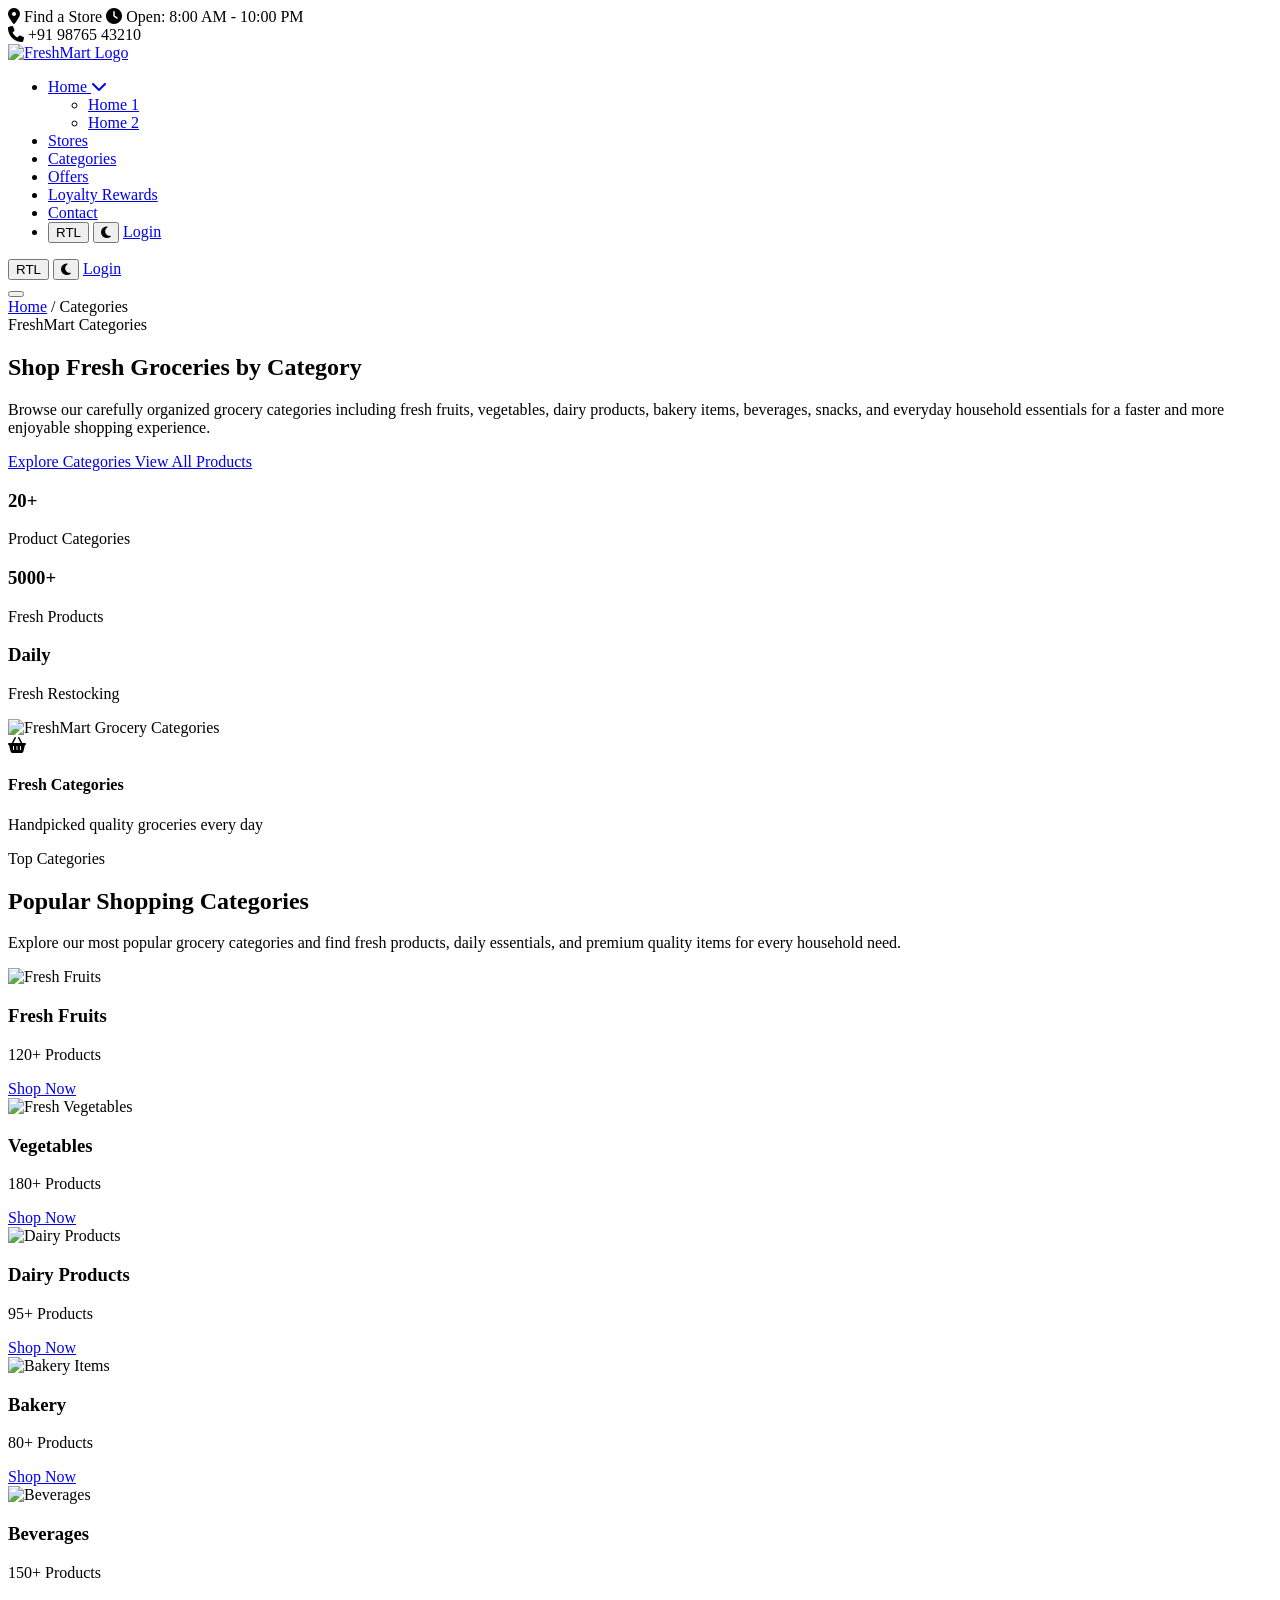
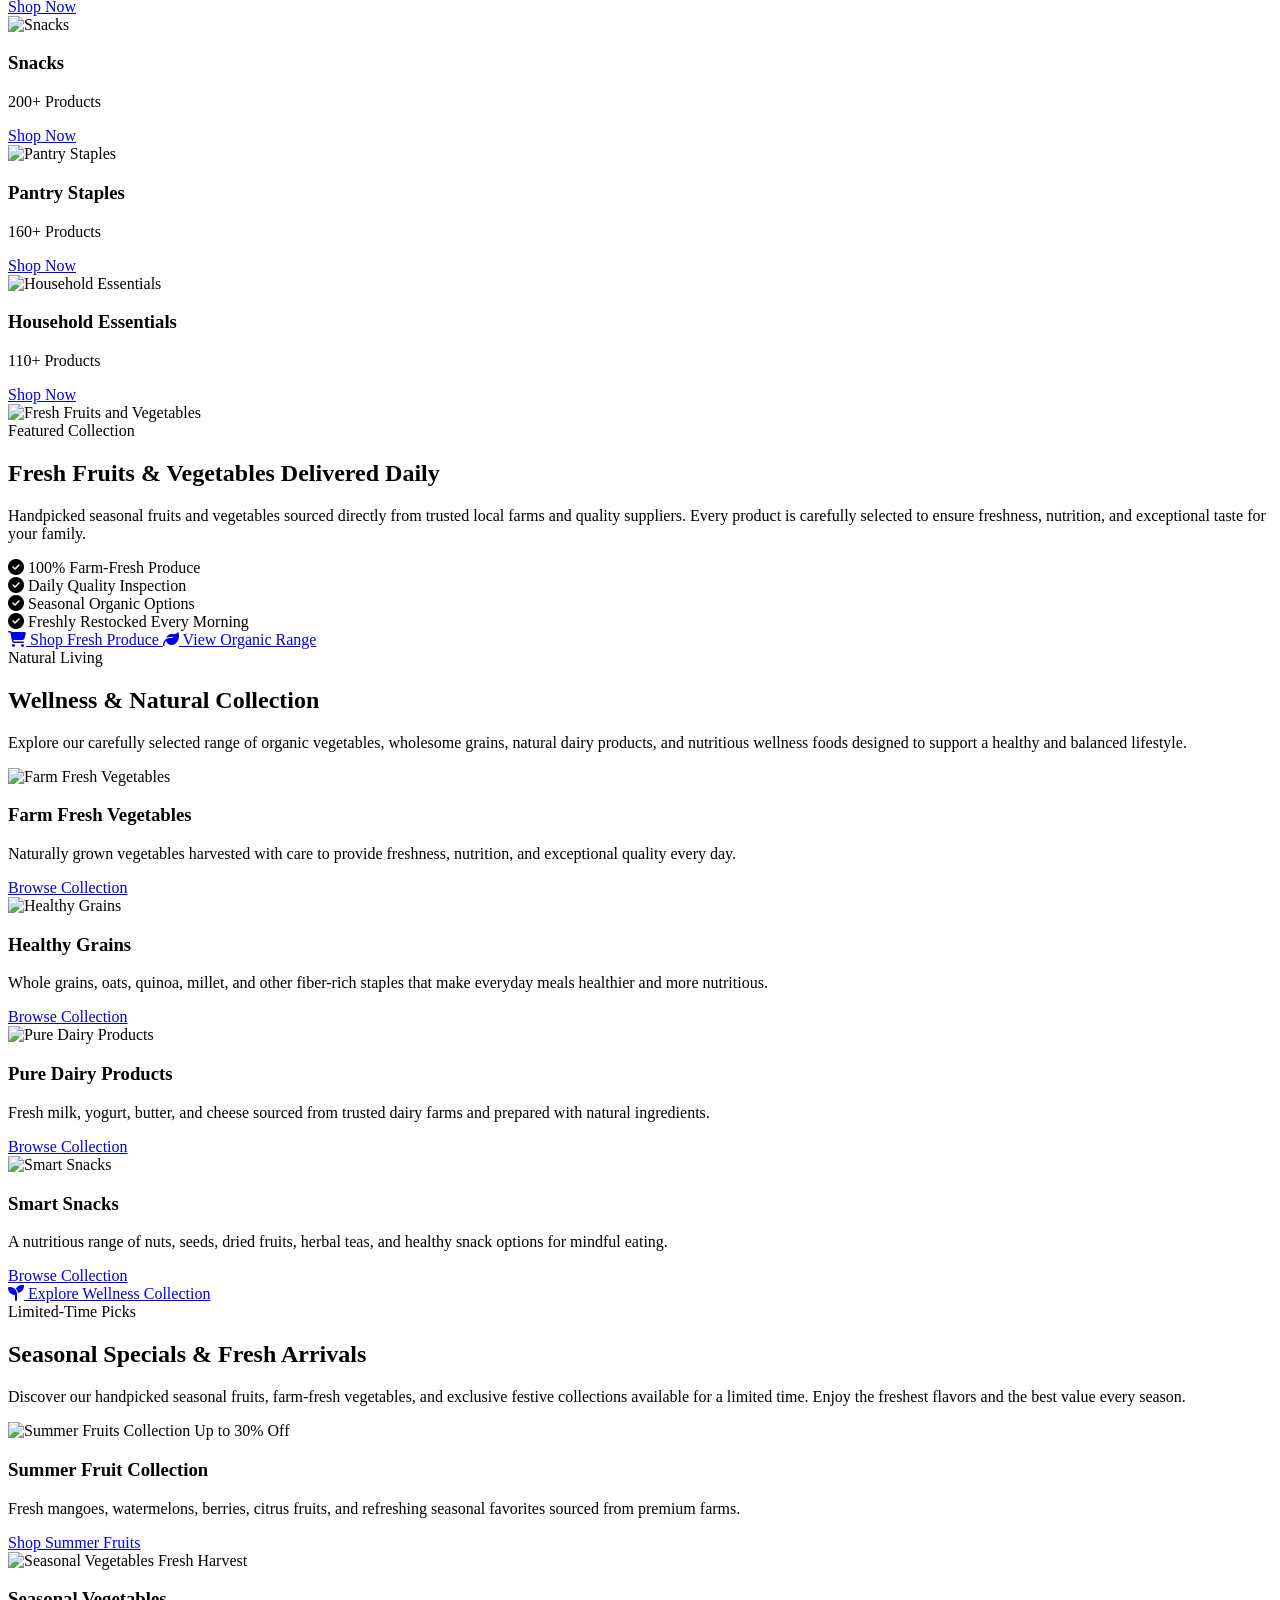
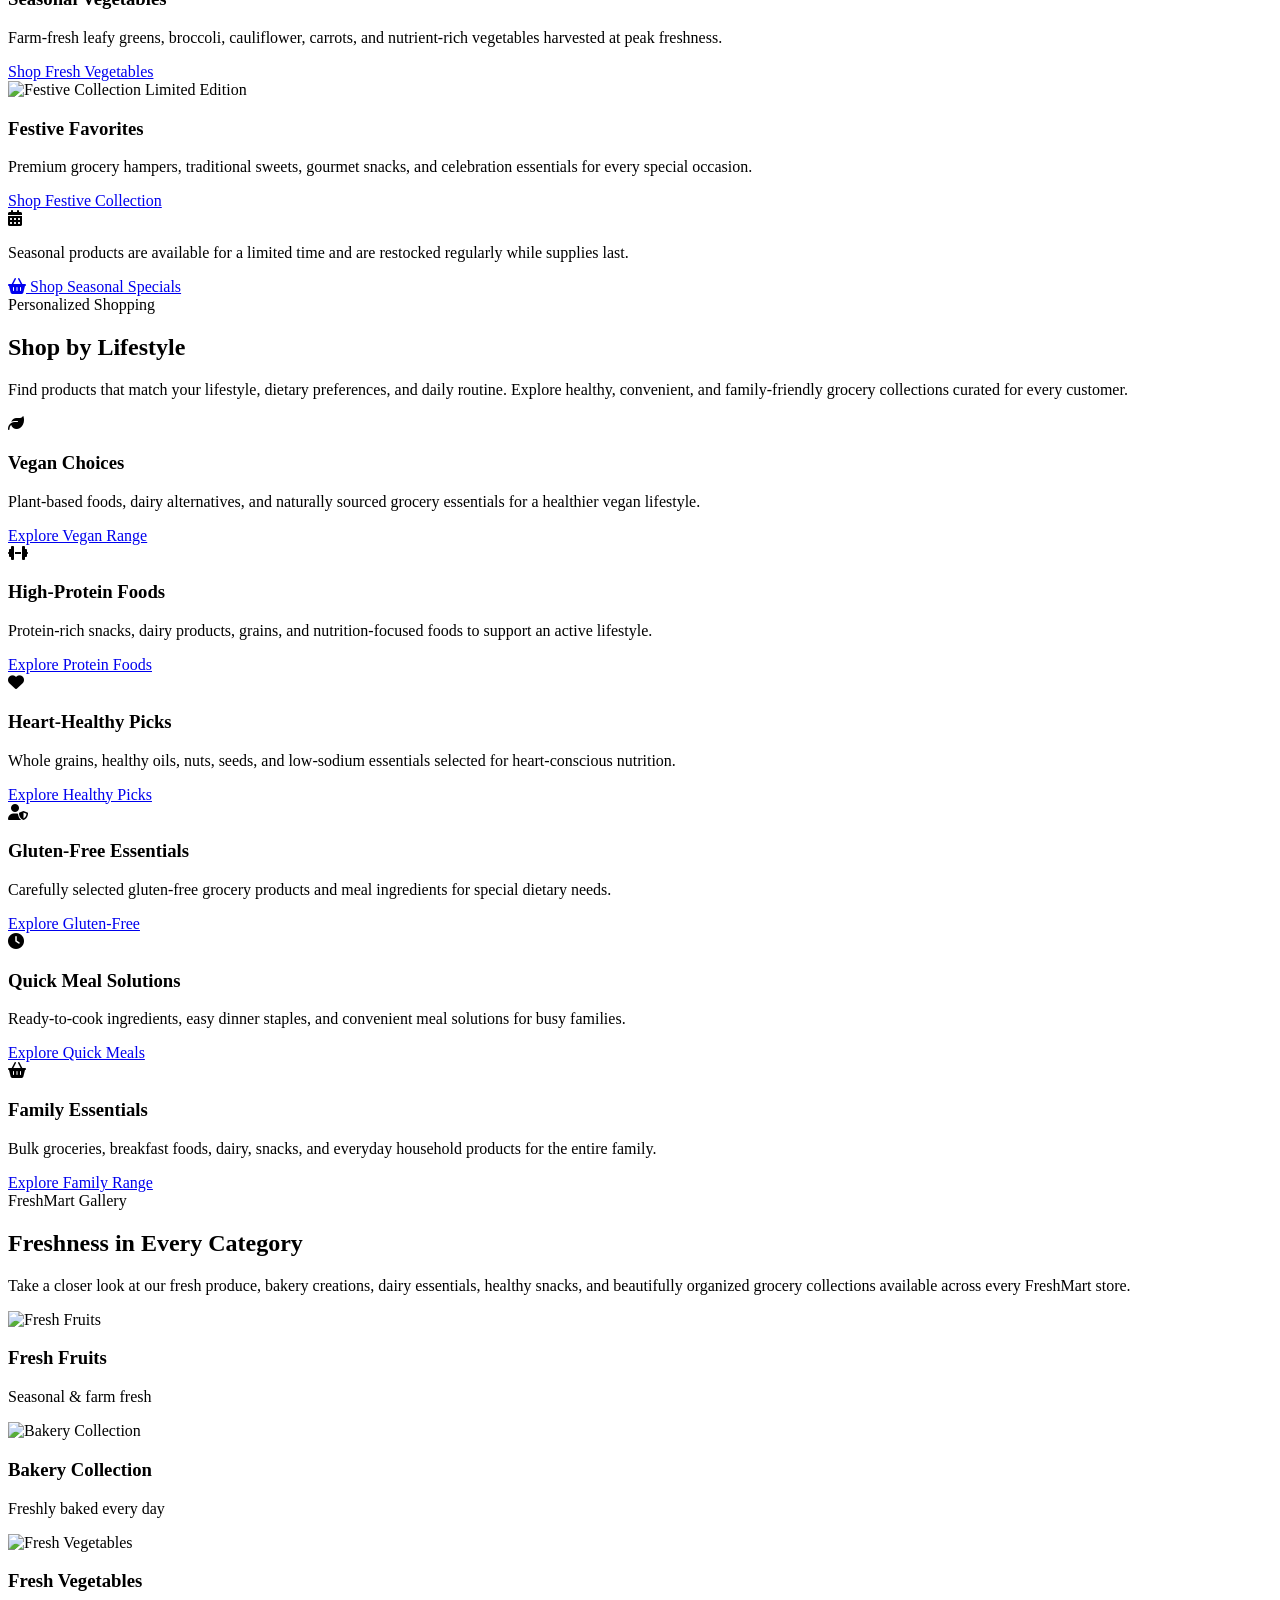
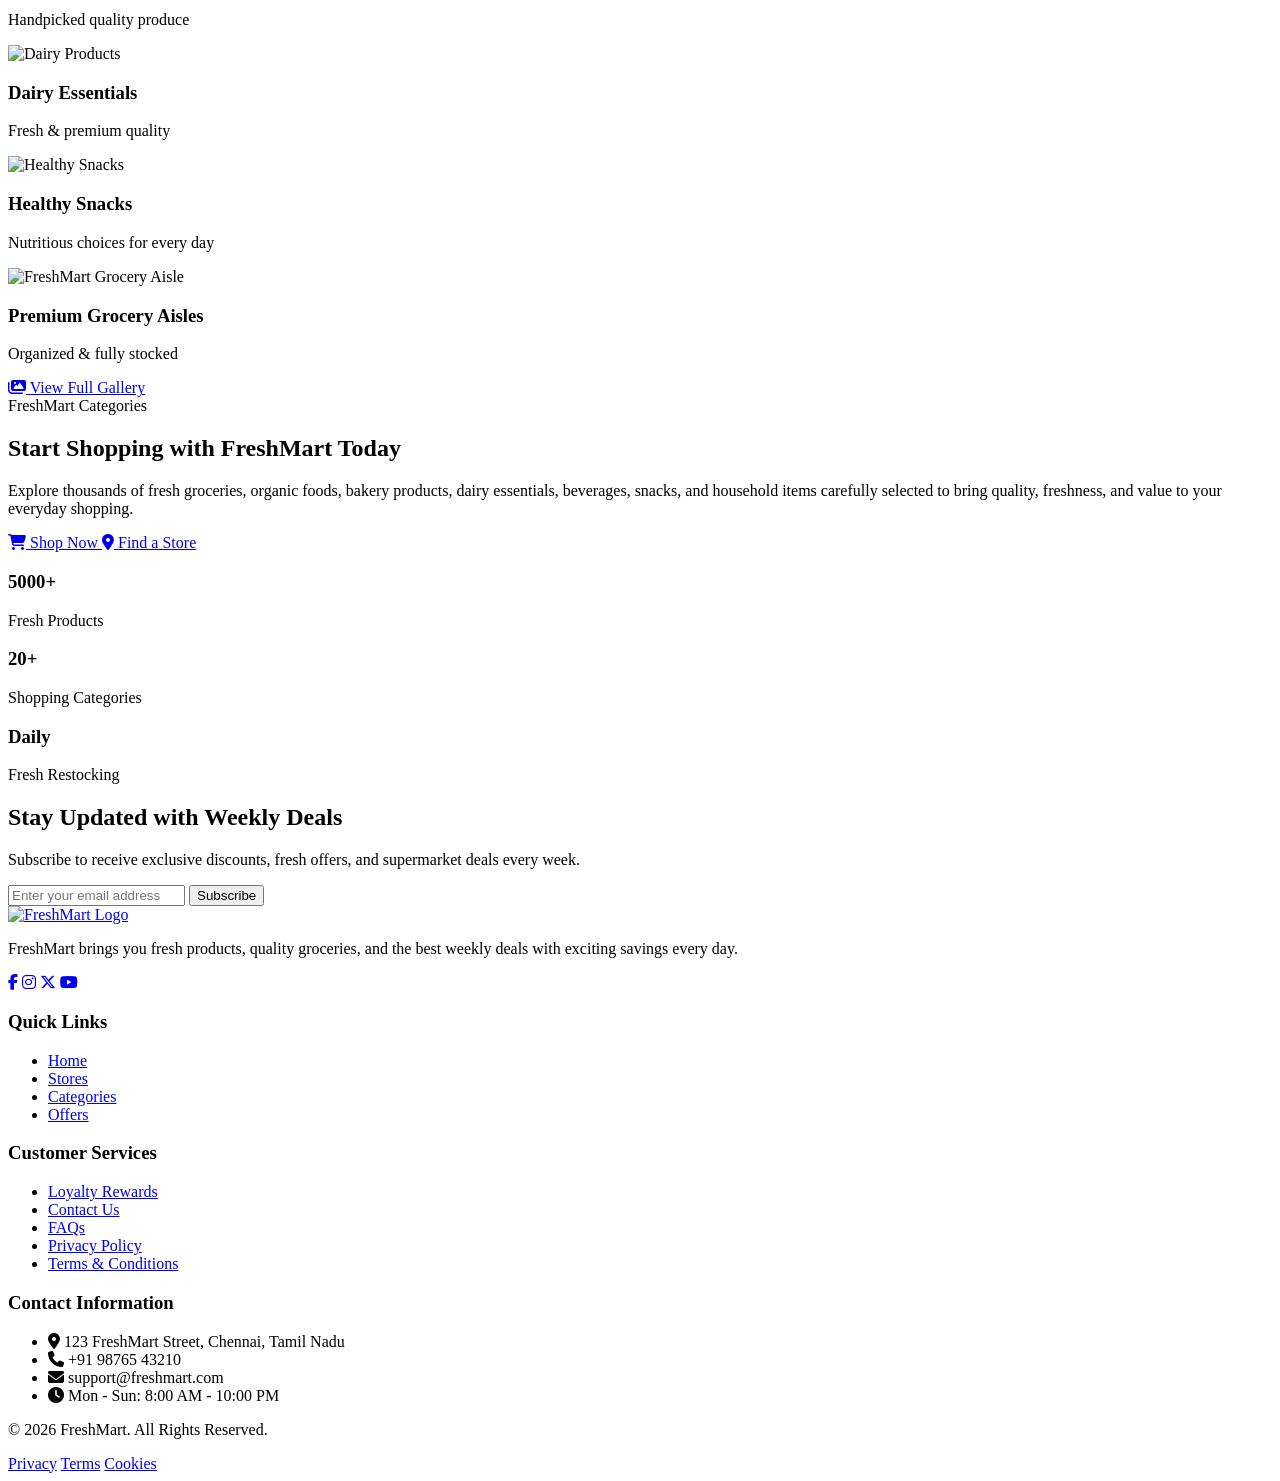
==== categories.html @ 18df92bd "Add files via upload" ====
<!DOCTYPE html>

<html lang="en">

<head>
  <meta charset="UTF-8">
  <meta name="viewport" content="width=device-width, initial-scale=1.0">
  <title>FreshMart - Supermarket Weekly Deals & Offers</title>

  <!-- Favicon -->

  <link rel="icon" type="image/png" href="images/logo.png">

  <!-- Google Fonts -->

  <link rel="preconnect" href="https://fonts.googleapis.com">
  <link rel="preconnect" href="https://fonts.gstatic.com" crossorigin>
  <link href="https://fonts.googleapis.com/css2?family=Poppins:wght@300;400;500;600;700;800&display=swap" rel="stylesheet">

  <!-- Font Awesome -->

  <link rel="stylesheet" href="https://cdnjs.cloudflare.com/ajax/libs/font-awesome/6.7.2/css/all.min.css">

  <!-- CSS -->

  <link rel="stylesheet" href="css/style.css">
  <link rel="stylesheet" href="css/responsive.css">
</head>

<body>

  <!-- ================= TOP BAR ================= -->

  <div class="topbar">
    <div class="container">
      <div class="topbar-content">


    <div class="topbar-left">
      <span><i class="fa-solid fa-location-dot"></i> Find a Store</span>
      <span><i class="fa-solid fa-clock"></i> Open: 8:00 AM - 10:00 PM</span>
    </div>

    <div class="topbar-right">
      <span><i class="fa-solid fa-phone"></i> +91 98765 43210</span>
    </div>

  </div>
</div>


  </div>

  <!-- ================= HEADER ================= -->

  <header class="header">
    <div class="container">


  <nav class="navbar">

    <!-- Logo -->
    <a href="index.html" class="logo">
      <img src="images/logo.png" alt="FreshMart Logo">

    </a>

    <!-- Navigation -->
    <ul class="nav-menu" id="nav-menu">

      <!-- Home Dropdown -->
      <li class="dropdown">
        <a href="#">
          Home
          <i class="fa-solid fa-chevron-down"></i>
        </a>

        <ul class="dropdown-menu">
          <li><a href="index.html">Home 1</a></li>
          <li><a href="home2.html">Home 2</a></li>
        </ul>
      </li>

      <li><a href="stores.html">Stores</a></li>
      <li><a href="categories.html"class="active">Categories</a></li>
      <li><a href="offers.html">Offers</a></li>
      <li><a href="loyalty.html">Loyalty Rewards</a></li>
      <li><a href="contact.html">Contact</a></li>

      <!-- Mobile Actions -->
      <li class="mobile-actions">
        <div class="mobile-action-buttons">

          <button id="rtl-toggle-mobile" class="icon-btn">
            RTL
          </button>

          <button id="theme-toggle-mobile" class="icon-btn">
            <i class="fa-solid fa-moon"></i>
          </button>

          <a href="login.html" class="btn btn-login">
            Login
          </a>

        </div>
      </li>

    </ul>

    <!-- Desktop Actions -->
    <div class="header-actions">

      <button id="rtl-toggle" class="icon-btn">
        RTL
      </button>

      <button id="theme-toggle" class="icon-btn">
        <i class="fa-solid fa-moon"></i>
      </button>

      <a href="login.html" class="btn btn-login">
        Login
      </a>

    </div>

    <!-- Hamburger -->
    <button class="menu-toggle" id="menu-toggle" aria-label="Open Menu">
      <span></span>
      <span></span>
      <span></span>
    </button>

  </nav>

</div>

</header>

<!-- ========================================
     CATEGORIES HERO BANNER
======================================== -->
<section class="catalog-hero">
  <div class="container">

    <div class="catalog-hero-layout">

      <div class="catalog-content">

        <div class="catalog-breadcrumb">
          <a href="index.html">Home</a>
          <span>/</span>
          <span>Categories</span>
        </div>

        <span class="catalog-badge">FreshMart Categories</span>

        <h1>Shop Fresh Groceries by Category</h1>

        <p>
          Browse our carefully organized grocery categories including fresh
          fruits, vegetables, dairy products, bakery items, beverages,
          snacks, and everyday household essentials for a faster and more
          enjoyable shopping experience.
        </p>

        <div class="catalog-actions">

          <a href="#popular-categories" class="catalog-primary-btn">
            Explore Categories
          </a>

          <a href="shop.html" class="catalog-secondary-btn">
            View All Products
          </a>

        </div>

        <div class="catalog-stats">

          <div class="catalog-stat-box">
            <h3>20+</h3>
            <p>Product Categories</p>
          </div>

          <div class="catalog-stat-box">
            <h3>5000+</h3>
            <p>Fresh Products</p>
          </div>

          <div class="catalog-stat-box">
            <h3>Daily</h3>
            <p>Fresh Restocking</p>
          </div>

        </div>

      </div>

      <div class="catalog-visual">

        <img src="images/categories-hero.jpg" alt="FreshMart Grocery Categories">

        <div class="catalog-floating-card">

          <i class="fas fa-basket-shopping"></i>

          <div>
            <h4>Fresh Categories</h4>
            <p>Handpicked quality groceries every day</p>
          </div>

        </div>

      </div>

    </div>

  </div>
</section>
<!-- ========================================
     POPULAR SHOPPING CATEGORIES
======================================== -->
<section class="popular-section" id="popular-categories">
  <div class="container">

    <div class="popular-header">
      <span class="popular-tag">Top Categories</span>
      <h2>Popular Shopping Categories</h2>
      <p>
        Explore our most popular grocery categories and find fresh products,
        daily essentials, and premium quality items for every household need.
      </p>
    </div>

    <div class="popular-grid">

      <!-- Fresh Fruits -->
      <div class="popular-card">
        <div class="popular-image">
          <img src="images/fruits.jpg" alt="Fresh Fruits">
        </div>
        <div class="popular-content">
          <h3>Fresh Fruits</h3>
          <p>120+ Products</p>
          <a href="shop.html">Shop Now</a>
        </div>
      </div>

      <!-- Vegetables -->
      <div class="popular-card">
        <div class="popular-image">
          <img src="images/vegetables.jpg" alt="Fresh Vegetables">
        </div>
        <div class="popular-content">
          <h3>Vegetables</h3>
          <p>180+ Products</p>
          <a href="shop.html">Shop Now</a>
        </div>
      </div>

      <!-- Dairy -->
      <div class="popular-card">
        <div class="popular-image">
          <img src="images/dairy.jpg" alt="Dairy Products">
        </div>
        <div class="popular-content">
          <h3>Dairy Products</h3>
          <p>95+ Products</p>
          <a href="shop.html">Shop Now</a>
        </div>
      </div>

      <!-- Bakery -->
      <div class="popular-card">
        <div class="popular-image">
          <img src="images/bakery.jpg" alt="Bakery Items">
        </div>
        <div class="popular-content">
          <h3>Bakery</h3>
          <p>80+ Products</p>
          <a href="shop.html">Shop Now</a>
        </div>
      </div>

      <!-- Beverages -->
      <div class="popular-card">
        <div class="popular-image">
          <img src="images/beverages.jpg" alt="Beverages">
        </div>
        <div class="popular-content">
          <h3>Beverages</h3>
          <p>150+ Products</p>
          <a href="shop.html">Shop Now</a>
        </div>
      </div>

      <!-- Snacks -->
      <div class="popular-card">
        <div class="popular-image">
          <img src="images/snacks.jpg" alt="Snacks">
        </div>
        <div class="popular-content">
          <h3>Snacks</h3>
          <p>200+ Products</p>
          <a href="shop.html">Shop Now</a>
        </div>
      </div>

      <!-- Pantry -->
      <div class="popular-card">
        <div class="popular-image">
          <img src="images/pantry.jpg" alt="Pantry Staples">
        </div>
        <div class="popular-content">
          <h3>Pantry Staples</h3>
          <p>160+ Products</p>
          <a href="shop.html">Shop Now</a>
        </div>
      </div>

      <!-- Household -->
      <div class="popular-card">
        <div class="popular-image">
          <img src="images/household.jpg" alt="Household Essentials">
        </div>
        <div class="popular-content">
          <h3>Household Essentials</h3>
          <p>110+ Products</p>
          <a href="shop.html">Shop Now</a>
        </div>
      </div>

    </div>

  </div>
</section>

<!-- ========================================
     FEATURED FRESH PRODUCE COLLECTION
======================================== -->
<section class="produce-section">
  <div class="container">

    <div class="produce-layout">

      <!-- Left Image -->
      <div class="produce-image">
        <img src="images/featured-produce,.jpg" alt="Fresh Fruits and Vegetables">
      </div>

      <!-- Right Content -->
      <div class="produce-content">

        <span class="produce-tag">Featured Collection</span>

        <h2>Fresh Fruits & Vegetables Delivered Daily</h2>

        <p>
          Handpicked seasonal fruits and vegetables sourced directly from trusted
          local farms and quality suppliers. Every product is carefully selected
          to ensure freshness, nutrition, and exceptional taste for your family.
        </p>

        <div class="produce-features">

          <div class="produce-feature-item">
            <i class="fas fa-circle-check"></i>
            <span>100% Farm-Fresh Produce</span>
          </div>

          <div class="produce-feature-item">
            <i class="fas fa-circle-check"></i>
            <span>Daily Quality Inspection</span>
          </div>

          <div class="produce-feature-item">
            <i class="fas fa-circle-check"></i>
            <span>Seasonal Organic Options</span>
          </div>

          <div class="produce-feature-item">
            <i class="fas fa-circle-check"></i>
            <span>Freshly Restocked Every Morning</span>
          </div>

        </div>

        <div class="produce-buttons">

          <a href="shop.html" class="produce-primary-btn">
            <i class="fas fa-cart-shopping"></i>
            Shop Fresh Produce
          </a>

          <a href="shop.html" class="produce-secondary-btn">
            <i class="fas fa-leaf"></i>
            View Organic Range
          </a>

        </div>

      </div>

    </div>

  </div>
</section>
<!-- ========================================
     WELLNESS & NATURAL COLLECTION
======================================== -->
<section class="wellness-section">
  <div class="container">

    <div class="wellness-header">
      <span class="wellness-tag">Natural Living</span>
      <h2>Wellness & Natural Collection</h2>
      <p>
        Explore our carefully selected range of organic vegetables, wholesome
        grains, natural dairy products, and nutritious wellness foods designed
        to support a healthy and balanced lifestyle.
      </p>
    </div>

    <div class="wellness-grid">

      <!-- Farm Fresh Vegetables -->
      <div class="wellness-card">
        <div class="wellness-media">
          <img src="images/organic-vegetables.jpg" alt="Farm Fresh Vegetables">
        </div>
        <div class="wellness-body">
          <h3>Farm Fresh Vegetables</h3>
          <p>
            Naturally grown vegetables harvested with care to provide freshness,
            nutrition, and exceptional quality every day.
          </p>
          <a href="shop.html">Browse Collection</a>
        </div>
      </div>

      <!-- Healthy Grains -->
      <div class="wellness-card">
        <div class="wellness-media">
          <img src="images/organic-grains.jpg" alt="Healthy Grains">
        </div>
        <div class="wellness-body">
          <h3>Healthy Grains</h3>
          <p>
            Whole grains, oats, quinoa, millet, and other fiber-rich staples
            that make everyday meals healthier and more nutritious.
          </p>
          <a href="shop.html">Browse Collection</a>
        </div>
      </div>

      <!-- Pure Dairy -->
      <div class="wellness-card">
        <div class="wellness-media">
          <img src="images/organic-dairy.jpg" alt="Pure Dairy Products">
        </div>
        <div class="wellness-body">
          <h3>Pure Dairy Products</h3>
          <p>
            Fresh milk, yogurt, butter, and cheese sourced from trusted dairy
            farms and prepared with natural ingredients.
          </p>
          <a href="shop.html">Browse Collection</a>
        </div>
      </div>

      <!-- Smart Snacks -->
      <div class="wellness-card">
        <div class="wellness-media">
          <img src="images/organic-wellness.jpg" alt="Smart Snacks">
        </div>
        <div class="wellness-body">
          <h3>Smart Snacks</h3>
          <p>
            A nutritious range of nuts, seeds, dried fruits, herbal teas, and
            healthy snack options for mindful eating.
          </p>
          <a href="shop.html">Browse Collection</a>
        </div>
      </div>

    </div>

    <div class="wellness-footer">
      <a href="shop.html" class="wellness-btn">
        <i class="fas fa-seedling"></i>
        Explore Wellness Collection
      </a>
    </div>

  </div>
</section>
<!-- ========================================
     SEASONAL SPECIALS & LIMITED-TIME PICKS
======================================== -->
<section class="seasonal-section">
  <div class="container">

    <div class="seasonal-header">
      <span class="seasonal-tag">Limited-Time Picks</span>
      <h2>Seasonal Specials & Fresh Arrivals</h2>
      <p>
        Discover our handpicked seasonal fruits, farm-fresh vegetables, and
        exclusive festive collections available for a limited time. Enjoy the
        freshest flavors and the best value every season.
      </p>
    </div>

    <div class="seasonal-grid">

      <!-- Summer Fruits -->
      <div class="seasonal-card">
        <div class="seasonal-image">
          <img src="images/seasonal-fruits.jpg" alt="Summer Fruits Collection">
          <span class="seasonal-badge sale">Up to 30% Off</span>
        </div>
        <div class="seasonal-content">
          <h3>Summer Fruit Collection</h3>
          <p>
            Fresh mangoes, watermelons, berries, citrus fruits, and refreshing
            seasonal favorites sourced from premium farms.
          </p>
          <a href="shop.html">Shop Summer Fruits</a>
        </div>
      </div>

      <!-- Seasonal Vegetables -->
      <div class="seasonal-card">
        <div class="seasonal-image">
          <img src="images/seasonal-vegetables.jpg" alt="Seasonal Vegetables">
          <span class="seasonal-badge fresh">Fresh Harvest</span>
        </div>
        <div class="seasonal-content">
          <h3>Seasonal Vegetables</h3>
          <p>
            Farm-fresh leafy greens, broccoli, cauliflower, carrots, and
            nutrient-rich vegetables harvested at peak freshness.
          </p>
          <a href="shop.html">Shop Fresh Vegetables</a>
        </div>
      </div>

      <!-- Festive Collection -->
      <div class="seasonal-card">
        <div class="seasonal-image">
          <img src="images/seasonal-festive.jpg" alt="Festive Collection">
          <span class="seasonal-badge limited">Limited Edition</span>
        </div>
        <div class="seasonal-content">
          <h3>Festive Favorites</h3>
          <p>
            Premium grocery hampers, traditional sweets, gourmet snacks, and
            celebration essentials for every special occasion.
          </p>
          <a href="shop.html">Shop Festive Collection</a>
        </div>
      </div>

    </div>

    <div class="seasonal-footer">
      <div class="seasonal-note">
        <i class="fas fa-calendar-days"></i>
        <p>
          Seasonal products are available for a limited time and are restocked
          regularly while supplies last.
        </p>
      </div>

      <a href="shop.html" class="seasonal-btn">
        <i class="fas fa-basket-shopping"></i>
        Shop Seasonal Specials
      </a>
    </div>

  </div>
</section>

<!-- ========================================
     SHOP BY LIFESTYLE
======================================== -->
<section class="lifestyle-section">
  <div class="container">

    <div class="lifestyle-header">
      <span class="lifestyle-tag">Personalized Shopping</span>
      <h2>Shop by Lifestyle</h2>
      <p>
        Find products that match your lifestyle, dietary preferences, and daily
        routine. Explore healthy, convenient, and family-friendly grocery
        collections curated for every customer.
      </p>
    </div>

    <div class="lifestyle-grid">

      <!-- Vegan Choices -->
      <div class="lifestyle-card">
        <div class="lifestyle-icon">
          <i class="fas fa-leaf"></i>
        </div>
        <div class="lifestyle-content">
          <h3>Vegan Choices</h3>
          <p>
            Plant-based foods, dairy alternatives, and naturally sourced
            grocery essentials for a healthier vegan lifestyle.
          </p>
          <a href="shop.html">Explore Vegan Range</a>
        </div>
      </div>

      <!-- High Protein -->
      <div class="lifestyle-card">
        <div class="lifestyle-icon">
          <i class="fas fa-dumbbell"></i>
        </div>
        <div class="lifestyle-content">
          <h3>High-Protein Foods</h3>
          <p>
            Protein-rich snacks, dairy products, grains, and nutrition-focused
            foods to support an active lifestyle.
          </p>
          <a href="shop.html">Explore Protein Foods</a>
        </div>
      </div>

      <!-- Heart Healthy -->
      <div class="lifestyle-card">
        <div class="lifestyle-icon">
          <i class="fas fa-heart"></i>
        </div>
        <div class="lifestyle-content">
          <h3>Heart-Healthy Picks</h3>
          <p>
            Whole grains, healthy oils, nuts, seeds, and low-sodium essentials
            selected for heart-conscious nutrition.
          </p>
          <a href="shop.html">Explore Healthy Picks</a>
        </div>
      </div>

      <!-- Gluten Free -->
      <div class="lifestyle-card">
        <div class="lifestyle-icon">
          <i class="fa-solid fa-user-shield"></i>
        </div>
        <div class="lifestyle-content">
          <h3>Gluten-Free Essentials</h3>
          <p>
            Carefully selected gluten-free grocery products and meal ingredients
            for special dietary needs.
          </p>
          <a href="shop.html">Explore Gluten-Free</a>
        </div>
      </div>

      <!-- Quick Meals -->
      <div class="lifestyle-card">
        <div class="lifestyle-icon">
          <i class="fas fa-clock"></i>
        </div>
        <div class="lifestyle-content">
          <h3>Quick Meal Solutions</h3>
          <p>
            Ready-to-cook ingredients, easy dinner staples, and convenient meal
            solutions for busy families.
          </p>
          <a href="shop.html">Explore Quick Meals</a>
        </div>
      </div>

      <!-- Family Essentials -->
      <div class="lifestyle-card">
        <div class="lifestyle-icon">
          <i class="fas fa-basket-shopping"></i>
        </div>
        <div class="lifestyle-content">
          <h3>Family Essentials</h3>
          <p>
            Bulk groceries, breakfast foods, dairy, snacks, and everyday
            household products for the entire family.
          </p>
          <a href="shop.html">Explore Family Range</a>
        </div>
      </div>

    </div>

  </div>
</section>

<!-- ========================================
     FRESHMART CATEGORY GALLERY
======================================== -->
<section class="galleryx-section">
  <div class="container">

    <div class="galleryx-header">
      <span class="galleryx-tag">FreshMart Gallery</span>
      <h2>Freshness in Every Category</h2>
      <p>
        Take a closer look at our fresh produce, bakery creations, dairy
        essentials, healthy snacks, and beautifully organized grocery
        collections available across every FreshMart store.
      </p>
    </div>

    <div class="galleryx-grid">

      <!-- Large Fruits Image -->
      <div class="galleryx-item galleryx-tall">
        <img src="images/gallery-fruits.jpg" alt="Fresh Fruits">
        <div class="galleryx-overlay">
          <h3>Fresh Fruits</h3>
          <p>Seasonal & farm fresh</p>
        </div>
      </div>

      <!-- Bakery Image -->
      <div class="galleryx-item">
        <img src="images/gallery-bakery.jpg" alt="Bakery Collection">
        <div class="galleryx-overlay">
          <h3>Bakery Collection</h3>
          <p>Freshly baked every day</p>
        </div>
      </div>

      <!-- Vegetables Image -->
      <div class="galleryx-item galleryx-tall">
        <img src="images/gallery-vegetables.jpg" alt="Fresh Vegetables">
        <div class="galleryx-overlay">
          <h3>Fresh Vegetables</h3>
          <p>Handpicked quality produce</p>
        </div>
      </div>

      <!-- Dairy Image -->
      <div class="galleryx-item">
        <img src="images/gallery-dairy.jpg" alt="Dairy Products">
        <div class="galleryx-overlay">
          <h3>Dairy Essentials</h3>
          <p>Fresh & premium quality</p>
        </div>
      </div>

      <!-- Snacks Image -->
      <div class="galleryx-item galleryx-wide">
        <img src="images/gallery-snacks.jpg" alt="Healthy Snacks">
        <div class="galleryx-overlay">
          <h3>Healthy Snacks</h3>
          <p>Nutritious choices for every day</p>
        </div>
      </div>

      <!-- Grocery Aisle Image -->
      <div class="galleryx-item">
        <img src="images/gallery-store.jpg" alt="FreshMart Grocery Aisle">
        <div class="galleryx-overlay">
          <h3>Premium Grocery Aisles</h3>
          <p>Organized & fully stocked</p>
        </div>
      </div>

    </div>

    <div class="galleryx-footer">
      <a href="gallery.html" class="galleryx-btn">
        <i class="fas fa-images"></i>
        View Full Gallery
      </a>
    </div>

  </div>
</section>

<!-- ========================================
     START SHOPPING WITH FRESHMART
======================================== -->
<section class="ctafresh-section">
  <div class="container">

    <div class="ctafresh-wrapper">

      <div class="ctafresh-content">

        <span class="ctafresh-tag">FreshMart Categories</span>

        <h2>Start Shopping with FreshMart Today</h2>

        <p>
          Explore thousands of fresh groceries, organic foods, bakery products,
          dairy essentials, beverages, snacks, and household items carefully
          selected to bring quality, freshness, and value to your everyday shopping.
        </p>

        <div class="ctafresh-buttons">

          <a href="shop.html" class="ctafresh-primary-btn">
            <i class="fas fa-cart-shopping"></i>
            Shop Now
          </a>

          <a href="stores.html" class="ctafresh-secondary-btn">
            <i class="fas fa-location-dot"></i>
            Find a Store
          </a>

        </div>

      </div>

      <div class="ctafresh-stats">

        <div class="ctafresh-stat-box">
          <h3>5000+</h3>
          <p>Fresh Products</p>
        </div>

        <div class="ctafresh-stat-box">
          <h3>20+</h3>
          <p>Shopping Categories</p>
        </div>

        <div class="ctafresh-stat-box">
          <h3>Daily</h3>
          <p>Fresh Restocking</p>
        </div>

      </div>

    </div>

  </div>
</section>



<!-- ================= FOOTER START ================= -->

<footer class="footer">

  <!-- Newsletter -->

  <div class="footer-newsletter">
    <div class="container">
      <div class="newsletter-box">


    <div class="newsletter-content">
      <h2>Stay Updated with Weekly Deals</h2>
      <p>Subscribe to receive exclusive discounts, fresh offers, and supermarket deals every week.</p>
    </div>

    <form class="newsletter-form">
      <input type="email" placeholder="Enter your email address" required>
      <button type="submit" class="btn btn-subscribe">
        Subscribe
      </button>
    </form>

  </div>
</div>


  </div>

  <!-- Main Footer -->

  <div class="footer-main">
    <div class="container">

  <div class="footer-grid">

    <!-- Logo & About -->
    <div class="footer-col">
      <a href="index.html" class="footer-logo">
        <img src="images/logo.png" alt="FreshMart Logo">
      </a>

      <p>
        FreshMart brings you fresh products, quality groceries,
        and the best weekly deals with exciting savings every day.
      </p>

      <div class="footer-social">
        <a href="#"><i class="fab fa-facebook-f"></i></a>
        <a href="#"><i class="fab fa-instagram"></i></a>
        <a href="#"><i class="fab fa-x-twitter"></i></a>
        <a href="#"><i class="fab fa-youtube"></i></a>
      </div>
    </div>

    <!-- Quick Links -->
    <div class="footer-col">
      <h3>Quick Links</h3>

      <ul>
        <li><a href="index.html">Home</a></li>
        <li><a href="stores.html">Stores</a></li>
        <li><a href="categories.html">Categories</a></li>
        <li><a href="offers.html">Offers</a></li>
        
      </ul>
    </div>

    <!-- Customer Services -->
    <div class="footer-col">
      <h3>Customer Services</h3>

      <ul>
        <li><a href="loyalty.html">Loyalty Rewards</a></li>
        <li><a href="contact.html">Contact Us</a></li>
        <li><a href="#">FAQs</a></li>
        <li><a href="#">Privacy Policy</a></li>
        <li><a href="#">Terms & Conditions</a></li>
      </ul>
    </div>

    <!-- Contact -->
    <div class="footer-col">
      <h3>Contact Information</h3>

      <ul class="footer-contact">
        <li>
          <i class="fas fa-location-dot"></i>
          123 FreshMart Street, Chennai, Tamil Nadu
        </li>

        <li>
          <i class="fas fa-phone"></i>
          +91 98765 43210
        </li>

        <li>
          <i class="fas fa-envelope"></i>
          support@freshmart.com
        </li>

        <li>
          <i class="fas fa-clock"></i>
          Mon - Sun: 8:00 AM - 10:00 PM
        </li>
      </ul>
    </div>

  </div>

</div>


  </div>

  <!-- Footer Bottom -->

  <div class="footer-bottom">
    <div class="container">

  <div class="footer-bottom-content">
    <p>© 2026 FreshMart. All Rights Reserved.</p>

    <div class="footer-bottom-links">
      <a href="#">Privacy</a>
      <a href="#">Terms</a>
      <a href="#">Cookies</a>
    </div>
  </div>

</div>

  </div>

</footer>

<!-- ================= FOOTER END ================= -->


  <!-- JS -->

  <script src="js/script.js"></script>

</body>
</html>
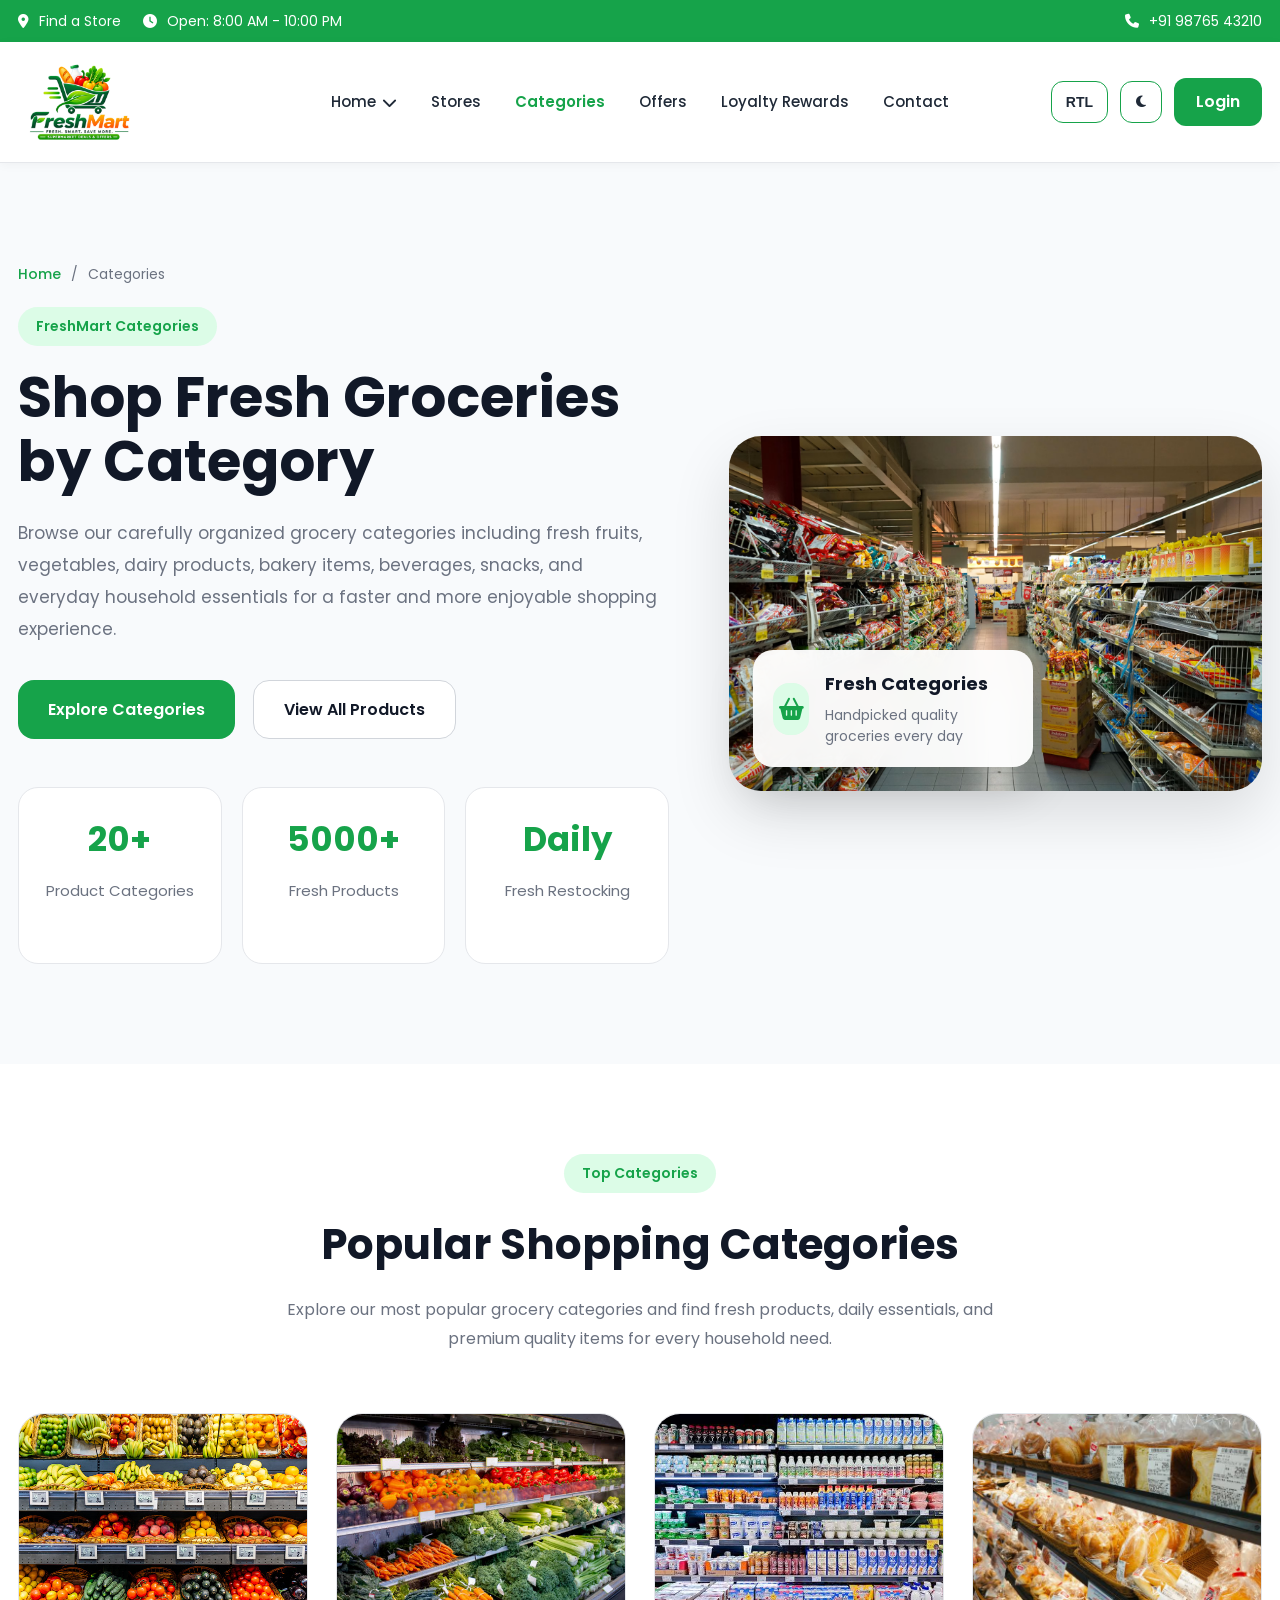
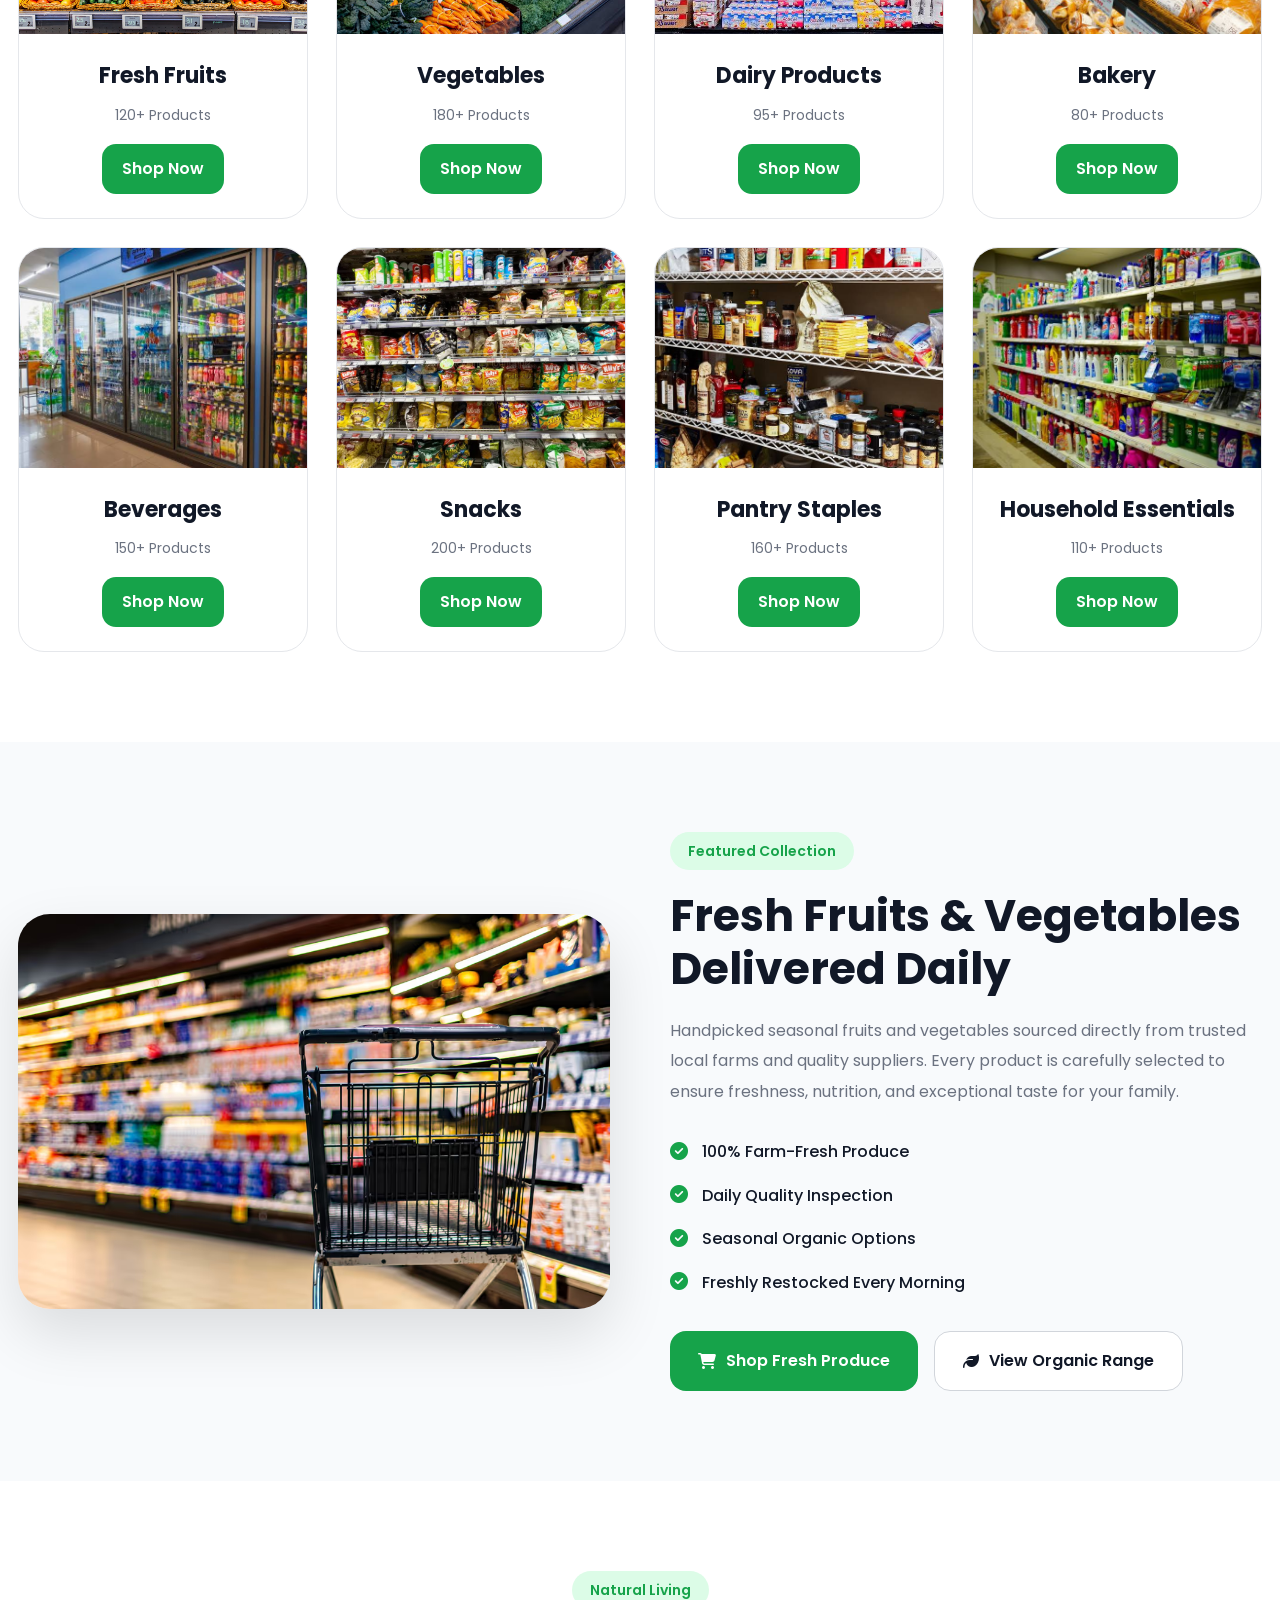
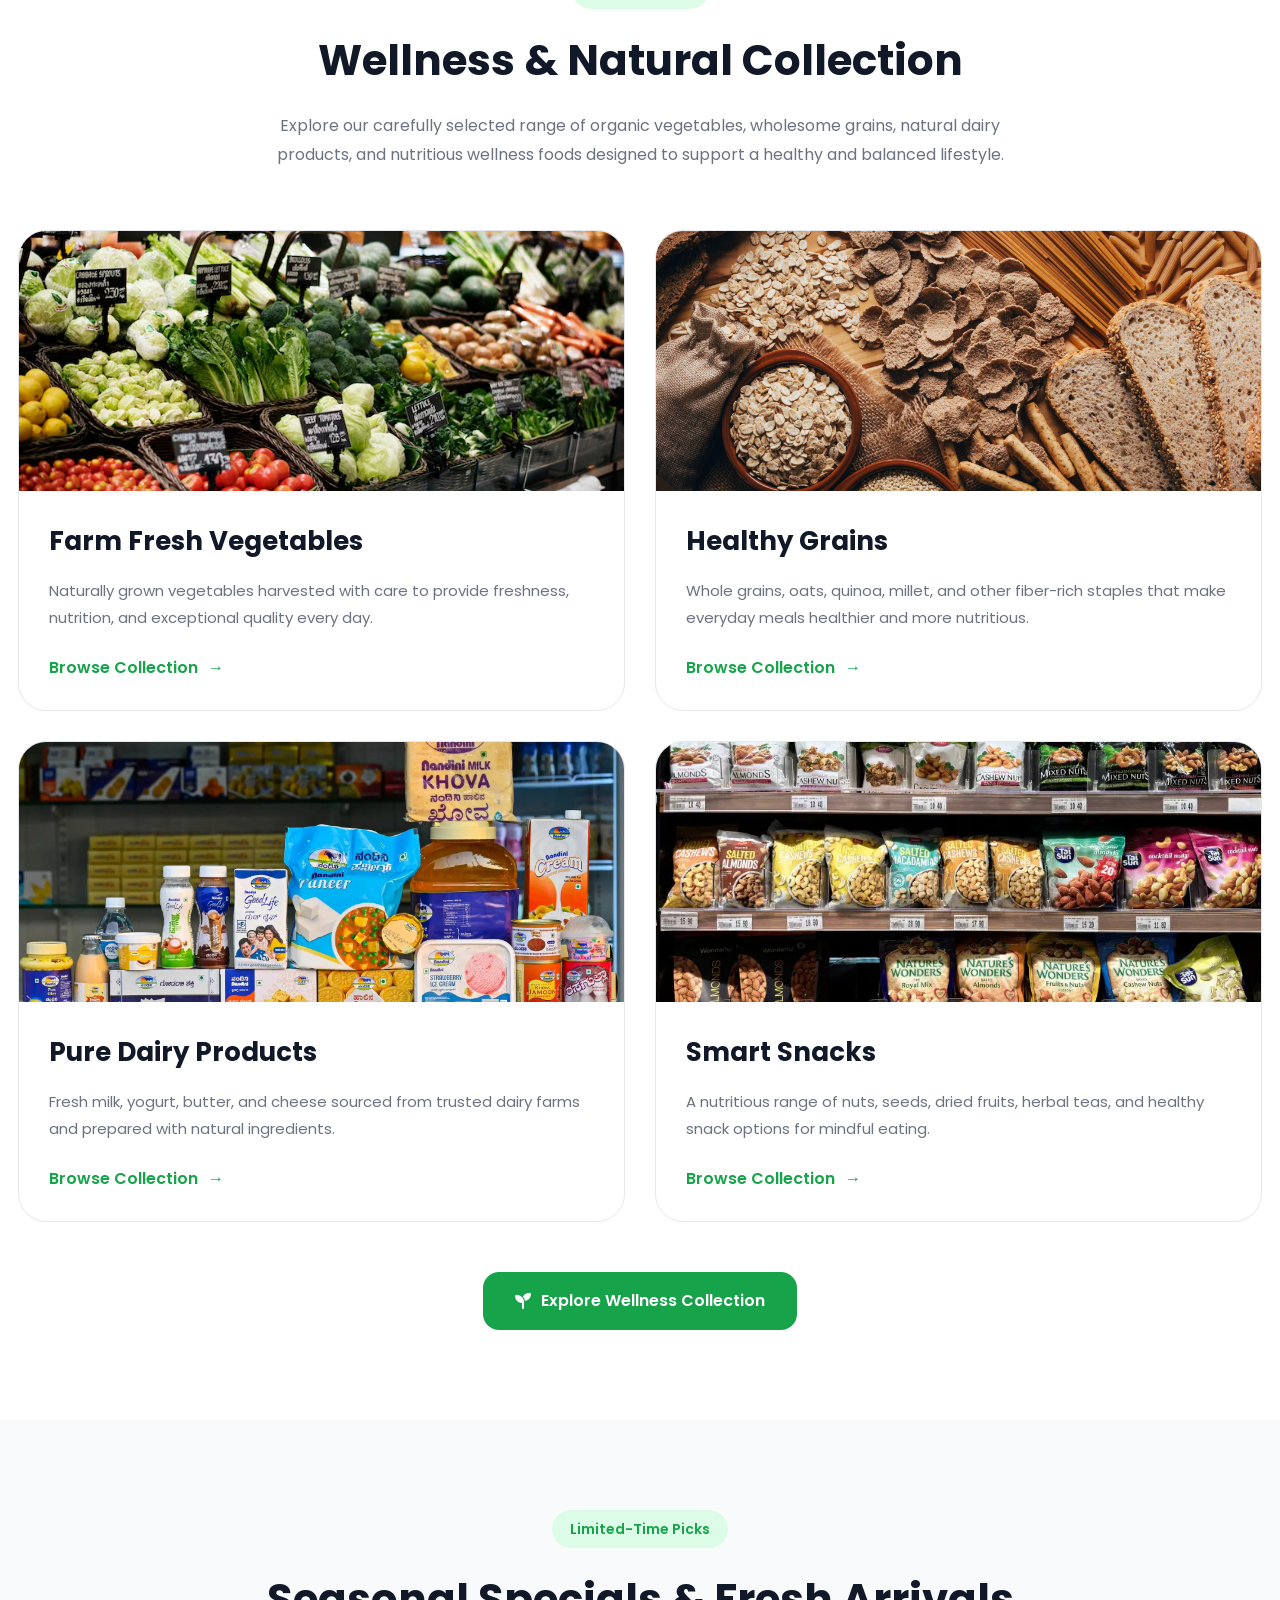
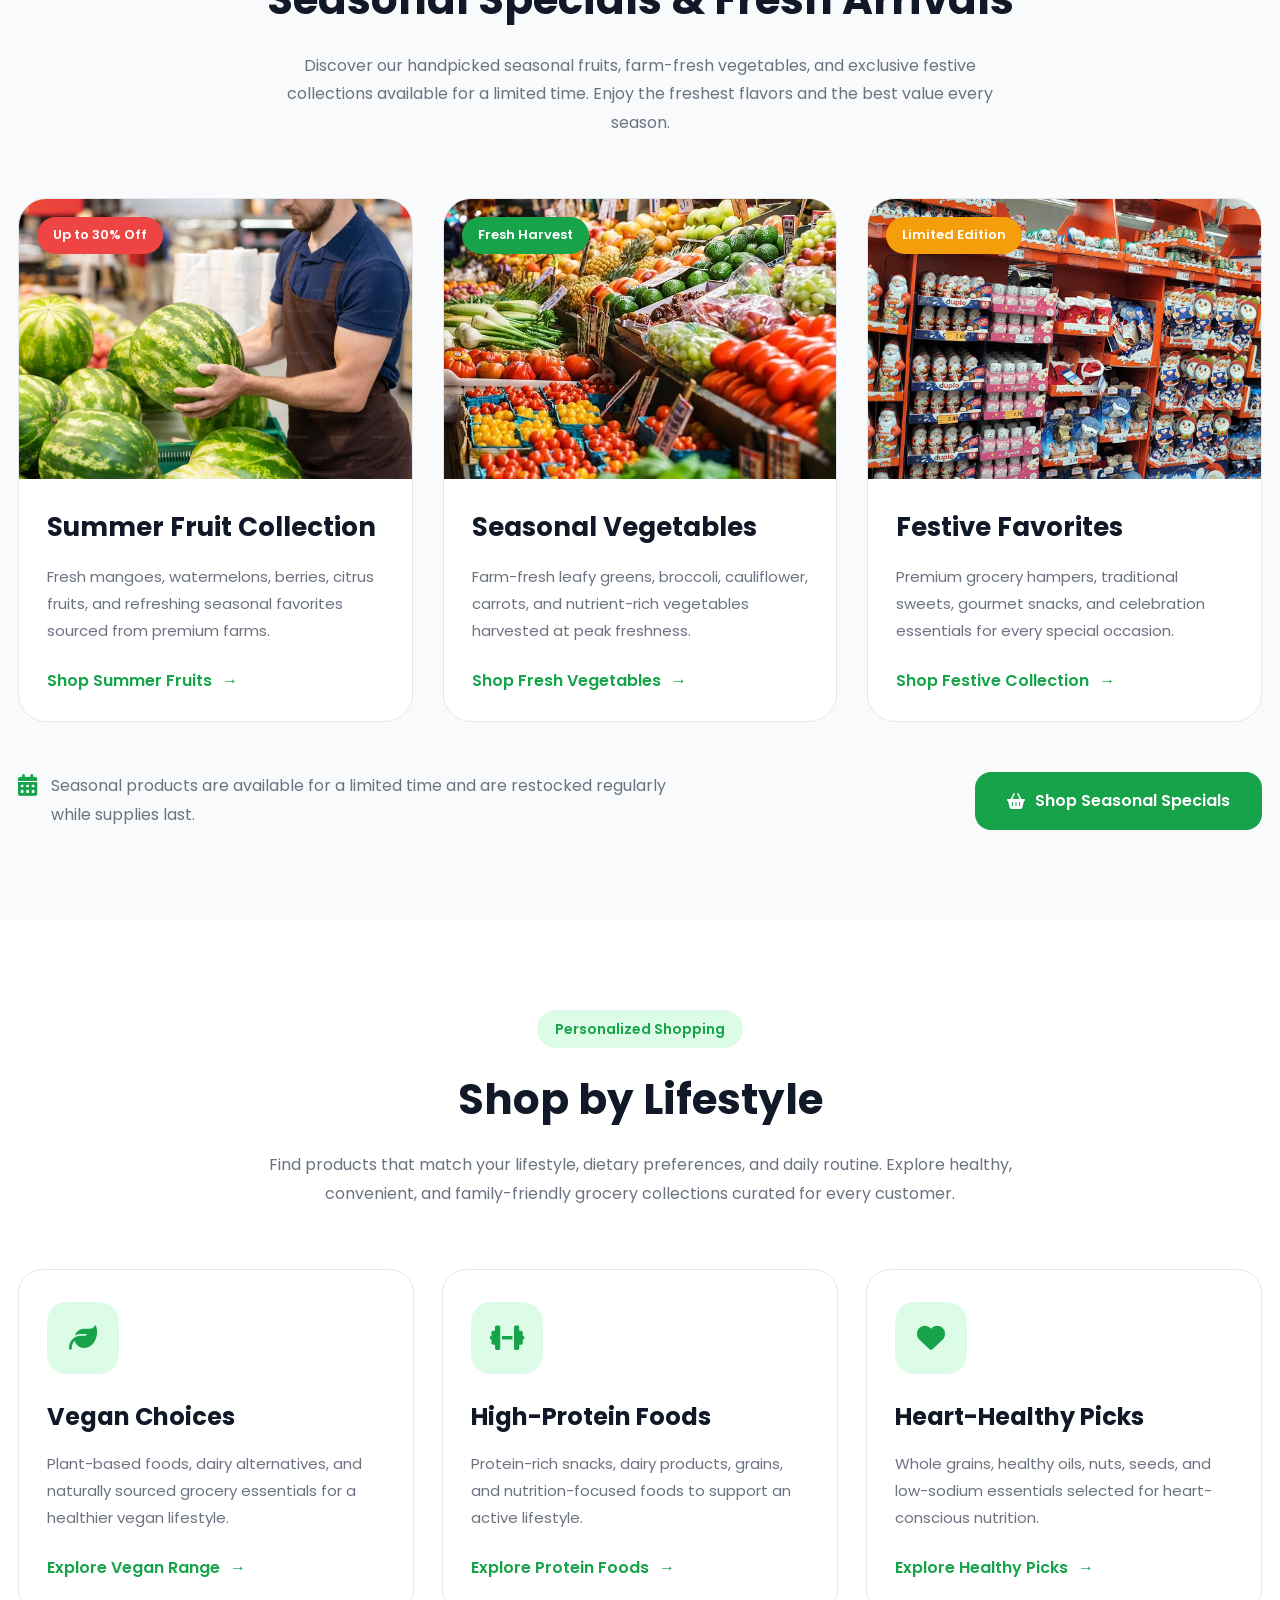
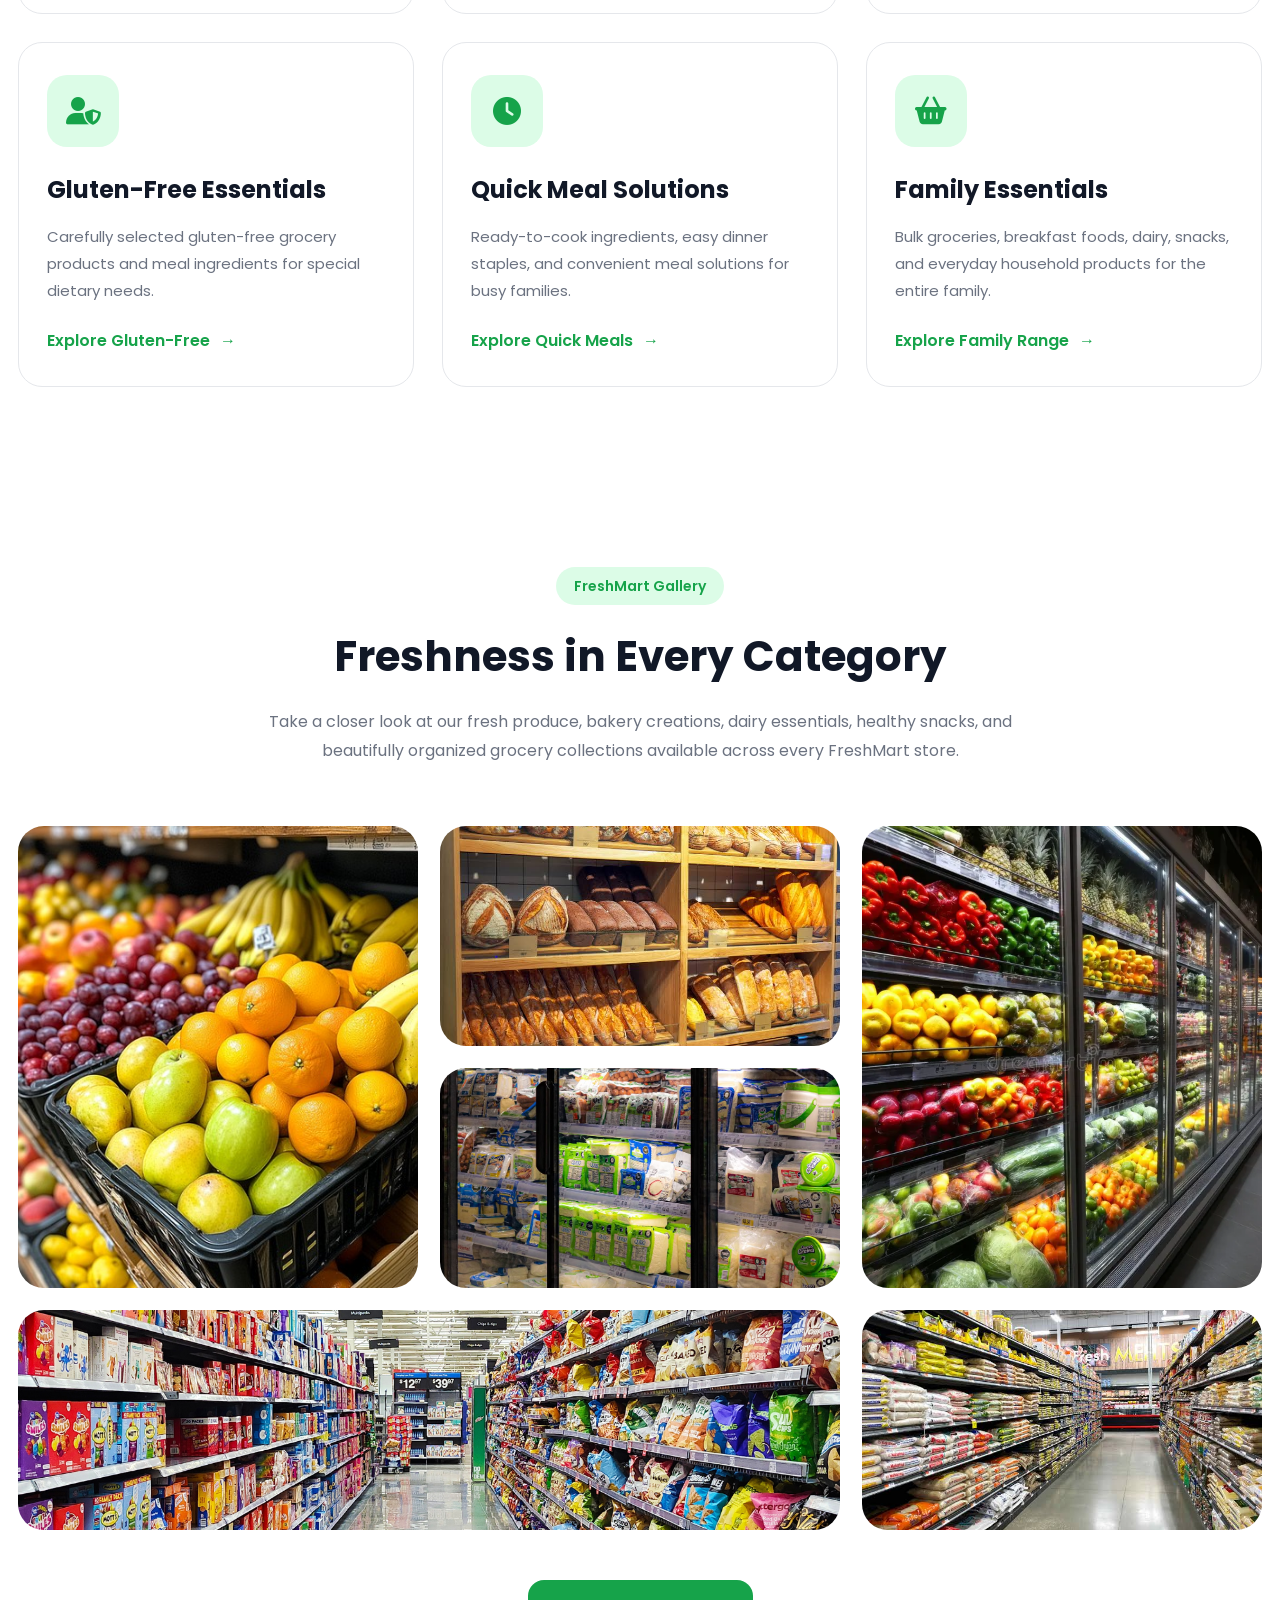
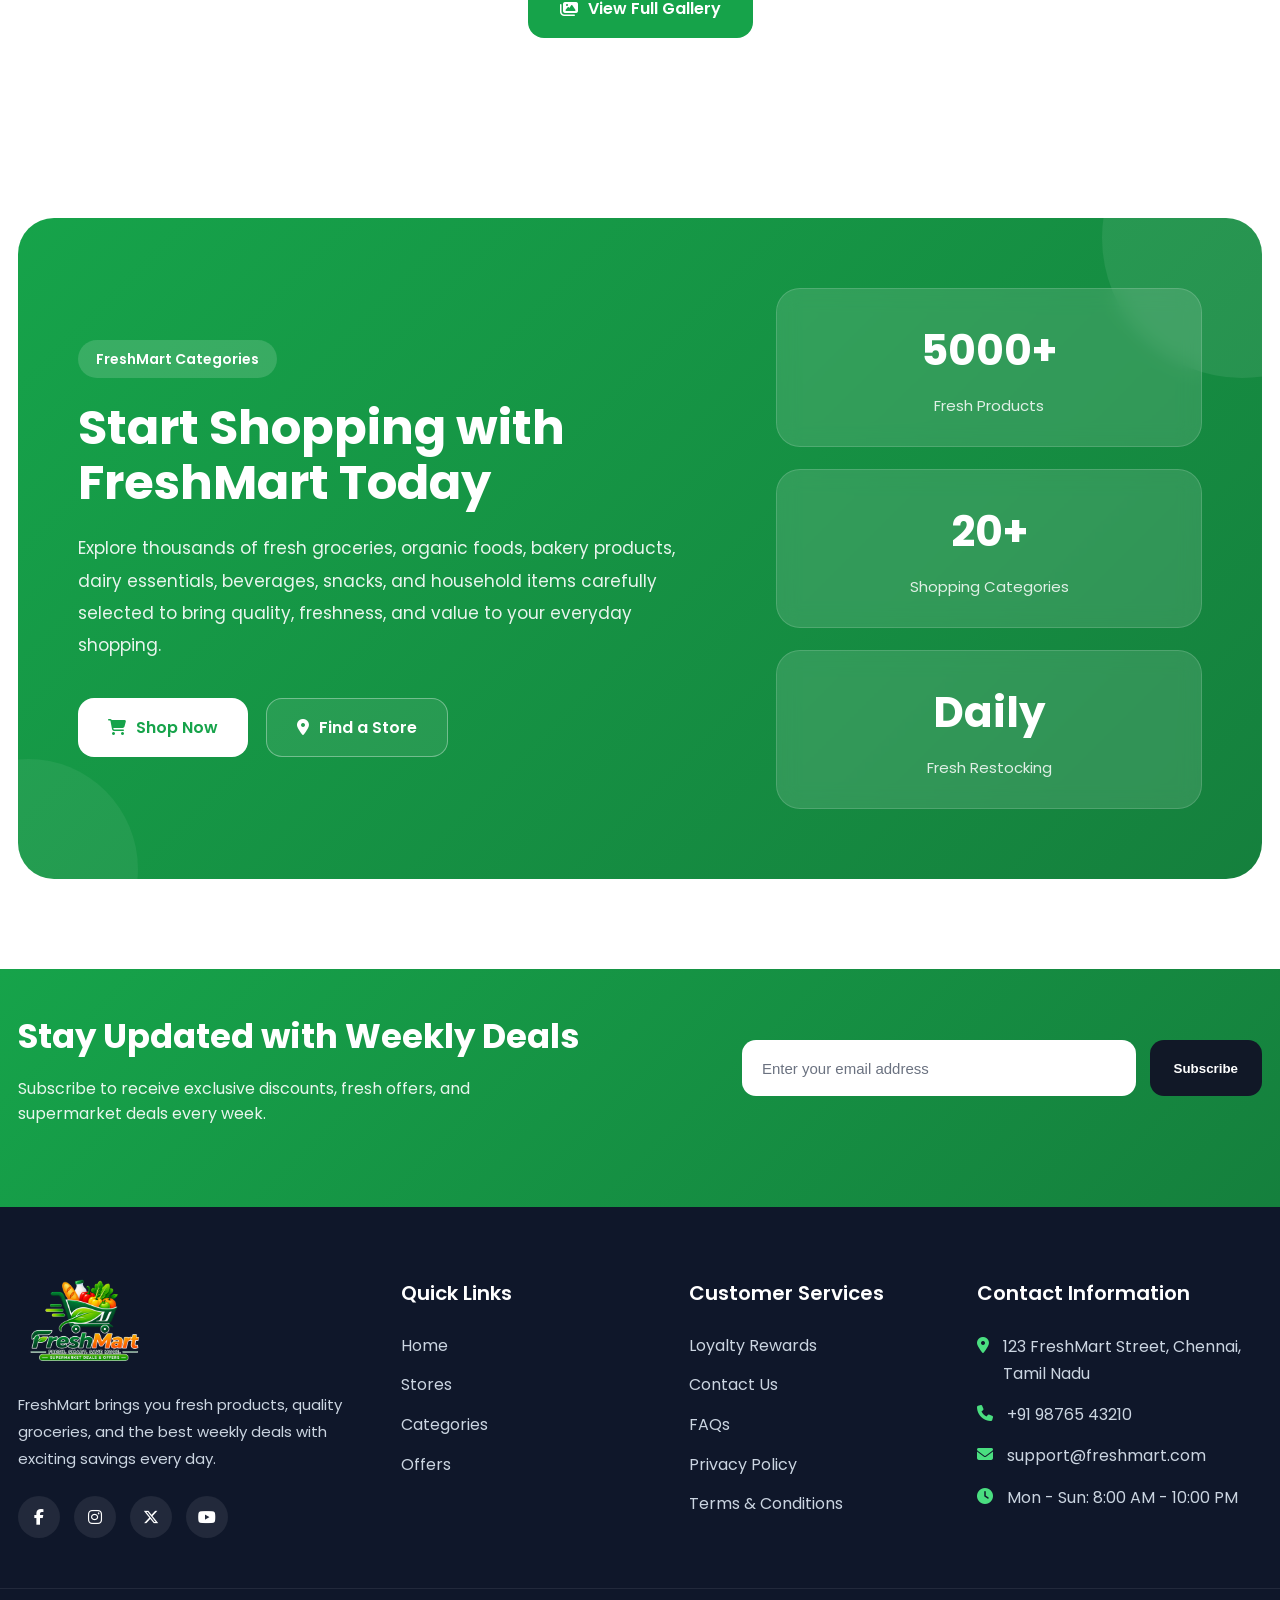
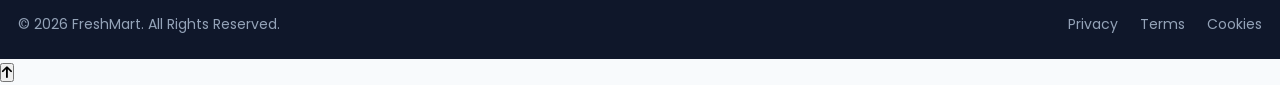
==== commit 5a99edf4: "Add files via upload" ====
--- a/categories.html
+++ b/categories.html
@@ -978,7 +978,10 @@
 </footer>
 
 <!-- ================= FOOTER END ================= -->
-
+<!-- Scroll To Top -->
+<button id="scrollTopBtn" class="scroll-top-btn" aria-label="Scroll to top">
+    <i class="fa-solid fa-arrow-up"></i>
+</button>
 
   <!-- JS -->
 
--- a/css/style.css
+++ b/css/style.css
@@ -0,0 +1,14366 @@
+/* ========================================
+   GOOGLE FONT
+======================================== */
+@import url('https://fonts.googleapis.com/css2?family=Poppins:wght@300;400;500;600;700;800&display=swap');
+
+/* ========================================
+   CSS VARIABLES
+======================================== */
+:root{
+  --primary:#16a34a;
+  --primary-dark:#15803d;
+  --secondary:#f59e0b;
+  --accent:#ef4444;
+
+  --white:#ffffff;
+  --black:#111827;
+
+  --text:#1f2937;
+  --text-light:#6b7280;
+
+  --bg:#f8fafc;
+  --surface:#ffffff;
+  --border:#e5e7eb;
+
+  --shadow:0 8px 25px rgba(0,0,0,.08);
+  --transition:all .3s ease;
+}
+
+/* ========================================
+   RESET
+======================================== */
+*{
+  margin:0;
+  padding:0;
+  box-sizing:border-box;
+}
+
+html{
+  scroll-behavior:smooth;
+}
+
+body{
+  font-family:'Poppins',sans-serif;
+  background:var(--bg);
+  color:var(--text);
+  line-height:1.6;
+  transition:var(--transition);
+}
+
+img{
+  max-width:100%;
+  display:block;
+}
+
+a{
+  text-decoration:none;
+  color:inherit;
+}
+
+ul{
+  list-style:none;
+}
+
+/* ========================================
+   CONTAINER
+======================================== */
+.container{
+  width:100%;
+  max-width:1280px;
+  margin:0 auto;
+  padding:0 18px;
+}
+
+/* ========================================
+   TOP BAR
+======================================== */
+.topbar{
+  background:var(--primary);
+  color:var(--white);
+  font-size:14px;
+}
+
+.topbar-content{
+  display:flex;
+  align-items:center;
+  justify-content:space-between;
+  min-height:42px;
+}
+
+.topbar-left,
+.topbar-right{
+  display:flex;
+  align-items:center;
+  gap:22px;
+}
+
+.topbar i{
+  margin-right:6px;
+}
+
+/* ========================================
+   HEADER
+======================================== */
+.header{
+  position:sticky;
+  top:0;
+  z-index:1000;
+  background:var(--surface);
+  border-bottom:1px solid var(--border);
+  box-shadow:0 2px 10px rgba(0,0,0,.04);
+}
+
+.navbar{
+  display:grid;
+  grid-template-columns:210px 1fr 210px;
+  align-items:center;
+  min-height:82px;
+  gap:20px;
+}
+
+/* ========================================
+   LOGO
+======================================== */
+.logo{
+  display:flex;
+  align-items:center;
+  justify-self:start;
+  gap: 12px;
+  
+}
+
+.logo img{
+  width:120px;
+  height:120px;
+  object-fit:contain;
+}
+
+
+/* ========================================
+   NAVIGATION
+======================================== */
+.nav-menu{
+  display:flex;
+  justify-content:center;
+  align-items:center;
+  gap:34px;
+}
+
+.nav-menu li{
+  position:relative;
+}
+
+.nav-menu a{
+  display:inline-flex;
+  align-items:center;
+  gap:6px;
+  padding:10px 0;
+  font-size:15px;
+  font-weight:500;
+  color:var(--text);
+  white-space:nowrap;
+  transition:var(--transition);
+}
+
+.nav-menu a:hover{
+  color:var(--primary);
+}
+
+.nav-menu a::after{
+  content:'';
+  position:absolute;
+  left:0;
+  bottom:0;
+  width:0;
+  height:2px;
+  background:var(--primary);
+  transition:var(--transition);
+}
+
+.nav-menu a:hover::after{
+  width:100%;
+}
+
+/* Active menu */
+.nav-menu a.active{
+  color:#16a34a;
+  font-weight:600;
+}
+
+/* Active dropdown item */
+.dropdown-menu a.active{
+  color:#16a34a;
+  background:#dcfce7;
+  border-radius:8px;
+}
+
+/* ========================================
+   DROPDOWN
+======================================== */
+.dropdown-menu{
+  position:absolute;
+  top:115%;
+  left:0;
+  min-width:180px;
+  background:var(--surface);
+  border:1px solid var(--border);
+  border-radius:16px;
+  padding:10px;
+  box-shadow:var(--shadow);
+
+  opacity:0;
+  visibility:hidden;
+  transform:translateY(10px);
+  transition:var(--transition);
+}
+
+.dropdown:hover .dropdown-menu{
+  opacity:1;
+  visibility:visible;
+  transform:translateY(0);
+}
+
+.dropdown-menu li a{
+  width:100%;
+  padding:10px 14px;
+  border-radius:10px;
+}
+
+.dropdown-menu li a:hover{
+  background:#f0fdf4;
+  color:var(--primary);
+}
+
+.dropdown-menu li a::after{
+  display:none;
+}
+
+/* ========================================
+   HEADER ACTIONS
+======================================== */
+.header-actions{
+  display:flex;
+  align-items:center;
+  justify-content:flex-end;
+  gap:12px;
+  justify-self:end;
+}
+
+.icon-btn{
+  width:42px;
+  height:42px;
+  border:1px solid var(--primary);
+  background:var(--surface);
+  border-radius:12px;
+  display:flex;
+  align-items:center;
+  justify-content:center;
+  cursor:pointer;
+  color:var(--text);
+  font-weight:600;
+  transition:var(--transition);
+}
+
+.icon-btn:hover{
+  background:var(--primary);
+  color:var(--white);
+  border-color:var(--primary);
+}
+
+#rtl-toggle{
+  width:auto;
+  padding:0 14px;
+  font-size:14px;
+}
+
+/* ========================================
+   BUTTON
+======================================== */
+.btn{
+  display:inline-flex;
+  align-items:center;
+  justify-content:center;
+  padding:11px 22px;
+  border-radius:12px;
+  font-weight:600;
+  transition:var(--transition);
+}
+
+.btn-login{
+  background:var(--primary);
+  color:var(--white);
+}
+
+.btn-login:hover{
+  background:var(--primary-dark);
+}
+
+/* ========================================
+   MOBILE ACTIONS
+======================================== */
+.mobile-actions{
+  display:none;
+}
+
+/* ========================================
+   HAMBURGER
+======================================== */
+/* ========================================
+   HAMBURGER MENU
+======================================== */
+
+.menu-toggle{
+  display:none;
+  width:44px;
+  height:44px;
+  border:none;
+  background:transparent;
+  cursor:pointer;
+  position:relative;
+  z-index:1001;
+}
+
+.menu-toggle span{
+  position:absolute;
+  left:10px;
+  width:24px;
+  height:2px;
+  background:var(--text);
+  transition:all 0.3s ease;
+}
+
+.menu-toggle span:nth-child(1){
+  top:14px;
+}
+
+.menu-toggle span:nth-child(2){
+  top:21px;
+}
+
+.menu-toggle span:nth-child(3){
+  top:28px;
+}
+
+/* Close (X) icon */
+.menu-toggle.active span:nth-child(1){
+  top:21px;
+  transform:rotate(45deg);
+}
+
+.menu-toggle.active span:nth-child(2){
+  opacity:0;
+}
+
+.menu-toggle.active span:nth-child(3){
+  top:21px;
+  transform:rotate(-45deg);
+}
+/* ========================================
+   DARK MODE
+======================================== */
+body.dark-mode{
+  --bg:#0f172a;
+  --surface:#111827;
+  --border:#374151;
+
+  --text:#f8fafc;
+  --text-light:#cbd5e1;
+
+  --shadow:0 10px 30px rgba(0,0,0,.35);
+}
+
+body.dark-mode .topbar{
+  background:#166534;
+}
+
+body.dark-mode .header{
+  background:var(--surface);
+  border-color:var(--border);
+}
+
+body.dark-mode .logo span{
+  color:#4ade80;
+}
+
+body.dark-mode .nav-menu li a{
+  color:var(--white);
+}
+
+body.dark-mode .nav-menu a:hover{
+  color:#4ade80;
+}
+
+body.dark-mode .nav-menu a::after{
+  background:#4ade80;
+}
+
+body.dark-mode .dropdown-menu{
+  background:#1f2937;
+  border-color:#374151;
+  color: var(--white);
+}
+body.dark-mode .dropdown-menu a{
+  color: var(--white);
+}
+body.dark-mode .dropdown-menu li a:hover{
+  background:#14532d;
+  color:#4ade80;
+}
+
+body.dark-mode .icon-btn{
+  background:#1f2937;
+  border-color:var(--primary);
+  color:var(--text);
+}
+
+body.dark-mode .icon-btn:hover{
+  background:#16a34a;
+  border-color:#16a34a;
+  color:var(--white);
+}
+
+body.dark-mode .btn-login{
+  background:#16a34a;
+}
+
+body.dark-mode .btn-login:hover{
+  background:#15803d;
+}
+
+body.dark-mode .menu-toggle span{
+  background:var(--text);
+}
+body.dark-mode .menu-toggle{
+  background-color: #020617;
+}
+/* ========================================
+   DARK MODE - MOBILE MENU
+======================================== */
+
+body.dark-mode .nav-menu{
+  background:#07132f;
+}
+/* Dark mode */
+body.dark-mode .nav-menu a.active{
+  color:#4ade80;
+}
+
+body.dark-mode .dropdown-menu a.active{
+  background:rgba(34,197,94,.15);
+  color:#4ade80;
+}
+
+/******footer*********/
+
+
+/* ========================================
+   FOOTER
+======================================== */
+
+.footer{
+  background:#0f172a;
+  color:#e5e7eb;
+  margin-top:0px;
+}
+
+/* ========================================
+   NEWSLETTER
+======================================== */
+
+.footer-newsletter{
+  background:linear-gradient(135deg,#16a34a,#15803d);
+  padding:40px 0 80px;
+  
+}
+
+.newsletter-box{
+  display:flex;
+  align-items:center;
+  justify-content:space-between;
+  gap:40px;
+}
+
+.newsletter-content h2{
+  color:#ffffff;
+  font-size:34px;
+  font-weight:700;
+  margin-bottom:12px;
+}
+
+.newsletter-content p{
+  color:rgba(255,255,255,0.9);
+  font-size:16px;
+  max-width:520px;
+}
+
+.newsletter-form{
+  display:flex;
+  align-items:center;
+  gap:14px;
+  width:100%;
+  max-width:520px;
+}
+
+.newsletter-form input{
+  flex:1;
+  height:56px;
+  border:none;
+  outline:none;
+  padding:0 20px;
+  border-radius:14px;
+  font-size:15px;
+  color:#111827;
+  background:#ffffff;
+}
+
+.newsletter-form input::placeholder{
+  color:#6b7280;
+}
+
+.btn-subscribe{
+  height:56px;
+  padding:0 24px;
+  border:none;
+  border-radius:14px;
+  background:#111827;
+  color:#ffffff;
+  font-weight:600;
+  cursor:pointer;
+  transition:all .3s ease;
+}
+
+.btn-subscribe:hover{
+  background:#1f2937;
+}
+
+/* ========================================
+   FOOTER MAIN
+======================================== */
+
+.footer-main{
+  padding:70px 0 50px;
+  margin-bottom: 0;
+}
+
+.footer-grid{
+  display:grid;
+  grid-template-columns:1.4fr 1fr 1fr 1.2fr;
+  gap:50px;
+}
+
+.footer-col h3{
+  color:#ffffff;
+  font-size:20px;
+  font-weight:600;
+  margin-bottom:24px;
+}
+
+.footer-logo{
+  display:inline-block;
+  margin-bottom:20px;
+}
+
+.footer-logo img{
+  width:130px;
+  height:auto;
+}
+
+.footer-col p{
+  color:#cbd5e1;
+  font-size:15px;
+  line-height:1.8;
+  margin-bottom:24px;
+}
+
+/* ========================================
+   SOCIAL
+======================================== */
+
+.footer-social{
+  display:flex;
+  align-items:center;
+  gap:14px;
+}
+
+.footer-social a{
+  width:42px;
+  height:42px;
+  border-radius:50%;
+  background:rgba(255,255,255,0.08);
+  display:flex;
+  align-items:center;
+  justify-content:center;
+  color:#ffffff;
+  transition:all .3s ease;
+}
+
+.footer-social a:hover{
+  background:#16a34a;
+  transform:translateY(-3px);
+}
+
+/* ========================================
+   LINKS
+======================================== */
+
+.footer-col ul{
+  display:flex;
+  flex-direction:column;
+  gap:14px;
+}
+
+.footer-col ul li a{
+  color:#cbd5e1;
+  transition:all .3s ease;
+}
+
+.footer-col ul li a:hover{
+  color:#4ade80;
+  padding-left:6px;
+}
+
+/* ========================================
+   CONTACT
+======================================== */
+
+.footer-contact li{
+  display:flex;
+  align-items:flex-start;
+  gap:12px;
+  color:#cbd5e1;
+  line-height:1.7;
+}
+
+.footer-contact i{
+  color:#4ade80;
+  margin-top:4px;
+  width:18px;
+}
+
+/* ========================================
+   FOOTER BOTTOM
+======================================== */
+
+.footer-bottom{
+  border-top:1px solid rgba(255,255,255,0.08);
+  padding:24px 0;
+}
+
+.footer-bottom-content{
+  display:flex;
+  align-items:center;
+  justify-content:space-between;
+  gap:20px;
+}
+
+.footer-bottom p{
+  color:#94a3b8;
+  font-size:14px;
+}
+
+.footer-bottom-links{
+  display:flex;
+  align-items:center;
+  gap:22px;
+}
+
+.footer-bottom-links a{
+  color:#94a3b8;
+  font-size:14px;
+  transition:all .3s ease;
+}
+
+.footer-bottom-links a:hover{
+  color:#4ade80;
+}
+
+/* ========================================
+   DARK MODE FOOTER
+======================================== */
+
+body.dark-mode .footer{
+  background:#020617;
+}
+
+body.dark-mode .footer-newsletter{
+  background:linear-gradient(135deg,#166534,#14532d);
+}
+
+body.dark-mode .newsletter-form input{
+  background:#111827;
+  color:#f8fafc;
+}
+
+body.dark-mode .newsletter-form input::placeholder{
+  color:#9ca3af;
+}
+
+body.dark-mode .btn-subscribe{
+  background:#22c55e;
+  color:#ffffff;
+}
+
+body.dark-mode .btn-subscribe:hover{
+  background:#16a34a;
+}
+
+body.dark-mode .footer-col p,
+body.dark-mode .footer-col ul li a,
+body.dark-mode .footer-contact li{
+  color:#cbd5e1;
+}
+
+body.dark-mode .footer-bottom{
+  border-color:#1e293b;
+}
+
+body.dark-mode .footer-bottom p,
+body.dark-mode .footer-bottom-links a{
+  color:#94a3b8;
+}
+
+body.dark-mode .footer-bottom-links a:hover{
+  color:#4ade80;
+}
+
+
+
+
+
+/******HOME1********
+
+/* ========================================
+   HERO SLIDER
+======================================== */
+
+.hero-slider{
+  position:relative;
+  width:100%;
+  height:720px;
+  overflow:hidden;
+}
+
+.slider-wrapper{
+  position:relative;
+  width:100%;
+  height:100%;
+}
+
+.slide{
+  position:absolute;
+  inset:0;
+  background-size:cover;
+  background-position:center;
+  background-repeat:no-repeat;
+  opacity:0;
+  visibility:hidden;
+  transition:opacity .8s ease, visibility .8s ease;
+}
+
+.slide.active{
+  opacity:1;
+  visibility:visible;
+}
+
+.overlay{
+  position:absolute;
+  inset:0;
+  background:linear-gradient(90deg,
+    rgba(15,23,42,.78) 0%,
+    rgba(15,23,42,.58) 45%,
+    rgba(15,23,42,.28) 100%);
+}
+
+.hero-slider .container{
+  position:relative;
+  z-index:2;
+  height:100%;
+  display:flex;
+  align-items:center;
+}
+
+.hero-content{
+  max-width:620px;
+  color:#ffffff;
+}
+
+.offer-badge{
+  display:inline-flex;
+  align-items:center;
+  justify-content:center;
+  background:#16a34a;
+  color:#ffffff;
+  padding:10px 18px;
+  border-radius:999px;
+  font-size:14px;
+  font-weight:600;
+  margin-bottom:24px;
+}
+
+.hero-content h1{
+  font-size:60px;
+  line-height:1.08;
+  font-weight:800;
+  margin-bottom:22px;
+  letter-spacing:-1px;
+}
+
+.hero-content p{
+  font-size:18px;
+  line-height:1.8;
+  color:#e5e7eb;
+  margin-bottom:34px;
+  max-width:560px;
+}
+
+.hero-buttons{
+  display:flex;
+  align-items:center;
+  gap:16px;
+  margin-bottom:40px;
+}
+
+.btn-primary{
+  background:#16a34a;
+  color:#ffffff;
+  padding:16px 28px;
+  border-radius:14px;
+  font-weight:600;
+  transition:all .3s ease;
+}
+
+.btn-primary:hover{
+  background:#15803d;
+  transform:translateY(-2px);
+}
+
+.btn-outline{
+  border:2px solid rgba(255,255,255,.75);
+  color:#ffffff;
+  padding:16px 28px;
+  border-radius:14px;
+  font-weight:600;
+  transition:all .3s ease;
+}
+
+.btn-outline:hover{
+  background:#ffffff;
+  color:#111827;
+}
+
+.hero-features{
+  display:flex;
+  align-items:center;
+  gap:24px;
+  flex-wrap:wrap;
+}
+
+.feature-item{
+  display:flex;
+  align-items:center;
+  gap:10px;
+  color:#f8fafc;
+  font-weight:500;
+}
+
+.feature-item i{
+  width:42px;
+  height:42px;
+  border-radius:50%;
+  background:rgba(255,255,255,.15);
+  display:flex;
+  align-items:center;
+  justify-content:center;
+  color:#4ade80;
+}
+
+/* ========================================
+   SLIDER ARROWS
+======================================== */
+
+.slider-arrow{
+  position:absolute;
+  top:50%;
+  transform:translateY(-50%);
+  width:56px;
+  height:56px;
+  border:none;
+  border-radius:50%;
+  background:rgba(255,255,255,.15);
+  color:#ffffff;
+  display:flex;
+  align-items:center;
+  justify-content:center;
+  cursor:pointer;
+  backdrop-filter:blur(8px);
+  transition:all .3s ease;
+  z-index:5;
+}
+
+.slider-arrow:hover{
+  background:#16a34a;
+}
+
+.prev-slide{
+  left:30px;
+}
+
+.next-slide{
+  right:30px;
+}
+
+/* ========================================
+   SLIDER DOTS
+======================================== */
+
+.slider-dots{
+  position:absolute;
+  left:50%;
+  bottom:34px;
+  transform:translateX(-50%);
+  display:flex;
+  align-items:center;
+  gap:12px;
+  z-index:5;
+}
+
+.dot{
+  width:12px;
+  height:12px;
+  border-radius:50%;
+  background:rgba(255,255,255,.5);
+  cursor:pointer;
+  transition:all .3s ease;
+}
+
+.dot.active{
+  width:34px;
+  border-radius:999px;
+  background:#16a34a;
+}
+
+/* ========================================
+   DARK MODE
+======================================== */
+
+body.dark-mode .overlay{
+  background:linear-gradient(90deg,
+    rgba(2,6,23,.85) 0%,
+    rgba(2,6,23,.65) 45%,
+    rgba(2,6,23,.35) 100%);
+}
+
+body.dark-mode .offer-badge{
+  background:#22c55e;
+}
+
+body.dark-mode .btn-primary{
+  background:#22c55e;
+}
+
+body.dark-mode .btn-primary:hover{
+  background:#16a34a;
+}
+
+body.dark-mode .slider-arrow{
+  background:rgba(17,24,39,.6);
+}
+
+body.dark-mode .slider-arrow:hover{
+  background:#22c55e;
+}
+
+body.dark-mode .dot.active{
+  background:#22c55e;
+}
+
+
+/* ========================================
+   SHOP BY CATEGORIES
+======================================== */
+
+.categories-section{
+  padding:90px 0;
+  background:#f8fafc;
+}
+
+.section-header{
+  text-align:center;
+  max-width:700px;
+  margin:0 auto 60px;
+}
+
+.section-badge{
+  display:inline-flex;
+  align-items:center;
+  justify-content:center;
+  padding:8px 16px;
+  background:#dcfce7;
+  color:#16a34a;
+  border-radius:999px;
+  font-size:14px;
+  font-weight:600;
+  margin-bottom:18px;
+}
+
+.section-header h2{
+  font-size:42px;
+  font-weight:700;
+  color:#111827;
+  margin-bottom:16px;
+}
+
+.section-header p{
+  font-size:16px;
+  color:#6b7280;
+  line-height:1.8;
+}
+
+/* ========================================
+   CATEGORY GRID
+======================================== */
+
+.categories-grid{
+  display:grid;
+  grid-template-columns:repeat(4,1fr);
+  gap:28px;
+}
+
+.category-card{
+  background:#ffffff;
+  border:1px solid #e5e7eb;
+  border-radius:24px;
+  padding:32px 24px;
+  text-align:center;
+  transition:all .35s ease;
+  display:flex;
+  flex-direction:column;
+  align-items:center;
+  justify-content:center;
+  min-height:260px;
+  position:relative;
+  overflow:hidden;
+}
+
+.category-card::before{
+  content:"";
+  position:absolute;
+  top:0;
+  left:0;
+  width:100%;
+  height:4px;
+  background:#16a34a;
+  transform:scaleX(0);
+  transform-origin:left;
+  transition:transform .35s ease;
+}
+
+.category-card:hover{
+  transform:translateY(-8px);
+  border-color:#16a34a;
+  box-shadow:0 20px 45px rgba(22,163,74,.15);
+}
+
+.category-card:hover::before{
+  transform:scaleX(1);
+}
+
+/* ========================================
+   CATEGORY CARD IMAGE
+======================================== */
+
+.category-card{
+  background:#ffffff;
+  border:1px solid #e5e7eb;
+  border-radius:22px;
+  overflow:hidden;
+  padding:0;
+  text-align:center;
+  transition:all .35s ease;
+  min-height:300px;
+}
+
+.category-image{
+  width:100%;
+  height:180px;
+  overflow:hidden;
+  border-radius:22px 22px 0 0;
+  background:#f3f4f6;
+}
+
+.category-image img{
+  width:100%;
+  height:100%;
+  object-fit:cover;
+  display:block;
+  transition:transform .35s ease;
+}
+
+.category-card:hover .category-image img{
+  transform:scale(1.08);
+}
+
+.category-card h3{
+  font-size:22px;
+  font-weight:600;
+  color:#111827;
+  margin:22px 0 10px;
+}
+
+.category-card p{
+  color:#6b7280;
+  font-size:15px;
+  margin-bottom:24px;
+}
+/* ========================================
+   CATEGORY TEXT
+======================================== */
+
+.category-card h3{
+  font-size:20px;
+  font-weight:600;
+  color:#111827;
+  margin-bottom:10px;
+}
+
+.category-card p{
+  color:#6b7280;
+  font-size:15px;
+}
+
+/* ========================================
+   ACTION BUTTON
+======================================== */
+
+.categories-action{
+  text-align:center;
+  margin-top:50px;
+}
+
+.categories-action .btn-primary{
+  display:inline-flex;
+  align-items:center;
+  justify-content:center;
+  width:auto;
+  min-width:220px;
+  padding:16px 32px;
+  border-radius:14px;
+  background:#16a34a;
+  color:#ffffff;
+  font-weight:600;
+  transition:all .3s ease;
+}
+
+.categories-action .btn-primary:hover{
+  background:#15803d;
+  transform:translateY(-2px);
+}
+
+/* ========================================
+   DARK MODE
+======================================== */
+
+body.dark-mode .categories-section{
+  background:#020617;
+}
+
+body.dark-mode .section-badge{
+  background:#14532d;
+  color:#86efac;
+}
+
+body.dark-mode .section-header h2{
+  color:#f8fafc;
+}
+
+body.dark-mode .section-header p{
+  color:#cbd5e1;
+}
+
+body.dark-mode .category-card{
+  background:#111827;
+  border-color:#1f2937;
+}
+
+body.dark-mode .category-card:hover{
+  border-color:#22c55e;
+  box-shadow:0 20px 45px rgba(34,197,94,.18);
+}
+
+body.dark-mode .category-card::before{
+  background:#22c55e;
+}
+
+body.dark-mode .category-image{
+  background:#1f2937;
+}
+
+body.dark-mode .category-card:hover .category-image{
+  background:#22c55e;
+}
+
+body.dark-mode .category-card h3{
+  color:#f8fafc;
+}
+
+body.dark-mode .category-card p{
+  color:#cbd5e1;
+}
+
+body.dark-mode .categories-action .btn-primary{
+  background:#22c55e;
+}
+
+body.dark-mode .categories-action .btn-primary:hover{
+  background:#16a34a;
+}
+
+
+
+/* ========================================
+   WEEKLY DEALS & OFFERS
+======================================== */
+
+.weekly-deals-section{
+  padding:90px 0;
+  background:#ffffff;
+}
+
+/* ========================================
+   DEALS GRID
+======================================== */
+
+.home1deals-grid{
+  display:grid;
+  grid-template-columns:repeat(2,1fr);
+  gap:32px;
+}
+
+/* ========================================
+   DEAL CARD
+======================================== */
+
+.home1deal-card{
+  background:#ffffff;
+  border:1px solid #e5e7eb;
+  border-radius:24px;
+  overflow:hidden;
+  transition:all .35s ease;
+  display:flex;
+  flex-direction:column;
+  box-shadow:0 8px 24px rgba(15,23,42,.05);
+}
+
+.home1deal-card:hover{
+  transform:translateY(-8px);
+  border-color:#16a34a;
+  box-shadow:0 20px 45px rgba(22,163,74,.15);
+}
+
+/* ========================================
+   DEAL IMAGE
+======================================== */
+
+.home1deal-image{
+  position:relative;
+  width:100%;
+  height:260px;
+  overflow:hidden;
+}
+
+.home1deal-image img{
+  width:100%;
+  height:100%;
+  object-fit:cover;
+  transition:transform .4s ease;
+}
+
+.home1deal-card:hover .deal-image img{
+  transform:scale(1.08);
+}
+
+/* ========================================
+   DISCOUNT BADGE
+======================================== */
+
+.discount-badge{
+  position:absolute;
+  top:18px;
+  left:18px;
+  background:#dc2626;
+  color:#ffffff;
+  padding:8px 14px;
+  border-radius:999px;
+  font-size:13px;
+  font-weight:700;
+  letter-spacing:.3px;
+}
+
+/* ========================================
+   DEAL CONTENT
+======================================== */
+
+.home1deal-content{
+  padding:28px;
+  display:flex;
+  flex-direction:column;
+  flex:1;
+}
+
+.deal-category{
+  display:inline-block;
+  color:#16a34a;
+  font-size:14px;
+  font-weight:600;
+  margin-bottom:12px;
+}
+
+.home1deal-content h3{
+  font-size:24px;
+  font-weight:700;
+  color:#111827;
+  margin-bottom:14px;
+}
+
+.home1deal-content p{
+  color:#6b7280;
+  font-size:15px;
+  line-height:1.7;
+  margin-bottom:22px;
+}
+
+/* ========================================
+   PRICE
+======================================== */
+
+.home1deal-price{
+  display:flex;
+  align-items:center;
+  gap:12px;
+  margin-bottom:18px;
+}
+
+.current-price{
+  font-size:28px;
+  font-weight:700;
+  color:#16a34a;
+}
+
+.old-price{
+  font-size:18px;
+  color:#9ca3af;
+  text-decoration:line-through;
+}
+
+/* ========================================
+   META
+======================================== */
+
+.home1deal-meta{
+  display:flex;
+  align-items:center;
+  gap:8px;
+  color:#6b7280;
+  font-size:14px;
+  margin-bottom:24px;
+}
+
+.home1deal-meta i{
+  color:#16a34a;
+}
+
+/* ========================================
+   BUTTON
+======================================== */
+
+.home1deal-content .btn-primary{
+  margin-top:auto;
+  width:100%;
+  justify-content:center;
+  padding:15px 20px;
+  border-radius:14px;
+  background:#16a34a;
+  color:#ffffff;
+  font-weight:600;
+  transition:all .3s ease;
+}
+
+.home1deal-content .btn-primary:hover{
+  background:#15803d;
+}
+
+/* ========================================
+   ACTION BUTTON
+======================================== */
+
+.deals-action{
+  text-align:center;
+  margin-top:50px;
+}
+
+.deals-action .btn-primary{
+  display:inline-flex;
+  align-items:center;
+  justify-content:center;
+  padding:16px 30px;
+  border-radius:14px;
+  background:#16a34a;
+  color:#ffffff;
+  font-weight:600;
+  transition:all .3s ease;
+}
+
+.deals-action .btn-primary:hover{
+  background:#15803d;
+  transform:translateY(-2px);
+}
+
+/* ========================================
+   DARK MODE
+======================================== */
+
+body.dark-mode .weekly-deals-section{
+  background:#020617;
+}
+
+body.dark-mode .home1deal-card{
+  background:#111827;
+  border-color:#1f2937;
+  box-shadow:none;
+}
+
+body.dark-mode .home1deal-card:hover{
+  border-color:#22c55e;
+  box-shadow:0 20px 45px rgba(34,197,94,.18);
+}
+
+body.dark-mode .home1deal-content h3{
+  color:#f8fafc;
+}
+
+body.dark-mode .home1deal-content p,
+body.dark-mode .home1deal-meta{
+  color:#cbd5e1;
+}
+
+body.dark-mode .deal-category,
+body.dark-mode .current-price,
+body.dark-mode .deal-meta i{
+  color:#22c55e;
+}
+
+body.dark-mode .old-price{
+  color:#94a3b8;
+}
+
+body.dark-mode .deal-content .btn-primary,
+body.dark-mode .deals-action .btn-primary{
+  background:#22c55e;
+}
+
+body.dark-mode .deal-content .btn-primary:hover,
+body.dark-mode .deals-action .btn-primary:hover{
+  background:#16a34a;
+}
+
+
+
+
+/* ========================================
+   FEATURED PRODUCTS
+======================================== */
+
+.featured-products-section{
+  padding:90px 0;
+  background:#f8fafc;
+}
+
+/* ========================================
+   PRODUCT FILTERS
+======================================== */
+
+.product-filters{
+  display:flex;
+  align-items:center;
+  justify-content:center;
+  gap:14px;
+  flex-wrap:wrap;
+  margin-bottom:50px;
+}
+
+.filter-btn{
+  padding:12px 24px;
+  border:1px solid #d1d5db;
+  border-radius:999px;
+  background:#ffffff;
+  color:#374151;
+  font-size:15px;
+  font-weight:600;
+  cursor:pointer;
+  transition:all .3s ease;
+}
+
+.filter-btn:hover,
+.filter-btn.active{
+  background:#16a34a;
+  border-color:#16a34a;
+  color:#ffffff;
+}
+
+/* ========================================
+   PRODUCTS GRID
+======================================== */
+
+.products-grid{
+  display:grid;
+  grid-template-columns:repeat(4,1fr);
+  gap:28px;
+}
+
+/* ========================================
+   PRODUCT CARD
+======================================== */
+
+.product-card{
+  background:#ffffff;
+  border:1px solid #e5e7eb;
+  border-radius:24px;
+  overflow:hidden;
+  transition:all .35s ease;
+  display:flex;
+  flex-direction:column;
+  box-shadow:0 8px 24px rgba(15,23,42,.05);
+}
+
+.product-card:hover{
+  transform:translateY(-8px);
+  border-color:#16a34a;
+  box-shadow:0 20px 45px rgba(22,163,74,.15);
+}
+
+/* ========================================
+   PRODUCT IMAGE
+======================================== */
+
+.product-image{
+  position:relative;
+  width:100%;
+  height:240px;
+  overflow:hidden;
+  background:#f8fafc;
+}
+
+.product-image img{
+  width:100%;
+  height:100%;
+  object-fit:cover;
+  transition:transform .4s ease;
+}
+
+.product-card:hover .product-image img{
+  transform:scale(1.08);
+}
+
+/* ========================================
+   PRODUCT BADGE
+======================================== */
+
+.product-badge{
+  position:absolute;
+  top:16px;
+  left:16px;
+  background:#dc2626;
+  color:#ffffff;
+  padding:7px 12px;
+  border-radius:999px;
+  font-size:12px;
+  font-weight:700;
+  letter-spacing:.3px;
+}
+
+/* ========================================
+   PRODUCT CONTENT
+======================================== */
+
+.product-content{
+  padding:24px;
+  display:flex;
+  flex-direction:column;
+  flex:1;
+}
+
+.product-category{
+  display:inline-block;
+  color:#16a34a;
+  font-size:14px;
+  font-weight:600;
+  margin-bottom:10px;
+}
+
+.product-content h3{
+  font-size:22px;
+  font-weight:700;
+  color:#111827;
+  margin-bottom:14px;
+  line-height:1.4;
+}
+
+/* ========================================
+   PRODUCT RATING
+======================================== */
+
+.product-rating{
+  display:flex;
+  align-items:center;
+  gap:4px;
+  margin-bottom:18px;
+}
+
+.product-rating i{
+  color:#f59e0b;
+  font-size:14px;
+}
+
+.product-rating span{
+  color:#6b7280;
+  font-size:14px;
+  margin-left:6px;
+}
+
+/* ========================================
+   PRODUCT PRICE
+======================================== */
+
+.product-price{
+  display:flex;
+  align-items:center;
+  gap:10px;
+  margin-bottom:22px;
+}
+
+.product-price .current-price{
+  font-size:26px;
+  font-weight:700;
+  color:#16a34a;
+}
+
+.product-price .old-price{
+  font-size:16px;
+  color:#9ca3af;
+  text-decoration:line-through;
+}
+
+/* ========================================
+   PRODUCT BUTTON
+======================================== */
+
+.product-content .btn-primary{
+  margin-top:auto;
+  width:100%;
+  justify-content:center;
+  padding:14px 18px;
+  border-radius:14px;
+  background:#16a34a;
+  color:#ffffff;
+  font-weight:600;
+  transition:all .3s ease;
+}
+
+.product-content .btn-primary:hover{
+  background:#15803d;
+}
+
+/* ========================================
+   ACTION BUTTON
+======================================== */
+
+.products-action{
+  text-align:center;
+  margin-top:50px;
+}
+
+.products-action .btn-primary{
+  display:inline-flex;
+  align-items:center;
+  justify-content:center;
+  width:auto;
+  min-width:220px;
+  padding:16px 32px;
+  border-radius:14px;
+  background:#16a34a;
+  color:#ffffff;
+  font-weight:600;
+  transition:all .3s ease;
+}
+
+.products-action .btn-primary:hover{
+  background:#15803d;
+  transform:translateY(-2px);
+}
+
+/* ========================================
+   DARK MODE
+======================================== */
+
+body.dark-mode .featured-products-section{
+  background:#020617;
+}
+
+body.dark-mode .filter-btn{
+  background:#111827;
+  border-color:#1f2937;
+  color:#cbd5e1;
+}
+
+body.dark-mode .filter-btn:hover,
+body.dark-mode .filter-btn.active{
+  background:#22c55e;
+  border-color:#22c55e;
+  color:#ffffff;
+}
+
+body.dark-mode .product-card{
+  background:#111827;
+  border-color:#1f2937;
+  box-shadow:none;
+}
+
+body.dark-mode .product-card:hover{
+  border-color:#22c55e;
+  box-shadow:0 20px 45px rgba(34,197,94,.18);
+}
+
+body.dark-mode .product-content h3{
+  color:#f8fafc;
+}
+
+body.dark-mode .product-category,
+body.dark-mode .product-price .current-price{
+  color:#22c55e;
+}
+
+body.dark-mode .product-rating span,
+body.dark-mode .product-price .old-price{
+  color:#94a3b8;
+}
+
+body.dark-mode .product-content .btn-primary,
+body.dark-mode .products-action .btn-primary{
+  background:#22c55e;
+}
+
+body.dark-mode .product-content .btn-primary:hover,
+body.dark-mode .products-action .btn-primary:hover{
+  background:#16a34a;
+}
+
+
+
+
+
+/* ========================================
+   WHY CHOOSE FRESHMART
+======================================== */
+
+.why-choose-section{
+  padding:90px 0;
+  background:#ffffff;
+}
+
+.why-grid{
+  display:grid;
+  grid-template-columns:repeat(4,1fr);
+  gap:30px;
+}
+
+/* ========================================
+   WHY CARD
+======================================== */
+
+.why-card{
+  background:#f8fafc;
+  border:1px solid #e5e7eb;
+  border-radius:24px;
+  padding:40px 30px;
+  text-align:center;
+  transition:all .35s ease;
+  position:relative;
+  overflow:hidden;
+}
+
+.why-card::before{
+  content:"";
+  position:absolute;
+  top:0;
+  left:0;
+  width:100%;
+  height:4px;
+  background:#16a34a;
+  transform:scaleX(0);
+  transform-origin:left;
+  transition:transform .35s ease;
+}
+
+.why-card:hover{
+  transform:translateY(-8px);
+  border-color:#16a34a;
+  box-shadow:0 20px 45px rgba(22,163,74,.15);
+  background:#ffffff;
+}
+
+.why-card:hover::before{
+  transform:scaleX(1);
+}
+
+/* ========================================
+   ICON
+======================================== */
+
+.why-icon{
+  width:80px;
+  height:80px;
+  margin:0 auto 24px;
+  border-radius:20px;
+  background:#dcfce7;
+  display:flex;
+  align-items:center;
+  justify-content:center;
+  transition:all .35s ease;
+}
+
+.why-icon i{
+  font-size:34px;
+  color:#16a34a;
+}
+
+.why-card:hover .why-icon{
+  background:#16a34a;
+  transform:rotate(-5deg) scale(1.05);
+}
+
+.why-card:hover .why-icon i{
+  color:#ffffff;
+}
+
+/* ========================================
+   CONTENT
+======================================== */
+
+.why-card h3{
+  font-size:22px;
+  font-weight:700;
+  color:#111827;
+  margin-bottom:16px;
+}
+
+.why-card p{
+  font-size:15px;
+  color:#6b7280;
+  line-height:1.8;
+  margin:0;
+}
+
+/* ========================================
+   WHY CHOOSE FRESHMART - DARK MODE
+======================================== */
+
+body.dark-mode .why-choose-section{
+  background:#020817;
+}
+
+body.dark-mode .section-badge{
+  background:rgba(34,197,94,.12);
+  color:#4ade80;
+}
+
+body.dark-mode .section-header h2{
+  color:#f8fafc;
+}
+
+body.dark-mode .section-header p{
+  color:#94a3b8;
+}
+
+/* Cards */
+body.dark-mode .why-card{
+  background:#07132f;
+  border:1px solid rgba(255,255,255,0.08);
+}
+
+body.dark-mode .why-card::before{
+  background:#22c55e;
+}
+
+body.dark-mode .why-card:hover{
+  background:#0b1a3a;
+  border-color:#22c55e;
+  box-shadow:0 20px 45px rgba(34,197,94,.18);
+}
+
+/* Icon */
+body.dark-mode .why-icon{
+  background:rgba(34,197,94,.12);
+}
+
+body.dark-mode .why-icon i{
+  color:#4ade80;
+}
+
+body.dark-mode .why-card:hover .why-icon{
+  background:#22c55e;
+}
+
+body.dark-mode .why-card:hover .why-icon i{
+  color:#ffffff;
+}
+
+/* Text */
+body.dark-mode .why-card h3{
+  color:#f8fafc;
+}
+
+body.dark-mode .why-card p{
+  color:#94a3b8;
+}
+
+
+
+/* ========================================
+   CUSTOMER TESTIMONIALS
+======================================== */
+
+.testimonial-section{
+  padding:90px 0;
+  background:#f8fafc;
+}
+
+.testimonial-grid{
+  display:grid;
+  grid-template-columns:repeat(4,1fr);
+  gap:28px;
+}
+
+/* ========================================
+   TESTIMONIAL CARD
+======================================== */
+
+.testimonial-card{
+  background:#ffffff;
+  border:1px solid #e5e7eb;
+  border-radius:24px;
+  padding:30px 24px;
+  transition:all .35s ease;
+  position:relative;
+  overflow:hidden;
+}
+
+.testimonial-card::before{
+  content:"";
+  position:absolute;
+  top:0;
+  left:0;
+  width:100%;
+  height:4px;
+  background:#16a34a;
+  transform:scaleX(0);
+  transform-origin:left;
+  transition:transform .35s ease;
+}
+
+.testimonial-card:hover{
+  transform:translateY(-8px);
+  border-color:#16a34a;
+  box-shadow:0 20px 45px rgba(22,163,74,.15);
+}
+
+.testimonial-card:hover::before{
+  transform:scaleX(1);
+}
+
+/* ========================================
+   STAR RATING
+======================================== */
+
+.testimonial-rating{
+  display:flex;
+  gap:4px;
+  margin-bottom:18px;
+}
+
+.testimonial-rating i{
+  color:#f59e0b;
+  font-size:15px;
+}
+
+/* ========================================
+   REVIEW TEXT
+======================================== */
+
+.testimonial-text{
+  font-size:15px;
+  line-height:1.8;
+  color:#4b5563;
+  margin-bottom:24px;
+  min-height:130px;
+}
+
+/* ========================================
+   CUSTOMER INFO
+======================================== */
+
+.testimonial-user{
+  display:flex;
+  align-items:center;
+  gap:14px;
+}
+
+.testimonial-user img{
+  width:56px;
+  height:56px;
+  border-radius:50%;
+  object-fit:cover;
+  border:3px solid #dcfce7;
+}
+
+.testimonial-user h4{
+  font-size:17px;
+  font-weight:600;
+  color:#111827;
+  margin-bottom:4px;
+}
+
+.testimonial-user span{
+  font-size:14px;
+  color:#16a34a;
+  font-weight:500;
+}
+
+
+
+/* ========================================
+   CUSTOMER TESTIMONIALS - DARK MODE
+======================================== */
+
+body.dark-mode .testimonial-section{
+  background:#020817;
+}
+
+body.dark-mode .section-badge{
+  background:rgba(34,197,94,.12);
+  color:#4ade80;
+}
+
+body.dark-mode .section-header h2{
+  color:#f8fafc;
+}
+
+body.dark-mode .section-header p{
+  color:#94a3b8;
+}
+
+/* Testimonial Cards */
+body.dark-mode .testimonial-card{
+  background:#07132f;
+  border:1px solid rgba(255,255,255,0.08);
+}
+
+body.dark-mode .testimonial-card::before{
+  background:#22c55e;
+}
+
+body.dark-mode .testimonial-card:hover{
+  background:#0b1a3a;
+  border-color:#22c55e;
+  box-shadow:0 20px 45px rgba(34,197,94,.18);
+}
+
+/* Stars */
+body.dark-mode .testimonial-rating i{
+  color:#fbbf24;
+}
+
+/* Review Text */
+body.dark-mode .testimonial-text{
+  color:#cbd5e1;
+}
+
+/* Customer Info */
+body.dark-mode .testimonial-user img{
+  border-color:rgba(34,197,94,.25);
+}
+
+body.dark-mode .testimonial-user h4{
+  color:#f8fafc;
+}
+
+body.dark-mode .testimonial-user span{
+  color:#4ade80;
+}
+
+/* ========================================
+   LATEST BLOG & HEALTHY RECIPES
+======================================== */
+
+.blog-section{
+  padding:90px 0;
+  background:#ffffff;
+}
+
+.blog-grid{
+  display:grid;
+  grid-template-columns:repeat(4,1fr);
+  gap:28px;
+}
+
+/* ========================================
+   BLOG CARD
+======================================== */
+
+.blog-card{
+  background:#ffffff;
+  border:1px solid #e5e7eb;
+  border-radius:24px;
+  overflow:hidden;
+  transition:all .35s ease;
+  display:flex;
+  flex-direction:column;
+  position:relative;
+}
+
+.blog-card:hover{
+  transform:translateY(-8px);
+  border-color:#16a34a;
+  box-shadow:0 20px 45px rgba(22,163,74,.15);
+}
+
+/* ========================================
+   BLOG IMAGE
+======================================== */
+
+.blog-image{
+  width:100%;
+  height:220px;
+  overflow:hidden;
+}
+
+.blog-image img{
+  width:100%;
+  height:100%;
+  object-fit:cover;
+  transition:transform .4s ease;
+}
+
+.blog-card:hover .blog-image img{
+  transform:scale(1.08);
+}
+
+/* ========================================
+   BLOG CONTENT
+======================================== */
+
+.blog-content{
+  padding:24px;
+  display:flex;
+  flex-direction:column;
+  flex:1;
+}
+
+.blog-category{
+  display:inline-flex;
+  align-items:center;
+  justify-content:center;
+  width:max-content;
+  padding:6px 14px;
+  background:#dcfce7;
+  color:#16a34a;
+  border-radius:999px;
+  font-size:13px;
+  font-weight:600;
+  margin-bottom:16px;
+}
+
+.blog-content h3{
+  font-size:22px;
+  font-weight:700;
+  color:#111827;
+  line-height:1.35;
+  margin-bottom:14px;
+}
+
+.blog-content p{
+  font-size:15px;
+  color:#6b7280;
+  line-height:1.8;
+  margin-bottom:24px;
+  flex:1;
+}
+
+/* ========================================
+   BLOG META
+======================================== */
+
+.blog-meta{
+  display:flex;
+  align-items:center;
+  justify-content:space-between;
+  gap:12px;
+  padding-top:18px;
+  border-top:1px solid #e5e7eb;
+}
+
+.blog-meta span{
+  display:flex;
+  align-items:center;
+  gap:8px;
+  font-size:14px;
+  color:#6b7280;
+}
+
+.blog-meta i{
+  color:#16a34a;
+}
+
+.blog-meta a{
+  color:#16a34a;
+  font-weight:600;
+  transition:all .3s ease;
+}
+
+.blog-meta a:hover{
+  color:#15803d;
+}
+
+/* ========================================
+   VIEW ALL BUTTON
+======================================== */
+
+.blog-action{
+  text-align:center;
+  margin-top:50px;
+}
+
+.blog-action .btn-primary{
+  display:inline-flex;
+  align-items:center;
+  justify-content:center;
+  padding:16px 30px;
+  border-radius:14px;
+}
+
+/* ========================================
+   LATEST BLOG - DARK MODE
+======================================== */
+
+body.dark-mode .blog-section{
+  background:#020817;
+}
+
+body.dark-mode .section-badge{
+  background:rgba(34,197,94,.12);
+  color:#4ade80;
+}
+
+body.dark-mode .section-header h2{
+  color:#f8fafc;
+}
+
+body.dark-mode .section-header p{
+  color:#94a3b8;
+}
+
+/* Blog Cards */
+body.dark-mode .blog-card{
+  background:#07132f;
+  border:1px solid rgba(255,255,255,.08);
+}
+
+body.dark-mode .blog-card:hover{
+  background:#0b1a3a;
+  border-color:#22c55e;
+  box-shadow:0 20px 45px rgba(34,197,94,.18);
+}
+
+/* Category Badge */
+body.dark-mode .blog-category{
+  background:rgba(34,197,94,.12);
+  color:#4ade80;
+}
+
+/* Blog Content */
+body.dark-mode .blog-content h3{
+  color:#f8fafc;
+}
+
+body.dark-mode .blog-content p{
+  color:#94a3b8;
+}
+
+/* Meta */
+body.dark-mode .blog-meta{
+  border-top:1px solid rgba(255,255,255,.08);
+}
+
+body.dark-mode .blog-meta span{
+  color:#cbd5e1;
+}
+
+body.dark-mode .blog-meta i{
+  color:#4ade80;
+}
+
+body.dark-mode .blog-meta a{
+  color:#4ade80;
+}
+
+body.dark-mode .blog-meta a:hover{
+  color:#22c55e;
+}
+
+/* View All Button */
+body.dark-mode .blog-action .btn-primary{
+  background:#22c55e;
+  color:#ffffff;
+}
+
+body.dark-mode .blog-action .btn-primary:hover{
+  background:#16a34a;
+}
+
+
+
+/* ========================================
+   CALL TO ACTION
+======================================== */
+
+.cta-section{
+  padding:90px 0;
+  background:#ffffff;
+}
+
+.cta-wrapper{
+  background:linear-gradient(135deg,#16a34a,#22c55e);
+  border-radius:32px;
+  padding:70px;
+  display:grid;
+  grid-template-columns:1.2fr .8fr;
+  align-items:center;
+  gap:60px;
+  overflow:hidden;
+  position:relative;
+}
+
+.cta-wrapper::before{
+  content:"";
+  position:absolute;
+  top:-120px;
+  right:-120px;
+  width:260px;
+  height:260px;
+  background:rgba(255,255,255,.08);
+  border-radius:50%;
+}
+
+.cta-wrapper::after{
+  content:"";
+  position:absolute;
+  bottom:-80px;
+  left:-80px;
+  width:180px;
+  height:180px;
+  background:rgba(255,255,255,.06);
+  border-radius:50%;
+}
+
+/* ========================================
+   CTA CONTENT
+======================================== */
+
+.cta-content{
+  position:relative;
+  z-index:2;
+}
+
+.cta-content .section-badge{
+  background:rgba(255,255,255,.15);
+  color:#ffffff;
+}
+
+.cta-content h2{
+  font-size:46px;
+  font-weight:700;
+  color:#ffffff;
+  line-height:1.2;
+  margin:20px 0;
+}
+
+.cta-content p{
+  font-size:17px;
+  color:rgba(255,255,255,.9);
+  line-height:1.8;
+  margin-bottom:36px;
+  max-width:560px;
+}
+
+/* ========================================
+   BUTTONS
+======================================== */
+
+.cta-buttons{
+  display:flex;
+  gap:18px;
+  flex-wrap:wrap;
+}
+
+.cta-buttons .btn-primary,
+.cta-buttons .btn-outline{
+  display:inline-flex;
+  align-items:center;
+  justify-content:center;
+  gap:10px;
+  padding:16px 28px;
+  border-radius:16px;
+  font-weight:600;
+  transition:all .3s ease;
+}
+
+.cta-buttons .btn-primary{
+  background:#ffffff;
+  color:#16a34a;
+}
+
+.cta-buttons .btn-primary:hover{
+  transform:translateY(-3px);
+  box-shadow:0 15px 30px rgba(0,0,0,.15);
+}
+
+.cta-buttons .btn-outline{
+  border:1px solid rgba(255,255,255,.4);
+  color:#ffffff;
+  background:transparent;
+}
+
+.cta-buttons .btn-outline:hover{
+  background:rgba(255,255,255,.12);
+  transform:translateY(-3px);
+}
+
+/* ========================================
+   CTA IMAGE
+======================================== */
+
+.cta-image{
+  position:relative;
+  z-index:2;
+  text-align:center;
+}
+
+.cta-image img{
+  width:100%;
+  max-width:360px;
+  filter:drop-shadow(0 25px 45px rgba(0,0,0,.18));
+  animation:ctaFloat 4s ease-in-out infinite;
+}
+
+@keyframes ctaFloat{
+  0%,100%{
+    transform:translateY(0);
+  }
+  50%{
+    transform:translateY(-10px);
+  }
+}
+
+/* ========================================
+   CALL TO ACTION - DARK MODE
+======================================== */
+
+body.dark-mode .cta-section{
+  background:#020817;
+}
+
+body.dark-mode .cta-wrapper{
+  background:linear-gradient(135deg,#07132f,#0b1a3a);
+  border:1px solid rgba(255,255,255,.08);
+}
+
+body.dark-mode .cta-wrapper::before{
+  background:rgba(34,197,94,.08);
+}
+
+body.dark-mode .cta-wrapper::after{
+  background:rgba(34,197,94,.06);
+}
+
+body.dark-mode .cta-content .section-badge{
+  background:rgba(34,197,94,.12);
+  color:#4ade80;
+}
+
+body.dark-mode .cta-content h2{
+  color:#f8fafc;
+}
+
+body.dark-mode .cta-content p{
+  color:#cbd5e1;
+}
+
+/* Buttons */
+body.dark-mode .cta-buttons .btn-primary{
+  background:#22c55e;
+  color:#ffffff;
+}
+
+body.dark-mode .cta-buttons .btn-primary:hover{
+  background:#16a34a;
+  box-shadow:0 15px 30px rgba(34,197,94,.25);
+}
+
+body.dark-mode .cta-buttons .btn-outline{
+  background:transparent;
+  border:1px solid rgba(255,255,255,.15);
+  color:#f8fafc;
+}
+
+body.dark-mode .cta-buttons .btn-outline:hover{
+  background:rgba(255,255,255,.08);
+  border-color:#4ade80;
+  color:#4ade80;
+}
+
+body.dark-mode .cta-image img{
+  filter:drop-shadow(0 25px 45px rgba(34,197,94,.15));
+}
+
+
+
+
+
+
+
+
+
+
+
+
+/*********HOME2***********/
+/* ========================================
+   HOME 2 HERO SECTION
+======================================== */
+
+.hero2-section{
+  padding:100px 0 80px;
+  background:linear-gradient(135deg,#f8fafc,#ecfdf5);
+  overflow:hidden;
+}
+
+.hero2-wrapper{
+  display:grid;
+  grid-template-columns:1.1fr .9fr;
+  align-items:center;
+  gap:70px;
+}
+
+/* ========================================
+   LEFT CONTENT
+======================================== */
+
+.hero2-badge{
+  display:inline-flex;
+  align-items:center;
+  gap:8px;
+  padding:10px 18px;
+  background:#dcfce7;
+  color:#16a34a;
+  border-radius:999px;
+  font-size:14px;
+  font-weight:600;
+}
+
+.hero2-content h1{
+  font-size:56px;
+  font-weight:700;
+  line-height:1.1;
+  color:#111827;
+  margin:24px 0;
+}
+
+.hero2-content p{
+  font-size:18px;
+  line-height:1.8;
+  color:#6b7280;
+  margin-bottom:36px;
+}
+
+/* ========================================
+   SEARCH BAR
+======================================== */
+
+.hero2-search{
+  display:flex;
+  align-items:center;
+  background:#ffffff;
+  border:1px solid #e5e7eb;
+  border-radius:18px;
+  padding:8px;
+  margin-bottom:36px;
+  box-shadow:0 10px 30px rgba(0,0,0,.06);
+}
+
+.hero2-search i{
+  color:#16a34a;
+  font-size:18px;
+  margin:0 16px;
+}
+
+.hero2-search input{
+  flex:1;
+  border:none;
+  outline:none;
+  font-size:16px;
+  color:#111827;
+  background:transparent;
+}
+
+.hero2-search button{
+  padding:14px 24px;
+  border:none;
+  border-radius:14px;
+  background:#16a34a;
+  color:#ffffff;
+  font-weight:600;
+  cursor:pointer;
+  transition:all .3s ease;
+}
+
+.hero2-search button:hover{
+  background:#15803d;
+}
+
+/* ========================================
+   BUTTONS
+======================================== */
+
+.hero2-buttons{
+  display:flex;
+  gap:18px;
+  flex-wrap:wrap;
+  margin-bottom:44px;
+}
+
+.hero2-buttons .btn-primary,
+.hero2-buttons .btn-outline{
+  display:inline-flex;
+  align-items:center;
+  justify-content:center;
+  gap:10px;
+  padding:16px 30px;
+  border-radius:16px;
+  font-weight:600;
+  transition:all .3s ease;
+}
+
+.hero2-buttons .btn-primary{
+  background:#16a34a;
+  color:#ffffff;
+}
+
+.hero2-buttons .btn-primary:hover{
+  background:#15803d;
+  transform:translateY(-3px);
+}
+
+.hero2-buttons .btn-outline{
+  border:1px solid var(--black);
+  color:#111827;
+  background:#ffffff;
+}
+
+.hero2-buttons .btn-outline:hover{
+  border-color:#16a34a;
+  color:#16a34a;
+}
+
+/* ========================================
+   STATS
+======================================== */
+
+.hero2-stats{
+  display:flex;
+  gap:36px;
+  flex-wrap:wrap;
+}
+
+.hero2-stat h3{
+  font-size:32px;
+  font-weight:700;
+  color:#16a34a;
+  margin-bottom:6px;
+}
+
+.hero2-stat p{
+  margin:0;
+  font-size:14px;
+  color:#6b7280;
+}
+
+/* ========================================
+   HERO IMAGE (NO FLOATING)
+======================================== */
+
+.hero2-image{
+  text-align:center;
+}
+
+.hero2-image img{
+  width:100%;
+  max-width:520px;
+  display:block;
+  margin:0 auto;
+  filter:drop-shadow(0 20px 40px rgba(0,0,0,.10));
+  animation:none;
+  transform:none;
+}
+
+/* Remove floating offer card */
+.hero2-offer{
+  display:none;
+}
+
+@keyframes heroFloat{
+  0%,100%{
+    transform:translateY(0);
+  }
+  50%{
+    transform:translateY(-10px);
+  }
+}
+
+/* ========================================
+   FLOATING OFFER CARD
+======================================== */
+
+.hero2-offer{
+  position:absolute;
+  top:20px;
+  right:0;
+  background:#ffffff;
+  border-radius:20px;
+  padding:22px 24px;
+  box-shadow:0 20px 40px rgba(0,0,0,.12);
+  text-align:left;
+  z-index:2;
+}
+
+.hero2-offer span{
+  display:block;
+  font-size:14px;
+  color:#6b7280;
+}
+
+.hero2-offer strong{
+  display:block;
+  font-size:34px;
+  font-weight:700;
+  color:#16a34a;
+  margin:8px 0;
+}
+
+.hero2-offer p{
+  margin:0;
+  font-size:14px;
+  color:#111827;
+}
+
+/* ========================================
+   DARK MODE
+======================================== */
+
+body.dark-mode .hero2-section{
+  background:linear-gradient(135deg,#020817,#07132f);
+}
+
+body.dark-mode .hero2-badge{
+  background:rgba(34,197,94,.12);
+  color:#4ade80;
+}
+
+body.dark-mode .hero2-content h1{
+  color:#f8fafc;
+}
+
+body.dark-mode .hero2-content p{
+  color:#94a3b8;
+}
+
+body.dark-mode .hero2-search{
+  background:#07132f;
+  border:1px solid rgba(255,255,255,.08);
+  box-shadow:none;
+}
+
+body.dark-mode .hero2-search input{
+  color:#f8fafc;
+}
+
+body.dark-mode .hero2-search input::placeholder{
+  color:#64748b;
+}
+
+body.dark-mode .hero2-search button{
+  background:#22c55e;
+}
+
+body.dark-mode .hero2-search button:hover{
+  background:#16a34a;
+}
+
+body.dark-mode .hero2-buttons .btn-primary{
+  background:#22c55e;
+}
+
+body.dark-mode .hero2-buttons .btn-primary:hover{
+  background:#16a34a;
+}
+
+body.dark-mode .hero2-buttons .btn-outline{
+  background:#07132f;
+  border:1px solid rgba(255,255,255,.08);
+  color:#f8fafc;
+}
+
+body.dark-mode .hero2-buttons .btn-outline:hover{
+  border-color:#4ade80;
+  color:#4ade80;
+}
+
+body.dark-mode .hero2-stat p{
+  color:#94a3b8;
+}
+
+body.dark-mode .hero2-offer{
+  background:#07132f;
+  border:1px solid rgba(255,255,255,.08);
+}
+
+body.dark-mode .hero2-offer span{
+  color:#94a3b8;
+}
+
+body.dark-mode .hero2-offer strong{
+  color:#4ade80;
+}
+
+body.dark-mode .hero2-offer p{
+  color:#f8fafc;
+}
+
+body.dark-mode .hero2-image img{
+  filter:drop-shadow(0 30px 50px rgba(34,197,94,.15));
+}
+/* ========================================
+   TODAY'S FRESH DEALS
+======================================== */
+
+.deals-section{
+  padding:90px 0;
+  background:#f8fafc;
+}
+
+.deals-wrapper{
+  display:grid;
+  grid-template-columns:1fr 1.2fr;
+  gap:32px;
+  align-items:stretch;
+}
+
+/* ========================================
+   FEATURED DEAL
+======================================== */
+
+.featured-deal{
+  background:linear-gradient(135deg,#16a34a,#22c55e);
+  border-radius:28px;
+  padding:40px;
+  color:#ffffff;
+  position:relative;
+  overflow:hidden;
+  display:flex;
+  flex-direction:column;
+  justify-content:center;
+}
+
+.featured-deal::before{
+  content:"";
+  position:absolute;
+  top:-80px;
+  right:-80px;
+  width:180px;
+  height:180px;
+  background:rgba(255,255,255,.08);
+  border-radius:50%;
+}
+
+.deal-tag{
+  display:inline-block;
+  background:rgba(255,255,255,.18);
+  color:#ffffff;
+  padding:8px 16px;
+  border-radius:999px;
+  font-size:14px;
+  font-weight:600;
+  margin-bottom:20px;
+}
+
+.featured-deal h3{
+  font-size:34px;
+  font-weight:700;
+  line-height:1.2;
+  margin-bottom:16px;
+}
+
+.featured-deal p{
+  font-size:16px;
+  line-height:1.8;
+  color:rgba(255,255,255,.9);
+  margin-bottom:30px;
+}
+
+/* Countdown */
+
+.deal-countdown{
+  display:flex;
+  gap:18px;
+  margin-bottom:30px;
+}
+
+.deal-countdown div{
+  width:72px;
+  height:72px;
+  border-radius:18px;
+  background:rgba(255,255,255,.12);
+  display:flex;
+  flex-direction:column;
+  align-items:center;
+  justify-content:center;
+}
+
+.deal-countdown strong{
+  font-size:22px;
+  font-weight:700;
+}
+
+.deal-countdown span{
+  font-size:12px;
+  color:rgba(255,255,255,.85);
+}
+
+.featured-deal .btn-primary{
+  display:inline-flex;
+  align-items:center;
+  justify-content:center;
+  width:max-content;
+  padding:16px 28px;
+  border-radius:16px;
+  background:#ffffff;
+  color:#16a34a;
+  font-weight:600;
+  transition:all .3s ease;
+}
+
+.featured-deal .btn-primary:hover{
+  transform:translateY(-3px);
+  box-shadow:0 15px 30px rgba(0,0,0,.15);
+}
+
+.featured-image{
+  margin-top:36px;
+  text-align:center;
+}
+
+.featured-image img{
+  width:100%;
+  max-width:280px;
+}
+
+/* ========================================
+   DEAL PRODUCTS
+======================================== */
+
+.deal-products{
+  display:grid;
+  grid-template-columns:repeat(2,1fr);
+  gap:22px;
+}
+
+.deal-card{
+  background:#ffffff;
+  border:1px solid #e5e7eb;
+  border-radius:22px;
+  padding:24px;
+  text-align:center;
+  transition:all .35s ease;
+  position:relative;
+}
+
+.deal-card:hover{
+  transform:translateY(-8px);
+  border-color:#16a34a;
+  box-shadow:0 20px 45px rgba(22,163,74,.15);
+}
+
+.discount-badge{
+  position:absolute;
+  top:18px;
+  left:18px;
+  background:#ef4444;
+  color:#ffffff;
+  padding:6px 10px;
+  border-radius:10px;
+  font-size:12px;
+  font-weight:600;
+}
+
+.deal-card img{
+  width: 100%;
+  height: 140px;
+  object-fit:cover;
+  margin:20px auto;
+  transition:transform .35s ease;
+}
+/* ========================================
+   FEATURED IMAGE
+======================================== */
+
+.featured-image{
+  margin-top:32px;
+  width:100%;
+  border-radius:20px;
+  overflow:hidden;
+}
+
+.featured-image img{
+  width:100%;
+  height:280px;
+  object-fit:cover;
+  display:block;
+  border-radius:20px;
+  transition:transform .35s ease;
+}
+
+.featured-deal:hover .featured-image img{
+  transform:scale(1.05);
+}
+.deal-card:hover img{
+  transform:scale(1.08);
+}
+
+.deal-card h4{
+  font-size:18px;
+  font-weight:600;
+  color:#111827;
+  margin-bottom:14px;
+}
+
+.deal-price{
+  display:flex;
+  align-items:center;
+  justify-content:center;
+  gap:10px;
+  margin-bottom:18px;
+}
+
+.new-price{
+  font-size:20px;
+  font-weight:700;
+  color:#16a34a;
+}
+
+.old-price{
+  font-size:15px;
+  color:#9ca3af;
+  text-decoration:line-through;
+}
+
+.deal-btn{
+  display:inline-flex;
+  align-items:center;
+  justify-content:center;
+  width:100%;
+  padding:14px;
+  border-radius:14px;
+  background:#16a34a;
+  color:#ffffff;
+  font-weight:600;
+  transition:all .3s ease;
+}
+
+.deal-btn:hover{
+  background:#15803d;
+}
+/* ========================================
+   TODAY'S FRESH DEALS - DARK MODE
+======================================== */
+
+body.dark-mode .deals-section{
+  background:#020817;
+}
+
+body.dark-mode .section-badge{
+  background:rgba(34,197,94,.12);
+  color:#4ade80;
+}
+
+body.dark-mode .section-header h2{
+  color:#f8fafc;
+}
+
+body.dark-mode .section-header p{
+  color:#94a3b8;
+}
+
+/* Featured Deal */
+body.dark-mode .featured-deal{
+  background:linear-gradient(135deg,#07132f,#0b1a3a);
+  border:1px solid rgba(255,255,255,.08);
+}
+
+body.dark-mode .featured-deal::before{
+  background:rgba(34,197,94,.08);
+}
+
+body.dark-mode .deal-tag{
+  background:rgba(34,197,94,.12);
+  color:#4ade80;
+}
+
+body.dark-mode .featured-deal h3{
+  color:#f8fafc;
+}
+
+body.dark-mode .featured-deal p{
+  color:#cbd5e1;
+}
+
+/* Countdown */
+body.dark-mode .deal-countdown div{
+  background:rgba(255,255,255,.06);
+  border:1px solid rgba(255,255,255,.08);
+}
+
+body.dark-mode .deal-countdown strong{
+  color:#f8fafc;
+}
+
+body.dark-mode .deal-countdown span{
+  color:#94a3b8;
+}
+
+/* Featured button */
+body.dark-mode .featured-deal .btn-primary{
+  background:#22c55e;
+  color:#ffffff;
+}
+
+body.dark-mode .featured-deal .btn-primary:hover{
+  background:#16a34a;
+  box-shadow:0 15px 30px rgba(34,197,94,.25);
+}
+
+/* Deal Cards */
+body.dark-mode .deal-card{
+  background:#07132f;
+  border:1px solid rgba(255,255,255,.08);
+}
+
+body.dark-mode .deal-card:hover{
+  background:#0b1a3a;
+  border-color:#22c55e;
+  box-shadow:0 20px 45px rgba(34,197,94,.18);
+}
+
+body.dark-mode .deal-card h4{
+  color:#f8fafc;
+}
+
+body.dark-mode .new-price{
+  color:#4ade80;
+}
+
+body.dark-mode .old-price{
+  color:#64748b;
+}
+
+body.dark-mode .deal-btn{
+  background:#22c55e;
+  color:#ffffff;
+}
+
+body.dark-mode .deal-btn:hover{
+  background:#16a34a;
+}
+
+body.dark-mode .discount-badge{
+  background:#ef4444;
+  color:#ffffff;
+}
+
+
+/* ========================================
+   FRESHMART STORE LOCATIONS
+======================================== */
+
+.stores-section{
+  padding:90px 0;
+  background:#ffffff;
+}
+
+.stores-grid{
+  display:grid;
+  grid-template-columns:repeat(4,1fr);
+  gap:28px;
+}
+
+/* ========================================
+   STORE CARD
+======================================== */
+
+.store-card{
+  background:#ffffff;
+  border:1px solid #e5e7eb;
+  border-radius:24px;
+  overflow:hidden;
+  transition:all .35s ease;
+  display:flex;
+  flex-direction:column;
+}
+
+.store-card:hover{
+  transform:translateY(-8px);
+  border-color:#16a34a;
+  box-shadow:0 20px 45px rgba(22,163,74,.15);
+}
+
+/* ========================================
+   STORE IMAGE
+======================================== */
+
+.store-image{
+  width:100%;
+  height:220px;
+  overflow:hidden;
+}
+
+.store-image img{
+  width:100%;
+  height:100%;
+  object-fit:cover;
+  display:block;
+  transition:transform .35s ease;
+}
+
+.store-card:hover .store-image img{
+  transform:scale(1.08);
+}
+
+/* ========================================
+   STORE CONTENT
+======================================== */
+
+.store-content{
+  padding:24px;
+  display:flex;
+  flex-direction:column;
+  flex:1;
+}
+
+.store-content h3{
+  font-size:24px;
+  font-weight:700;
+  color:#111827;
+  margin-bottom:18px;
+}
+
+.store-content p{
+  display:flex;
+  align-items:flex-start;
+  gap:10px;
+  color:#6b7280;
+  font-size:15px;
+  line-height:1.7;
+  margin-bottom:14px;
+}
+
+.store-content p i{
+  color:#16a34a;
+  font-size:16px;
+  margin-top:3px;
+  flex-shrink:0;
+}
+
+/* ========================================
+   STORE BUTTON
+======================================== */
+
+.store-btn{
+  display:inline-flex;
+  align-items:center;
+  justify-content:center;
+  width:100%;
+  padding:14px;
+  margin-top:auto;
+  border-radius:14px;
+  background:#16a34a;
+  color:#ffffff;
+  font-weight:600;
+  transition:all .3s ease;
+}
+
+.store-btn:hover{
+  background:#15803d;
+}
+
+/* ========================================
+   STORE CARD HOVER LINE
+======================================== */
+
+.store-card::before{
+  content:"";
+  display:block;
+  width:100%;
+  height:4px;
+  background:#16a34a;
+  transform:scaleX(0);
+  transform-origin:left;
+  transition:transform .35s ease;
+}
+
+.store-card:hover::before{
+  transform:scaleX(1);
+}
+/* ========================================
+   STORE LOCATIONS - DARK MODE
+======================================== */
+
+body.dark-mode .stores-section{
+  background:#020817;
+}
+
+body.dark-mode .section-badge{
+  background:rgba(34,197,94,.12);
+  color:#4ade80;
+}
+
+body.dark-mode .section-header h2{
+  color:#f8fafc;
+}
+
+body.dark-mode .section-header p{
+  color:#94a3b8;
+}
+
+/* Store Cards */
+body.dark-mode .store-card{
+  background:#07132f;
+  border:1px solid rgba(255,255,255,.08);
+}
+
+body.dark-mode .store-card:hover{
+  background:#0b1a3a;
+  border-color:#22c55e;
+  box-shadow:0 20px 45px rgba(34,197,94,.18);
+}
+
+body.dark-mode .store-card::before{
+  background:#22c55e;
+}
+
+/* Store Content */
+body.dark-mode .store-content h3{
+  color:#f8fafc;
+}
+
+body.dark-mode .store-content p{
+  color:#94a3b8;
+}
+
+body.dark-mode .store-content p i{
+  color:#4ade80;
+}
+
+/* Button */
+body.dark-mode .store-btn{
+  background:#22c55e;
+  color:#ffffff;
+}
+
+body.dark-mode .store-btn:hover{
+  background:#16a34a;
+  box-shadow:0 12px 25px rgba(34,197,94,.25);
+}
+
+/* Image */
+body.dark-mode .store-image{
+  background:#0b1220;
+}
+
+
+
+/* ========================================
+   FRESHMART MEMBERSHIP & REWARDS
+======================================== */
+
+.membership-section{
+  padding:100px 0;
+  background:#f8fafc;
+}
+
+/* ========================================
+   MEMBERSHIP PLAN (CENTER FOCUS)
+======================================== */
+
+.membership-plan{
+  max-width:760px;
+  margin:0 auto 60px;
+  background:#ffffff;
+  border:2px solid #16a34a;
+  border-radius:32px;
+  padding:48px;
+  text-align:center;
+  position:relative;
+  box-shadow:0 25px 50px rgba(22,163,74,.12);
+}
+
+.plan-badge{
+  position:absolute;
+  top:-16px;
+  left:50%;
+  transform:translateX(-50%);
+  background:#16a34a;
+  color:#ffffff;
+  padding:10px 22px;
+  border-radius:999px;
+  font-size:14px;
+  font-weight:600;
+}
+
+.membership-plan h3{
+  font-size:42px;
+  font-weight:700;
+  color:#111827;
+  margin-bottom:24px;
+}
+
+.plan-price{
+  display:flex;
+  justify-content:center;
+  align-items:flex-end;
+  margin-bottom:18px;
+}
+
+.plan-price .currency{
+  font-size:30px;
+  color:#16a34a;
+  margin-right:4px;
+}
+
+.plan-price strong{
+  font-size:72px;
+  font-weight:700;
+  color:#16a34a;
+  line-height:1;
+}
+
+.plan-price .duration{
+  font-size:18px;
+  color:#6b7280;
+  margin-left:8px;
+  margin-bottom:10px;
+}
+
+.plan-description{
+  font-size:16px;
+  color:#6b7280;
+  margin-bottom:34px;
+  line-height:1.8;
+}
+
+/* ========================================
+   PLAN FEATURES
+======================================== */
+
+.plan-features{
+  list-style:none;
+  padding:0;
+  margin:0 0 38px;
+  display:grid;
+  grid-template-columns:repeat(2,1fr);
+  gap:16px 24px;
+  text-align:left;
+}
+
+.plan-features li{
+  display:flex;
+  align-items:center;
+  gap:12px;
+  color:#374151;
+  font-size:15px;
+}
+
+.plan-features i{
+  color:#16a34a;
+  font-size:18px;
+}
+
+.membership-plan .btn-primary{
+  display:inline-flex;
+  align-items:center;
+  justify-content:center;
+  padding:18px 36px;
+  border-radius:16px;
+  background:#16a34a;
+  color:#ffffff;
+  font-weight:600;
+  transition:all .3s ease;
+}
+
+.membership-plan .btn-primary:hover{
+  background:#15803d;
+  transform:translateY(-3px);
+  box-shadow:0 15px 30px rgba(22,163,74,.25);
+}
+
+/* ========================================
+   BENEFITS GRID
+======================================== */
+
+.membership-benefits{
+  display:grid;
+  grid-template-columns:repeat(3,1fr);
+  gap:26px;
+}
+
+.membership-card{
+  background:#ffffff;
+  border:1px solid #e5e7eb;
+  border-radius:24px;
+  padding:34px 28px;
+  text-align:center;
+  transition:all .35s ease;
+}
+
+.membership-card:hover{
+  transform:translateY(-8px);
+  border-color:#16a34a;
+  box-shadow:0 20px 45px rgba(22,163,74,.15);
+}
+
+.membership-card i{
+  width:70px;
+  height:70px;
+  border-radius:20px;
+  background:#dcfce7;
+  color:#16a34a;
+  display:flex;
+  align-items:center;
+  justify-content:center;
+  font-size:28px;
+  margin:0 auto 22px;
+}
+
+.membership-card h3{
+  font-size:24px;
+  font-weight:700;
+  color:#111827;
+  margin-bottom:16px;
+}
+
+.membership-card p{
+  color:#6b7280;
+  font-size:15px;
+  line-height:1.8;
+}
+/* ========================================
+   MEMBERSHIP & REWARDS - DARK MODE
+======================================== */
+
+body.dark-mode .membership-section{
+  background:#020817;
+}
+
+body.dark-mode .section-badge{
+  background:rgba(34,197,94,.12);
+  color:#4ade80;
+}
+
+body.dark-mode .section-header h2{
+  color:#f8fafc;
+}
+
+body.dark-mode .section-header p{
+  color:#94a3b8;
+}
+
+/* Membership Plan */
+body.dark-mode .membership-plan{
+  background:#07132f;
+  border:2px solid #22c55e;
+  box-shadow:0 25px 50px rgba(34,197,94,.18);
+}
+
+body.dark-mode .plan-badge{
+  background:#22c55e;
+  color:#ffffff;
+}
+
+body.dark-mode .membership-plan h3{
+  color:#f8fafc;
+}
+
+body.dark-mode .plan-price .currency,
+body.dark-mode .plan-price strong{
+  color:#4ade80;
+}
+
+body.dark-mode .plan-price .duration{
+  color:#94a3b8;
+}
+
+body.dark-mode .plan-description{
+  color:#94a3b8;
+}
+
+/* Plan Features */
+body.dark-mode .plan-features li{
+  color:#cbd5e1;
+}
+
+body.dark-mode .plan-features i{
+  color:#4ade80;
+}
+
+/* Button */
+body.dark-mode .membership-plan .btn-primary{
+  background:#22c55e;
+  color:#ffffff;
+}
+
+body.dark-mode .membership-plan .btn-primary:hover{
+  background:#16a34a;
+  box-shadow:0 15px 30px rgba(34,197,94,.25);
+}
+
+/* Benefit Cards */
+body.dark-mode .membership-card{
+  background:#07132f;
+  border:1px solid rgba(255,255,255,.08);
+}
+
+body.dark-mode .membership-card:hover{
+  background:#0b1a3a;
+  border-color:#22c55e;
+  box-shadow:0 20px 45px rgba(34,197,94,.18);
+}
+
+body.dark-mode .membership-card i{
+  background:rgba(34,197,94,.12);
+  color:#4ade80;
+}
+
+body.dark-mode .membership-card h3{
+  color:#f8fafc;
+}
+
+body.dark-mode .membership-card p{
+  color:#94a3b8;
+}
+
+
+
+/* ========================================
+   ORGANIC & HEALTHY COLLECTION
+======================================== */
+
+.organic-section{
+  padding:90px 0;
+  background:#ffffff;
+}
+
+/* ========================================
+   FEATURED WRAPPER
+======================================== */
+
+.organic-wrapper{
+  display:grid;
+  grid-template-columns:repeat(2,1fr);
+  gap:28px;
+  margin-bottom:40px;
+}
+
+/* ========================================
+   FEATURED CARD
+======================================== */
+
+.organic-featured{
+  background:linear-gradient(135deg,#ecfdf5,#dcfce7);
+  border:1px solid #d1fae5;
+  border-radius:28px;
+  padding:40px;
+  display:grid;
+  grid-template-columns:1fr auto;
+  align-items:center;
+  gap:24px;
+  transition:all .35s ease;
+}
+
+.organic-featured:hover{
+  transform:translateY(-8px);
+  box-shadow:0 20px 45px rgba(22,163,74,.15);
+}
+
+.organic-tag{
+  display:inline-block;
+  background:#16a34a;
+  color:#ffffff;
+  padding:8px 16px;
+  border-radius:999px;
+  font-size:13px;
+  font-weight:600;
+  margin-bottom:18px;
+}
+
+.organic-content h3{
+  font-size:32px;
+  font-weight:700;
+  color:#111827;
+  line-height:1.2;
+  margin-bottom:16px;
+}
+
+.organic-content p{
+  color:#6b7280;
+  font-size:15px;
+  line-height:1.8;
+  margin-bottom:26px;
+}
+
+.organic-content .btn-primary{
+  display:inline-flex;
+  align-items:center;
+  justify-content:center;
+  padding:14px 26px;
+  border-radius:14px;
+  background:#16a34a;
+  color:#ffffff;
+  font-weight:600;
+  transition:all .3s ease;
+}
+
+.organic-content .btn-primary:hover{
+  background:#15803d;
+}
+
+/* ========================================
+   FEATURED IMAGE
+======================================== */
+
+.organic-image{
+  text-align:center;
+}
+
+.organic-image img{
+  width:100%;
+  height:200px;
+  object-fit:cover;
+  display:block;
+  transition:transform .35s ease;
+}
+
+.organic-featured:hover .organic-image img{
+  transform:scale(1.08);
+}
+
+/* ========================================
+   SMALL CATEGORY GRID
+======================================== */
+
+.organic-grid{
+  display:grid;
+  grid-template-columns:repeat(4,1fr);
+  gap:24px;
+}
+
+.organic-card{
+  background:#ffffff;
+  border:1px solid #e5e7eb;
+  border-radius:22px;
+  padding:28px 20px;
+  text-align:center;
+  transition:all .35s ease;
+}
+
+.organic-card:hover{
+  transform:translateY(-6px);
+  border-color:#16a34a;
+  box-shadow:0 15px 35px rgba(22,163,74,.12);
+}
+
+.organic-card img{
+  width:100%;
+  height:120px;
+  object-fit:cover;
+  margin:0 auto 18px;
+  transition:transform .35s ease;
+}
+
+.organic-card:hover img{
+  transform:scale(1.08);
+}
+
+.organic-card h4{
+  font-size:18px;
+  font-weight:600;
+  color:#111827;
+}
+/* ========================================
+   ORGANIC & HEALTHY COLLECTION - DARK MODE
+======================================== */
+
+body.dark-mode .organic-section{
+  background:#020817;
+}
+
+body.dark-mode .section-badge{
+  background:rgba(34,197,94,.12);
+  color:#4ade80;
+}
+
+body.dark-mode .section-header h2{
+  color:#f8fafc;
+}
+
+body.dark-mode .section-header p{
+  color:#94a3b8;
+}
+
+/* Featured cards */
+body.dark-mode .organic-featured{
+  background:linear-gradient(135deg,#07132f,#0b1a3a);
+  border:1px solid rgba(255,255,255,.08);
+}
+
+body.dark-mode .organic-featured:hover{
+  border-color:#22c55e;
+  box-shadow:0 20px 45px rgba(34,197,94,.18);
+}
+
+body.dark-mode .organic-tag{
+  background:#22c55e;
+  color:#ffffff;
+}
+
+body.dark-mode .organic-content h3{
+  color:#f8fafc;
+}
+
+body.dark-mode .organic-content p{
+  color:#94a3b8;
+}
+
+body.dark-mode .organic-content .btn-primary{
+  background:#22c55e;
+  color:#ffffff;
+}
+
+body.dark-mode .organic-content .btn-primary:hover{
+  background:#16a34a;
+  box-shadow:0 12px 25px rgba(34,197,94,.25);
+}
+
+/* Small category cards */
+body.dark-mode .organic-card{
+  background:#07132f;
+  border:1px solid rgba(255,255,255,.08);
+}
+
+body.dark-mode .organic-card:hover{
+  background:#0b1a3a;
+  border-color:#22c55e;
+  box-shadow:0 15px 35px rgba(34,197,94,.18);
+}
+
+body.dark-mode .organic-card h4{
+  color:#f8fafc;
+}
+
+/* Images */
+body.dark-mode .organic-image,
+body.dark-mode .organic-card{
+  background-color:#07132f;
+}
+
+
+/* ========================================
+   FRESHMART COMMUNITY GALLERY
+======================================== */
+
+.gallery-section{
+  padding:90px 0;
+  background:#f8fafc;
+}
+
+/* ========================================
+   GALLERY GRID
+======================================== */
+
+.gallery-grid{
+  display:grid;
+  grid-template-columns:repeat(3,1fr);
+  gap:24px;
+  margin-bottom:50px;
+}
+
+.gallery-item{
+  position:relative;
+  overflow:hidden;
+  border-radius:24px;
+  display:block;
+  aspect-ratio:1 / 1;
+}
+
+.gallery-item img{
+  width:100%;
+  height:100%;
+  object-fit:cover;
+  display:block;
+  transition:transform .4s ease;
+}
+
+.gallery-item:hover img{
+  transform:scale(1.08);
+}
+
+/* ========================================
+   OVERLAY
+======================================== */
+
+.gallery-overlay{
+  position:absolute;
+  inset:0;
+  background:rgba(22,163,74,.82);
+  display:flex;
+  align-items:center;
+  justify-content:center;
+  opacity:0;
+  transition:all .35s ease;
+}
+
+.gallery-overlay i{
+  color:#ffffff;
+  font-size:34px;
+}
+
+.gallery-item:hover .gallery-overlay{
+  opacity:1;
+}
+
+/* ========================================
+   GALLERY FOOTER
+======================================== */
+
+.gallery-footer{
+  background:#ffffff;
+  border:1px solid var(--secondary);
+  border-radius:28px;
+  padding:36px 40px;
+  display:flex;
+  align-items:center;
+  justify-content:space-between;
+  gap:30px;
+}
+
+.gallery-text h3{
+  font-size:30px;
+  font-weight:700;
+  color:#111827;
+  margin-bottom:12px;
+}
+
+.gallery-text p{
+  color:#6b7280;
+  font-size:16px;
+  line-height:1.8;
+}
+
+.gallery-text strong{
+  color:#16a34a;
+}
+
+.gallery-footer .btn-primary{
+  display:inline-flex;
+  align-items:center;
+  justify-content:center;
+  gap:10px;
+  padding:16px 30px;
+  border-radius:16px;
+  background:#16a34a;
+  color:#ffffff;
+  font-weight:600;
+  transition:all .3s ease;
+  white-space:nowrap;
+}
+
+.gallery-footer .btn-primary:hover{
+  background:#15803d;
+  transform:translateY(-3px);
+}
+/* ========================================
+   COMMUNITY GALLERY - DARK MODE
+======================================== */
+
+body.dark-mode .gallery-section{
+  background:#020817;
+}
+
+body.dark-mode .section-badge{
+  background:rgba(34,197,94,.12);
+  color:#4ade80;
+}
+
+body.dark-mode .section-header h2{
+  color:#f8fafc;
+}
+
+body.dark-mode .section-header p{
+  color:#94a3b8;
+}
+
+/* Gallery overlay */
+body.dark-mode .gallery-overlay{
+  background:rgba(34,197,94,.82);
+}
+
+body.dark-mode .gallery-overlay i{
+  color:#ffffff;
+}
+
+/* Gallery footer */
+body.dark-mode .gallery-footer{
+  background:#07132f;
+  border:1px solid rgba(255,255,255,.08);
+}
+
+body.dark-mode .gallery-text h3{
+  color:#f8fafc;
+}
+
+body.dark-mode .gallery-text p{
+  color:#94a3b8;
+}
+
+body.dark-mode .gallery-text strong{
+  color:#4ade80;
+}
+
+/* Button */
+body.dark-mode .gallery-footer .btn-primary{
+  background:#22c55e;
+  color:#ffffff;
+}
+
+body.dark-mode .gallery-footer .btn-primary:hover{
+  background:#16a34a;
+  box-shadow:0 12px 25px rgba(34,197,94,.25);
+}
+
+/* Gallery images */
+body.dark-mode .gallery-item{
+  border:1px solid rgba(255,255,255,.08);
+}
+
+body.dark-mode .gallery-item:hover{
+  border-color:#22c55e;
+}
+
+/* ========================================
+   FRESHMART WEEKLY SAVINGS BANNER
+======================================== */
+
+.savings-section{
+  padding:90px 0;
+  background:#ffffff;
+}
+
+.savings-banner{
+  background:linear-gradient(135deg,#166534,#16a34a);
+  border-radius:32px;
+  padding:50px;
+  display:grid;
+  grid-template-columns:1.1fr .9fr;
+  align-items:center;
+  gap:50px;
+  overflow:hidden;
+  position:relative;
+}
+
+.savings-banner::before{
+  content:"";
+  position:absolute;
+  top:-100px;
+  right:-100px;
+  width:250px;
+  height:250px;
+  background:rgba(255,255,255,.08);
+  border-radius:50%;
+}
+
+/* ========================================
+   CONTENT
+======================================== */
+
+.savings-content{
+  position:relative;
+  z-index:2;
+}
+
+.savings-badge{
+  display:inline-block;
+  background:rgba(255,255,255,.18);
+  color:#ffffff;
+  padding:8px 18px;
+  border-radius:999px;
+  font-size:14px;
+  font-weight:600;
+  margin-bottom:20px;
+}
+
+.savings-content h2{
+  font-size:46px;
+  font-weight:700;
+  line-height:1.2;
+  color:#ffffff;
+  margin-bottom:20px;
+}
+
+.savings-content p{
+  color:rgba(255,255,255,.9);
+  font-size:16px;
+  line-height:1.8;
+  margin-bottom:36px;
+}
+
+/* ========================================
+   COUNTDOWN
+======================================== */
+
+.savings-countdown{
+  display:flex;
+  gap:18px;
+  margin-bottom:36px;
+}
+
+.count-item{
+  width:84px;
+  height:84px;
+  border-radius:20px;
+  background:rgba(255,255,255,.12);
+  display:flex;
+  flex-direction:column;
+  align-items:center;
+  justify-content:center;
+  backdrop-filter:blur(10px);
+}
+
+.count-item strong{
+  font-size:26px;
+  font-weight:700;
+  color:#ffffff;
+}
+
+.count-item span{
+  font-size:12px;
+  color:rgba(255,255,255,.85);
+}
+
+/* ========================================
+   BUTTONS
+======================================== */
+
+.savings-buttons{
+  display:flex;
+  gap:18px;
+  flex-wrap:wrap;
+}
+
+.savings-buttons .btn-primary,
+.savings-buttons .btn-outline{
+  display:inline-flex;
+  align-items:center;
+  justify-content:center;
+  gap:10px;
+  padding:16px 30px;
+  border-radius:16px;
+  font-weight:600;
+  transition:all .3s ease;
+}
+
+.savings-buttons .btn-primary{
+  background:#ffffff;
+  color:#16a34a;
+}
+
+.savings-buttons .btn-primary:hover{
+  transform:translateY(-3px);
+  box-shadow:0 15px 30px rgba(0,0,0,.18);
+}
+
+.savings-buttons .btn-outline{
+  border:1px solid rgba(255,255,255,.35);
+  color:#ffffff;
+  background:transparent;
+}
+
+.savings-buttons .btn-outline:hover{
+  background:rgba(255,255,255,.1);
+}
+
+/* ========================================
+   IMAGE
+======================================== */
+
+.savings-image{
+  position:relative;
+  text-align:center;
+}
+
+.savings-image img{
+  width:100%;
+  max-width:420px;
+  display:block;
+  margin:0 auto;
+}
+
+/* ========================================
+   FLOATING CARD
+======================================== */
+
+.savings-card{
+  position:absolute;
+  bottom:20px;
+  left:20px;
+  background:#ffffff;
+  border-radius:20px;
+  padding:20px 24px;
+  box-shadow:0 20px 40px rgba(0,0,0,.15);
+  text-align:left;
+}
+
+.savings-card span{
+  display:block;
+  font-size:13px;
+  color:#6b7280;
+}
+
+.savings-card strong{
+  display:block;
+  font-size:24px;
+  font-weight:700;
+  color:#16a34a;
+  margin:6px 0;
+}
+
+.savings-card p{
+  margin:0;
+  font-size:14px;
+  color:#111827;
+}
+/* ========================================
+   WEEKLY SAVINGS BANNER - DARK MODE
+======================================== */
+
+body.dark-mode .savings-section{
+  background:#020817;
+}
+
+body.dark-mode .savings-banner{
+  background:linear-gradient(135deg,#07132f,#0b1a3a);
+  border:1px solid rgba(255,255,255,.08);
+}
+
+body.dark-mode .savings-banner::before{
+  background:rgba(34,197,94,.08);
+}
+
+body.dark-mode .savings-badge{
+  background:rgba(34,197,94,.12);
+  color:#4ade80;
+}
+
+body.dark-mode .savings-content h2{
+  color:#f8fafc;
+}
+
+body.dark-mode .savings-content p{
+  color:#cbd5e1;
+}
+
+/* Countdown */
+body.dark-mode .count-item{
+  background:rgba(255,255,255,.06);
+  border:1px solid rgba(255,255,255,.08);
+}
+
+body.dark-mode .count-item strong{
+  color:#f8fafc;
+}
+
+body.dark-mode .count-item span{
+  color:#94a3b8;
+}
+
+/* Buttons */
+body.dark-mode .savings-buttons .btn-primary{
+  background:#22c55e;
+  color:#ffffff;
+}
+
+body.dark-mode .savings-buttons .btn-primary:hover{
+  background:#16a34a;
+  box-shadow:0 15px 30px rgba(34,197,94,.25);
+}
+
+body.dark-mode .savings-buttons .btn-outline{
+  border:1px solid rgba(255,255,255,.15);
+  color:#f8fafc;
+  background:transparent;
+}
+
+body.dark-mode .savings-buttons .btn-outline:hover{
+  background:rgba(255,255,255,.06);
+  border-color:#22c55e;
+}
+
+/* Floating Card */
+body.dark-mode .savings-card{
+  background:#07132f;
+  border:1px solid rgba(255,255,255,.08);
+  box-shadow:0 20px 40px rgba(0,0,0,.35);
+}
+
+body.dark-mode .savings-card span{
+  color:#94a3b8;
+}
+
+body.dark-mode .savings-card strong{
+  color:#4ade80;
+}
+
+body.dark-mode .savings-card p{
+  color:#f8fafc;
+}
+
+/* Image */
+body.dark-mode .savings-image img{
+  filter:drop-shadow(0 20px 35px rgba(34,197,94,.12));
+}
+
+
+
+
+
+
+
+
+/*******STORE PAGE*********/
+
+/* ========================================
+   STORE HERO BANNER
+======================================== */
+
+.store-hero{
+  padding:100px 0;
+  background:#f8fafc;
+  overflow:hidden;
+}
+
+.store-hero-content{
+  display:grid;
+  grid-template-columns:1.1fr .9fr;
+  align-items:center;
+  gap:60px;
+}
+
+/* ========================================
+   BREADCRUMB
+======================================== */
+
+.breadcrumb{
+  display:flex;
+  align-items:center;
+  gap:10px;
+  margin-bottom:22px;
+  font-size:14px;
+}
+
+.breadcrumb a{
+  color:#16a34a;
+  font-weight:500;
+}
+
+.breadcrumb span{
+  color:#6b7280;
+}
+
+/* ========================================
+   HERO TEXT
+======================================== */
+
+.hero-badge{
+  display:inline-block;
+  background:#dcfce7;
+  color:#16a34a;
+  padding:8px 18px;
+  border-radius:999px;
+  font-size:14px;
+  font-weight:600;
+  margin-bottom:20px;
+}
+
+.store-text h1{
+  font-size:56px;
+  font-weight:700;
+  line-height:1.15;
+  color:#111827;
+  margin-bottom:22px;
+}
+
+.store-text p{
+  font-size:17px;
+  color:#6b7280;
+  line-height:1.9;
+  margin-bottom:34px;
+}
+
+/* ========================================
+   BUTTONS
+======================================== */
+
+.store-buttons{
+  display:flex;
+  gap:18px;
+  flex-wrap:wrap;
+  margin-bottom:48px;
+}
+
+.store-buttons .btn-primary,
+.store-buttons .btn-outline{
+  display:inline-flex;
+  align-items:center;
+  justify-content:center;
+  padding:16px 30px;
+  border-radius:16px;
+  font-weight:600;
+  transition:all .3s ease;
+}
+
+.store-buttons .btn-primary{
+  background:#16a34a;
+  color:#ffffff;
+}
+
+.store-buttons .btn-primary:hover{
+  background:#15803d;
+  transform:translateY(-3px);
+}
+
+.store-buttons .btn-outline{
+  border:1px solid var(--black);
+  color:#111827;
+  background:#ffffff;
+}
+
+.store-buttons .btn-outline:hover{
+  border-color:#16a34a;
+  color:#16a34a;
+}
+
+/* ========================================
+   STATS
+======================================== */
+
+.store-stats{
+  display:grid;
+  grid-template-columns:repeat(3,1fr);
+  gap:20px;
+}
+
+.stat-item{
+  background:#ffffff;
+  border:1px solid #e5e7eb;
+  border-radius:20px;
+  padding:26px;
+  text-align:center;
+}
+
+.stat-item h3{
+  font-size:34px;
+  font-weight:700;
+  color:#16a34a;
+  margin-bottom:10px;
+}
+
+.stat-item p{
+  margin:0;
+  font-size:15px;
+  color:#6b7280;
+}
+
+/* ========================================
+   HERO IMAGE
+======================================== */
+
+.storehero-image{
+  position:relative;
+ 
+  border-radius:32px;
+}
+
+.storehero-image img{
+  width:100%;
+              /* important */
+  display:block;
+  border-radius:32px;
+  box-shadow:0 25px 60px rgba(0,0,0,.12);
+ 
+}
+
+/* ========================================
+   FLOATING STORE CARD
+======================================== */
+
+.storehero-card{
+  position:absolute;
+  bottom:20px;
+  left:20px;
+  width:260px;
+  background:rgba(255,255,255,.92);
+  backdrop-filter:blur(12px);
+  border-radius:18px;
+  padding:18px;
+  display:flex;
+  align-items:flex-start;
+  gap:14px;
+  box-shadow:0 15px 35px rgba(0,0,0,.18);
+}
+
+.storehero-card i{
+  width:46px;
+  height:46px;
+  border-radius:14px;
+  background:#dcfce7;
+  color:#16a34a;
+  display:flex;
+  align-items:center;
+  justify-content:center;
+  font-size:20px;
+  flex-shrink:0;
+}
+
+.storehero-card h4{
+  font-size:18px;
+  font-weight:600;
+  color:#111827;
+  margin-bottom:4px;
+}
+
+.storehero-card p{
+  margin:0;
+  font-size:14px;
+  color:#6b7280;
+}
+/* ========================================
+   STORE HERO BANNER - DARK MODE
+======================================== */
+
+body.dark-mode .store-hero{
+  background:#020817;
+}
+
+body.dark-mode .breadcrumb a{
+  color:#4ade80;
+}
+
+body.dark-mode .breadcrumb span{
+  color:#94a3b8;
+}
+
+body.dark-mode .hero-badge{
+  background:rgba(34,197,94,.12);
+  color:#4ade80;
+}
+
+body.dark-mode .store-text h1{
+  color:#f8fafc;
+}
+
+body.dark-mode .store-text p{
+  color:#94a3b8;
+}
+
+/* Buttons */
+body.dark-mode .store-buttons .btn-primary{
+  background:#22c55e;
+  color:#ffffff;
+}
+
+body.dark-mode .store-buttons .btn-primary:hover{
+  background:#16a34a;
+  box-shadow:0 15px 30px rgba(34,197,94,.25);
+}
+
+body.dark-mode .store-buttons .btn-outline{
+  background:#07132f;
+  border:1px solid rgba(255,255,255,.08);
+  color:#f8fafc;
+}
+
+body.dark-mode .store-buttons .btn-outline:hover{
+  border-color:#22c55e;
+  color:#4ade80;
+  background:#0b1a3a;
+}
+
+/* Stats */
+body.dark-mode .stat-item{
+  background:#07132f;
+  border:1px solid rgba(255,255,255,.08);
+}
+
+body.dark-mode .stat-item h3{
+  color:#4ade80;
+}
+
+body.dark-mode .stat-item p{
+  color:#94a3b8;
+}
+
+/* Hero image */
+body.dark-mode .storehero-image img{
+  box-shadow:0 25px 60px rgba(0,0,0,.35);
+}
+
+/* Floating store card */
+body.dark-mode .storehero-card{
+  background:#07132f;
+  border:1px solid rgba(255,255,255,.08);
+  box-shadow:0 20px 45px rgba(0,0,0,.35);
+}
+
+body.dark-mode .storehero-card i{
+  background:rgba(34,197,94,.12);
+  color:#4ade80;
+}
+
+body.dark-mode .storehero-card h4{
+  color:#f8fafc;
+}
+
+body.dark-mode .storehero-card p{
+  color:#94a3b8;
+}
+
+
+/* ========================================
+   OUR STORE NETWORK
+======================================== */
+
+.network-section{
+  padding:90px 0;
+  background:#f8fafc;
+}
+
+/* ========================================
+   SECTION HEADER
+======================================== */
+
+.network-header{
+  text-align:center;
+  max-width:760px;
+  margin:0 auto 60px;
+}
+
+.network-badge{
+  display:inline-flex;
+  align-items:center;
+  justify-content:center;
+  padding:8px 18px;
+  background:#dcfce7;
+  color:#16a34a;
+  border-radius:999px;
+  font-size:14px;
+  font-weight:600;
+  margin-bottom:18px;
+}
+
+.network-header h2{
+  font-size:42px;
+  font-weight:700;
+  color:#111827;
+  margin-bottom:18px;
+}
+
+.network-header p{
+  font-size:16px;
+  color:#6b7280;
+  line-height:1.8;
+}
+
+/* ========================================
+   LAYOUT
+======================================== */
+
+.network-layout{
+  display:grid;
+  grid-template-columns:1fr 1fr;
+  gap:50px;
+  align-items:center;
+}
+
+/* ========================================
+   IMAGE
+======================================== */
+
+.network-image-area{
+  position:relative;
+}
+
+.network-image-area img{
+  width:100%;
+  border-radius:28px;
+  display:block;
+  box-shadow:0 25px 60px rgba(0,0,0,.12);
+}
+
+/* ========================================
+   CONTENT
+======================================== */
+
+.network-info-area{
+  display:flex;
+  flex-direction:column;
+  gap:30px;
+}
+
+.network-info-card{
+  background:#ffffff;
+  border:1px solid #e5e7eb;
+  border-radius:24px;
+  padding:34px;
+}
+
+.network-info-card h3{
+  font-size:28px;
+  font-weight:700;
+  color:#111827;
+  margin-bottom:16px;
+}
+
+.network-info-card p{
+  color:#6b7280;
+  font-size:16px;
+  line-height:1.8;
+}
+
+/* ========================================
+   STATS GRID
+======================================== */
+
+.network-stats-grid{
+  display:grid;
+  grid-template-columns:repeat(2,1fr);
+  gap:22px;
+}
+
+.network-stat-box{
+  background:#ffffff;
+  border:1px solid #e5e7eb;
+  border-radius:20px;
+  padding:28px;
+  text-align:center;
+  transition:all .3s ease;
+}
+
+.network-stat-box:hover{
+  transform:translateY(-5px);
+  border-color:#16a34a;
+  box-shadow:0 15px 35px rgba(22,163,74,.15);
+}
+
+.network-stat-box h4{
+  font-size:36px;
+  font-weight:700;
+  color:#16a34a;
+  margin-bottom:10px;
+}
+
+.network-stat-box p{
+  font-size:15px;
+  color:#6b7280;
+}
+/* ========================================
+   OUR STORE NETWORK - DARK MODE
+======================================== */
+
+body.dark-mode .network-section{
+  background:#020817;
+}
+
+body.dark-mode .network-badge{
+  background:rgba(34,197,94,.12);
+  color:#4ade80;
+}
+
+body.dark-mode .network-header h2{
+  color:#f8fafc;
+}
+
+body.dark-mode .network-header p{
+  color:#94a3b8;
+}
+
+/* Image */
+body.dark-mode .network-image-area img{
+  box-shadow:0 25px 60px rgba(0,0,0,.35);
+}
+
+/* Info Card */
+body.dark-mode .network-info-card{
+  background:#07132f;
+  border:1px solid rgba(255,255,255,.08);
+}
+
+body.dark-mode .network-info-card h3{
+  color:#f8fafc;
+}
+
+body.dark-mode .network-info-card p{
+  color:#94a3b8;
+}
+
+/* Stats Cards */
+body.dark-mode .network-stat-box{
+  background:#07132f;
+  border:1px solid rgba(255,255,255,.08);
+}
+
+body.dark-mode .network-stat-box:hover{
+  background:#0b1a3a;
+  border-color:#22c55e;
+  box-shadow:0 15px 35px rgba(34,197,94,.18);
+}
+
+body.dark-mode .network-stat-box h4{
+  color:#4ade80;
+}
+
+body.dark-mode .network-stat-box p{
+  color:#94a3b8;
+}
+
+
+
+
+/* ========================================
+   FRESHMART STORE LOCATOR
+======================================== */
+
+.locator-section{
+  padding:90px 0;
+  background:#ffffff;
+}
+
+/* ========================================
+   SECTION HEADING
+======================================== */
+
+.locator-heading{
+  text-align:center;
+  max-width:760px;
+  margin:0 auto 60px;
+}
+
+.locator-tag{
+  display:inline-block;
+  background:#dcfce7;
+  color:#16a34a;
+  padding:8px 18px;
+  border-radius:999px;
+  font-size:14px;
+  font-weight:600;
+  margin-bottom:18px;
+}
+
+.locator-heading h2{
+  font-size:42px;
+  font-weight:700;
+  color:#111827;
+  margin-bottom:18px;
+}
+
+.locator-heading p{
+  font-size:16px;
+  color:#6b7280;
+  line-height:1.8;
+}
+
+/* ========================================
+   GRID
+======================================== */
+
+.locator-grid{
+  display:grid;
+  grid-template-columns:repeat(2,1fr);
+  gap:30px;
+}
+
+/* ========================================
+   CARD
+======================================== */
+
+.locator-card{
+  background:#ffffff;
+  border:1px solid #e5e7eb;
+  border-radius:28px;
+  overflow:hidden;
+  transition:all .3s ease;
+}
+
+.locator-card:hover{
+  transform:translateY(-8px);
+  border-color:#16a34a;
+  box-shadow:0 20px 45px rgba(22,163,74,.15);
+}
+
+/* ========================================
+   IMAGE
+======================================== */
+
+.locator-photo{
+  overflow:hidden;
+}
+
+.locator-photo img{
+  width:100%;
+  height:260px;
+  object-fit:cover;
+  display:block;
+  transition:transform .4s ease;
+}
+
+.locator-card:hover .locator-photo img{
+  transform:scale(1.06);
+}
+
+/* ========================================
+   CONTENT
+======================================== */
+
+.locator-details{
+  padding:30px;
+}
+
+.locator-details h3{
+  font-size:26px;
+  font-weight:700;
+  color:#111827;
+  margin-bottom:18px;
+}
+
+/* ========================================
+   INFO
+======================================== */
+
+.locator-info{
+  display:flex;
+  flex-direction:column;
+  gap:12px;
+  margin-bottom:18px;
+}
+
+.locator-info p{
+  display:flex;
+  align-items:center;
+  gap:10px;
+  color:#374151;
+  font-size:15px;
+}
+
+.locator-info i{
+  color:#16a34a;
+  width:18px;
+}
+
+/* ========================================
+   DESCRIPTION
+======================================== */
+
+.locator-description{
+  color:#6b7280;
+  font-size:15px;
+  line-height:1.8;
+  margin-bottom:24px;
+}
+
+/* ========================================
+   BUTTON
+======================================== */
+
+.locator-button{
+  display:inline-flex;
+  align-items:center;
+  gap:10px;
+  color:#16a34a;
+  font-weight:600;
+  transition:all .3s ease;
+}
+
+.locator-button i{
+  transition:transform .3s ease;
+}
+
+.locator-button:hover{
+  color:#15803d;
+}
+
+.locator-button:hover i{
+  transform:translateX(5px);
+}
+/* ========================================
+   STORE LOCATOR - DARK MODE
+======================================== */
+
+body.dark-mode .locator-section{
+  background:#020817;
+}
+
+body.dark-mode .locator-tag{
+  background:rgba(34,197,94,.12);
+  color:#4ade80;
+}
+
+body.dark-mode .locator-heading h2{
+  color:#f8fafc;
+}
+
+body.dark-mode .locator-heading p{
+  color:#94a3b8;
+}
+
+/* Cards */
+body.dark-mode .locator-card{
+  background:#07132f;
+  border:1px solid rgba(255,255,255,.08);
+}
+
+body.dark-mode .locator-card:hover{
+  background:#0b1a3a;
+  border-color:#22c55e;
+  box-shadow:0 20px 45px rgba(34,197,94,.18);
+}
+
+/* Images */
+body.dark-mode .locator-photo img{
+  filter:brightness(.95);
+}
+
+/* Content */
+body.dark-mode .locator-details h3{
+  color:#f8fafc;
+}
+
+body.dark-mode .locator-info p{
+  color:#cbd5e1;
+}
+
+body.dark-mode .locator-info i{
+  color:#4ade80;
+}
+
+body.dark-mode .locator-description{
+  color:#94a3b8;
+}
+
+/* Button */
+body.dark-mode .locator-button{
+  color:#4ade80;
+}
+
+body.dark-mode .locator-button:hover{
+  color:#22c55e;
+}
+
+
+
+/* ========================================
+   STORE FACILITIES & SERVICES
+======================================== */
+
+.facility-section{
+  padding:90px 0;
+  background:#f8fafc;
+}
+
+/* ========================================
+   SECTION HEADER
+======================================== */
+
+.facility-header{
+  text-align:center;
+  max-width:760px;
+  margin:0 auto 60px;
+}
+
+.facility-tag{
+  display:inline-flex;
+  align-items:center;
+  justify-content:center;
+  padding:8px 18px;
+  background:#dcfce7;
+  color:#16a34a;
+  border-radius:999px;
+  font-size:14px;
+  font-weight:600;
+  margin-bottom:18px;
+}
+
+.facility-header h2{
+  font-size:42px;
+  font-weight:700;
+  color:#111827;
+  margin-bottom:18px;
+}
+
+.facility-header p{
+  font-size:16px;
+  color:#6b7280;
+  line-height:1.8;
+}
+
+/* ========================================
+   GRID
+======================================== */
+
+.facility-grid{
+  display:grid;
+  grid-template-columns:repeat(3,1fr);
+  gap:28px;
+}
+
+/* ========================================
+   CARD
+======================================== */
+
+.facility-card{
+  background:#ffffff;
+  border:1px solid #e5e7eb;
+  border-radius:26px;
+  padding:34px 28px;
+  transition:all .3s ease;
+}
+
+.facility-card:hover{
+  transform:translateY(-8px);
+  border-color:#16a34a;
+  box-shadow:0 20px 45px rgba(22,163,74,.15);
+}
+
+/* ========================================
+   ICON
+======================================== */
+
+.facility-icon{
+  width:68px;
+  height:68px;
+  border-radius:20px;
+  background:#dcfce7;
+  display:flex;
+  align-items:center;
+  justify-content:center;
+  margin-bottom:22px;
+}
+
+.facility-icon i{
+  font-size:28px;
+  color:#16a34a;
+}
+
+/* ========================================
+   CONTENT
+======================================== */
+
+.facility-card h3{
+  font-size:24px;
+  font-weight:700;
+  color:#111827;
+  margin-bottom:16px;
+}
+
+.facility-card p{
+  font-size:15px;
+  color:#6b7280;
+  line-height:1.8;
+}
+/* ========================================
+   STORE FACILITIES - DARK MODE
+======================================== */
+
+body.dark-mode .facility-section{
+  background:#020817;
+}
+
+body.dark-mode .facility-tag{
+  background:rgba(34,197,94,.12);
+  color:#4ade80;
+}
+
+body.dark-mode .facility-header h2{
+  color:#f8fafc;
+}
+
+body.dark-mode .facility-header p{
+  color:#94a3b8;
+}
+
+/* Cards */
+body.dark-mode .facility-card{
+  background:#07132f;
+  border:1px solid rgba(255,255,255,.08);
+}
+
+body.dark-mode .facility-card:hover{
+  background:#0b1a3a;
+  border-color:#22c55e;
+  box-shadow:0 20px 45px rgba(34,197,94,.18);
+}
+
+/* Icon */
+body.dark-mode .facility-icon{
+  background:rgba(34,197,94,.12);
+}
+
+body.dark-mode .facility-icon i{
+  color:#4ade80;
+}
+
+/* Content */
+body.dark-mode .facility-card h3{
+  color:#f8fafc;
+}
+
+body.dark-mode .facility-card p{
+  color:#94a3b8;
+}
+
+
+
+/* ========================================
+   INSIDE OUR FRESHMART STORES
+======================================== */
+
+.showcase-section{
+  padding:90px 0;
+  background:#ffffff;
+}
+
+/* ========================================
+   SECTION HEADER
+======================================== */
+
+.showcase-header{
+  text-align:center;
+  max-width:760px;
+  margin:0 auto 60px;
+}
+
+.showcase-tag{
+  display:inline-flex;
+  align-items:center;
+  justify-content:center;
+  padding:8px 18px;
+  background:#dcfce7;
+  color:#16a34a;
+  border-radius:999px;
+  font-size:14px;
+  font-weight:600;
+  margin-bottom:18px;
+}
+
+.showcase-header h2{
+  font-size:42px;
+  font-weight:700;
+  color:#111827;
+  margin-bottom:18px;
+}
+
+.showcase-header p{
+  font-size:16px;
+  color:#6b7280;
+  line-height:1.8;
+}
+
+/* ========================================
+   LAYOUT
+======================================== */
+
+.showcase-layout{
+  display:grid;
+  grid-template-columns:1.2fr .8fr;
+  gap:28px;
+  align-items:stretch;
+}
+
+/* ========================================
+   FEATURED IMAGE
+======================================== */
+
+.showcase-feature{
+  position:relative;
+  border-radius:28px;
+  overflow:hidden;
+  min-height:620px;
+}
+
+.showcase-feature img{
+  width:100%;
+  height:100%;
+  object-fit:cover;
+  display:block;
+  transition:transform .5s ease;
+}
+
+.showcase-feature:hover img{
+  transform:scale(1.05);
+}
+
+/* ========================================
+   GALLERY GRID
+======================================== */
+
+.showcase-gallery{
+  display:grid;
+  grid-template-columns:repeat(2,1fr);
+  gap:20px;
+}
+
+.showcase-card{
+  position:relative;
+  border-radius:22px;
+  overflow:hidden;
+  min-height:300px;
+}
+
+.showcase-card img{
+  width:100%;
+  height:100%;
+  object-fit:cover;
+  display:block;
+  transition:transform .5s ease;
+}
+
+.showcase-card:hover img{
+  transform:scale(1.08);
+}
+
+/* ========================================
+   OVERLAY
+======================================== */
+
+.showcase-overlay{
+  position:absolute;
+  inset:0;
+  background:linear-gradient(
+    to top,
+    rgba(17,24,39,.88),
+    rgba(17,24,39,.18)
+  );
+  display:flex;
+  flex-direction:column;
+  justify-content:flex-end;
+  padding:24px;
+  opacity:0;
+  transition:opacity .35s ease;
+}
+
+.showcase-feature:hover .showcase-overlay,
+.showcase-card:hover .showcase-overlay{
+  opacity:1;
+}
+
+.showcase-overlay h3{
+  font-size:24px;
+  font-weight:700;
+  color:#ffffff;
+  margin-bottom:8px;
+}
+
+.showcase-overlay p{
+  font-size:14px;
+  color:rgba(255,255,255,.9);
+  line-height:1.6;
+}
+
+/* ========================================
+   FOOTER
+======================================== */
+
+.showcase-footer{
+  text-align:center;
+  margin-top:48px;
+}
+
+.showcase-footer .btn-primary{
+  display:inline-flex;
+  align-items:center;
+  justify-content:center;
+  padding:16px 32px;
+  border-radius:16px;
+  background:#16a34a;
+  color:#ffffff;
+  font-weight:600;
+  transition:all .3s ease;
+}
+
+.showcase-footer .btn-primary:hover{
+  background:#15803d;
+  transform:translateY(-3px);
+  box-shadow:0 15px 35px rgba(22,163,74,.2);
+}
+/* ========================================
+   STORE SHOWCASE - DARK MODE
+======================================== */
+
+body.dark-mode .showcase-section{
+  background:#020817;
+}
+
+body.dark-mode .showcase-tag{
+  background:rgba(34,197,94,.12);
+  color:#4ade80;
+}
+
+body.dark-mode .showcase-header h2{
+  color:#f8fafc;
+}
+
+body.dark-mode .showcase-header p{
+  color:#94a3b8;
+}
+
+/* Featured image */
+body.dark-mode .showcase-feature{
+  border:1px solid rgba(255,255,255,.08);
+}
+
+body.dark-mode .showcase-feature img{
+  filter:brightness(.92);
+}
+
+/* Gallery cards */
+body.dark-mode .showcase-card{
+  border:1px solid rgba(255,255,255,.08);
+}
+
+body.dark-mode .showcase-card img{
+  filter:brightness(.92);
+}
+
+body.dark-mode .showcase-feature:hover,
+body.dark-mode .showcase-card:hover{
+  border-color:#22c55e;
+  box-shadow:0 20px 45px rgba(34,197,94,.15);
+}
+
+/* Overlay */
+body.dark-mode .showcase-overlay{
+  background:linear-gradient(
+    to top,
+    rgba(2,8,23,.94),
+    rgba(2,8,23,.35)
+  );
+}
+
+body.dark-mode .showcase-overlay h3{
+  color:#f8fafc;
+}
+
+body.dark-mode .showcase-overlay p{
+  color:#cbd5e1;
+}
+
+/* Footer button */
+body.dark-mode .showcase-footer .btn-primary{
+  background:#22c55e;
+  color:#ffffff;
+}
+
+body.dark-mode .showcase-footer .btn-primary:hover{
+  background:#16a34a;
+  box-shadow:0 15px 35px rgba(34,197,94,.25);
+}
+
+
+
+
+/* ========================================
+   STORE HOURS & CONTACT
+======================================== */
+
+.hours-section{
+  padding:90px 0;
+  background:#f8fafc;
+}
+
+/* ========================================
+   SECTION HEADER
+======================================== */
+
+.hours-header{
+  text-align:center;
+  max-width:760px;
+  margin:0 auto 60px;
+}
+
+.hours-tag{
+  display:inline-flex;
+  align-items:center;
+  justify-content:center;
+  padding:8px 18px;
+  background:#dcfce7;
+  color:#16a34a;
+  border-radius:999px;
+  font-size:14px;
+  font-weight:600;
+  margin-bottom:18px;
+}
+
+.hours-header h2{
+  font-size:42px;
+  font-weight:700;
+  color:#111827;
+  margin-bottom:18px;
+}
+
+.hours-header p{
+  font-size:16px;
+  color:#6b7280;
+  line-height:1.8;
+}
+
+/* ========================================
+   LAYOUT
+======================================== */
+
+.hours-layout{
+  display:grid;
+  grid-template-columns:1fr 1fr;
+  gap:32px;
+}
+
+/* ========================================
+   CARD
+======================================== */
+
+.hours-card{
+  background:#ffffff;
+  border:1px solid #e5e7eb;
+  border-radius:28px;
+  padding:36px;
+  transition:all .3s ease;
+}
+
+.hours-card:hover{
+  transform:translateY(-6px);
+  border-color:#16a34a;
+  box-shadow:0 20px 45px rgba(22,163,74,.12);
+}
+
+/* ========================================
+   CARD HEADER
+======================================== */
+
+.hours-card-head{
+  display:flex;
+  align-items:center;
+  gap:16px;
+  margin-bottom:30px;
+}
+
+.hours-card-head i{
+  width:56px;
+  height:56px;
+  border-radius:18px;
+  background:#dcfce7;
+  color:#16a34a;
+  display:flex;
+  align-items:center;
+  justify-content:center;
+  font-size:24px;
+}
+
+.hours-card-head h3{
+  font-size:28px;
+  font-weight:700;
+  color:#111827;
+}
+
+/* ========================================
+   HOURS LIST
+======================================== */
+
+.hours-list{
+  display:flex;
+  flex-direction:column;
+  gap:20px;
+}
+
+.hours-row{
+  display:flex;
+  justify-content:space-between;
+  align-items:center;
+  padding-bottom:18px;
+  border-bottom:1px solid #e5e7eb;
+}
+
+.hours-row:last-child{
+  border-bottom:none;
+  padding-bottom:0;
+}
+
+.hours-row span{
+  color:#374151;
+  font-size:16px;
+}
+
+.hours-row strong{
+  color:#111827;
+  font-size:16px;
+  font-weight:600;
+}
+
+/* ========================================
+   CONTACT LIST
+======================================== */
+
+.hours-contact-list{
+  display:flex;
+  flex-direction:column;
+  gap:24px;
+  margin-bottom:30px;
+}
+
+.hours-contact-item{
+  display:flex;
+  align-items:flex-start;
+  gap:16px;
+}
+
+.hours-contact-item i{
+  width:48px;
+  height:48px;
+  border-radius:16px;
+  background:#dcfce7;
+  color:#16a34a;
+  display:flex;
+  align-items:center;
+  justify-content:center;
+  font-size:20px;
+  flex-shrink:0;
+}
+
+.hours-contact-item span{
+  display:block;
+  font-size:14px;
+  color:#6b7280;
+  margin-bottom:6px;
+}
+
+.hours-contact-item p{
+  color:#111827;
+  font-size:16px;
+  font-weight:600;
+  line-height:1.6;
+}
+
+/* ========================================
+   BUTTON
+======================================== */
+
+.hours-button{
+  display:inline-flex;
+  align-items:center;
+  gap:10px;
+  padding:16px 28px;
+  border-radius:16px;
+  background:#16a34a;
+  color:#ffffff;
+  font-weight:600;
+  transition:all .3s ease;
+}
+
+.hours-button:hover{
+  background:#15803d;
+  transform:translateY(-3px);
+  box-shadow:0 15px 35px rgba(22,163,74,.2);
+}
+
+.hours-button i{
+  transition:transform .3s ease;
+}
+
+.hours-button:hover i{
+  transform:translateX(5px);
+}
+/* ========================================
+   STORE HOURS & CONTACT - DARK MODE
+======================================== */
+
+body.dark-mode .hours-section{
+  background:#020817;
+}
+
+body.dark-mode .hours-tag{
+  background:rgba(34,197,94,.12);
+  color:#4ade80;
+}
+
+body.dark-mode .hours-header h2{
+  color:#f8fafc;
+}
+
+body.dark-mode .hours-header p{
+  color:#94a3b8;
+}
+
+/* Cards */
+body.dark-mode .hours-card{
+  background:#07132f;
+  border:1px solid rgba(255,255,255,.08);
+}
+
+body.dark-mode .hours-card:hover{
+  background:#0b1a3a;
+  border-color:#22c55e;
+  box-shadow:0 20px 45px rgba(34,197,94,.18);
+}
+
+/* Card Header */
+body.dark-mode .hours-card-head h3{
+  color:#f8fafc;
+}
+
+body.dark-mode .hours-card-head i{
+  background:rgba(34,197,94,.12);
+  color:#4ade80;
+}
+
+/* Hours List */
+body.dark-mode .hours-row{
+  border-bottom:1px solid rgba(255,255,255,.08);
+}
+
+body.dark-mode .hours-row span{
+  color:#cbd5e1;
+}
+
+body.dark-mode .hours-row strong{
+  color:#f8fafc;
+}
+
+/* Contact List */
+body.dark-mode .hours-contact-item i{
+  background:rgba(34,197,94,.12);
+  color:#4ade80;
+}
+
+body.dark-mode .hours-contact-item span{
+  color:#94a3b8;
+}
+
+body.dark-mode .hours-contact-item p{
+  color:#f8fafc;
+}
+
+/* Button */
+body.dark-mode .hours-button{
+  background:#22c55e;
+  color:#ffffff;
+}
+
+body.dark-mode .hours-button:hover{
+  background:#16a34a;
+  box-shadow:0 15px 35px rgba(34,197,94,.25);
+}
+/* ========================================
+   VISIT FRESHMART TODAY
+======================================== */
+
+.visit-section{
+  padding:90px 0;
+  background:#ffffff;
+}
+
+/* ========================================
+   WRAPPER
+======================================== */
+
+.visit-wrapper{
+  background:linear-gradient(135deg,#f0fdf4,#ecfdf5);
+  border:1px solid #dcfce7;
+  border-radius:36px;
+  padding:60px;
+  display:grid;
+  grid-template-columns:1.1fr .9fr;
+  align-items:center;
+  gap:50px;
+  overflow:hidden;
+}
+
+/* ========================================
+   CONTENT
+======================================== */
+
+.visit-badge{
+  display:inline-flex;
+  align-items:center;
+  justify-content:center;
+  padding:8px 18px;
+  background:#dcfce7;
+  color:#16a34a;
+  border-radius:999px;
+  font-size:14px;
+  font-weight:600;
+  margin-bottom:20px;
+}
+
+.visit-content h2{
+  font-size:44px;
+  font-weight:700;
+  color:#111827;
+  line-height:1.2;
+  margin-bottom:20px;
+}
+
+.visit-content p{
+  font-size:16px;
+  color:#6b7280;
+  line-height:1.8;
+  margin-bottom:30px;
+}
+
+/* ========================================
+   FEATURES
+======================================== */
+
+.visit-features{
+  display:flex;
+  flex-direction:column;
+  gap:16px;
+  margin-bottom:36px;
+}
+
+.visit-feature-item{
+  display:flex;
+  align-items:center;
+  gap:12px;
+}
+
+.visit-feature-item i{
+  color:#16a34a;
+  font-size:18px;
+}
+
+.visit-feature-item span{
+  color:#111827;
+  font-weight:500;
+}
+
+/* ========================================
+   BUTTONS
+======================================== */
+
+.visit-actions{
+  display:flex;
+  gap:16px;
+  flex-wrap:wrap;
+}
+
+.visit-primary-btn,
+.visit-secondary-btn{
+  display:inline-flex;
+  align-items:center;
+  justify-content:center;
+  gap:10px;
+  padding:16px 28px;
+  border-radius:16px;
+  font-weight:600;
+  transition:all .3s ease;
+}
+
+.visit-primary-btn{
+  background:#16a34a;
+  color:#ffffff;
+}
+
+.visit-primary-btn:hover{
+  background:#15803d;
+  transform:translateY(-3px);
+  box-shadow:0 15px 35px rgba(22,163,74,.2);
+}
+
+.visit-secondary-btn{
+  background:#ffffff;
+  border:1px solid var(--black);
+  color:#111827;
+}
+
+.visit-secondary-btn:hover{
+  border-color:#16a34a;
+  color:#16a34a;
+  transform:translateY(-3px);
+}
+
+/* ========================================
+   IMAGE
+======================================== */
+
+.visit-visual{
+  position:relative;
+}
+
+.visit-visual img{
+  width:100%;
+  border-radius:28px;
+  display:block;
+  box-shadow:0 25px 60px rgba(0,0,0,.12);
+}
+/* ========================================
+   VISIT FRESHMART TODAY - DARK MODE
+======================================== */
+
+body.dark-mode .visit-section{
+  background:#020817;
+}
+
+body.dark-mode .visit-wrapper{
+  background:linear-gradient(135deg,#07132f,#0b1a3a);
+  border:1px solid rgba(255,255,255,.08);
+}
+
+body.dark-mode .visit-badge{
+  background:rgba(34,197,94,.12);
+  color:#4ade80;
+}
+
+body.dark-mode .visit-content h2{
+  color:#f8fafc;
+}
+
+body.dark-mode .visit-content p{
+  color:#94a3b8;
+}
+
+/* Features */
+body.dark-mode .visit-feature-item i{
+  color:#4ade80;
+}
+
+body.dark-mode .visit-feature-item span{
+  color:#e2e8f0;
+}
+
+/* Primary Button */
+body.dark-mode .visit-primary-btn{
+  background:#22c55e;
+  color:#ffffff;
+}
+
+body.dark-mode .visit-primary-btn:hover{
+  background:#16a34a;
+  box-shadow:0 15px 35px rgba(34,197,94,.25);
+}
+
+/* Secondary Button */
+body.dark-mode .visit-secondary-btn{
+  background:#07132f;
+  border:1px solid rgba(255,255,255,.08);
+  color:#f8fafc;
+}
+
+body.dark-mode .visit-secondary-btn:hover{
+  background:#0b1a3a;
+  border-color:#22c55e;
+  color:#4ade80;
+}
+
+/* Image */
+body.dark-mode .visit-visual img{
+  box-shadow:0 25px 60px rgba(0,0,0,.35);
+}
+
+
+
+
+
+
+
+
+
+
+
+
+
+/**********CATEGORIES PAGE************/
+/* ========================================
+   CATEGORIES HERO BANNER
+======================================== */
+
+.catalog-hero{
+  padding:100px 0;
+  background:#f8fafc;
+  overflow:hidden;
+}
+
+/* ========================================
+   LAYOUT
+======================================== */
+
+.catalog-hero-layout{
+  display:grid;
+  grid-template-columns:1.1fr .9fr;
+  align-items:center;
+  gap:60px;
+}
+
+/* ========================================
+   BREADCRUMB
+======================================== */
+
+.catalog-breadcrumb{
+  display:flex;
+  align-items:center;
+  gap:10px;
+  margin-bottom:22px;
+  font-size:14px;
+}
+
+.catalog-breadcrumb a{
+  color:#16a34a;
+  font-weight:500;
+}
+
+.catalog-breadcrumb span{
+  color:#6b7280;
+}
+
+/* ========================================
+   CONTENT
+======================================== */
+
+.catalog-badge{
+  display:inline-flex;
+  align-items:center;
+  justify-content:center;
+  padding:8px 18px;
+  background:#dcfce7;
+  color:#16a34a;
+  border-radius:999px;
+  font-size:14px;
+  font-weight:600;
+  margin-bottom:20px;
+}
+
+.catalog-content h1{
+  font-size:56px;
+  font-weight:700;
+  color:#111827;
+  line-height:1.15;
+  margin-bottom:22px;
+}
+
+.catalog-content p{
+  font-size:17px;
+  color:#6b7280;
+  line-height:1.9;
+  margin-bottom:34px;
+}
+
+/* ========================================
+   BUTTONS
+======================================== */
+
+.catalog-actions{
+  display:flex;
+  gap:18px;
+  flex-wrap:wrap;
+  margin-bottom:48px;
+}
+
+.catalog-primary-btn,
+.catalog-secondary-btn{
+  display:inline-flex;
+  align-items:center;
+  justify-content:center;
+  padding:16px 30px;
+  border-radius:16px;
+  font-weight:600;
+  transition:all .3s ease;
+}
+
+.catalog-primary-btn{
+  background:#16a34a;
+  color:#ffffff;
+}
+
+.catalog-primary-btn:hover{
+  background:#15803d;
+  transform:translateY(-3px);
+}
+
+.catalog-secondary-btn{
+  background:#ffffff;
+  border:1px solid #d1d5db;
+  color:#111827;
+}
+
+.catalog-secondary-btn:hover{
+  border-color:#16a34a;
+  color:#16a34a;
+  transform:translateY(-3px);
+}
+
+/* ========================================
+   STATS
+======================================== */
+
+.catalog-stats{
+  display:grid;
+  grid-template-columns:repeat(3,1fr);
+  gap:20px;
+}
+
+.catalog-stat-box{
+  background:#ffffff;
+  border:1px solid #e5e7eb;
+  border-radius:20px;
+  padding:24px;
+  text-align:center;
+}
+
+.catalog-stat-box h3{
+  font-size:34px;
+  font-weight:700;
+  color:#16a34a;
+  margin-bottom:10px;
+}
+
+.catalog-stat-box p{
+  font-size:15px;
+  color:#6b7280;
+}
+
+/* ========================================
+   VISUAL
+======================================== */
+
+.catalog-visual{
+  position:relative;
+}
+
+.catalog-visual img{
+  width:100%;
+  border-radius:32px;
+  display:block;
+  box-shadow:0 25px 60px rgba(0,0,0,.12);
+}
+
+/* ========================================
+   FLOATING CARD
+======================================== */
+
+.catalog-floating-card{
+  position:absolute;
+  bottom:24px;
+  left:24px;
+  width:280px;
+  background:rgba(255,255,255,.95);
+  backdrop-filter:blur(12px);
+  border-radius:20px;
+  padding:20px;
+  display:flex;
+  align-items:center;
+  gap:16px;
+  box-shadow:0 20px 45px rgba(0,0,0,.18);
+}
+
+.catalog-floating-card i{
+  width:52px;
+  height:52px;
+  border-radius:16px;
+  background:#dcfce7;
+  color:#16a34a;
+  display:flex;
+  align-items:center;
+  justify-content:center;
+  font-size:22px;
+}
+
+.catalog-floating-card h4{
+  font-size:18px;
+  font-weight:700;
+  color:#111827;
+  margin-bottom:6px;
+}
+
+.catalog-floating-card p{
+  margin:0;
+  font-size:14px;
+  color:#6b7280;
+  line-height:1.5;
+}
+/* ========================================
+   CATEGORIES HERO - DARK MODE
+======================================== */
+
+body.dark-mode .catalog-hero{
+  background:#020817;
+}
+
+body.dark-mode .catalog-breadcrumb a{
+  color:#4ade80;
+}
+
+body.dark-mode .catalog-breadcrumb span{
+  color:#94a3b8;
+}
+
+body.dark-mode .catalog-badge{
+  background:rgba(34,197,94,.12);
+  color:#4ade80;
+}
+
+body.dark-mode .catalog-content h1{
+  color:#f8fafc;
+}
+
+body.dark-mode .catalog-content p{
+  color:#94a3b8;
+}
+
+/* Buttons */
+body.dark-mode .catalog-primary-btn{
+  background:#22c55e;
+  color:#ffffff;
+}
+
+body.dark-mode .catalog-primary-btn:hover{
+  background:#16a34a;
+  box-shadow:0 15px 35px rgba(34,197,94,.25);
+}
+
+body.dark-mode .catalog-secondary-btn{
+  background:#07132f;
+  border:1px solid rgba(255,255,255,.08);
+  color:#f8fafc;
+}
+
+body.dark-mode .catalog-secondary-btn:hover{
+  background:#0b1a3a;
+  border-color:#22c55e;
+  color:#4ade80;
+}
+
+/* Stats */
+body.dark-mode .catalog-stat-box{
+  background:#07132f;
+  border:1px solid rgba(255,255,255,.08);
+}
+
+body.dark-mode .catalog-stat-box h3{
+  color:#4ade80;
+}
+
+body.dark-mode .catalog-stat-box p{
+  color:#94a3b8;
+}
+
+/* Hero image */
+body.dark-mode .catalog-visual img{
+  box-shadow:0 25px 60px rgba(0,0,0,.35);
+}
+
+/* Floating card */
+body.dark-mode .catalog-floating-card{
+  background:#07132f;
+  border:1px solid rgba(255,255,255,.08);
+  box-shadow:0 20px 45px rgba(0,0,0,.35);
+}
+
+body.dark-mode .catalog-floating-card i{
+  background:rgba(34,197,94,.12);
+  color:#4ade80;
+}
+
+body.dark-mode .catalog-floating-card h4{
+  color:#f8fafc;
+}
+
+body.dark-mode .catalog-floating-card p{
+  color:#94a3b8;
+}
+
+
+
+
+/* ========================================
+   POPULAR SHOPPING CATEGORIES
+======================================== */
+
+.popular-section{
+  padding:90px 0;
+  background:#ffffff;
+}
+
+/* ========================================
+   SECTION HEADER
+======================================== */
+
+.popular-header{
+  text-align:center;
+  max-width:760px;
+  margin:0 auto 60px;
+}
+
+.popular-tag{
+  display:inline-flex;
+  align-items:center;
+  justify-content:center;
+  padding:8px 18px;
+  background:#dcfce7;
+  color:#16a34a;
+  border-radius:999px;
+  font-size:14px;
+  font-weight:600;
+  margin-bottom:18px;
+}
+
+.popular-header h2{
+  font-size:42px;
+  font-weight:700;
+  color:#111827;
+  margin-bottom:18px;
+}
+
+.popular-header p{
+  font-size:16px;
+  color:#6b7280;
+  line-height:1.8;
+}
+
+/* ========================================
+   GRID
+======================================== */
+
+.popular-grid{
+  display:grid;
+  grid-template-columns:repeat(4,1fr);
+  gap:28px;
+}
+
+/* ========================================
+   CARD
+======================================== */
+
+.popular-card{
+  background:#ffffff;
+  border:1px solid #e5e7eb;
+  border-radius:26px;
+  overflow:hidden;
+  transition:all .3s ease;
+}
+
+.popular-card:hover{
+  transform:translateY(-8px);
+  border-color:#16a34a;
+  box-shadow:0 20px 45px rgba(22,163,74,.15);
+}
+
+/* ========================================
+   IMAGE
+======================================== */
+
+.popular-image{
+  overflow:hidden;
+}
+
+.popular-image img{
+  width:100%;
+  height:220px;
+  object-fit:cover;
+  display:block;
+  transition:transform .5s ease;
+}
+
+.popular-card:hover .popular-image img{
+  transform:scale(1.08);
+}
+
+/* ========================================
+   CONTENT
+======================================== */
+
+.popular-content{
+  padding:24px;
+  text-align:center;
+}
+
+.popular-content h3{
+  font-size:22px;
+  font-weight:700;
+  color:#111827;
+  margin-bottom:10px;
+}
+
+.popular-content p{
+  font-size:14px;
+  color:#6b7280;
+  margin-bottom:18px;
+}
+
+.popular-content a{
+  display:inline-flex;
+  align-items:center;
+  justify-content:center;
+  padding:12px 20px;
+  border-radius:14px;
+  background:#16a34a;
+  color:#ffffff;
+  font-weight:600;
+  transition:all .3s ease;
+}
+
+.popular-content a:hover{
+  background:#15803d;
+  transform:translateY(-2px);
+}
+/* ========================================
+   POPULAR CATEGORIES - DARK MODE
+======================================== */
+
+body.dark-mode .popular-section{
+  background:#020817;
+}
+
+body.dark-mode .popular-tag{
+  background:rgba(34,197,94,.12);
+  color:#4ade80;
+}
+
+body.dark-mode .popular-header h2{
+  color:#f8fafc;
+}
+
+body.dark-mode .popular-header p{
+  color:#94a3b8;
+}
+
+/* Cards */
+body.dark-mode .popular-card{
+  background:#07132f;
+  border:1px solid rgba(255,255,255,.08);
+}
+
+body.dark-mode .popular-card:hover{
+  background:#0b1a3a;
+  border-color:#22c55e;
+  box-shadow:0 20px 45px rgba(34,197,94,.18);
+}
+
+/* Images */
+body.dark-mode .popular-image img{
+  filter:brightness(.95);
+}
+
+/* Content */
+body.dark-mode .popular-content h3{
+  color:#f8fafc;
+}
+
+body.dark-mode .popular-content p{
+  color:#94a3b8;
+}
+
+/* Button */
+body.dark-mode .popular-content a{
+  background:#22c55e;
+  color:#ffffff;
+}
+
+body.dark-mode .popular-content a:hover{
+  background:#16a34a;
+  box-shadow:0 12px 30px rgba(34,197,94,.25);
+}
+
+
+
+
+
+
+/* ========================================
+   FEATURED FRESH PRODUCE COLLECTION
+======================================== */
+
+.produce-section{
+  padding:90px 0;
+  background:#f8fafc;
+}
+
+/* ========================================
+   LAYOUT
+======================================== */
+
+.produce-layout{
+  display:grid;
+  grid-template-columns:1fr 1fr;
+  align-items:center;
+  gap:60px;
+}
+
+/* ========================================
+   IMAGE
+======================================== */
+
+.produce-image{
+  position:relative;
+}
+
+.produce-image img{
+  width:100%;
+  border-radius:32px;
+  display:block;
+  box-shadow:0 25px 60px rgba(0,0,0,.12);
+}
+
+/* ========================================
+   CONTENT
+======================================== */
+
+.produce-tag{
+  display:inline-flex;
+  align-items:center;
+  justify-content:center;
+  padding:8px 18px;
+  background:#dcfce7;
+  color:#16a34a;
+  border-radius:999px;
+  font-size:14px;
+  font-weight:600;
+  margin-bottom:20px;
+}
+
+.produce-content h2{
+  font-size:44px;
+  font-weight:700;
+  color:#111827;
+  line-height:1.2;
+  margin-bottom:20px;
+}
+
+.produce-content p{
+  font-size:16px;
+  color:#6b7280;
+  line-height:1.9;
+  margin-bottom:32px;
+}
+
+/* ========================================
+   FEATURES
+======================================== */
+
+.produce-features{
+  display:flex;
+  flex-direction:column;
+  gap:18px;
+  margin-bottom:36px;
+}
+
+.produce-feature-item{
+  display:flex;
+  align-items:center;
+  gap:14px;
+}
+
+.produce-feature-item i{
+  color:#16a34a;
+  font-size:18px;
+}
+
+.produce-feature-item span{
+  color:#111827;
+  font-weight:500;
+  font-size:16px;
+}
+
+/* ========================================
+   BUTTONS
+======================================== */
+
+.produce-buttons{
+  display:flex;
+  gap:16px;
+  flex-wrap:wrap;
+}
+
+.produce-primary-btn,
+.produce-secondary-btn{
+  display:inline-flex;
+  align-items:center;
+  justify-content:center;
+  gap:10px;
+  padding:16px 28px;
+  border-radius:16px;
+  font-weight:600;
+  transition:all .3s ease;
+}
+
+.produce-primary-btn{
+  background:#16a34a;
+  color:#ffffff;
+}
+
+.produce-primary-btn:hover{
+  background:#15803d;
+  transform:translateY(-3px);
+  box-shadow:0 15px 35px rgba(22,163,74,.2);
+}
+
+.produce-secondary-btn{
+  background:#ffffff;
+  border:1px solid #d1d5db;
+  color:#111827;
+}
+
+.produce-secondary-btn:hover{
+  border-color:#16a34a;
+  color:#16a34a;
+  transform:translateY(-3px);
+}
+/* ========================================
+   FEATURED FRESH PRODUCE - DARK MODE
+======================================== */
+
+body.dark-mode .produce-section{
+  background:#020817;
+}
+
+body.dark-mode .produce-tag{
+  background:rgba(34,197,94,.12);
+  color:#4ade80;
+}
+
+body.dark-mode .produce-content h2{
+  color:#f8fafc;
+}
+
+body.dark-mode .produce-content p{
+  color:#94a3b8;
+}
+
+/* Image */
+body.dark-mode .produce-image img{
+  box-shadow:0 25px 60px rgba(0,0,0,.35);
+}
+
+/* Features */
+body.dark-mode .produce-feature-item i{
+  color:#4ade80;
+}
+
+body.dark-mode .produce-feature-item span{
+  color:#e2e8f0;
+}
+
+/* Primary Button */
+body.dark-mode .produce-primary-btn{
+  background:#22c55e;
+  color:#ffffff;
+}
+
+body.dark-mode .produce-primary-btn:hover{
+  background:#16a34a;
+  box-shadow:0 15px 35px rgba(34,197,94,.25);
+}
+
+/* Secondary Button */
+body.dark-mode .produce-secondary-btn{
+  background:#07132f;
+  border:1px solid rgba(255,255,255,.08);
+  color:#f8fafc;
+}
+
+body.dark-mode .produce-secondary-btn:hover{
+  background:#0b1a3a;
+  border-color:#22c55e;
+  color:#4ade80;
+}
+
+
+
+
+/* ========================================
+   WELLNESS & NATURAL COLLECTION
+======================================== */
+
+.wellness-section{
+  padding:90px 0;
+  background:#ffffff;
+}
+
+/* ========================================
+   SECTION HEADER
+======================================== */
+
+.wellness-header{
+  text-align:center;
+  max-width:760px;
+  margin:0 auto 60px;
+}
+
+.wellness-tag{
+  display:inline-flex;
+  align-items:center;
+  justify-content:center;
+  padding:8px 18px;
+  background:#dcfce7;
+  color:#16a34a;
+  border-radius:999px;
+  font-size:14px;
+  font-weight:600;
+  margin-bottom:18px;
+}
+
+.wellness-header h2{
+  font-size:42px;
+  font-weight:700;
+  color:#111827;
+  margin-bottom:18px;
+}
+
+.wellness-header p{
+  font-size:16px;
+  color:#6b7280;
+  line-height:1.8;
+}
+
+/* ========================================
+   GRID
+======================================== */
+
+.wellness-grid{
+  display:grid;
+  grid-template-columns:repeat(2,1fr);
+  gap:30px;
+}
+
+/* ========================================
+   CARD
+======================================== */
+
+.wellness-card{
+  background:#ffffff;
+  border:1px solid #e5e7eb;
+  border-radius:28px;
+  overflow:hidden;
+  transition:all .3s ease;
+}
+
+.wellness-card:hover{
+  transform:translateY(-8px);
+  border-color:#16a34a;
+  box-shadow:0 20px 45px rgba(22,163,74,.15);
+}
+
+/* ========================================
+   IMAGE
+======================================== */
+
+.wellness-media{
+  overflow:hidden;
+}
+
+.wellness-media img{
+  width:100%;
+  height:260px;
+  object-fit:cover;
+  display:block;
+  transition:transform .5s ease;
+}
+
+.wellness-card:hover .wellness-media img{
+  transform:scale(1.08);
+}
+
+/* ========================================
+   CONTENT
+======================================== */
+
+.wellness-body{
+  padding:30px;
+}
+
+.wellness-body h3{
+  font-size:26px;
+  font-weight:700;
+  color:#111827;
+  margin-bottom:14px;
+}
+
+.wellness-body p{
+  font-size:15px;
+  color:#6b7280;
+  line-height:1.8;
+  margin-bottom:24px;
+}
+
+.wellness-body a{
+  display:inline-flex;
+  align-items:center;
+  gap:10px;
+  color:#16a34a;
+  font-weight:600;
+  transition:all .3s ease;
+}
+
+.wellness-body a::after{
+  content:'→';
+  transition:transform .3s ease;
+}
+
+.wellness-body a:hover{
+  color:#15803d;
+}
+
+.wellness-body a:hover::after{
+  transform:translateX(4px);
+}
+
+/* ========================================
+   FOOTER
+======================================== */
+
+.wellness-footer{
+  text-align:center;
+  margin-top:50px;
+}
+
+.wellness-btn{
+  display:inline-flex;
+  align-items:center;
+  justify-content:center;
+  gap:10px;
+  padding:16px 32px;
+  border-radius:16px;
+  background:#16a34a;
+  color:#ffffff;
+  font-weight:600;
+  transition:all .3s ease;
+}
+
+.wellness-btn:hover{
+  background:#15803d;
+  transform:translateY(-3px);
+  box-shadow:0 15px 35px rgba(22,163,74,.2);
+}
+/* ========================================
+   WELLNESS & NATURAL COLLECTION - DARK MODE
+======================================== */
+
+body.dark-mode .wellness-section{
+  background:#020817;
+}
+
+body.dark-mode .wellness-tag{
+  background:rgba(34,197,94,.12);
+  color:#4ade80;
+}
+
+body.dark-mode .wellness-header h2{
+  color:#f8fafc;
+}
+
+body.dark-mode .wellness-header p{
+  color:#94a3b8;
+}
+
+/* Cards */
+body.dark-mode .wellness-card{
+  background:#07132f;
+  border:1px solid rgba(255,255,255,.08);
+}
+
+body.dark-mode .wellness-card:hover{
+  background:#0b1a3a;
+  border-color:#22c55e;
+  box-shadow:0 20px 45px rgba(34,197,94,.18);
+}
+
+/* Images */
+body.dark-mode .wellness-media img{
+  filter:brightness(.95);
+}
+
+/* Content */
+body.dark-mode .wellness-body h3{
+  color:#f8fafc;
+}
+
+body.dark-mode .wellness-body p{
+  color:#94a3b8;
+}
+
+/* Links */
+body.dark-mode .wellness-body a{
+  color:#4ade80;
+}
+
+body.dark-mode .wellness-body a:hover{
+  color:#22c55e;
+}
+
+/* Button */
+body.dark-mode .wellness-btn{
+  background:#22c55e;
+  color:#ffffff;
+}
+
+body.dark-mode .wellness-btn:hover{
+  background:#16a34a;
+  box-shadow:0 15px 35px rgba(34,197,94,.25);
+}
+
+
+
+
+
+
+/* ========================================
+   SEASONAL SPECIALS & LIMITED-TIME PICKS
+======================================== */
+
+.seasonal-section{
+  padding:90px 0;
+  background:#f8fafc;
+}
+
+/* ========================================
+   SECTION HEADER
+======================================== */
+
+.seasonal-header{
+  text-align:center;
+  max-width:760px;
+  margin:0 auto 60px;
+}
+
+.seasonal-tag{
+  display:inline-flex;
+  align-items:center;
+  justify-content:center;
+  padding:8px 18px;
+  background:#dcfce7;
+  color:#16a34a;
+  border-radius:999px;
+  font-size:14px;
+  font-weight:600;
+  margin-bottom:18px;
+}
+
+.seasonal-header h2{
+  font-size:42px;
+  font-weight:700;
+  color:#111827;
+  margin-bottom:18px;
+}
+
+.seasonal-header p{
+  font-size:16px;
+  color:#6b7280;
+  line-height:1.8;
+}
+
+/* ========================================
+   GRID
+======================================== */
+
+.seasonal-grid{
+  display:grid;
+  grid-template-columns:repeat(3,1fr);
+  gap:30px;
+}
+
+/* ========================================
+   CARD
+======================================== */
+
+.seasonal-card{
+  background:#ffffff;
+  border:1px solid #e5e7eb;
+  border-radius:28px;
+  overflow:hidden;
+  transition:all .3s ease;
+}
+
+.seasonal-card:hover{
+  transform:translateY(-8px);
+  border-color:#16a34a;
+  box-shadow:0 20px 45px rgba(22,163,74,.15);
+}
+
+/* ========================================
+   IMAGE
+======================================== */
+
+.seasonal-image{
+  position:relative;
+  overflow:hidden;
+}
+
+.seasonal-image img{
+  width:100%;
+  height:280px;
+  object-fit:cover;
+  display:block;
+  transition:transform .5s ease;
+}
+
+.seasonal-card:hover .seasonal-image img{
+  transform:scale(1.08);
+}
+
+/* ========================================
+   BADGES
+======================================== */
+
+.seasonal-badge{
+  position:absolute;
+  top:18px;
+  left:18px;
+  padding:8px 16px;
+  border-radius:999px;
+  font-size:13px;
+  font-weight:600;
+  color:#ffffff;
+}
+
+.seasonal-badge.sale{
+  background:#ef4444;
+}
+
+.seasonal-badge.fresh{
+  background:#16a34a;
+}
+
+.seasonal-badge.limited{
+  background:#f59e0b;
+}
+
+/* ========================================
+   CONTENT
+======================================== */
+
+.seasonal-content{
+  padding:28px;
+}
+
+.seasonal-content h3{
+  font-size:26px;
+  font-weight:700;
+  color:#111827;
+  margin-bottom:14px;
+}
+
+.seasonal-content p{
+  font-size:15px;
+  color:#6b7280;
+  line-height:1.8;
+  margin-bottom:24px;
+}
+
+.seasonal-content a{
+  display:inline-flex;
+  align-items:center;
+  gap:10px;
+  color:#16a34a;
+  font-weight:600;
+  transition:all .3s ease;
+}
+
+.seasonal-content a::after{
+  content:'→';
+  transition:transform .3s ease;
+}
+
+.seasonal-content a:hover{
+  color:#15803d;
+}
+
+.seasonal-content a:hover::after{
+  transform:translateX(4px);
+}
+
+/* ========================================
+   FOOTER
+======================================== */
+
+.seasonal-footer{
+  margin-top:50px;
+  display:flex;
+  align-items:center;
+  justify-content:space-between;
+  gap:24px;
+  flex-wrap:wrap;
+}
+
+.seasonal-note{
+  display:flex;
+  align-items:flex-start;
+  gap:14px;
+  max-width:650px;
+}
+
+.seasonal-note i{
+  color:#16a34a;
+  font-size:22px;
+  margin-top:2px;
+}
+
+.seasonal-note p{
+  color:#6b7280;
+  line-height:1.8;
+}
+
+.seasonal-btn{
+  display:inline-flex;
+  align-items:center;
+  justify-content:center;
+  gap:10px;
+  padding:16px 32px;
+  border-radius:16px;
+  background:#16a34a;
+  color:#ffffff;
+  font-weight:600;
+  transition:all .3s ease;
+}
+
+.seasonal-btn:hover{
+  background:#15803d;
+  transform:translateY(-3px);
+  box-shadow:0 15px 35px rgba(22,163,74,.2);
+}
+/* ========================================
+   SEASONAL SPECIALS - DARK MODE
+======================================== */
+
+body.dark-mode .seasonal-section{
+  background:#020817;
+}
+
+body.dark-mode .seasonal-tag{
+  background:rgba(34,197,94,.12);
+  color:#4ade80;
+}
+
+body.dark-mode .seasonal-header h2{
+  color:#f8fafc;
+}
+
+body.dark-mode .seasonal-header p{
+  color:#94a3b8;
+}
+
+/* Cards */
+body.dark-mode .seasonal-card{
+  background:#07132f;
+  border:1px solid rgba(255,255,255,.08);
+}
+
+body.dark-mode .seasonal-card:hover{
+  background:#0b1a3a;
+  border-color:#22c55e;
+  box-shadow:0 20px 45px rgba(34,197,94,.18);
+}
+
+/* Images */
+body.dark-mode .seasonal-image img{
+  filter:brightness(.95);
+}
+
+/* Badges */
+body.dark-mode .seasonal-badge.sale{
+  background:#ef4444;
+}
+
+body.dark-mode .seasonal-badge.fresh{
+  background:#22c55e;
+}
+
+body.dark-mode .seasonal-badge.limited{
+  background:#f59e0b;
+}
+
+/* Content */
+body.dark-mode .seasonal-content h3{
+  color:#f8fafc;
+}
+
+body.dark-mode .seasonal-content p{
+  color:#94a3b8;
+}
+
+body.dark-mode .seasonal-content a{
+  color:#4ade80;
+}
+
+body.dark-mode .seasonal-content a:hover{
+  color:#22c55e;
+}
+
+/* Footer */
+body.dark-mode .seasonal-note i{
+  color:#4ade80;
+}
+
+body.dark-mode .seasonal-note p{
+  color:#94a3b8;
+}
+
+body.dark-mode .seasonal-btn{
+  background:#22c55e;
+  color:#ffffff;
+}
+
+body.dark-mode .seasonal-btn:hover{
+  background:#16a34a;
+  box-shadow:0 15px 35px rgba(34,197,94,.25);
+}
+
+
+
+/* ========================================
+   SHOP BY LIFESTYLE
+======================================== */
+
+.lifestyle-section{
+  padding:90px 0;
+  background:#ffffff;
+}
+
+/* ========================================
+   SECTION HEADER
+======================================== */
+
+.lifestyle-header{
+  text-align:center;
+  max-width:760px;
+  margin:0 auto 60px;
+}
+
+.lifestyle-tag{
+  display:inline-flex;
+  align-items:center;
+  justify-content:center;
+  padding:8px 18px;
+  background:#dcfce7;
+  color:#16a34a;
+  border-radius:999px;
+  font-size:14px;
+  font-weight:600;
+  margin-bottom:18px;
+}
+
+.lifestyle-header h2{
+  font-size:42px;
+  font-weight:700;
+  color:#111827;
+  margin-bottom:18px;
+}
+
+.lifestyle-header p{
+  font-size:16px;
+  color:#6b7280;
+  line-height:1.8;
+}
+
+/* ========================================
+   GRID
+======================================== */
+
+.lifestyle-grid{
+  display:grid;
+  grid-template-columns:repeat(3,1fr);
+  gap:28px;
+}
+
+/* ========================================
+   CARD
+======================================== */
+
+.lifestyle-card{
+  background:#ffffff;
+  border:1px solid #e5e7eb;
+  border-radius:24px;
+  padding:32px 28px;
+  transition:all .3s ease;
+}
+
+.lifestyle-card:hover{
+  transform:translateY(-8px);
+  border-color:#16a34a;
+  box-shadow:0 20px 45px rgba(22,163,74,.15);
+}
+
+/* ========================================
+   ICON
+======================================== */
+
+.lifestyle-icon{
+  width:72px;
+  height:72px;
+  border-radius:20px;
+  background:#dcfce7;
+  color:#16a34a;
+  display:flex;
+  align-items:center;
+  justify-content:center;
+  font-size:28px;
+  margin-bottom:24px;
+}
+
+/* ========================================
+   CONTENT
+======================================== */
+
+.lifestyle-content h3{
+  font-size:24px;
+  font-weight:700;
+  color:#111827;
+  margin-bottom:14px;
+}
+
+.lifestyle-content p{
+  font-size:15px;
+  color:#6b7280;
+  line-height:1.8;
+  margin-bottom:24px;
+}
+
+.lifestyle-content a{
+  display:inline-flex;
+  align-items:center;
+  gap:10px;
+  color:#16a34a;
+  font-weight:600;
+  transition:all .3s ease;
+}
+
+.lifestyle-content a::after{
+  content:'→';
+  transition:transform .3s ease;
+}
+
+.lifestyle-content a:hover{
+  color:#15803d;
+}
+
+.lifestyle-content a:hover::after{
+  transform:translateX(4px);
+}
+/* ========================================
+   SHOP BY LIFESTYLE - DARK MODE
+======================================== */
+
+body.dark-mode .lifestyle-section{
+  background:#020817;
+}
+
+body.dark-mode .lifestyle-tag{
+  background:rgba(34,197,94,.12);
+  color:#4ade80;
+}
+
+body.dark-mode .lifestyle-header h2{
+  color:#f8fafc;
+}
+
+body.dark-mode .lifestyle-header p{
+  color:#94a3b8;
+}
+
+/* Cards */
+body.dark-mode .lifestyle-card{
+  background:#07132f;
+  border:1px solid rgba(255,255,255,.08);
+}
+
+body.dark-mode .lifestyle-card:hover{
+  background:#0b1a3a;
+  border-color:#22c55e;
+  box-shadow:0 20px 45px rgba(34,197,94,.18);
+}
+
+/* Icons */
+body.dark-mode .lifestyle-icon{
+  background:rgba(34,197,94,.12);
+  color:#4ade80;
+}
+
+/* Content */
+body.dark-mode .lifestyle-content h3{
+  color:#f8fafc;
+}
+
+body.dark-mode .lifestyle-content p{
+  color:#94a3b8;
+}
+
+/* Links */
+body.dark-mode .lifestyle-content a{
+  color:#4ade80;
+}
+
+body.dark-mode .lifestyle-content a:hover{
+  color:#22c55e;
+}
+
+
+
+
+
+/* ========================================
+   FRESHMART CATEGORY GALLERY
+======================================== */
+
+.galleryx-section{
+  padding:90px 0;
+  background:#ffffff;
+}
+
+/* ========================================
+   SECTION HEADER
+======================================== */
+
+.galleryx-header{
+  text-align:center;
+  max-width:760px;
+  margin:0 auto 60px;
+}
+
+.galleryx-tag{
+  display:inline-flex;
+  align-items:center;
+  justify-content:center;
+  padding:8px 18px;
+  background:#dcfce7;
+  color:#16a34a;
+  border-radius:999px;
+  font-size:14px;
+  font-weight:600;
+  margin-bottom:18px;
+}
+
+.galleryx-header h2{
+  font-size:42px;
+  font-weight:700;
+  color:#111827;
+  margin-bottom:18px;
+}
+
+.galleryx-header p{
+  font-size:16px;
+  color:#6b7280;
+  line-height:1.8;
+}
+
+/* ========================================
+   MASONRY GRID
+======================================== */
+
+.galleryx-grid{
+  display:grid;
+  grid-template-columns:repeat(3,1fr);
+  grid-auto-rows:220px;
+  gap:22px;
+}
+
+.galleryx-item{
+  position:relative;
+  overflow:hidden;
+  border-radius:26px;
+  cursor:pointer;
+}
+
+.galleryx-tall{
+  grid-row:span 2;
+}
+
+.galleryx-wide{
+  grid-column:span 2;
+}
+
+/* ========================================
+   IMAGES
+======================================== */
+
+.galleryx-item img{
+  width:100%;
+  height:100%;
+  object-fit:cover;
+  display:block;
+  transition:transform .6s ease;
+}
+
+.galleryx-item:hover img{
+  transform:scale(1.08);
+}
+
+/* ========================================
+   OVERLAY
+======================================== */
+
+.galleryx-overlay{
+  position:absolute;
+  inset:0;
+  background:linear-gradient(to top, rgba(0,0,0,.7), rgba(0,0,0,.15));
+  display:flex;
+  flex-direction:column;
+  justify-content:flex-end;
+  padding:24px;
+  opacity:0;
+  transition:opacity .3s ease;
+}
+
+.galleryx-item:hover .galleryx-overlay{
+  opacity:1;
+}
+
+.galleryx-overlay h3{
+  font-size:24px;
+  font-weight:700;
+  color:#ffffff;
+  margin-bottom:8px;
+}
+
+.galleryx-overlay p{
+  font-size:14px;
+  color:rgba(255,255,255,.9);
+}
+
+/* ========================================
+   FOOTER
+======================================== */
+
+.galleryx-footer{
+  text-align:center;
+  margin-top:50px;
+}
+
+.galleryx-btn{
+  display:inline-flex;
+  align-items:center;
+  justify-content:center;
+  gap:10px;
+  padding:16px 32px;
+  border-radius:16px;
+  background:#16a34a;
+  color:#ffffff;
+  font-weight:600;
+  transition:all .3s ease;
+}
+
+.galleryx-btn:hover{
+  background:#15803d;
+  transform:translateY(-3px);
+  box-shadow:0 15px 35px rgba(22,163,74,.2);
+}
+/* ========================================
+   FRESHMART CATEGORY GALLERY - DARK MODE
+======================================== */
+
+body.dark-mode .galleryx-section{
+  background:#020817;
+}
+
+body.dark-mode .galleryx-tag{
+  background:rgba(34,197,94,.12);
+  color:#4ade80;
+}
+
+body.dark-mode .galleryx-header h2{
+  color:#f8fafc;
+}
+
+body.dark-mode .galleryx-header p{
+  color:#94a3b8;
+}
+
+/* Gallery Images */
+body.dark-mode .galleryx-item img{
+  filter:brightness(.92);
+}
+
+/* Overlay */
+body.dark-mode .galleryx-overlay{
+  background:linear-gradient(
+    to top,
+    rgba(2,8,23,.88),
+    rgba(2,8,23,.25)
+  );
+}
+
+body.dark-mode .galleryx-overlay h3{
+  color:#f8fafc;
+}
+
+body.dark-mode .galleryx-overlay p{
+  color:#cbd5e1;
+}
+
+/* Button */
+body.dark-mode .galleryx-btn{
+  background:#22c55e;
+  color:#ffffff;
+}
+
+body.dark-mode .galleryx-btn:hover{
+  background:#16a34a;
+  box-shadow:0 15px 35px rgba(34,197,94,.25);
+}
+
+
+
+/* ========================================
+   START SHOPPING WITH FRESHMART
+======================================== */
+
+.ctafresh-section{
+  padding:90px 0;
+  background:#ffffff;
+}
+
+/* ========================================
+   WRAPPER
+======================================== */
+
+.ctafresh-wrapper{
+  background:linear-gradient(135deg,#16a34a,#15803d);
+  border-radius:36px;
+  padding:70px 60px;
+  display:grid;
+  grid-template-columns:1.2fr .8fr;
+  align-items:center;
+  gap:60px;
+  overflow:hidden;
+  position:relative;
+}
+
+.ctafresh-wrapper::before{
+  content:"";
+  position:absolute;
+  top:-120px;
+  right:-120px;
+  width:280px;
+  height:280px;
+  border-radius:50%;
+  background:rgba(255,255,255,.08);
+}
+
+.ctafresh-wrapper::after{
+  content:"";
+  position:absolute;
+  bottom:-100px;
+  left:-100px;
+  width:220px;
+  height:220px;
+  border-radius:50%;
+  background:rgba(255,255,255,.06);
+}
+
+/* ========================================
+   CONTENT
+======================================== */
+
+.ctafresh-content{
+  position:relative;
+  z-index:2;
+}
+
+.ctafresh-tag{
+  display:inline-flex;
+  align-items:center;
+  justify-content:center;
+  padding:8px 18px;
+  background:rgba(255,255,255,.15);
+  color:#ffffff;
+  border-radius:999px;
+  font-size:14px;
+  font-weight:600;
+  margin-bottom:22px;
+}
+
+.ctafresh-content h2{
+  font-size:48px;
+  font-weight:700;
+  color:#ffffff;
+  line-height:1.15;
+  margin-bottom:22px;
+}
+
+.ctafresh-content p{
+  font-size:17px;
+  color:rgba(255,255,255,.9);
+  line-height:1.9;
+  margin-bottom:36px;
+  max-width:620px;
+}
+
+/* ========================================
+   BUTTONS
+======================================== */
+
+.ctafresh-buttons{
+  display:flex;
+  gap:18px;
+  flex-wrap:wrap;
+}
+
+.ctafresh-primary-btn,
+.ctafresh-secondary-btn{
+  display:inline-flex;
+  align-items:center;
+  justify-content:center;
+  gap:10px;
+  padding:16px 30px;
+  border-radius:16px;
+  font-weight:600;
+  transition:all .3s ease;
+}
+
+.ctafresh-primary-btn{
+  background:#ffffff;
+  color:#16a34a;
+}
+
+.ctafresh-primary-btn:hover{
+  transform:translateY(-3px);
+  box-shadow:0 15px 35px rgba(0,0,0,.15);
+}
+
+.ctafresh-secondary-btn{
+  border:1px solid rgba(255,255,255,.35);
+  color:#ffffff;
+  background:rgba(255,255,255,.08);
+}
+
+.ctafresh-secondary-btn:hover{
+  background:rgba(255,255,255,.16);
+  transform:translateY(-3px);
+}
+
+/* ========================================
+   STATS
+======================================== */
+
+.ctafresh-stats{
+  position:relative;
+  z-index:2;
+  display:grid;
+  gap:22px;
+}
+
+.ctafresh-stat-box{
+  background:rgba(255,255,255,.12);
+  border:1px solid rgba(255,255,255,.15);
+  backdrop-filter:blur(10px);
+  border-radius:24px;
+  padding:28px;
+  text-align:center;
+}
+
+.ctafresh-stat-box h3{
+  font-size:42px;
+  font-weight:700;
+  color:#ffffff;
+  margin-bottom:10px;
+}
+
+.ctafresh-stat-box p{
+  color:rgba(255,255,255,.85);
+  font-size:15px;
+}
+/* ========================================
+   START SHOPPING CTA - DARK MODE
+======================================== */
+
+body.dark-mode .ctafresh-section{
+  background:#020817;
+}
+
+body.dark-mode .ctafresh-wrapper{
+  background:linear-gradient(135deg,#0f5132,#166534);
+  border:1px solid rgba(255,255,255,.08);
+}
+
+body.dark-mode .ctafresh-wrapper::before{
+  background:rgba(255,255,255,.06);
+}
+
+body.dark-mode .ctafresh-wrapper::after{
+  background:rgba(255,255,255,.04);
+}
+
+/* Tag */
+body.dark-mode .ctafresh-tag{
+  background:rgba(255,255,255,.12);
+  color:#f8fafc;
+}
+
+/* Content */
+body.dark-mode .ctafresh-content h2{
+  color:#f8fafc;
+}
+
+body.dark-mode .ctafresh-content p{
+  color:#d1fae5;
+}
+
+/* Primary Button */
+body.dark-mode .ctafresh-primary-btn{
+  background:#22c55e;
+  color:#ffffff;
+}
+
+body.dark-mode .ctafresh-primary-btn:hover{
+  background:#16a34a;
+  box-shadow:0 15px 35px rgba(34,197,94,.25);
+}
+
+/* Secondary Button */
+body.dark-mode .ctafresh-secondary-btn{
+  background:rgba(255,255,255,.08);
+  border:1px solid rgba(255,255,255,.15);
+  color:#f8fafc;
+}
+
+body.dark-mode .ctafresh-secondary-btn:hover{
+  background:rgba(255,255,255,.14);
+  border-color:#4ade80;
+  color:#ffffff;
+}
+
+/* Stats */
+body.dark-mode .ctafresh-stat-box{
+  background:rgba(7,19,47,.55);
+  border:1px solid rgba(255,255,255,.08);
+  box-shadow:0 10px 30px rgba(0,0,0,.25);
+}
+
+body.dark-mode .ctafresh-stat-box h3{
+  color:#4ade80;
+}
+
+body.dark-mode .ctafresh-stat-box p{
+  color:#cbd5e1;
+}
+
+
+
+
+
+
+
+
+/********OFFERS/*********/
+
+/* ========================================
+   FRESHMART OFFERS HERO BANNER
+======================================== */
+
+.offerhero-section{
+  padding:100px 0;
+  background:#f8fafc;
+  overflow:hidden;
+}
+
+/* ========================================
+   LAYOUT
+======================================== */
+
+.offerhero-layout{
+  display:grid;
+  grid-template-columns:1.1fr .9fr;
+  align-items:center;
+  gap:60px;
+}
+
+/* ========================================
+   BREADCRUMB
+======================================== */
+
+.offerhero-breadcrumb{
+  display:flex;
+  align-items:center;
+  gap:10px;
+  margin-bottom:22px;
+  font-size:14px;
+}
+
+.offerhero-breadcrumb a{
+  color:#16a34a;
+  font-weight:500;
+}
+
+.offerhero-breadcrumb span{
+  color:#6b7280;
+}
+
+/* ========================================
+   CONTENT
+======================================== */
+
+.offerhero-tag{
+  display:inline-flex;
+  align-items:center;
+  justify-content:center;
+  padding:8px 18px;
+  background:#dcfce7;
+  color:#16a34a;
+  border-radius:999px;
+  font-size:14px;
+  font-weight:600;
+  margin-bottom:20px;
+}
+
+.offerhero-content h1{
+  font-size:56px;
+  font-weight:700;
+  color:#111827;
+  line-height:1.15;
+  margin-bottom:22px;
+}
+
+.offerhero-content p{
+  font-size:17px;
+  color:#6b7280;
+  line-height:1.9;
+  margin-bottom:34px;
+}
+
+/* ========================================
+   BUTTONS
+======================================== */
+
+.offerhero-buttons{
+  display:flex;
+  gap:18px;
+  flex-wrap:wrap;
+  margin-bottom:48px;
+}
+
+.offerhero-primary-btn,
+.offerhero-secondary-btn{
+  display:inline-flex;
+  align-items:center;
+  justify-content:center;
+  padding:16px 30px;
+  border-radius:16px;
+  font-weight:600;
+  transition:all .3s ease;
+}
+
+.offerhero-primary-btn{
+  background:#16a34a;
+  color:#ffffff;
+}
+
+.offerhero-primary-btn:hover{
+  background:#15803d;
+  transform:translateY(-3px);
+  box-shadow:0 15px 35px rgba(22,163,74,.2);
+}
+
+.offerhero-secondary-btn{
+  background:#ffffff;
+  border:1px solid #d1d5db;
+  color:#111827;
+}
+
+.offerhero-secondary-btn:hover{
+  border-color:#16a34a;
+  color:#16a34a;
+  transform:translateY(-3px);
+}
+
+/* ========================================
+   STATS
+======================================== */
+
+.offerhero-stats{
+  display:grid;
+  grid-template-columns:repeat(3,1fr);
+  gap:20px;
+}
+
+.offerhero-stat-box{
+  background:#ffffff;
+  border:1px solid #e5e7eb;
+  border-radius:20px;
+  padding:24px;
+  text-align:center;
+  transition:all .3s ease;
+}
+
+.offerhero-stat-box:hover{
+  border-color:#16a34a;
+  box-shadow:0 12px 30px rgba(22,163,74,.12);
+}
+
+.offerhero-stat-box h3{
+  font-size:34px;
+  font-weight:700;
+  color:#16a34a;
+  margin-bottom:10px;
+}
+
+.offerhero-stat-box p{
+  font-size:15px;
+  color:#6b7280;
+}
+
+/* ========================================
+   VISUAL
+======================================== */
+
+.offerhero-visual{
+  position:relative;
+}
+
+.offerhero-visual img{
+  width:100%;
+  border-radius:32px;
+  display:block;
+  box-shadow:0 25px 60px rgba(0,0,0,.12);
+}
+
+/* ========================================
+   DISCOUNT CARD
+======================================== */
+
+.offerhero-discount-card{
+  position:absolute;
+  bottom:24px;
+  left:24px;
+  width:290px;
+  background:rgba(255,255,255,.96);
+  backdrop-filter:blur(12px);
+  border-radius:22px;
+  padding:24px;
+  box-shadow:0 20px 45px rgba(0,0,0,.18);
+}
+
+.offerhero-discount-badge{
+  display:inline-block;
+  padding:6px 12px;
+  background:#16a34a;
+  color:#ffffff;
+  border-radius:999px;
+  font-size:12px;
+  font-weight:600;
+  margin-bottom:14px;
+}
+
+.offerhero-discount-card h3{
+  font-size:32px;
+  font-weight:700;
+  color:#111827;
+  margin-bottom:10px;
+}
+
+.offerhero-discount-card p{
+  margin:0;
+  font-size:14px;
+  color:#6b7280;
+  line-height:1.6;
+}
+/* ========================================
+   OFFERS HERO BANNER - DARK MODE
+======================================== */
+
+body.dark-mode .offerhero-section{
+  background:#020817;
+}
+
+/* Breadcrumb */
+body.dark-mode .offerhero-breadcrumb a{
+  color:#4ade80;
+}
+
+body.dark-mode .offerhero-breadcrumb span{
+  color:#94a3b8;
+}
+
+/* Tag */
+body.dark-mode .offerhero-tag{
+  background:rgba(34,197,94,.12);
+  color:#4ade80;
+}
+
+/* Content */
+body.dark-mode .offerhero-content h1{
+  color:#f8fafc;
+}
+
+body.dark-mode .offerhero-content p{
+  color:#94a3b8;
+}
+
+/* Primary Button */
+body.dark-mode .offerhero-primary-btn{
+  background:#22c55e;
+  color:#ffffff;
+}
+
+body.dark-mode .offerhero-primary-btn:hover{
+  background:#16a34a;
+  box-shadow:0 15px 35px rgba(34,197,94,.25);
+}
+
+/* Secondary Button */
+body.dark-mode .offerhero-secondary-btn{
+  background:#07132f;
+  border:1px solid rgba(255,255,255,.08);
+  color:#f8fafc;
+}
+
+body.dark-mode .offerhero-secondary-btn:hover{
+  background:#0b1a3a;
+  border-color:#22c55e;
+  color:#4ade80;
+}
+
+/* Stats */
+body.dark-mode .offerhero-stat-box{
+  background:#07132f;
+  border:1px solid rgba(255,255,255,.08);
+}
+
+body.dark-mode .offerhero-stat-box:hover{
+  background:#0b1a3a;
+  border-color:#22c55e;
+  box-shadow:0 12px 30px rgba(34,197,94,.18);
+}
+
+body.dark-mode .offerhero-stat-box h3{
+  color:#4ade80;
+}
+
+body.dark-mode .offerhero-stat-box p{
+  color:#94a3b8;
+}
+
+/* Hero Image */
+body.dark-mode .offerhero-visual img{
+  box-shadow:0 25px 60px rgba(0,0,0,.35);
+}
+
+/* Discount Card */
+body.dark-mode .offerhero-discount-card{
+  background:#07132f;
+  border:1px solid rgba(255,255,255,.08);
+  box-shadow:0 20px 45px rgba(0,0,0,.35);
+}
+
+body.dark-mode .offerhero-discount-badge{
+  background:#22c55e;
+  color:#ffffff;
+}
+
+body.dark-mode .offerhero-discount-card h3{
+  color:#f8fafc;
+}
+
+body.dark-mode .offerhero-discount-card p{
+  color:#94a3b8;
+}
+
+
+
+
+/* ========================================
+   TODAY'S BEST DEALS
+======================================== */
+
+.dealgrid-section{
+  padding:90px 0;
+  background:#ffffff;
+}
+
+/* ========================================
+   SECTION HEADER
+======================================== */
+
+.dealgrid-header{
+  text-align:center;
+  max-width:760px;
+  margin:0 auto 60px;
+}
+
+.dealgrid-tag{
+  display:inline-flex;
+  align-items:center;
+  justify-content:center;
+  padding:8px 18px;
+  background:#dcfce7;
+  color:#16a34a;
+  border-radius:999px;
+  font-size:14px;
+  font-weight:600;
+  margin-bottom:18px;
+}
+
+.dealgrid-header h2{
+  font-size:42px;
+  font-weight:700;
+  color:#111827;
+  margin-bottom:18px;
+}
+
+.dealgrid-header p{
+  font-size:16px;
+  color:#6b7280;
+  line-height:1.8;
+}
+
+/* ========================================
+   GRID
+======================================== */
+
+.dealgrid-grid{
+  display:grid;
+  grid-template-columns:repeat(4,1fr);
+  gap:28px;
+}
+
+/* ========================================
+   CARD
+======================================== */
+
+.dealgrid-card{
+  background:#ffffff;
+  border:1px solid #e5e7eb;
+  border-radius:24px;
+  overflow:hidden;
+  transition:all .3s ease;
+}
+
+.dealgrid-card:hover{
+  transform:translateY(-8px);
+  border-color:#16a34a;
+  box-shadow:0 20px 45px rgba(22,163,74,.15);
+}
+
+/* ========================================
+   IMAGE
+======================================== */
+
+.dealgrid-image{
+  position:relative;
+  overflow:hidden;
+}
+
+.dealgrid-image img{
+  width:100%;
+  height:240px;
+  object-fit:cover;
+  display:block;
+  transition:transform .5s ease;
+}
+
+.dealgrid-card:hover .dealgrid-image img{
+  transform:scale(1.08);
+}
+
+/* ========================================
+   BADGE
+======================================== */
+
+.dealgrid-badge{
+  position:absolute;
+  top:16px;
+  left:16px;
+  background:#16a34a;
+  color:#ffffff;
+  padding:8px 14px;
+  border-radius:999px;
+  font-size:12px;
+  font-weight:600;
+}
+
+/* ========================================
+   CONTENT
+======================================== */
+
+.dealgrid-content{
+  padding:24px;
+}
+
+.dealgrid-rating{
+  display:flex;
+  align-items:center;
+  gap:8px;
+  margin-bottom:14px;
+}
+
+.dealgrid-rating i{
+  color:#f59e0b;
+  font-size:14px;
+}
+
+.dealgrid-rating span{
+  font-size:14px;
+  color:#6b7280;
+}
+
+.dealgrid-content h3{
+  font-size:22px;
+  font-weight:700;
+  color:#111827;
+  margin-bottom:12px;
+}
+
+.dealgrid-content p{
+  font-size:14px;
+  color:#6b7280;
+  line-height:1.7;
+  margin-bottom:20px;
+}
+
+/* ========================================
+   PRICE
+======================================== */
+
+.dealgrid-price{
+  display:flex;
+  align-items:center;
+  gap:12px;
+  margin-bottom:22px;
+}
+
+.dealgrid-current{
+  font-size:24px;
+  font-weight:700;
+  color:#16a34a;
+}
+
+.dealgrid-old{
+  font-size:16px;
+  color:#9ca3af;
+  text-decoration:line-through;
+}
+
+/* ========================================
+   BUTTON
+======================================== */
+
+.dealgrid-btn{
+  display:inline-flex;
+  align-items:center;
+  justify-content:center;
+  width:100%;
+  padding:14px;
+  border-radius:14px;
+  background:#16a34a;
+  color:#ffffff;
+  font-weight:600;
+  transition:all .3s ease;
+}
+
+.dealgrid-btn:hover{
+  background:#15803d;
+  transform:translateY(-2px);
+  box-shadow:0 12px 30px rgba(22,163,74,.2);
+}
+/* ========================================
+   TODAY'S BEST DEALS - DARK MODE
+======================================== */
+
+body.dark-mode .dealgrid-section{
+  background:#020817;
+}
+
+body.dark-mode .dealgrid-tag{
+  background:rgba(34,197,94,.12);
+  color:#4ade80;
+}
+
+body.dark-mode .dealgrid-header h2{
+  color:#f8fafc;
+}
+
+body.dark-mode .dealgrid-header p{
+  color:#94a3b8;
+}
+
+/* Cards */
+body.dark-mode .dealgrid-card{
+  background:#07132f;
+  border:1px solid rgba(255,255,255,.08);
+}
+
+body.dark-mode .dealgrid-card:hover{
+  background:#0b1a3a;
+  border-color:#22c55e;
+  box-shadow:0 20px 45px rgba(34,197,94,.18);
+}
+
+/* Images */
+body.dark-mode .dealgrid-image img{
+  filter:brightness(.95);
+}
+
+/* Badge */
+body.dark-mode .dealgrid-badge{
+  background:#22c55e;
+  color:#ffffff;
+}
+
+/* Rating */
+body.dark-mode .dealgrid-rating span{
+  color:#94a3b8;
+}
+
+/* Content */
+body.dark-mode .dealgrid-content h3{
+  color:#f8fafc;
+}
+
+body.dark-mode .dealgrid-content p{
+  color:#94a3b8;
+}
+
+/* Price */
+body.dark-mode .dealgrid-current{
+  color:#4ade80;
+}
+
+body.dark-mode .dealgrid-old{
+  color:#64748b;
+}
+
+/* Button */
+body.dark-mode .dealgrid-btn{
+  background:#22c55e;
+  color:#ffffff;
+}
+
+body.dark-mode .dealgrid-btn:hover{
+  background:#16a34a;
+  box-shadow:0 12px 30px rgba(34,197,94,.25);
+}
+
+
+
+
+/* ========================================
+   WEEKLY DISCOUNT OFFERS
+======================================== */
+
+.weekpromo-section{
+  padding:90px 0;
+  background:#f8fafc;
+}
+
+/* ========================================
+   SECTION HEADER
+======================================== */
+
+.weekpromo-header{
+  text-align:center;
+  max-width:760px;
+  margin:0 auto 60px;
+}
+
+.weekpromo-tag{
+  display:inline-flex;
+  align-items:center;
+  justify-content:center;
+  padding:8px 18px;
+  background:#dcfce7;
+  color:#16a34a;
+  border-radius:999px;
+  font-size:14px;
+  font-weight:600;
+  margin-bottom:18px;
+}
+
+.weekpromo-header h2{
+  font-size:42px;
+  font-weight:700;
+  color:#111827;
+  margin-bottom:18px;
+}
+
+.weekpromo-header p{
+  font-size:16px;
+  color:#6b7280;
+  line-height:1.8;
+}
+
+/* ========================================
+   LAYOUT
+======================================== */
+
+.weekpromo-layout{
+  display:grid;
+  grid-template-columns:1.4fr .8fr;
+  gap:30px;
+  align-items:stretch;
+}
+
+/* ========================================
+   MAIN BANNER
+======================================== */
+
+.weekpromo-banner{
+  background:#ffffff;
+  border:1px solid #e5e7eb;
+  border-radius:32px;
+  overflow:hidden;
+  display:grid;
+  grid-template-columns:1fr 1fr;
+  align-items:center;
+  transition:all .3s ease;
+}
+
+.weekpromo-banner:hover{
+  transform:translateY(-6px);
+  border-color:#16a34a;
+  box-shadow:0 20px 45px rgba(22,163,74,.15);
+}
+
+.weekpromo-banner-content{
+  padding:40px;
+}
+
+.weekpromo-badge{
+  display:inline-block;
+  padding:8px 16px;
+  background:#16a34a;
+  color:#ffffff;
+  border-radius:999px;
+  font-size:13px;
+  font-weight:600;
+  margin-bottom:20px;
+}
+
+.weekpromo-banner-content h3{
+  font-size:34px;
+  font-weight:700;
+  color:#111827;
+  margin-bottom:10px;
+}
+
+.weekpromo-banner-content h4{
+  font-size:46px;
+  font-weight:700;
+  color:#16a34a;
+  margin-bottom:18px;
+}
+
+.weekpromo-banner-content p{
+  font-size:15px;
+  color:#6b7280;
+  line-height:1.8;
+  margin-bottom:28px;
+}
+
+.weekpromo-info{
+  display:flex;
+  flex-wrap:wrap;
+  gap:18px;
+  margin-bottom:28px;
+}
+
+.weekpromo-info span{
+  display:flex;
+  align-items:center;
+  gap:8px;
+  font-size:14px;
+  color:#6b7280;
+}
+
+.weekpromo-info i{
+  color:#16a34a;
+}
+
+.weekpromo-btn{
+  display:inline-flex;
+  align-items:center;
+  justify-content:center;
+  padding:16px 28px;
+  border-radius:16px;
+  background:#16a34a;
+  color:#ffffff;
+  font-weight:600;
+  transition:all .3s ease;
+}
+
+.weekpromo-btn:hover{
+  background:#15803d;
+  transform:translateY(-2px);
+  box-shadow:0 12px 30px rgba(22,163,74,.2);
+}
+
+/* ========================================
+   BANNER IMAGE
+======================================== */
+
+.weekpromo-banner-image{
+  height:100%;
+}
+
+.weekpromo-banner-image img{
+  width:100%;
+  height:100%;
+  object-fit:cover;
+  display:block;
+}
+
+/* ========================================
+   SIDE CARDS
+======================================== */
+
+.weekpromo-sidecards{
+  display:grid;
+  gap:24px;
+}
+
+.weekpromo-card{
+  background:#ffffff;
+  border:1px solid #e5e7eb;
+  border-radius:24px;
+  overflow:hidden;
+  transition:all .3s ease;
+}
+
+.weekpromo-card:hover{
+  transform:translateY(-6px);
+  border-color:#16a34a;
+  box-shadow:0 18px 40px rgba(22,163,74,.15);
+}
+
+.weekpromo-card-image img{
+  width:100%;
+  height:180px;
+  object-fit:cover;
+  display:block;
+}
+
+.weekpromo-card-content{
+  padding:24px;
+}
+
+.weekpromo-card-content span{
+  display:inline-block;
+  color:#16a34a;
+  font-size:13px;
+  font-weight:600;
+  margin-bottom:12px;
+}
+
+.weekpromo-card-content h3{
+  font-size:24px;
+  font-weight:700;
+  color:#111827;
+  margin-bottom:12px;
+}
+
+.weekpromo-card-content p{
+  font-size:14px;
+  color:#6b7280;
+  line-height:1.7;
+  margin-bottom:18px;
+}
+
+.weekpromo-card-content a{
+  display:inline-flex;
+  align-items:center;
+  gap:8px;
+  color:#16a34a;
+  font-weight:600;
+  transition:all .3s ease;
+}
+
+.weekpromo-card-content a::after{
+  content:'→';
+  transition:transform .3s ease;
+}
+
+.weekpromo-card-content a:hover{
+  color:#15803d;
+}
+
+.weekpromo-card-content a:hover::after{
+  transform:translateX(4px);
+}
+/* ========================================
+   WEEKLY DISCOUNT OFFERS - DARK MODE
+======================================== */
+
+body.dark-mode .weekpromo-section{
+  background:#020817;
+}
+
+/* Header */
+body.dark-mode .weekpromo-tag{
+  background:rgba(34,197,94,.12);
+  color:#4ade80;
+}
+
+body.dark-mode .weekpromo-header h2{
+  color:#f8fafc;
+}
+
+body.dark-mode .weekpromo-header p{
+  color:#94a3b8;
+}
+
+/* Main Banner */
+body.dark-mode .weekpromo-banner{
+  background:#07132f;
+  border:1px solid rgba(255,255,255,.08);
+}
+
+body.dark-mode .weekpromo-banner:hover{
+  background:#0b1a3a;
+  border-color:#22c55e;
+  box-shadow:0 20px 45px rgba(34,197,94,.18);
+}
+
+body.dark-mode .weekpromo-badge{
+  background:#22c55e;
+  color:#ffffff;
+}
+
+body.dark-mode .weekpromo-banner-content h3{
+  color:#f8fafc;
+}
+
+body.dark-mode .weekpromo-banner-content h4{
+  color:#4ade80;
+}
+
+body.dark-mode .weekpromo-banner-content p{
+  color:#94a3b8;
+}
+
+/* Info */
+body.dark-mode .weekpromo-info span{
+  color:#94a3b8;
+}
+
+body.dark-mode .weekpromo-info i{
+  color:#4ade80;
+}
+
+/* Button */
+body.dark-mode .weekpromo-btn{
+  background:#22c55e;
+  color:#ffffff;
+}
+
+body.dark-mode .weekpromo-btn:hover{
+  background:#16a34a;
+  box-shadow:0 12px 30px rgba(34,197,94,.25);
+}
+
+/* Banner Image */
+body.dark-mode .weekpromo-banner-image img{
+  filter:brightness(.95);
+}
+
+/* Side Cards */
+body.dark-mode .weekpromo-card{
+  background:#07132f;
+  border:1px solid rgba(255,255,255,.08);
+}
+
+body.dark-mode .weekpromo-card:hover{
+  background:#0b1a3a;
+  border-color:#22c55e;
+  box-shadow:0 18px 40px rgba(34,197,94,.18);
+}
+
+body.dark-mode .weekpromo-card-image img{
+  filter:brightness(.95);
+}
+
+body.dark-mode .weekpromo-card-content span{
+  color:#4ade80;
+}
+
+body.dark-mode .weekpromo-card-content h3{
+  color:#f8fafc;
+}
+
+body.dark-mode .weekpromo-card-content p{
+  color:#94a3b8;
+}
+
+body.dark-mode .weekpromo-card-content a{
+  color:#4ade80;
+}
+
+body.dark-mode .weekpromo-card-content a:hover{
+  color:#22c55e;
+}
+
+
+
+
+/* ========================================
+   BUNDLE & COMBO DEALS
+======================================== */
+
+.combodeal-section{
+  padding:90px 0;
+  background:#ffffff;
+}
+
+/* ========================================
+   SECTION HEADER
+======================================== */
+
+.combodeal-header{
+  text-align:center;
+  max-width:760px;
+  margin:0 auto 60px;
+}
+
+.combodeal-tag{
+  display:inline-flex;
+  align-items:center;
+  justify-content:center;
+  padding:8px 18px;
+  background:#dcfce7;
+  color:#16a34a;
+  border-radius:999px;
+  font-size:14px;
+  font-weight:600;
+  margin-bottom:18px;
+}
+
+.combodeal-header h2{
+  font-size:42px;
+  font-weight:700;
+  color:#111827;
+  margin-bottom:18px;
+}
+
+.combodeal-header p{
+  font-size:16px;
+  color:#6b7280;
+  line-height:1.8;
+}
+
+/* ========================================
+   GRID
+======================================== */
+
+.combodeal-grid{
+  display:grid;
+  grid-template-columns:repeat(3,1fr);
+  gap:30px;
+}
+
+/* ========================================
+   CARD
+======================================== */
+
+.combodeal-card{
+  position:relative;
+  background:#ffffff;
+  border:1px solid #e5e7eb;
+  border-radius:28px;
+  overflow:hidden;
+  transition:all .3s ease;
+}
+
+.combodeal-card:hover{
+  transform:translateY(-8px);
+  border-color:#16a34a;
+  box-shadow:0 20px 45px rgba(22,163,74,.15);
+}
+
+/* ========================================
+   BADGE
+======================================== */
+
+.combodeal-badge{
+  position:absolute;
+  top:18px;
+  left:18px;
+  background:#16a34a;
+  color:#ffffff;
+  padding:8px 16px;
+  border-radius:999px;
+  font-size:13px;
+  font-weight:600;
+  z-index:2;
+}
+
+/* ========================================
+   IMAGE
+======================================== */
+
+.combodeal-image{
+  overflow:hidden;
+}
+
+.combodeal-image img{
+  width:100%;
+  height:220px;
+  object-fit:cover;
+  display:block;
+  transition:transform .5s ease;
+}
+
+.combodeal-card:hover .combodeal-image img{
+  transform:scale(1.08);
+}
+
+/* ========================================
+   CONTENT
+======================================== */
+
+.combodeal-content{
+  padding:28px;
+}
+
+.combodeal-content h3{
+  font-size:26px;
+  font-weight:700;
+  color:#111827;
+  margin-bottom:20px;
+}
+
+/* ========================================
+   LIST
+======================================== */
+
+.combodeal-list{
+  display:flex;
+  flex-direction:column;
+  gap:12px;
+  margin-bottom:28px;
+}
+
+.combodeal-list li{
+  position:relative;
+  padding-left:26px;
+  color:#4b5563;
+  font-size:15px;
+}
+
+.combodeal-list li::before{
+  content:'✓';
+  position:absolute;
+  left:0;
+  top:0;
+  color:#16a34a;
+  font-weight:700;
+}
+
+/* ========================================
+   PRICE
+======================================== */
+
+.combodeal-price{
+  background:#f9fafb;
+  border-radius:18px;
+  padding:20px;
+  margin-bottom:24px;
+}
+
+.combodeal-old-price,
+.combodeal-new-price{
+  display:flex;
+  justify-content:space-between;
+  align-items:center;
+}
+
+.combodeal-old-price{
+  padding-bottom:12px;
+  margin-bottom:12px;
+  border-bottom:1px solid #e5e7eb;
+}
+
+.combodeal-old-price span,
+.combodeal-new-price span{
+  font-size:14px;
+  color:#6b7280;
+}
+
+.combodeal-old-price strong{
+  color:#9ca3af;
+  text-decoration:line-through;
+}
+
+.combodeal-new-price h4{
+  font-size:28px;
+  font-weight:700;
+  color:#16a34a;
+}
+
+/* ========================================
+   BUTTON
+======================================== */
+
+.combodeal-btn{
+  display:inline-flex;
+  align-items:center;
+  justify-content:center;
+  width:100%;
+  padding:15px;
+  border-radius:16px;
+  background:#16a34a;
+  color:#ffffff;
+  font-weight:600;
+  transition:all .3s ease;
+}
+
+.combodeal-btn:hover{
+  background:#15803d;
+  transform:translateY(-2px);
+  box-shadow:0 12px 30px rgba(22,163,74,.2);
+}
+/* ========================================
+   BUNDLE & COMBO DEALS - DARK MODE
+======================================== */
+
+body.dark-mode .combodeal-section{
+  background:#020817;
+}
+
+/* Header */
+body.dark-mode .combodeal-tag{
+  background:rgba(34,197,94,.12);
+  color:#4ade80;
+}
+
+body.dark-mode .combodeal-header h2{
+  color:#f8fafc;
+}
+
+body.dark-mode .combodeal-header p{
+  color:#94a3b8;
+}
+
+/* Cards */
+body.dark-mode .combodeal-card{
+  background:#07132f;
+  border:1px solid rgba(255,255,255,.08);
+}
+
+body.dark-mode .combodeal-card:hover{
+  background:#0b1a3a;
+  border-color:#22c55e;
+  box-shadow:0 20px 45px rgba(34,197,94,.18);
+}
+
+/* Badge */
+body.dark-mode .combodeal-badge{
+  background:#22c55e;
+  color:#ffffff;
+}
+
+/* Images */
+body.dark-mode .combodeal-image img{
+  filter:brightness(.95);
+}
+
+/* Content */
+body.dark-mode .combodeal-content h3{
+  color:#f8fafc;
+}
+
+/* List */
+body.dark-mode .combodeal-list li{
+  color:#cbd5e1;
+}
+
+body.dark-mode .combodeal-list li::before{
+  color:#4ade80;
+}
+
+/* Price Box */
+body.dark-mode .combodeal-price{
+  background:#0b1a3a;
+  border:1px solid rgba(255,255,255,.06);
+}
+
+body.dark-mode .combodeal-old-price{
+  border-bottom:1px solid rgba(255,255,255,.08);
+}
+
+body.dark-mode .combodeal-old-price span,
+body.dark-mode .combodeal-new-price span{
+  color:#94a3b8;
+}
+
+body.dark-mode .combodeal-old-price strong{
+  color:#64748b;
+}
+
+body.dark-mode .combodeal-new-price h4{
+  color:#4ade80;
+}
+
+/* Button */
+body.dark-mode .combodeal-btn{
+  background:#22c55e;
+  color:#ffffff;
+}
+
+body.dark-mode .combodeal-btn:hover{
+  background:#16a34a;
+  box-shadow:0 12px 30px rgba(34,197,94,.25);
+}
+
+
+
+
+/* ========================================
+   DIGITAL COUPONS & PROMO CODES
+======================================== */
+
+.coupondeal-section{
+  padding:90px 0;
+  background:#f8fafc;
+}
+
+/* ========================================
+   SECTION HEADER
+======================================== */
+
+.coupondeal-header{
+  text-align:center;
+  max-width:760px;
+  margin:0 auto 60px;
+}
+
+.coupondeal-tag{
+  display:inline-flex;
+  align-items:center;
+  justify-content:center;
+  padding:8px 18px;
+  background:#dcfce7;
+  color:#16a34a;
+  border-radius:999px;
+  font-size:14px;
+  font-weight:600;
+  margin-bottom:18px;
+}
+
+.coupondeal-header h2{
+  font-size:42px;
+  font-weight:700;
+  color:#111827;
+  margin-bottom:18px;
+}
+
+.coupondeal-header p{
+  font-size:16px;
+  color:#6b7280;
+  line-height:1.8;
+}
+
+/* ========================================
+   GRID
+======================================== */
+
+.coupondeal-grid{
+  display:grid;
+  grid-template-columns:repeat(3,1fr);
+  gap:30px;
+}
+
+/* ========================================
+   COUPON CARD
+======================================== */
+
+.coupondeal-card{
+  position:relative;
+  background:#ffffff;
+  border:2px dashed #d1d5db;
+  border-radius:28px;
+  padding:32px;
+  transition:all .3s ease;
+  overflow:hidden;
+}
+
+.coupondeal-card::before,
+.coupondeal-card::after{
+  content:"";
+  position:absolute;
+  width:28px;
+  height:28px;
+  background:#f8fafc;
+  border-radius:50%;
+  top:50%;
+  transform:translateY(-50%);
+}
+
+.coupondeal-card::before{
+  left:-14px;
+}
+
+.coupondeal-card::after{
+  right:-14px;
+}
+
+.coupondeal-card:hover{
+  border-color:#16a34a;
+  transform:translateY(-8px);
+  box-shadow:0 20px 45px rgba(22,163,74,.15);
+}
+
+/* ========================================
+   TOP ROW
+======================================== */
+
+.coupondeal-top{
+  display:flex;
+  justify-content:space-between;
+  align-items:center;
+  margin-bottom:24px;
+}
+
+.coupondeal-badge{
+  background:#16a34a;
+  color:#ffffff;
+  padding:8px 16px;
+  border-radius:999px;
+  font-size:13px;
+  font-weight:600;
+}
+
+.coupondeal-expiry{
+  font-size:13px;
+  color:#6b7280;
+}
+
+/* ========================================
+   CONTENT
+======================================== */
+
+.coupondeal-card h3{
+  font-size:28px;
+  font-weight:700;
+  color:#111827;
+  margin-bottom:16px;
+}
+
+.coupondeal-card p{
+  font-size:15px;
+  color:#6b7280;
+  line-height:1.8;
+  margin-bottom:28px;
+}
+
+/* ========================================
+   COUPON CODE
+======================================== */
+
+.coupondeal-code-box{
+  background:#f9fafb;
+  border:1px dashed #16a34a;
+  border-radius:18px;
+  padding:20px;
+  text-align:center;
+  margin-bottom:24px;
+}
+
+.coupondeal-code-box span{
+  display:block;
+  font-size:13px;
+  color:#6b7280;
+  margin-bottom:10px;
+}
+
+.coupondeal-code-box strong{
+  font-size:32px;
+  font-weight:700;
+  color:#16a34a;
+  letter-spacing:2px;
+}
+
+/* ========================================
+   BUTTON
+======================================== */
+
+.coupondeal-btn{
+  display:inline-flex;
+  align-items:center;
+  justify-content:center;
+  width:100%;
+  padding:15px;
+  border-radius:16px;
+  background:#16a34a;
+  color:#ffffff;
+  font-weight:600;
+  transition:all .3s ease;
+}
+
+.coupondeal-btn:hover{
+  background:#15803d;
+  transform:translateY(-2px);
+  box-shadow:0 12px 30px rgba(22,163,74,.2);
+}
+/* ========================================
+   DIGITAL COUPONS & PROMO CODES - DARK MODE
+======================================== */
+
+body.dark-mode .coupondeal-section{
+  background:#020817;
+}
+
+/* Header */
+body.dark-mode .coupondeal-tag{
+  background:rgba(34,197,94,.12);
+  color:#4ade80;
+}
+
+body.dark-mode .coupondeal-header h2{
+  color:#f8fafc;
+}
+
+body.dark-mode .coupondeal-header p{
+  color:#94a3b8;
+}
+
+/* Coupon Card */
+body.dark-mode .coupondeal-card{
+  background:#07132f;
+  border:2px dashed rgba(255,255,255,.12);
+}
+
+body.dark-mode .coupondeal-card::before,
+body.dark-mode .coupondeal-card::after{
+  background:#020817;
+}
+
+body.dark-mode .coupondeal-card:hover{
+  background:#0b1a3a;
+  border-color:#22c55e;
+  box-shadow:0 20px 45px rgba(34,197,94,.18);
+}
+
+/* Top Row */
+body.dark-mode .coupondeal-badge{
+  background:#22c55e;
+  color:#ffffff;
+}
+
+body.dark-mode .coupondeal-expiry{
+  color:#94a3b8;
+}
+
+/* Content */
+body.dark-mode .coupondeal-card h3{
+  color:#f8fafc;
+}
+
+body.dark-mode .coupondeal-card p{
+  color:#94a3b8;
+}
+
+/* Coupon Code Box */
+body.dark-mode .coupondeal-code-box{
+  background:#0b1a3a;
+  border:1px dashed #22c55e;
+}
+
+body.dark-mode .coupondeal-code-box span{
+  color:#94a3b8;
+}
+
+body.dark-mode .coupondeal-code-box strong{
+  color:#4ade80;
+}
+
+/* Button */
+body.dark-mode .coupondeal-btn{
+  background:#22c55e;
+  color:#ffffff;
+}
+
+body.dark-mode .coupondeal-btn:hover{
+  background:#16a34a;
+  box-shadow:0 12px 30px rgba(34,197,94,.25);
+}
+
+
+
+
+
+/* ========================================
+   LIMITED-TIME FLASH SALE
+======================================== */
+
+.flashsale-section{
+  padding:90px 0;
+  background:#f8fafc;
+}
+
+.flashsale-wrapper{
+  background:linear-gradient(135deg,#166534,#16a34a);
+  border-radius:36px;
+  padding:60px;
+  overflow:hidden;
+  position:relative;
+}
+
+/* Decorative circles */
+.flashsale-wrapper::before{
+  content:"";
+  position:absolute;
+  top:-100px;
+  right:-100px;
+  width:260px;
+  height:260px;
+  border-radius:50%;
+  background:rgba(255,255,255,.08);
+}
+
+.flashsale-wrapper::after{
+  content:"";
+  position:absolute;
+  bottom:-80px;
+  left:-80px;
+  width:180px;
+  height:180px;
+  border-radius:50%;
+  background:rgba(255,255,255,.06);
+}
+
+/* ========================================
+   HEADER
+======================================== */
+
+.flashsale-header{
+  text-align:center;
+  max-width:760px;
+  margin:0 auto 40px;
+  position:relative;
+  z-index:2;
+}
+
+.flashsale-tag{
+  display:inline-flex;
+  align-items:center;
+  justify-content:center;
+  padding:8px 18px;
+  background:rgba(255,255,255,.15);
+  color:#ffffff;
+  border-radius:999px;
+  font-size:14px;
+  font-weight:600;
+  margin-bottom:18px;
+}
+
+.flashsale-header h2{
+  font-size:46px;
+  font-weight:700;
+  color:#ffffff;
+  margin-bottom:18px;
+}
+
+.flashsale-header p{
+  font-size:16px;
+  color:rgba(255,255,255,.9);
+  line-height:1.8;
+}
+
+/* ========================================
+   COUNTDOWN TIMER
+======================================== */
+
+.flashsale-timer{
+  display:flex;
+  justify-content:center;
+  gap:20px;
+  margin-bottom:50px;
+  position:relative;
+  z-index:2;
+}
+
+.flashsale-time-box{
+  background:rgba(255,255,255,.12);
+  border:1px solid rgba(255,255,255,.15);
+  backdrop-filter:blur(10px);
+  border-radius:22px;
+  padding:24px 28px;
+  min-width:120px;
+  text-align:center;
+}
+
+.flashsale-time-box h3{
+  font-size:42px;
+  font-weight:700;
+  color:#ffffff;
+  margin-bottom:6px;
+}
+
+.flashsale-time-box span{
+  font-size:14px;
+  color:rgba(255,255,255,.85);
+}
+
+/* ========================================
+   PRODUCT GRID
+======================================== */
+
+.flashsale-grid{
+  display:grid;
+  grid-template-columns:repeat(3,1fr);
+  gap:28px;
+  position:relative;
+  z-index:2;
+}
+
+/* ========================================
+   PRODUCT CARD
+======================================== */
+
+.flashsale-card{
+  background:#ffffff;
+  border-radius:28px;
+  overflow:hidden;
+  transition:all .3s ease;
+}
+
+.flashsale-card:hover{
+  transform:translateY(-8px);
+  box-shadow:0 25px 50px rgba(0,0,0,.18);
+}
+
+/* ========================================
+   IMAGE
+======================================== */
+
+.flashsale-image{
+  position:relative;
+  overflow:hidden;
+}
+
+.flashsale-image img{
+  width:100%;
+  height:240px;
+  object-fit:cover;
+  display:block;
+  transition:transform .5s ease;
+}
+
+.flashsale-card:hover .flashsale-image img{
+  transform:scale(1.08);
+}
+
+/* ========================================
+   DISCOUNT BADGE
+======================================== */
+
+.flashsale-discount{
+  position:absolute;
+  top:16px;
+  left:16px;
+  background:#16a34a;
+  color:#ffffff;
+  padding:8px 14px;
+  border-radius:999px;
+  font-size:13px;
+  font-weight:600;
+}
+
+/* ========================================
+   CONTENT
+======================================== */
+
+.flashsale-content{
+  padding:26px;
+}
+
+.flashsale-content h3{
+  font-size:24px;
+  font-weight:700;
+  color:#111827;
+  margin-bottom:16px;
+}
+
+/* ========================================
+   PRICE
+======================================== */
+
+.flashsale-price{
+  display:flex;
+  align-items:center;
+  gap:12px;
+  margin-bottom:22px;
+}
+
+.flashsale-current{
+  font-size:28px;
+  font-weight:700;
+  color:#16a34a;
+}
+
+.flashsale-old{
+  font-size:16px;
+  color:#9ca3af;
+  text-decoration:line-through;
+}
+
+/* ========================================
+   BUTTON
+======================================== */
+
+.flashsale-btn{
+  display:inline-flex;
+  align-items:center;
+  justify-content:center;
+  width:100%;
+  padding:15px;
+  border-radius:16px;
+  background:#16a34a;
+  color:#ffffff;
+  font-weight:600;
+  transition:all .3s ease;
+}
+
+.flashsale-btn:hover{
+  background:#15803d;
+  transform:translateY(-2px);
+}
+
+/* ========================================
+   FOOTER
+======================================== */
+
+.flashsale-footer{
+  text-align:center;
+  margin-top:50px;
+  position:relative;
+  z-index:2;
+}
+
+.flashsale-main-btn{
+  display:inline-flex;
+  align-items:center;
+  justify-content:center;
+  padding:18px 34px;
+  border-radius:18px;
+  background:#ffffff;
+  color:#16a34a;
+  font-weight:600;
+  transition:all .3s ease;
+}
+
+.flashsale-main-btn:hover{
+  transform:translateY(-3px);
+  box-shadow:0 15px 35px rgba(0,0,0,.15);
+}
+/* ========================================
+   LIMITED-TIME FLASH SALE - DARK MODE
+======================================== */
+
+body.dark-mode .flashsale-section{
+  background:#020817;
+}
+
+body.dark-mode .flashsale-wrapper{
+  background:linear-gradient(135deg,#0f5132,#166534);
+  border:1px solid rgba(255,255,255,.08);
+}
+
+body.dark-mode .flashsale-wrapper::before{
+  background:rgba(255,255,255,.06);
+}
+
+body.dark-mode .flashsale-wrapper::after{
+  background:rgba(255,255,255,.04);
+}
+
+/* Header */
+body.dark-mode .flashsale-tag{
+  background:rgba(255,255,255,.12);
+  color:#f8fafc;
+}
+
+body.dark-mode .flashsale-header h2{
+  color:#f8fafc;
+}
+
+body.dark-mode .flashsale-header p{
+  color:#d1fae5;
+}
+
+/* Timer */
+body.dark-mode .flashsale-time-box{
+  background:rgba(7,19,47,.45);
+  border:1px solid rgba(255,255,255,.08);
+}
+
+body.dark-mode .flashsale-time-box h3{
+  color:#ffffff;
+}
+
+body.dark-mode .flashsale-time-box span{
+  color:#cbd5e1;
+}
+
+/* Product Cards */
+body.dark-mode .flashsale-card{
+  background:#07132f;
+  border:1px solid rgba(255,255,255,.08);
+}
+
+body.dark-mode .flashsale-card:hover{
+  background:#0b1a3a;
+  box-shadow:0 25px 50px rgba(0,0,0,.35);
+}
+
+body.dark-mode .flashsale-image img{
+  filter:brightness(.95);
+}
+
+/* Discount Badge */
+body.dark-mode .flashsale-discount{
+  background:#22c55e;
+  color:#ffffff;
+}
+
+/* Content */
+body.dark-mode .flashsale-content h3{
+  color:#f8fafc;
+}
+
+/* Price */
+body.dark-mode .flashsale-current{
+  color:#4ade80;
+}
+
+body.dark-mode .flashsale-old{
+  color:#64748b;
+}
+
+/* Product Button */
+body.dark-mode .flashsale-btn{
+  background:#22c55e;
+  color:#ffffff;
+}
+
+body.dark-mode .flashsale-btn:hover{
+  background:#16a34a;
+  box-shadow:0 12px 30px rgba(34,197,94,.25);
+}
+
+/* Footer Button */
+body.dark-mode .flashsale-main-btn{
+  background:#22c55e;
+  color:#ffffff;
+}
+
+body.dark-mode .flashsale-main-btn:hover{
+  background:#16a34a;
+  box-shadow:0 15px 35px rgba(34,197,94,.25);
+}
+
+
+
+/* ========================================
+   MEMBER EXCLUSIVE REWARDS
+======================================== */
+
+.rewardclub-section{
+  padding:90px 0;
+  background:#f8fafc;
+}
+
+/* ========================================
+   WRAPPER
+======================================== */
+
+.rewardclub-wrapper{
+  display:grid;
+  grid-template-columns:1.1fr .9fr;
+  align-items:center;
+  gap:50px;
+}
+
+/* ========================================
+   CONTENT
+======================================== */
+
+.rewardclub-tag{
+  display:inline-flex;
+  align-items:center;
+  justify-content:center;
+  padding:8px 18px;
+  background:#dcfce7;
+  color:#16a34a;
+  border-radius:999px;
+  font-size:14px;
+  font-weight:600;
+  margin-bottom:20px;
+}
+
+.rewardclub-content h2{
+  font-size:44px;
+  font-weight:700;
+  color:#111827;
+  line-height:1.2;
+  margin-bottom:20px;
+}
+
+.rewardclub-content p{
+  font-size:16px;
+  color:#6b7280;
+  line-height:1.8;
+  margin-bottom:34px;
+}
+
+/* ========================================
+   BENEFITS
+======================================== */
+
+.rewardclub-benefits{
+  display:grid;
+  gap:20px;
+  margin-bottom:36px;
+}
+
+.rewardclub-benefit{
+  display:flex;
+  align-items:flex-start;
+  gap:18px;
+  padding:22px;
+  background:#ffffff;
+  border:1px solid #e5e7eb;
+  border-radius:20px;
+  transition:all .3s ease;
+}
+
+.rewardclub-benefit:hover{
+  border-color:#16a34a;
+  box-shadow:0 12px 30px rgba(22,163,74,.12);
+}
+
+.rewardclub-benefit i{
+  width:54px;
+  height:54px;
+  display:flex;
+  align-items:center;
+  justify-content:center;
+  background:#dcfce7;
+  color:#16a34a;
+  border-radius:16px;
+  font-size:22px;
+}
+
+.rewardclub-benefit h4{
+  font-size:20px;
+  font-weight:700;
+  color:#111827;
+  margin-bottom:8px;
+}
+
+.rewardclub-benefit p{
+  margin:0;
+  font-size:14px;
+  color:#6b7280;
+  line-height:1.7;
+}
+
+/* ========================================
+   BUTTONS
+======================================== */
+
+.rewardclub-buttons{
+  display:flex;
+  gap:16px;
+  flex-wrap:wrap;
+}
+
+.rewardclub-primary-btn,
+.rewardclub-secondary-btn{
+  display:inline-flex;
+  align-items:center;
+  justify-content:center;
+  padding:16px 28px;
+  border-radius:16px;
+  font-weight:600;
+  transition:all .3s ease;
+}
+
+.rewardclub-primary-btn{
+  background:#16a34a;
+  color:#ffffff;
+}
+
+.rewardclub-primary-btn:hover{
+  background:#15803d;
+  transform:translateY(-3px);
+  box-shadow:0 15px 35px rgba(22,163,74,.2);
+}
+
+.rewardclub-secondary-btn{
+  background:#ffffff;
+  border:1px solid #d1d5db;
+  color:#111827;
+}
+
+.rewardclub-secondary-btn:hover{
+  border-color:#16a34a;
+  color:#16a34a;
+  transform:translateY(-3px);
+}
+
+/* ========================================
+   MEMBERSHIP CARD
+======================================== */
+
+.rewardclub-card{
+  background:linear-gradient(135deg,#16a34a,#15803d);
+  border-radius:32px;
+  padding:36px;
+  color:#ffffff;
+  position:relative;
+  overflow:hidden;
+}
+
+.rewardclub-card::before{
+  content:"";
+  position:absolute;
+  top:-80px;
+  right:-80px;
+  width:180px;
+  height:180px;
+  border-radius:50%;
+  background:rgba(255,255,255,.08);
+}
+
+.rewardclub-card-header{
+  display:flex;
+  justify-content:space-between;
+  align-items:center;
+  margin-bottom:28px;
+}
+
+.rewardclub-card-header span{
+  font-size:16px;
+  font-weight:600;
+}
+
+.rewardclub-card-header i{
+  font-size:26px;
+}
+
+.rewardclub-card h3{
+  font-size:32px;
+  font-weight:700;
+  margin-bottom:28px;
+}
+
+.rewardclub-card-list{
+  display:grid;
+  gap:18px;
+  margin-bottom:32px;
+}
+
+.rewardclub-card-item{
+  display:flex;
+  justify-content:space-between;
+  align-items:center;
+  padding-bottom:14px;
+  border-bottom:1px solid rgba(255,255,255,.15);
+}
+
+.rewardclub-card-item span{
+  color:rgba(255,255,255,.9);
+}
+
+.rewardclub-card-item strong{
+  color:#ffffff;
+  font-weight:700;
+}
+
+.rewardclub-card-footer h4{
+  font-size:22px;
+  font-weight:700;
+  margin-bottom:8px;
+}
+
+.rewardclub-card-footer p{
+  color:rgba(255,255,255,.9);
+  margin:0;
+}
+/* ========================================
+   MEMBER EXCLUSIVE REWARDS - DARK MODE
+======================================== */
+
+body.dark-mode .rewardclub-section{
+  background:#020817;
+}
+
+/* Content */
+body.dark-mode .rewardclub-tag{
+  background:rgba(34,197,94,.12);
+  color:#4ade80;
+}
+
+body.dark-mode .rewardclub-content h2{
+  color:#f8fafc;
+}
+
+body.dark-mode .rewardclub-content p{
+  color:#94a3b8;
+}
+
+/* Benefit Cards */
+body.dark-mode .rewardclub-benefit{
+  background:#07132f;
+  border:1px solid rgba(255,255,255,.08);
+}
+
+body.dark-mode .rewardclub-benefit:hover{
+  background:#0b1a3a;
+  border-color:#22c55e;
+  box-shadow:0 12px 30px rgba(34,197,94,.18);
+}
+
+body.dark-mode .rewardclub-benefit i{
+  background:rgba(34,197,94,.12);
+  color:#4ade80;
+}
+
+body.dark-mode .rewardclub-benefit h4{
+  color:#f8fafc;
+}
+
+body.dark-mode .rewardclub-benefit p{
+  color:#94a3b8;
+}
+
+/* Buttons */
+body.dark-mode .rewardclub-primary-btn{
+  background:#22c55e;
+  color:#ffffff;
+}
+
+body.dark-mode .rewardclub-primary-btn:hover{
+  background:#16a34a;
+  box-shadow:0 15px 35px rgba(34,197,94,.25);
+}
+
+body.dark-mode .rewardclub-secondary-btn{
+  background:#07132f;
+  border:1px solid rgba(255,255,255,.08);
+  color:#f8fafc;
+}
+
+body.dark-mode .rewardclub-secondary-btn:hover{
+  background:#0b1a3a;
+  border-color:#22c55e;
+  color:#4ade80;
+}
+
+/* Membership Card */
+body.dark-mode .rewardclub-card{
+  background:linear-gradient(135deg,#0f5132,#166534);
+  border:1px solid rgba(255,255,255,.08);
+}
+
+body.dark-mode .rewardclub-card::before{
+  background:rgba(255,255,255,.06);
+}
+
+body.dark-mode .rewardclub-card-header span,
+body.dark-mode .rewardclub-card-header i{
+  color:#f8fafc;
+}
+
+body.dark-mode .rewardclub-card h3{
+  color:#ffffff;
+}
+
+body.dark-mode .rewardclub-card-item{
+  border-bottom:1px solid rgba(255,255,255,.12);
+}
+
+body.dark-mode .rewardclub-card-item span{
+  color:#d1fae5;
+}
+
+body.dark-mode .rewardclub-card-item strong{
+  color:#ffffff;
+}
+
+body.dark-mode .rewardclub-card-footer h4{
+  color:#ffffff;
+}
+
+body.dark-mode .rewardclub-card-footer p{
+  color:#d1fae5;
+}
+
+
+
+
+
+
+/*******LOYALTY REWARD *********/
+
+/* ========================================
+   LOYALTY REWARDS HERO
+======================================== */
+
+.loyalhero-section{
+  padding:100px 0;
+  background:#f8fafc;
+  overflow:hidden;
+}
+
+/* ========================================
+   LAYOUT
+======================================== */
+
+.loyalhero-layout{
+  display:grid;
+  grid-template-columns:1.1fr .9fr;
+  align-items:center;
+  gap:60px;
+}
+
+/* ========================================
+   BREADCRUMB
+======================================== */
+
+.loyalhero-breadcrumb{
+  display:flex;
+  align-items:center;
+  gap:10px;
+  margin-bottom:22px;
+  font-size:14px;
+}
+
+.loyalhero-breadcrumb a{
+  color:#16a34a;
+  font-weight:500;
+}
+
+.loyalhero-breadcrumb span{
+  color:#6b7280;
+}
+
+/* ========================================
+   CONTENT
+======================================== */
+
+.loyalhero-tag{
+  display:inline-flex;
+  align-items:center;
+  justify-content:center;
+  padding:8px 18px;
+  background:#dcfce7;
+  color:#16a34a;
+  border-radius:999px;
+  font-size:14px;
+  font-weight:600;
+  margin-bottom:20px;
+}
+
+.loyalhero-content h1{
+  font-size:58px;
+  font-weight:700;
+  color:#111827;
+  line-height:1.1;
+  margin-bottom:22px;
+}
+
+.loyalhero-content p{
+  font-size:17px;
+  color:#6b7280;
+  line-height:1.9;
+  margin-bottom:34px;
+}
+
+/* ========================================
+   BUTTONS
+======================================== */
+
+.loyalhero-buttons{
+  display:flex;
+  gap:18px;
+  flex-wrap:wrap;
+  margin-bottom:48px;
+}
+
+.loyalhero-primary-btn,
+.loyalhero-secondary-btn{
+  display:inline-flex;
+  align-items:center;
+  justify-content:center;
+  padding:16px 30px;
+  border-radius:16px;
+  font-weight:600;
+  transition:all .3s ease;
+}
+
+.loyalhero-primary-btn{
+  background:#16a34a;
+  color:#ffffff;
+}
+
+.loyalhero-primary-btn:hover{
+  background:#15803d;
+  transform:translateY(-3px);
+  box-shadow:0 15px 35px rgba(22,163,74,.2);
+}
+
+.loyalhero-secondary-btn{
+  background:#ffffff;
+  border:1px solid #d1d5db;
+  color:#111827;
+}
+
+.loyalhero-secondary-btn:hover{
+  border-color:#16a34a;
+  color:#16a34a;
+  transform:translateY(-3px);
+}
+
+/* ========================================
+   STATS
+======================================== */
+
+.loyalhero-stats{
+  display:grid;
+  grid-template-columns:repeat(3,1fr);
+  gap:20px;
+}
+
+.loyalhero-stat-box{
+  background:#ffffff;
+  border:1px solid #e5e7eb;
+  border-radius:22px;
+  padding:24px;
+  text-align:center;
+  transition:all .3s ease;
+}
+
+.loyalhero-stat-box:hover{
+  border-color:#16a34a;
+  box-shadow:0 12px 30px rgba(22,163,74,.12);
+}
+
+.loyalhero-stat-box h3{
+  font-size:34px;
+  font-weight:700;
+  color:#16a34a;
+  margin-bottom:8px;
+}
+
+.loyalhero-stat-box p{
+  font-size:15px;
+  color:#6b7280;
+  margin:0;
+}
+
+/* ========================================
+   VISUAL
+======================================== */
+
+.loyalhero-visual{
+  position:relative;
+}
+
+.loyalhero-visual img{
+  width:100%;
+  height:560px;              /* increase hero height */
+  object-fit:cover;          /* crop nicely */
+  object-position:center;    /* keep subject centered */
+  border-radius:32px;
+  display:block;
+  box-shadow:0 25px 60px rgba(0,0,0,.12);
+  
+}
+
+/* ========================================
+   REWARD CARD
+======================================== */
+
+.loyalhero-card{
+  position:absolute;
+  bottom:24px;
+  left:24px;
+  width:300px;
+  background:linear-gradient(135deg,#166534,#16a34a);
+  border-radius:24px;
+  padding:28px;
+  color:#ffffff;
+  box-shadow:0 25px 50px rgba(0,0,0,.2);
+}
+
+.loyalhero-card-top{
+  display:flex;
+  justify-content:space-between;
+  align-items:center;
+  margin-bottom:20px;
+}
+
+.loyalhero-card-top span{
+  font-size:15px;
+  font-weight:600;
+}
+
+.loyalhero-card-top i{
+  color:#facc15;
+  font-size:22px;
+}
+
+.loyalhero-card h3{
+  font-size:40px;
+  font-weight:700;
+  margin-bottom:8px;
+}
+
+.loyalhero-card p{
+  color:rgba(255,255,255,.9);
+  margin-bottom:24px;
+}
+
+.loyalhero-card a{
+  display:inline-flex;
+  align-items:center;
+  justify-content:center;
+  width:100%;
+  padding:14px;
+  border-radius:14px;
+  background:#ffffff;
+  color:#16a34a;
+  font-weight:600;
+  transition:all .3s ease;
+}
+
+.loyalhero-card a:hover{
+  transform:translateY(-2px);
+  box-shadow:0 12px 30px rgba(0,0,0,.15);
+}
+/* ========================================
+   LOYALTY REWARDS HERO - DARK MODE
+======================================== */
+
+body.dark-mode .loyalhero-section{
+  background:#020817;
+}
+
+/* Breadcrumb */
+body.dark-mode .loyalhero-breadcrumb a{
+  color:#4ade80;
+}
+
+body.dark-mode .loyalhero-breadcrumb span{
+  color:#94a3b8;
+}
+
+/* Content */
+body.dark-mode .loyalhero-tag{
+  background:rgba(34,197,94,.12);
+  color:#4ade80;
+}
+
+body.dark-mode .loyalhero-content h1{
+  color:#f8fafc;
+}
+
+body.dark-mode .loyalhero-content p{
+  color:#94a3b8;
+}
+
+/* Buttons */
+body.dark-mode .loyalhero-primary-btn{
+  background:#22c55e;
+  color:#ffffff;
+}
+
+body.dark-mode .loyalhero-primary-btn:hover{
+  background:#16a34a;
+  box-shadow:0 15px 35px rgba(34,197,94,.25);
+}
+
+body.dark-mode .loyalhero-secondary-btn{
+  background:#07132f;
+  border:1px solid rgba(255,255,255,.08);
+  color:#f8fafc;
+}
+
+body.dark-mode .loyalhero-secondary-btn:hover{
+  background:#0b1a3a;
+  border-color:#22c55e;
+  color:#4ade80;
+}
+
+/* Stats Cards */
+body.dark-mode .loyalhero-stat-box{
+  background:#07132f;
+  border:1px solid rgba(255,255,255,.08);
+}
+
+body.dark-mode .loyalhero-stat-box:hover{
+  background:#0b1a3a;
+  border-color:#22c55e;
+  box-shadow:0 12px 30px rgba(34,197,94,.18);
+}
+
+body.dark-mode .loyalhero-stat-box h3{
+  color:#4ade80;
+}
+
+body.dark-mode .loyalhero-stat-box p{
+  color:#94a3b8;
+}
+
+/* Hero Image */
+body.dark-mode .loyalhero-visual img{
+  filter:brightness(.95);
+}
+
+/* Reward Card */
+body.dark-mode .loyalhero-card{
+  background:linear-gradient(135deg,#0f5132,#166534);
+  border:1px solid rgba(255,255,255,.08);
+}
+
+body.dark-mode .loyalhero-card-top span{
+  color:#f8fafc;
+}
+
+body.dark-mode .loyalhero-card-top i{
+  color:#facc15;
+}
+
+body.dark-mode .loyalhero-card h3{
+  color:#ffffff;
+}
+
+body.dark-mode .loyalhero-card p{
+  color:#d1fae5;
+}
+
+body.dark-mode .loyalhero-card a{
+  background:#22c55e;
+  color:#ffffff;
+}
+
+body.dark-mode .loyalhero-card a:hover{
+  background:#16a34a;
+  box-shadow:0 12px 30px rgba(34,197,94,.25);
+}
+
+
+
+
+
+/* ========================================
+   HOW THE REWARDS PROGRAM WORKS
+======================================== */
+
+.rewardsteps-section{
+  padding:90px 0;
+  background:#ffffff;
+}
+
+/* ========================================
+   SECTION HEADER
+======================================== */
+
+.rewardsteps-header{
+  text-align:center;
+  max-width:760px;
+  margin:0 auto 60px;
+}
+
+.rewardsteps-tag{
+  display:inline-flex;
+  align-items:center;
+  justify-content:center;
+  padding:8px 18px;
+  background:#dcfce7;
+  color:#16a34a;
+  border-radius:999px;
+  font-size:14px;
+  font-weight:600;
+  margin-bottom:18px;
+}
+
+.rewardsteps-header h2{
+  font-size:42px;
+  font-weight:700;
+  color:#111827;
+  margin-bottom:18px;
+}
+
+.rewardsteps-header p{
+  font-size:16px;
+  color:#6b7280;
+  line-height:1.8;
+}
+
+/* ========================================
+   GRID
+======================================== */
+
+.rewardsteps-grid{
+  display:grid;
+  grid-template-columns:repeat(4,1fr);
+  gap:24px;
+  position:relative;
+}
+
+/* Connecting Line */
+.rewardsteps-grid::before{
+  content:"";
+  position:absolute;
+  top:70px;
+  left:12%;
+  width:76%;
+  height:2px;
+  background:#d1fae5;
+  z-index:0;
+}
+
+/* ========================================
+   STEP CARD
+======================================== */
+
+.rewardsteps-card{
+  position:relative;
+  background:#ffffff;
+  border:1px solid #e5e7eb;
+  border-radius:28px;
+  padding:32px 24px;
+  text-align:center;
+  transition:all .3s ease;
+  z-index:1;
+}
+
+.rewardsteps-card:hover{
+  transform:translateY(-8px);
+  border-color:#16a34a;
+  box-shadow:0 20px 45px rgba(22,163,74,.15);
+}
+
+/* ========================================
+   STEP NUMBER
+======================================== */
+
+.rewardsteps-number{
+  position:absolute;
+  top:18px;
+  right:18px;
+  font-size:14px;
+  font-weight:700;
+  color:#16a34a;
+  background:#dcfce7;
+  width:40px;
+  height:40px;
+  display:flex;
+  align-items:center;
+  justify-content:center;
+  border-radius:50%;
+}
+
+/* ========================================
+   ICON
+======================================== */
+
+.rewardsteps-icon{
+  width:90px;
+  height:90px;
+  margin:0 auto 24px;
+  background:#dcfce7;
+  color:#16a34a;
+  border-radius:50%;
+  display:flex;
+  align-items:center;
+  justify-content:center;
+  font-size:34px;
+  transition:all .3s ease;
+}
+
+.rewardsteps-card:hover .rewardsteps-icon{
+  background:#16a34a;
+  color:#ffffff;
+  transform:scale(1.08);
+}
+
+/* ========================================
+   CONTENT
+======================================== */
+
+.rewardsteps-card h3{
+  font-size:24px;
+  font-weight:700;
+  color:#111827;
+  margin-bottom:16px;
+}
+
+.rewardsteps-card p{
+  font-size:15px;
+  color:#6b7280;
+  line-height:1.8;
+}
+/* ========================================
+   HOW THE REWARDS PROGRAM WORKS - DARK MODE
+======================================== */
+
+body.dark-mode .rewardsteps-section{
+  background:#020817;
+}
+
+/* Header */
+body.dark-mode .rewardsteps-tag{
+  background:rgba(34,197,94,.12);
+  color:#4ade80;
+}
+
+body.dark-mode .rewardsteps-header h2{
+  color:#f8fafc;
+}
+
+body.dark-mode .rewardsteps-header p{
+  color:#94a3b8;
+}
+
+/* Connecting Line */
+body.dark-mode .rewardsteps-grid::before{
+  background:rgba(34,197,94,.25);
+}
+
+/* Step Cards */
+body.dark-mode .rewardsteps-card{
+  background:#07132f;
+  border:1px solid rgba(255,255,255,.08);
+}
+
+body.dark-mode .rewardsteps-card:hover{
+  background:#0b1a3a;
+  border-color:#22c55e;
+  box-shadow:0 20px 45px rgba(34,197,94,.18);
+}
+
+/* Step Number */
+body.dark-mode .rewardsteps-number{
+  background:rgba(34,197,94,.12);
+  color:#4ade80;
+}
+
+/* Icons */
+body.dark-mode .rewardsteps-icon{
+  background:rgba(34,197,94,.12);
+  color:#4ade80;
+}
+
+body.dark-mode .rewardsteps-card:hover .rewardsteps-icon{
+  background:#22c55e;
+  color:#ffffff;
+}
+
+/* Content */
+body.dark-mode .rewardsteps-card h3{
+  color:#f8fafc;
+}
+
+body.dark-mode .rewardsteps-card p{
+  color:#94a3b8;
+}
+
+
+
+/* ========================================
+   MEMBERSHIP TIERS & BENEFITS
+======================================== */
+
+.tiercompare-section{
+  padding:90px 0;
+  background:#ffffff;
+}
+
+/* ========================================
+   SECTION HEADER
+======================================== */
+
+.tiercompare-header{
+  text-align:center;
+  max-width:760px;
+  margin:0 auto 60px;
+}
+
+.tiercompare-tag{
+  display:inline-flex;
+  align-items:center;
+  justify-content:center;
+  padding:8px 18px;
+  background:#dcfce7;
+  color:#16a34a;
+  border-radius:999px;
+  font-size:14px;
+  font-weight:600;
+  margin-bottom:18px;
+}
+
+.tiercompare-header h2{
+  font-size:42px;
+  font-weight:700;
+  color:#111827;
+  margin-bottom:18px;
+}
+
+.tiercompare-header p{
+  font-size:16px;
+  color:#6b7280;
+  line-height:1.8;
+}
+
+/* ========================================
+   GRID
+======================================== */
+
+.tiercompare-grid{
+  display:grid;
+  grid-template-columns:repeat(3,1fr);
+  gap:30px;
+  align-items:stretch;
+}
+
+/* ========================================
+   CARD
+======================================== */
+
+.tiercompare-card{
+  position:relative;
+  background:#ffffff;
+  border:1px solid #e5e7eb;
+  border-radius:30px;
+  padding:36px;
+  transition:all .3s ease;
+}
+
+.tiercompare-card:hover{
+  transform:translateY(-8px);
+  border-color:#16a34a;
+  box-shadow:0 20px 45px rgba(22,163,74,.15);
+}
+
+/* Featured Card */
+.tiercompare-card.featured{
+  border:2px solid #16a34a;
+  transform:scale(1.03);
+  box-shadow:0 25px 50px rgba(22,163,74,.18);
+}
+
+.tiercompare-card.featured:hover{
+  transform:scale(1.03) translateY(-8px);
+}
+
+.tiercompare-popular{
+  position:absolute;
+  top:-14px;
+  left:50%;
+  transform:translateX(-50%);
+  background:#16a34a;
+  color:#ffffff;
+  padding:8px 18px;
+  border-radius:999px;
+  font-size:13px;
+  font-weight:600;
+}
+
+/* ========================================
+   PLAN
+======================================== */
+
+.tiercompare-plan{
+  text-align:center;
+  margin-bottom:30px;
+}
+
+.tiercompare-badge{
+  display:inline-flex;
+  align-items:center;
+  justify-content:center;
+  padding:7px 16px;
+  border-radius:999px;
+  font-size:13px;
+  font-weight:600;
+  margin-bottom:16px;
+}
+
+.tiercompare-badge.silver{
+  background:#f3f4f6;
+  color:#6b7280;
+}
+
+.tiercompare-badge.gold{
+  background:#fef3c7;
+  color:#d97706;
+}
+
+.tiercompare-badge.platinum{
+  background:#e0e7ff;
+  color:#4338ca;
+}
+
+.tiercompare-plan h3{
+  font-size:28px;
+  font-weight:700;
+  color:#111827;
+  margin-bottom:18px;
+}
+
+.tiercompare-price h4{
+  font-size:48px;
+  font-weight:700;
+  color:#16a34a;
+  margin-bottom:8px;
+}
+
+.tiercompare-price p{
+  font-size:15px;
+  color:#6b7280;
+}
+
+/* ========================================
+   FEATURES
+======================================== */
+
+.tiercompare-features{
+  display:flex;
+  flex-direction:column;
+  gap:16px;
+  margin-bottom:34px;
+}
+
+.tiercompare-features li{
+  display:flex;
+  align-items:center;
+  gap:12px;
+  font-size:15px;
+  color:#374151;
+}
+
+.tiercompare-features i{
+  width:24px;
+  height:24px;
+  display:flex;
+  align-items:center;
+  justify-content:center;
+  background:#dcfce7;
+  color:#16a34a;
+  border-radius:50%;
+  font-size:12px;
+  flex-shrink:0;
+}
+
+/* ========================================
+   BUTTON
+======================================== */
+
+.tiercompare-btn{
+  display:inline-flex;
+  align-items:center;
+  justify-content:center;
+  width:100%;
+  padding:16px;
+  border-radius:16px;
+  background:#ffffff;
+  border:1px solid #16a34a;
+  color:#16a34a;
+  font-weight:600;
+  transition:all .3s ease;
+}
+
+.tiercompare-btn:hover{
+  background:#16a34a;
+  color:#ffffff;
+  transform:translateY(-2px);
+}
+
+.tiercompare-btn.primary{
+  background:#16a34a;
+  color:#ffffff;
+}
+
+.tiercompare-btn.primary:hover{
+  background:#15803d;
+  box-shadow:0 12px 30px rgba(22,163,74,.2);
+}
+/* ========================================
+   MEMBERSHIP TIERS & BENEFITS - DARK MODE
+======================================== */
+
+body.dark-mode .tiercompare-section{
+  background:#020817;
+}
+
+/* Header */
+body.dark-mode .tiercompare-tag{
+  background:rgba(34,197,94,.12);
+  color:#4ade80;
+}
+
+body.dark-mode .tiercompare-header h2{
+  color:#f8fafc;
+}
+
+body.dark-mode .tiercompare-header p{
+  color:#94a3b8;
+}
+
+/* Cards */
+body.dark-mode .tiercompare-card{
+  background:#07132f;
+  border:1px solid rgba(255,255,255,.08);
+}
+
+body.dark-mode .tiercompare-card:hover{
+  background:#0b1a3a;
+  border-color:#22c55e;
+  box-shadow:0 20px 45px rgba(34,197,94,.18);
+}
+
+/* Featured Card */
+body.dark-mode .tiercompare-card.featured{
+  background:#0b1a3a;
+  border:2px solid #22c55e;
+  box-shadow:0 25px 50px rgba(34,197,94,.22);
+}
+
+body.dark-mode .tiercompare-popular{
+  background:#22c55e;
+  color:#ffffff;
+}
+
+/* Plan */
+body.dark-mode .tiercompare-plan h3{
+  color:#f8fafc;
+}
+
+body.dark-mode .tiercompare-price h4{
+  color:#4ade80;
+}
+
+body.dark-mode .tiercompare-price p{
+  color:#94a3b8;
+}
+
+/* Badges */
+body.dark-mode .tiercompare-badge.silver{
+  background:rgba(148,163,184,.15);
+  color:#cbd5e1;
+}
+
+body.dark-mode .tiercompare-badge.gold{
+  background:rgba(250,204,21,.12);
+  color:#facc15;
+}
+
+body.dark-mode .tiercompare-badge.platinum{
+  background:rgba(129,140,248,.12);
+  color:#a5b4fc;
+}
+
+/* Features */
+body.dark-mode .tiercompare-features li{
+  color:#cbd5e1;
+}
+
+body.dark-mode .tiercompare-features i{
+  background:rgba(34,197,94,.12);
+  color:#4ade80;
+}
+
+/* Buttons */
+body.dark-mode .tiercompare-btn{
+  background:#07132f;
+  border:1px solid rgba(34,197,94,.35);
+  color:#4ade80;
+}
+
+body.dark-mode .tiercompare-btn:hover{
+  background:#22c55e;
+  color:#ffffff;
+}
+
+body.dark-mode .tiercompare-btn.primary{
+  background:#22c55e;
+  color:#ffffff;
+}
+
+body.dark-mode .tiercompare-btn.primary:hover{
+  background:#16a34a;
+  box-shadow:0 12px 30px rgba(34,197,94,.25);
+}
+
+
+
+
+/* ========================================
+   WAYS TO EARN MORE POINTS
+======================================== */
+
+.pointsearn-section{
+  padding:90px 0;
+  background:#f8fafc;
+}
+
+/* ========================================
+   SECTION HEADER
+======================================== */
+
+.pointsearn-header{
+  text-align:center;
+  max-width:760px;
+  margin:0 auto 60px;
+}
+
+.pointsearn-tag{
+  display:inline-flex;
+  align-items:center;
+  justify-content:center;
+  padding:8px 18px;
+  background:#dcfce7;
+  color:#16a34a;
+  border-radius:999px;
+  font-size:14px;
+  font-weight:600;
+  margin-bottom:18px;
+}
+
+.pointsearn-header h2{
+  font-size:42px;
+  font-weight:700;
+  color:#111827;
+  margin-bottom:18px;
+}
+
+.pointsearn-header p{
+  font-size:16px;
+  color:#6b7280;
+  line-height:1.8;
+}
+
+/* ========================================
+   GRID
+======================================== */
+
+.pointsearn-grid{
+  display:grid;
+  grid-template-columns:repeat(3,1fr);
+  gap:30px;
+}
+
+/* ========================================
+   CARD
+======================================== */
+
+.pointsearn-card{
+  background:#ffffff;
+  border:1px solid #e5e7eb;
+  border-radius:28px;
+  padding:32px;
+  transition:all .3s ease;
+  position:relative;
+  overflow:hidden;
+}
+
+.pointsearn-card::before{
+  content:"";
+  position:absolute;
+  top:0;
+  left:0;
+  width:100%;
+  height:4px;
+  background:#16a34a;
+  transform:scaleX(0);
+  transform-origin:left;
+  transition:transform .3s ease;
+}
+
+.pointsearn-card:hover::before{
+  transform:scaleX(1);
+}
+
+.pointsearn-card:hover{
+  transform:translateY(-8px);
+  border-color:#16a34a;
+  box-shadow:0 20px 45px rgba(22,163,74,.15);
+}
+
+/* ========================================
+   ICON
+======================================== */
+
+.pointsearn-icon{
+  width:78px;
+  height:78px;
+  background:#dcfce7;
+  color:#16a34a;
+  border-radius:22px;
+  display:flex;
+  align-items:center;
+  justify-content:center;
+  font-size:30px;
+  margin-bottom:24px;
+  transition:all .3s ease;
+}
+
+.pointsearn-card:hover .pointsearn-icon{
+  background:#16a34a;
+  color:#ffffff;
+  transform:scale(1.08);
+}
+
+/* ========================================
+   CONTENT
+======================================== */
+
+.pointsearn-card h3{
+  font-size:24px;
+  font-weight:700;
+  color:#111827;
+  margin-bottom:16px;
+}
+
+.pointsearn-card p{
+  font-size:15px;
+  color:#6b7280;
+  line-height:1.8;
+  margin-bottom:24px;
+}
+
+/* ========================================
+   BONUS BADGE
+======================================== */
+
+.pointsearn-bonus{
+  display:inline-flex;
+  align-items:center;
+  justify-content:center;
+  padding:10px 18px;
+  background:#16a34a;
+  color:#ffffff;
+  border-radius:999px;
+  font-size:14px;
+  font-weight:600;
+}
+/* ========================================
+   WAYS TO EARN MORE POINTS - DARK MODE
+======================================== */
+
+body.dark-mode .pointsearn-section{
+  background:#020817;
+}
+
+/* Header */
+body.dark-mode .pointsearn-tag{
+  background:rgba(34,197,94,.12);
+  color:#4ade80;
+}
+
+body.dark-mode .pointsearn-header h2{
+  color:#f8fafc;
+}
+
+body.dark-mode .pointsearn-header p{
+  color:#94a3b8;
+}
+
+/* Cards */
+body.dark-mode .pointsearn-card{
+  background:#07132f;
+  border:1px solid rgba(255,255,255,.08);
+}
+
+body.dark-mode .pointsearn-card::before{
+  background:#22c55e;
+}
+
+body.dark-mode .pointsearn-card:hover{
+  background:#0b1a3a;
+  border-color:#22c55e;
+  box-shadow:0 20px 45px rgba(34,197,94,.18);
+}
+
+/* Icons */
+body.dark-mode .pointsearn-icon{
+  background:rgba(34,197,94,.12);
+  color:#4ade80;
+}
+
+body.dark-mode .pointsearn-card:hover .pointsearn-icon{
+  background:#22c55e;
+  color:#ffffff;
+}
+
+/* Content */
+body.dark-mode .pointsearn-card h3{
+  color:#f8fafc;
+}
+
+body.dark-mode .pointsearn-card p{
+  color:#94a3b8;
+}
+
+/* Bonus Badge */
+body.dark-mode .pointsearn-bonus{
+  background:#22c55e;
+  color:#ffffff;
+}
+
+
+/* ========================================
+   REWARDS REDEMPTION CATALOG
+======================================== */
+
+.rewardcatalog-section{
+  padding:90px 0;
+  background:#ffffff;
+}
+
+/* ========================================
+   SECTION HEADER
+======================================== */
+
+.rewardcatalog-header{
+  text-align:center;
+  max-width:760px;
+  margin:0 auto 60px;
+}
+
+.rewardcatalog-tag{
+  display:inline-flex;
+  align-items:center;
+  justify-content:center;
+  padding:8px 18px;
+  background:#dcfce7;
+  color:#16a34a;
+  border-radius:999px;
+  font-size:14px;
+  font-weight:600;
+  margin-bottom:18px;
+}
+
+.rewardcatalog-header h2{
+  font-size:42px;
+  font-weight:700;
+  color:#111827;
+  margin-bottom:18px;
+}
+
+.rewardcatalog-header p{
+  font-size:16px;
+  color:#6b7280;
+  line-height:1.8;
+}
+
+/* ========================================
+   GRID
+======================================== */
+
+.rewardcatalog-grid{
+  display:grid;
+  grid-template-columns:repeat(4,1fr);
+  gap:28px;
+}
+
+/* ========================================
+   CARD
+======================================== */
+
+.rewardcatalog-card{
+  background:#ffffff;
+  border:1px solid #e5e7eb;
+  border-radius:28px;
+  overflow:hidden;
+  transition:all .3s ease;
+}
+
+.rewardcatalog-card:hover{
+  transform:translateY(-8px);
+  border-color:#16a34a;
+  box-shadow:0 20px 45px rgba(22,163,74,.15);
+}
+
+/* ========================================
+   IMAGE
+======================================== */
+
+.rewardcatalog-image{
+  position:relative;
+  overflow:hidden;
+}
+
+.rewardcatalog-image img{
+  width:100%;
+  height:220px;
+  object-fit:cover;
+  display:block;
+  transition:transform .5s ease;
+}
+
+.rewardcatalog-card:hover .rewardcatalog-image img{
+  transform:scale(1.08);
+}
+
+/* ========================================
+   POINTS BADGE
+======================================== */
+
+.rewardcatalog-points{
+  position:absolute;
+  top:16px;
+  left:16px;
+  background:#16a34a;
+  color:#ffffff;
+  padding:8px 14px;
+  border-radius:999px;
+  font-size:13px;
+  font-weight:600;
+}
+
+/* ========================================
+   CONTENT
+======================================== */
+
+.rewardcatalog-content{
+  padding:26px;
+}
+
+.rewardcatalog-content h3{
+  font-size:24px;
+  font-weight:700;
+  color:#111827;
+  margin-bottom:14px;
+}
+
+.rewardcatalog-content p{
+  font-size:15px;
+  color:#6b7280;
+  line-height:1.8;
+  margin-bottom:24px;
+}
+
+/* ========================================
+   BUTTON
+======================================== */
+
+.rewardcatalog-btn{
+  display:inline-flex;
+  align-items:center;
+  justify-content:center;
+  width:100%;
+  padding:15px;
+  border-radius:16px;
+  background:#16a34a;
+  color:#ffffff;
+  font-weight:600;
+  transition:all .3s ease;
+}
+
+.rewardcatalog-btn:hover{
+  background:#15803d;
+  transform:translateY(-2px);
+  box-shadow:0 12px 30px rgba(22,163,74,.2);
+}
+
+/* ========================================
+   FOOTER
+======================================== */
+
+.rewardcatalog-footer{
+  text-align:center;
+  margin-top:50px;
+}
+
+.rewardcatalog-main-btn{
+  display:inline-flex;
+  align-items:center;
+  justify-content:center;
+  padding:18px 34px;
+  border-radius:18px;
+  background:#16a34a;
+  color:#ffffff;
+  font-weight:600;
+  transition:all .3s ease;
+}
+
+.rewardcatalog-main-btn:hover{
+  background:#15803d;
+  transform:translateY(-3px);
+  box-shadow:0 15px 35px rgba(22,163,74,.2);
+}
+/* ========================================
+   REWARDS REDEMPTION CATALOG - DARK MODE
+======================================== */
+
+body.dark-mode .rewardcatalog-section{
+  background:#020817;
+}
+
+/* Header */
+body.dark-mode .rewardcatalog-tag{
+  background:rgba(34,197,94,.12);
+  color:#4ade80;
+}
+
+body.dark-mode .rewardcatalog-header h2{
+  color:#f8fafc;
+}
+
+body.dark-mode .rewardcatalog-header p{
+  color:#94a3b8;
+}
+
+/* Cards */
+body.dark-mode .rewardcatalog-card{
+  background:#07132f;
+  border:1px solid rgba(255,255,255,.08);
+}
+
+body.dark-mode .rewardcatalog-card:hover{
+  background:#0b1a3a;
+  border-color:#22c55e;
+  box-shadow:0 20px 45px rgba(34,197,94,.18);
+}
+
+/* Images */
+body.dark-mode .rewardcatalog-image img{
+  filter:brightness(.95);
+}
+
+/* Points Badge */
+body.dark-mode .rewardcatalog-points{
+  background:#22c55e;
+  color:#ffffff;
+}
+
+/* Content */
+body.dark-mode .rewardcatalog-content h3{
+  color:#f8fafc;
+}
+
+body.dark-mode .rewardcatalog-content p{
+  color:#94a3b8;
+}
+
+/* Card Button */
+body.dark-mode .rewardcatalog-btn{
+  background:#22c55e;
+  color:#ffffff;
+}
+
+body.dark-mode .rewardcatalog-btn:hover{
+  background:#16a34a;
+  box-shadow:0 12px 30px rgba(34,197,94,.25);
+}
+
+/* Footer Button */
+body.dark-mode .rewardcatalog-main-btn{
+  background:#22c55e;
+  color:#ffffff;
+}
+
+body.dark-mode .rewardcatalog-main-btn:hover{
+  background:#16a34a;
+  box-shadow:0 15px 35px rgba(34,197,94,.25);
+}
+
+
+
+
+/* ========================================
+   MEMBER SUCCESS STORIES & TESTIMONIALS
+======================================== */
+
+.memberstory-section{
+  padding:90px 0;
+  background:#f8fafc;
+}
+
+/* ========================================
+   SECTION HEADER
+======================================== */
+
+.memberstory-header{
+  text-align:center;
+  max-width:760px;
+  margin:0 auto 60px;
+}
+
+.memberstory-tag{
+  display:inline-flex;
+  align-items:center;
+  justify-content:center;
+  padding:8px 18px;
+  background:#dcfce7;
+  color:#16a34a;
+  border-radius:999px;
+  font-size:14px;
+  font-weight:600;
+  margin-bottom:18px;
+}
+
+.memberstory-header h2{
+  font-size:42px;
+  font-weight:700;
+  color:#111827;
+  margin-bottom:18px;
+}
+
+.memberstory-header p{
+  font-size:16px;
+  color:#6b7280;
+  line-height:1.8;
+}
+
+/* ========================================
+   GRID
+======================================== */
+
+.memberstory-grid{
+  display:grid;
+  grid-template-columns:repeat(4,1fr);
+  gap:28px;
+}
+
+/* ========================================
+   CARD
+======================================== */
+
+.memberstory-card{
+  background:#ffffff;
+  border:1px solid #e5e7eb;
+  border-radius:28px;
+  padding:28px;
+  transition:all .3s ease;
+}
+
+.memberstory-card:hover{
+  transform:translateY(-8px);
+  border-color:#16a34a;
+  box-shadow:0 20px 45px rgba(22,163,74,.15);
+}
+
+/* ========================================
+   PROFILE
+======================================== */
+
+.memberstory-profile{
+  display:flex;
+  align-items:center;
+  gap:16px;
+  margin-bottom:22px;
+}
+
+.memberstory-profile img{
+  width:68px;
+  height:68px;
+  border-radius:50%;
+  object-fit:cover;
+}
+
+.memberstory-profile h4{
+  font-size:20px;
+  font-weight:700;
+  color:#111827;
+  margin-bottom:4px;
+}
+
+.memberstory-profile span{
+  font-size:14px;
+  color:#16a34a;
+  font-weight:600;
+}
+
+/* ========================================
+   QUOTE
+======================================== */
+
+.memberstory-quote{
+  font-size:15px;
+  color:#6b7280;
+  line-height:1.8;
+  font-style:italic;
+  margin-bottom:26px;
+  position:relative;
+}
+
+.memberstory-quote::before{
+  content:'“';
+  font-size:40px;
+  color:#16a34a;
+  position:absolute;
+  top:-16px;
+  left:-6px;
+  opacity:.2;
+}
+
+/* ========================================
+   STATS
+======================================== */
+
+.memberstory-stats{
+  display:grid;
+  grid-template-columns:repeat(2,1fr);
+  gap:16px;
+  padding-top:20px;
+  border-top:1px solid #e5e7eb;
+}
+
+.memberstory-stats div{
+  text-align:center;
+}
+
+.memberstory-stats strong{
+  display:block;
+  font-size:24px;
+  font-weight:700;
+  color:#16a34a;
+  margin-bottom:6px;
+}
+
+.memberstory-stats span{
+  font-size:13px;
+  color:#6b7280;
+}
+/* ========================================
+   MEMBER SUCCESS STORIES & TESTIMONIALS
+   DARK MODE
+======================================== */
+
+body.dark-mode .memberstory-section{
+  background:#020817;
+}
+
+/* Header */
+body.dark-mode .memberstory-tag{
+  background:rgba(34,197,94,.12);
+  color:#4ade80;
+}
+
+body.dark-mode .memberstory-header h2{
+  color:#f8fafc;
+}
+
+body.dark-mode .memberstory-header p{
+  color:#94a3b8;
+}
+
+/* Cards */
+body.dark-mode .memberstory-card{
+  background:#07132f;
+  border:1px solid rgba(255,255,255,.08);
+}
+
+body.dark-mode .memberstory-card:hover{
+  background:#0b1a3a;
+  border-color:#22c55e;
+  box-shadow:0 20px 45px rgba(34,197,94,.18);
+}
+
+/* Profile */
+body.dark-mode .memberstory-profile h4{
+  color:#f8fafc;
+}
+
+body.dark-mode .memberstory-profile span{
+  color:#4ade80;
+}
+
+/* Quote */
+body.dark-mode .memberstory-quote{
+  color:#94a3b8;
+}
+
+body.dark-mode .memberstory-quote::before{
+  color:#22c55e;
+  opacity:.25;
+}
+
+/* Stats */
+body.dark-mode .memberstory-stats{
+  border-top:1px solid rgba(255,255,255,.08);
+}
+
+body.dark-mode .memberstory-stats strong{
+  color:#4ade80;
+}
+
+body.dark-mode .memberstory-stats span{
+  color:#94a3b8;
+}
+
+
+
+
+
+
+/* ========================================
+   REWARDS FAQ
+======================================== */
+
+.rewardfaq-section{
+  padding:90px 0;
+  background:#ffffff;
+}
+
+/* ========================================
+   SECTION HEADER
+======================================== */
+
+.rewardfaq-header{
+  text-align:center;
+  max-width:760px;
+  margin:0 auto 60px;
+}
+
+.rewardfaq-tag{
+  display:inline-flex;
+  align-items:center;
+  justify-content:center;
+  padding:8px 18px;
+  background:#dcfce7;
+  color:#16a34a;
+  border-radius:999px;
+  font-size:14px;
+  font-weight:600;
+  margin-bottom:18px;
+}
+
+.rewardfaq-header h2{
+  font-size:42px;
+  font-weight:700;
+  color:#111827;
+  margin-bottom:18px;
+}
+
+.rewardfaq-header p{
+  font-size:16px;
+  color:#6b7280;
+  line-height:1.8;
+}
+
+/* ========================================
+   FAQ GRID
+======================================== */
+
+.rewardfaq-grid{
+  display:grid;
+  grid-template-columns:repeat(2,1fr);
+  gap:24px;
+}
+
+/* ========================================
+   FAQ ITEM
+======================================== */
+
+.rewardfaq-item{
+  background:#ffffff;
+  border:1px solid #e5e7eb;
+  border-radius:22px;
+  overflow:hidden;
+  transition:all .3s ease;
+}
+
+.rewardfaq-item:hover{
+  border-color:#16a34a;
+  box-shadow:0 12px 30px rgba(22,163,74,.12);
+}
+
+/* ========================================
+   QUESTION
+======================================== */
+
+.rewardfaq-question{
+  width:100%;
+  display:flex;
+  align-items:center;
+  justify-content:space-between;
+  gap:20px;
+  padding:22px 24px;
+  background:transparent;
+  border:none;
+  cursor:pointer;
+  text-align:left;
+}
+
+.rewardfaq-question span{
+  font-size:18px;
+  font-weight:600;
+  color:#111827;
+  line-height:1.5;
+}
+
+.rewardfaq-question i{
+  color:#16a34a;
+  font-size:16px;
+  transition:transform .3s ease;
+}
+
+.rewardfaq-item.active .rewardfaq-question i{
+  transform:rotate(45deg);
+}
+
+/* ========================================
+   ANSWER
+======================================== */
+
+.rewardfaq-answer{
+  max-height:0;
+  overflow:hidden;
+  transition:max-height .4s ease;
+}
+
+.rewardfaq-item.active .rewardfaq-answer{
+  max-height:220px;
+}
+
+.rewardfaq-answer p{
+  padding:0 24px 22px;
+  font-size:15px;
+  color:#6b7280;
+  line-height:1.8;
+}
+/* ========================================
+   REWARDS FAQ - DARK MODE
+======================================== */
+
+body.dark-mode .rewardfaq-section{
+  background:#020817;
+}
+
+/* Header */
+body.dark-mode .rewardfaq-tag{
+  background:rgba(34,197,94,.12);
+  color:#4ade80;
+}
+
+body.dark-mode .rewardfaq-header h2{
+  color:#f8fafc;
+}
+
+body.dark-mode .rewardfaq-header p{
+  color:#94a3b8;
+}
+
+/* FAQ Item */
+body.dark-mode .rewardfaq-item{
+  background:#07132f;
+  border:1px solid rgba(255,255,255,.08);
+}
+
+body.dark-mode .rewardfaq-item:hover{
+  background:#0b1a3a;
+  border-color:#22c55e;
+  box-shadow:0 12px 30px rgba(34,197,94,.18);
+}
+
+/* Question */
+body.dark-mode .rewardfaq-question{
+  background:transparent;
+}
+
+body.dark-mode .rewardfaq-question span{
+  color:#f8fafc;
+}
+
+body.dark-mode .rewardfaq-question i{
+  color:#4ade80;
+}
+
+/* Answer */
+body.dark-mode .rewardfaq-answer p{
+  color:#94a3b8;
+}
+
+
+
+
+
+
+/* ========================================
+   FINAL CALL TO ACTION
+======================================== */
+
+.rewardcta-section{
+  padding:90px 0;
+  background:#f8fafc;
+}
+
+/* ========================================
+   CTA BOX
+======================================== */
+
+.rewardcta-box{
+  background:linear-gradient(135deg,#16a34a,#15803d);
+  border-radius:36px;
+  padding:60px;
+  display:grid;
+  grid-template-columns:1.1fr .9fr;
+  align-items:center;
+  gap:50px;
+  overflow:hidden;
+  position:relative;
+}
+
+.rewardcta-box::before{
+  content:"";
+  position:absolute;
+  top:-100px;
+  right:-100px;
+  width:280px;
+  height:280px;
+  background:rgba(255,255,255,.08);
+  border-radius:50%;
+}
+
+.rewardcta-box::after{
+  content:"";
+  position:absolute;
+  bottom:-80px;
+  left:-80px;
+  width:220px;
+  height:220px;
+  background:rgba(255,255,255,.05);
+  border-radius:50%;
+}
+
+/* ========================================
+   CONTENT
+======================================== */
+
+.rewardcta-content{
+  position:relative;
+  z-index:2;
+}
+
+.rewardcta-tag{
+  display:inline-flex;
+  align-items:center;
+  justify-content:center;
+  padding:8px 18px;
+  background:rgba(255,255,255,.15);
+  color:#ffffff;
+  border-radius:999px;
+  font-size:14px;
+  font-weight:600;
+  margin-bottom:20px;
+}
+
+.rewardcta-content h2{
+  font-size:48px;
+  font-weight:700;
+  color:#ffffff;
+  line-height:1.2;
+  margin-bottom:22px;
+}
+
+.rewardcta-content p{
+  font-size:17px;
+  color:rgba(255,255,255,.9);
+  line-height:1.8;
+  margin-bottom:34px;
+}
+
+/* ========================================
+   FEATURES
+======================================== */
+
+.rewardcta-features{
+  display:grid;
+  grid-template-columns:repeat(2,1fr);
+  gap:18px;
+  margin-bottom:38px;
+}
+
+.rewardcta-feature{
+  display:flex;
+  align-items:center;
+  gap:12px;
+  background:rgba(255,255,255,.12);
+  padding:16px 18px;
+  border-radius:18px;
+}
+
+.rewardcta-feature i{
+  color:#bbf7d0;
+  font-size:18px;
+}
+
+.rewardcta-feature span{
+  color:#ffffff;
+  font-weight:500;
+  font-size:15px;
+}
+
+/* ========================================
+   BUTTONS
+======================================== */
+
+.rewardcta-buttons{
+  display:flex;
+  gap:18px;
+  flex-wrap:wrap;
+}
+
+.rewardcta-btn-primary,
+.rewardcta-btn-secondary{
+  display:inline-flex;
+  align-items:center;
+  justify-content:center;
+  padding:16px 30px;
+  border-radius:16px;
+  font-weight:600;
+  transition:all .3s ease;
+}
+
+.rewardcta-btn-primary{
+  background:#ffffff;
+  color:#16a34a;
+}
+
+.rewardcta-btn-primary:hover{
+  background:#f8fafc;
+  transform:translateY(-3px);
+  box-shadow:0 15px 35px rgba(0,0,0,.15);
+}
+
+.rewardcta-btn-secondary{
+  background:transparent;
+  border:1px solid rgba(255,255,255,.35);
+  color:#ffffff;
+}
+
+.rewardcta-btn-secondary:hover{
+  background:rgba(255,255,255,.12);
+  transform:translateY(-3px);
+}
+
+/* ========================================
+   VISUAL
+======================================== */
+
+.rewardcta-visual{
+  position:relative;
+  z-index:2;
+}
+
+.rewardcta-visual img{
+  width:100%;
+  height:520px;
+  object-fit:cover;
+  object-position:center;
+  border-radius:28px;
+  display:block;
+  box-shadow:0 25px 60px rgba(0,0,0,.18);
+}
+
+/* ========================================
+   BONUS CARD
+======================================== */
+
+.rewardcta-card{
+  position:absolute;
+  bottom:24px;
+  left:24px;
+  width:280px;
+  background:rgba(255,255,255,.96);
+  backdrop-filter:blur(12px);
+  border-radius:24px;
+  padding:24px;
+  box-shadow:0 20px 45px rgba(0,0,0,.18);
+}
+
+.rewardcta-card h3{
+  font-size:20px;
+  font-weight:700;
+  color:#111827;
+  margin-bottom:12px;
+}
+
+.rewardcta-points{
+  font-size:36px;
+  font-weight:700;
+  color:#16a34a;
+  margin-bottom:10px;
+}
+
+.rewardcta-card p{
+  font-size:14px;
+  color:#6b7280;
+  line-height:1.7;
+}
+/* ========================================
+   FINAL CALL TO ACTION - DARK MODE
+======================================== */
+
+body.dark-mode .rewardcta-section{
+  background:#020817;
+}
+
+/* CTA Box */
+body.dark-mode .rewardcta-box{
+  background:linear-gradient(135deg,#14532d,#166534);
+}
+
+body.dark-mode .rewardcta-box::before{
+  background:rgba(255,255,255,.06);
+}
+
+body.dark-mode .rewardcta-box::after{
+  background:rgba(255,255,255,.04);
+}
+
+/* Content */
+body.dark-mode .rewardcta-tag{
+  background:rgba(255,255,255,.10);
+  color:#f8fafc;
+}
+
+body.dark-mode .rewardcta-content h2{
+  color:#f8fafc;
+}
+
+body.dark-mode .rewardcta-content p{
+  color:#d1fae5;
+}
+
+/* Features */
+body.dark-mode .rewardcta-feature{
+  background:rgba(255,255,255,.08);
+}
+
+body.dark-mode .rewardcta-feature i{
+  color:#86efac;
+}
+
+body.dark-mode .rewardcta-feature span{
+  color:#f8fafc;
+}
+
+/* Buttons */
+body.dark-mode .rewardcta-btn-primary{
+  background:#22c55e;
+  color:#ffffff;
+}
+
+body.dark-mode .rewardcta-btn-primary:hover{
+  background:#16a34a;
+  box-shadow:0 15px 35px rgba(34,197,94,.25);
+}
+
+body.dark-mode .rewardcta-btn-secondary{
+  background:transparent;
+  border:1px solid rgba(255,255,255,.18);
+  color:#f8fafc;
+}
+
+body.dark-mode .rewardcta-btn-secondary:hover{
+  background:rgba(255,255,255,.08);
+  border-color:#86efac;
+}
+
+/* Visual */
+body.dark-mode .rewardcta-visual img{
+  filter:brightness(.95);
+}
+
+/* Bonus Card */
+body.dark-mode .rewardcta-card{
+  background:#07132f;
+  border:1px solid rgba(255,255,255,.08);
+}
+
+body.dark-mode .rewardcta-card h3{
+  color:#f8fafc;
+}
+
+body.dark-mode .rewardcta-points{
+  color:#4ade80;
+}
+
+body.dark-mode .rewardcta-card p{
+  color:#94a3b8;
+}
+
+
+
+
+
+
+
+/******CONTACT PAGE***********/
+
+
+/* ========================================
+   CONTACT HERO BANNER
+======================================== */
+
+.contacthero-section{
+  padding:100px 0;
+  background:#f8fafc;
+  overflow:hidden;
+}
+
+/* ========================================
+   LAYOUT
+======================================== */
+
+.contacthero-layout{
+  display:grid;
+  grid-template-columns:1.1fr .9fr;
+  align-items:center;
+  gap:60px;
+}
+
+/* ========================================
+   BREADCRUMB
+======================================== */
+
+.contacthero-breadcrumb{
+  display:flex;
+  align-items:center;
+  gap:10px;
+  margin-bottom:22px;
+  font-size:14px;
+}
+
+.contacthero-breadcrumb a{
+  color:#16a34a;
+  font-weight:500;
+}
+
+.contacthero-breadcrumb span{
+  color:#6b7280;
+}
+
+/* ========================================
+   CONTENT
+======================================== */
+
+.contacthero-tag{
+  display:inline-flex;
+  align-items:center;
+  justify-content:center;
+  padding:8px 18px;
+  background:#dcfce7;
+  color:#16a34a;
+  border-radius:999px;
+  font-size:14px;
+  font-weight:600;
+  margin-bottom:20px;
+}
+
+.contacthero-content h1{
+  font-size:56px;
+  font-weight:700;
+  color:#111827;
+  line-height:1.15;
+  margin-bottom:22px;
+}
+
+.contacthero-content p{
+  font-size:17px;
+  color:#6b7280;
+  line-height:1.9;
+  margin-bottom:34px;
+}
+
+/* ========================================
+   BUTTONS
+======================================== */
+
+.contacthero-buttons{
+  display:flex;
+  gap:18px;
+  flex-wrap:wrap;
+  margin-bottom:42px;
+}
+
+.contacthero-primary-btn,
+.contacthero-secondary-btn{
+  display:inline-flex;
+  align-items:center;
+  justify-content:center;
+  padding:16px 30px;
+  border-radius:16px;
+  font-weight:600;
+  transition:all .3s ease;
+}
+
+.contacthero-primary-btn{
+  background:#16a34a;
+  color:#ffffff;
+}
+
+.contacthero-primary-btn:hover{
+  background:#15803d;
+  transform:translateY(-3px);
+}
+
+.contacthero-secondary-btn{
+  background:#ffffff;
+  border:1px solid #d1d5db;
+  color:#111827;
+}
+
+.contacthero-secondary-btn:hover{
+  border-color:#16a34a;
+  color:#16a34a;
+  transform:translateY(-3px);
+}
+
+/* ========================================
+   HIGHLIGHTS
+======================================== */
+
+.contacthero-highlights{
+  display:grid;
+  grid-template-columns:repeat(2,1fr);
+  gap:20px;
+}
+
+.contacthero-highlight{
+  display:flex;
+  align-items:flex-start;
+  gap:14px;
+  background:#ffffff;
+  border:1px solid #e5e7eb;
+  border-radius:18px;
+  padding:22px;
+}
+
+.contacthero-highlight i{
+  width:52px;
+  height:52px;
+  background:#dcfce7;
+  color:#16a34a;
+  border-radius:16px;
+  display:flex;
+  align-items:center;
+  justify-content:center;
+  font-size:20px;
+}
+
+.contacthero-highlight h4{
+  font-size:18px;
+  font-weight:600;
+  color:#111827;
+  margin-bottom:6px;
+}
+
+.contacthero-highlight p{
+  margin:0;
+  font-size:14px;
+  color:#6b7280;
+  line-height:1.6;
+}
+
+/* ========================================
+   VISUAL
+======================================== */
+
+.contacthero-visual{
+  position:relative;
+}
+
+.contacthero-visual img{
+  width:100%;
+  height:520px;
+  object-fit:cover;
+  border-radius:32px;
+  display:block;
+  box-shadow:0 25px 60px rgba(0,0,0,.12);
+}
+
+/* ========================================
+   FLOATING CONTACT CARD
+======================================== */
+
+.contacthero-card{
+  position:absolute;
+  bottom:24px;
+  left:24px;
+  width:290px;
+  background:rgba(255,255,255,.96);
+  backdrop-filter:blur(12px);
+  border-radius:24px;
+  padding:24px;
+  box-shadow:0 20px 45px rgba(0,0,0,.18);
+}
+
+.contacthero-card-top{
+  display:flex;
+  align-items:center;
+  justify-content:space-between;
+  margin-bottom:16px;
+}
+
+.contacthero-card-top span{
+  font-size:14px;
+  font-weight:600;
+  color:#16a34a;
+}
+
+.contacthero-card-top i{
+  color:#16a34a;
+  font-size:18px;
+}
+
+.contacthero-card h3{
+  font-size:28px;
+  font-weight:700;
+  color:#111827;
+  margin-bottom:10px;
+}
+
+.contacthero-card p{
+  margin-bottom:20px;
+  font-size:15px;
+  color:#6b7280;
+  line-height:1.6;
+}
+
+.contacthero-card a{
+  display:inline-flex;
+  align-items:center;
+  justify-content:center;
+  width:100%;
+  padding:14px;
+  border-radius:16px;
+  background:#16a34a;
+  color:#ffffff;
+  font-weight:600;
+  transition:all .3s ease;
+}
+
+.contacthero-card a:hover{
+  background:#15803d;
+}
+/* ========================================
+   CONTACT HERO BANNER - DARK MODE
+======================================== */
+
+body.dark-mode .contacthero-section{
+  background:#020817;
+}
+
+/* Breadcrumb */
+body.dark-mode .contacthero-breadcrumb a{
+  color:#4ade80;
+}
+
+body.dark-mode .contacthero-breadcrumb span{
+  color:#94a3b8;
+}
+
+/* Content */
+body.dark-mode .contacthero-tag{
+  background:rgba(34,197,94,.12);
+  color:#4ade80;
+}
+
+body.dark-mode .contacthero-content h1{
+  color:#f8fafc;
+}
+
+body.dark-mode .contacthero-content p{
+  color:#94a3b8;
+}
+
+/* Buttons */
+body.dark-mode .contacthero-primary-btn{
+  background:#22c55e;
+  color:#ffffff;
+}
+
+body.dark-mode .contacthero-primary-btn:hover{
+  background:#16a34a;
+  box-shadow:0 15px 35px rgba(34,197,94,.25);
+}
+
+body.dark-mode .contacthero-secondary-btn{
+  background:#07132f;
+  border:1px solid rgba(255,255,255,.08);
+  color:#f8fafc;
+}
+
+body.dark-mode .contacthero-secondary-btn:hover{
+  border-color:#22c55e;
+  color:#4ade80;
+  background:#0b1a3a;
+}
+
+/* Highlights */
+body.dark-mode .contacthero-highlight{
+  background:#07132f;
+  border:1px solid rgba(255,255,255,.08);
+}
+
+body.dark-mode .contacthero-highlight i{
+  background:rgba(34,197,94,.12);
+  color:#4ade80;
+}
+
+body.dark-mode .contacthero-highlight h4{
+  color:#f8fafc;
+}
+
+body.dark-mode .contacthero-highlight p{
+  color:#94a3b8;
+}
+
+/* Hero Image */
+body.dark-mode .contacthero-visual img{
+  filter:brightness(.95);
+}
+
+/* Floating Contact Card */
+body.dark-mode .contacthero-card{
+  background:#07132f;
+  border:1px solid rgba(255,255,255,.08);
+}
+
+body.dark-mode .contacthero-card-top span{
+  color:#4ade80;
+}
+
+body.dark-mode .contacthero-card-top i{
+  color:#4ade80;
+}
+
+body.dark-mode .contacthero-card h3{
+  color:#f8fafc;
+}
+
+body.dark-mode .contacthero-card p{
+  color:#94a3b8;
+}
+
+body.dark-mode .contacthero-card a{
+  background:#22c55e;
+  color:#ffffff;
+}
+
+body.dark-mode .contacthero-card a:hover{
+  background:#16a34a;
+  box-shadow:0 12px 30px rgba(34,197,94,.25);
+}
+
+
+
+
+
+/* ========================================
+   CONTACT INFORMATION CARDS
+======================================== */
+
+.contactinfo-section{
+  padding:90px 0;
+  background:#ffffff;
+}
+
+/* ========================================
+   SECTION HEADER
+======================================== */
+
+.contactinfo-header{
+  text-align:center;
+  max-width:760px;
+  margin:0 auto 60px;
+}
+
+.contactinfo-tag{
+  display:inline-flex;
+  align-items:center;
+  justify-content:center;
+  padding:8px 18px;
+  background:#dcfce7;
+  color:#16a34a;
+  border-radius:999px;
+  font-size:14px;
+  font-weight:600;
+  margin-bottom:18px;
+}
+
+.contactinfo-header h2{
+  font-size:42px;
+  font-weight:700;
+  color:#111827;
+  margin-bottom:18px;
+}
+
+.contactinfo-header p{
+  font-size:16px;
+  color:#6b7280;
+  line-height:1.8;
+}
+
+/* ========================================
+   GRID
+======================================== */
+
+.contactinfo-grid{
+  display:grid;
+  grid-template-columns:repeat(4,1fr);
+  gap:28px;
+}
+
+/* ========================================
+   CARD
+======================================== */
+
+.contactinfo-card{
+  background:#ffffff;
+  border:1px solid #e5e7eb;
+  border-radius:28px;
+  padding:32px 26px;
+  text-align:center;
+  transition:all .3s ease;
+}
+
+.contactinfo-card:hover{
+  transform:translateY(-8px);
+  border-color:#16a34a;
+  box-shadow:0 20px 45px rgba(22,163,74,.15);
+}
+
+/* ========================================
+   ICON
+======================================== */
+
+.contactinfo-icon{
+  width:72px;
+  height:72px;
+  margin:0 auto 24px;
+  background:#dcfce7;
+  color:#16a34a;
+  border-radius:20px;
+  display:flex;
+  align-items:center;
+  justify-content:center;
+  font-size:28px;
+  transition:all .3s ease;
+}
+
+.contactinfo-card:hover .contactinfo-icon{
+  background:#16a34a;
+  color:#ffffff;
+  transform:scale(1.08);
+}
+
+/* ========================================
+   CONTENT
+======================================== */
+
+.contactinfo-content h3{
+  font-size:24px;
+  font-weight:700;
+  color:#111827;
+  margin-bottom:14px;
+}
+
+.contactinfo-content p{
+  font-size:15px;
+  color:#6b7280;
+  line-height:1.8;
+  margin-bottom:20px;
+}
+
+.contactinfo-content a{
+  display:inline-flex;
+  align-items:center;
+  justify-content:center;
+  color:#16a34a;
+  font-weight:600;
+  transition:all .3s ease;
+}
+
+.contactinfo-content a:hover{
+  color:#15803d;
+}
+/* ========================================
+   CONTACT INFORMATION CARDS - DARK MODE
+======================================== */
+
+body.dark-mode .contactinfo-section{
+  background:#020817;
+}
+
+/* Header */
+body.dark-mode .contactinfo-tag{
+  background:rgba(34,197,94,.12);
+  color:#4ade80;
+}
+
+body.dark-mode .contactinfo-header h2{
+  color:#f8fafc;
+}
+
+body.dark-mode .contactinfo-header p{
+  color:#94a3b8;
+}
+
+/* Cards */
+body.dark-mode .contactinfo-card{
+  background:#07132f;
+  border:1px solid rgba(255,255,255,.08);
+}
+
+body.dark-mode .contactinfo-card:hover{
+  background:#0b1a3a;
+  border-color:#22c55e;
+  box-shadow:0 20px 45px rgba(34,197,94,.18);
+}
+
+/* Icon */
+body.dark-mode .contactinfo-icon{
+  background:rgba(34,197,94,.12);
+  color:#4ade80;
+}
+
+body.dark-mode .contactinfo-card:hover .contactinfo-icon{
+  background:#22c55e;
+  color:#ffffff;
+}
+
+/* Content */
+body.dark-mode .contactinfo-content h3{
+  color:#f8fafc;
+}
+
+body.dark-mode .contactinfo-content p{
+  color:#94a3b8;
+}
+
+body.dark-mode .contactinfo-content a{
+  color:#4ade80;
+}
+
+body.dark-mode .contactinfo-content a:hover{
+  color:#22c55e;
+}
+
+
+
+
+
+
+/* ========================================
+   CONTACT FORM & MAP
+======================================== */
+
+.contactform-section{
+  padding:90px 0;
+  background:#f8fafc;
+}
+
+/* ========================================
+   SECTION HEADER
+======================================== */
+
+.contactform-header{
+  text-align:center;
+  max-width:760px;
+  margin:0 auto 60px;
+}
+
+.contactform-tag{
+  display:inline-flex;
+  align-items:center;
+  justify-content:center;
+  padding:8px 18px;
+  background:#dcfce7;
+  color:#16a34a;
+  border-radius:999px;
+  font-size:14px;
+  font-weight:600;
+  margin-bottom:18px;
+}
+
+.contactform-header h2{
+  font-size:42px;
+  font-weight:700;
+  color:#111827;
+  margin-bottom:18px;
+}
+
+.contactform-header p{
+  font-size:16px;
+  color:#6b7280;
+  line-height:1.8;
+}
+
+/* ========================================
+   LAYOUT
+======================================== */
+
+.contactform-layout{
+  display:grid;
+  grid-template-columns:1.1fr .9fr;
+  gap:40px;
+  align-items:start;
+}
+
+/* ========================================
+   CONTACT FORM
+======================================== */
+
+.contactform-form{
+  background:#ffffff;
+  border:1px solid #e5e7eb;
+  border-radius:32px;
+  padding:40px;
+  box-shadow:0 20px 45px rgba(0,0,0,.05);
+}
+
+.contactform-row{
+  display:grid;
+  grid-template-columns:repeat(2,1fr);
+  gap:20px;
+  margin-bottom:22px;
+}
+
+.contactform-group{
+  display:flex;
+  flex-direction:column;
+}
+
+.contactform-group label{
+  font-size:15px;
+  font-weight:600;
+  color:#111827;
+  margin-bottom:10px;
+}
+
+.contactform-group input,
+.contactform-group textarea{
+  width:100%;
+  padding:16px 18px;
+  border:1px solid #d1d5db;
+  border-radius:16px;
+  font-size:15px;
+  color:#111827;
+  background:#ffffff;
+  transition:all .3s ease;
+}
+
+.contactform-group input:focus,
+.contactform-group textarea:focus{
+  outline:none;
+  border-color:#16a34a;
+  box-shadow:0 0 0 4px rgba(22,163,74,.12);
+}
+
+.contactform-group textarea{
+  resize:vertical;
+  min-height:160px;
+}
+
+.contactform-btn{
+  width:100%;
+  display:inline-flex;
+  align-items:center;
+  justify-content:center;
+  padding:18px;
+  background:#16a34a;
+  color:#ffffff;
+  border:none;
+  border-radius:18px;
+  font-size:16px;
+  font-weight:600;
+  cursor:pointer;
+  transition:all .3s ease;
+}
+
+.contactform-btn:hover{
+  background:#15803d;
+  transform:translateY(-2px);
+  box-shadow:0 15px 35px rgba(22,163,74,.2);
+}
+
+/* ========================================
+   MAP SECTION
+======================================== */
+
+.contactform-map{
+  display:flex;
+  flex-direction:column;
+  gap:24px;
+}
+
+.contactform-mapbox{
+  border-radius:32px;
+  overflow:hidden;
+  box-shadow:0 20px 45px rgba(0,0,0,.08);
+}
+
+.contactform-mapbox iframe{
+  width:100%;
+  height:360px;
+  border:0;
+}
+
+/* ========================================
+   STORE CARD
+======================================== */
+
+.contactform-storecard{
+  background:#ffffff;
+  border:1px solid #e5e7eb;
+  border-radius:28px;
+  padding:30px;
+  box-shadow:0 15px 35px rgba(0,0,0,.05);
+}
+
+.contactform-storecard h3{
+  font-size:26px;
+  font-weight:700;
+  color:#111827;
+  margin-bottom:24px;
+}
+
+.contactform-storeitem{
+  display:flex;
+  align-items:flex-start;
+  gap:14px;
+  margin-bottom:18px;
+}
+
+.contactform-storeitem i{
+  width:44px;
+  height:44px;
+  background:#dcfce7;
+  color:#16a34a;
+  border-radius:14px;
+  display:flex;
+  align-items:center;
+  justify-content:center;
+  font-size:18px;
+}
+
+.contactform-storeitem span{
+  font-size:15px;
+  color:#6b7280;
+  line-height:1.7;
+}
+
+.contactform-storebtn{
+  display:inline-flex;
+  align-items:center;
+  justify-content:center;
+  width:100%;
+  padding:16px;
+  background:#16a34a;
+  color:#ffffff;
+  border-radius:18px;
+  font-weight:600;
+  transition:all .3s ease;
+}
+
+.contactform-storebtn:hover{
+  background:#15803d;
+  transform:translateY(-2px);
+}
+/* ========================================
+   CONTACT FORM & MAP - DARK MODE
+======================================== */
+
+body.dark-mode .contactform-section{
+  background:#020817;
+}
+
+/* Header */
+body.dark-mode .contactform-tag{
+  background:rgba(34,197,94,.12);
+  color:#4ade80;
+}
+
+body.dark-mode .contactform-header h2{
+  color:#f8fafc;
+}
+
+body.dark-mode .contactform-header p{
+  color:#94a3b8;
+}
+
+/* Contact Form */
+body.dark-mode .contactform-form{
+  background:#07132f;
+  border:1px solid rgba(255,255,255,.08);
+  box-shadow:0 20px 45px rgba(0,0,0,.25);
+}
+
+body.dark-mode .contactform-group label{
+  color:#f8fafc;
+}
+
+body.dark-mode .contactform-group input,
+body.dark-mode .contactform-group textarea{
+  background:#0b1a3a;
+  border:1px solid rgba(255,255,255,.08);
+  color:#f8fafc;
+}
+
+body.dark-mode .contactform-group input::placeholder,
+body.dark-mode .contactform-group textarea::placeholder{
+  color:#64748b;
+}
+
+body.dark-mode .contactform-group input:focus,
+body.dark-mode .contactform-group textarea:focus{
+  border-color:#22c55e;
+  box-shadow:0 0 0 4px rgba(34,197,94,.15);
+}
+
+body.dark-mode .contactform-btn{
+  background:#22c55e;
+  color:#ffffff;
+}
+
+body.dark-mode .contactform-btn:hover{
+  background:#16a34a;
+  box-shadow:0 15px 35px rgba(34,197,94,.25);
+}
+
+/* Map */
+body.dark-mode .contactform-mapbox{
+  box-shadow:0 20px 45px rgba(0,0,0,.3);
+}
+
+body.dark-mode .contactform-mapbox iframe{
+  filter:grayscale(.2) invert(.92) contrast(.9);
+}
+
+/* Store Card */
+body.dark-mode .contactform-storecard{
+  background:#07132f;
+  border:1px solid rgba(255,255,255,.08);
+  box-shadow:0 15px 35px rgba(0,0,0,.25);
+}
+
+body.dark-mode .contactform-storecard h3{
+  color:#f8fafc;
+}
+
+body.dark-mode .contactform-storeitem i{
+  background:rgba(34,197,94,.12);
+  color:#4ade80;
+}
+
+body.dark-mode .contactform-storeitem span{
+  color:#94a3b8;
+}
+
+body.dark-mode .contactform-storebtn{
+  background:#22c55e;
+  color:#ffffff;
+}
+
+body.dark-mode .contactform-storebtn:hover{
+  background:#16a34a;
+  box-shadow:0 12px 30px rgba(34,197,94,.25);
+}
+
+
+
+
+/* ========================================
+   CUSTOMER SUPPORT CATEGORIES
+======================================== */
+
+.supportcategory-section{
+  padding:90px 0;
+  background:#ffffff;
+}
+
+/* ========================================
+   SECTION HEADER
+======================================== */
+
+.supportcategory-header{
+  text-align:center;
+  max-width:760px;
+  margin:0 auto 60px;
+}
+
+.supportcategory-tag{
+  display:inline-flex;
+  align-items:center;
+  justify-content:center;
+  padding:8px 18px;
+  background:#dcfce7;
+  color:#16a34a;
+  border-radius:999px;
+  font-size:14px;
+  font-weight:600;
+  margin-bottom:18px;
+}
+
+.supportcategory-header h2{
+  font-size:42px;
+  font-weight:700;
+  color:#111827;
+  margin-bottom:18px;
+}
+
+.supportcategory-header p{
+  font-size:16px;
+  color:#6b7280;
+  line-height:1.8;
+}
+
+/* ========================================
+   GRID
+======================================== */
+
+.supportcategory-grid{
+  display:grid;
+  grid-template-columns:repeat(4,1fr);
+  gap:28px;
+}
+
+/* ========================================
+   CARD
+======================================== */
+
+.supportcategory-card{
+  background:#ffffff;
+  border:1px solid #e5e7eb;
+  border-radius:28px;
+  padding:32px 26px;
+  text-align:center;
+  transition:all .3s ease;
+}
+
+.supportcategory-card:hover{
+  transform:translateY(-8px);
+  border-color:#16a34a;
+  box-shadow:0 20px 45px rgba(22,163,74,.15);
+}
+
+/* ========================================
+   ICON
+======================================== */
+
+.supportcategory-icon{
+  width:72px;
+  height:72px;
+  margin:0 auto 24px;
+  background:#dcfce7;
+  color:#16a34a;
+  border-radius:20px;
+  display:flex;
+  align-items:center;
+  justify-content:center;
+  font-size:28px;
+  transition:all .3s ease;
+}
+
+.supportcategory-card:hover .supportcategory-icon{
+  background:#16a34a;
+  color:#ffffff;
+  transform:scale(1.08);
+}
+
+/* ========================================
+   CONTENT
+======================================== */
+
+.supportcategory-card h3{
+  font-size:24px;
+  font-weight:700;
+  color:#111827;
+  margin-bottom:14px;
+}
+
+.supportcategory-card p{
+  font-size:15px;
+  color:#6b7280;
+  line-height:1.8;
+  margin-bottom:24px;
+}
+
+/* ========================================
+   LINK BUTTON
+======================================== */
+
+.supportcategory-link{
+  display:inline-flex;
+  align-items:center;
+  justify-content:center;
+  padding:14px 22px;
+  background:#16a34a;
+  color:#ffffff;
+  border-radius:16px;
+  font-weight:600;
+  transition:all .3s ease;
+}
+
+.supportcategory-link:hover{
+  background:#15803d;
+  transform:translateY(-2px);
+  box-shadow:0 12px 30px rgba(22,163,74,.2);
+}
+/* ========================================
+   CUSTOMER SUPPORT CATEGORIES - DARK MODE
+======================================== */
+
+body.dark-mode .supportcategory-section{
+  background:#020817;
+}
+
+/* Header */
+body.dark-mode .supportcategory-tag{
+  background:rgba(34,197,94,.12);
+  color:#4ade80;
+}
+
+body.dark-mode .supportcategory-header h2{
+  color:#f8fafc;
+}
+
+body.dark-mode .supportcategory-header p{
+  color:#94a3b8;
+}
+
+/* Cards */
+body.dark-mode .supportcategory-card{
+  background:#07132f;
+  border:1px solid rgba(255,255,255,.08);
+}
+
+body.dark-mode .supportcategory-card:hover{
+  background:#0b1a3a;
+  border-color:#22c55e;
+  box-shadow:0 20px 45px rgba(34,197,94,.18);
+}
+
+/* Icon */
+body.dark-mode .supportcategory-icon{
+  background:rgba(34,197,94,.12);
+  color:#4ade80;
+}
+
+body.dark-mode .supportcategory-card:hover .supportcategory-icon{
+  background:#22c55e;
+  color:#ffffff;
+}
+
+/* Content */
+body.dark-mode .supportcategory-card h3{
+  color:#f8fafc;
+}
+
+body.dark-mode .supportcategory-card p{
+  color:#94a3b8;
+}
+
+/* Button */
+body.dark-mode .supportcategory-link{
+  background:#22c55e;
+  color:#ffffff;
+}
+
+body.dark-mode .supportcategory-link:hover{
+  background:#16a34a;
+  box-shadow:0 12px 30px rgba(34,197,94,.25);
+}
+
+
+
+
+
+
+
+/*******LOGIN PAGE********/
+
+
+/* ========================================
+   PAGE LAYOUT
+======================================== */
+
+.loginform-section{
+    min-height:100vh;
+    display:flex;
+    align-items:center;
+    justify-content:center;
+    padding:40px 20px;
+    background:#ffffff;
+}
+
+.loginform-card{
+    width:100%;
+    max-width:460px;
+    background:#ffffff;
+    border:1px solid #e5e7eb;
+    border-radius:28px;
+    padding:42px 34px;
+    box-shadow:0 20px 50px rgba(0,0,0,.08);
+}
+
+/* ========================================
+   LOGO
+======================================== */
+
+.loginform-logo{
+    text-align:center;
+    margin-bottom:26px;
+}
+
+.logo-link{
+    display:inline-flex;
+    flex-direction:column;
+    align-items:center;
+    gap:12px;
+}
+
+.loginform-logo img{
+    width:170px;
+    height:auto;
+}
+
+.loginform-logo h2{
+    font-size:28px;
+    font-weight:700;
+    color:#16a34a;
+}
+
+/* ========================================
+   HEADER
+======================================== */
+
+.loginform-header{
+    text-align:center;
+    margin-bottom:30px;
+}
+
+.loginform-tag{
+    display:inline-block;
+    padding:6px 14px;
+    background:#dcfce7;
+    color:#16a34a;
+    border-radius:999px;
+    font-size:13px;
+    font-weight:600;
+    margin-bottom:14px;
+}
+
+.loginform-header h1{
+    font-size:34px;
+    font-weight:700;
+    color:#111827;
+    margin-bottom:12px;
+}
+
+.loginform-header p{
+    font-size:15px;
+    color:#6b7280;
+    line-height:1.8;
+}
+
+/* ========================================
+   FORM
+======================================== */
+
+.loginform-form{
+    display:flex;
+    flex-direction:column;
+    gap:22px;
+}
+
+.loginform-group label{
+    display:block;
+    font-size:14px;
+    font-weight:600;
+    color:#111827;
+    margin-bottom:8px;
+}
+
+.loginform-group input{
+    width:100%;
+    padding:15px 18px;
+    border:1px solid #d1d5db;
+    border-radius:16px;
+    font-size:15px;
+    color:#111827;
+    background:#ffffff;
+    transition:all .3s ease;
+}
+
+.loginform-group input:focus{
+    outline:none;
+    border-color:#16a34a;
+    box-shadow:0 0 0 4px rgba(22,163,74,.12);
+}
+
+/* ========================================
+   PASSWORD
+======================================== */
+
+.loginform-password{
+    position:relative;
+}
+
+.loginform-password input{
+    padding-right:50px;
+}
+
+.loginform-eye{
+    position:absolute;
+    top:50%;
+    right:16px;
+    transform:translateY(-50%);
+    border:none;
+    background:none;
+    color:#64748b;
+    cursor:pointer;
+    display:flex;
+    align-items:center;
+    justify-content:center;
+    transition:color .3s ease;
+}
+
+.loginform-eye:hover{
+    color:#16a34a;
+}
+
+/* ========================================
+   OPTIONS
+======================================== */
+
+.loginform-options{
+    display:flex;
+    align-items:center;
+    justify-content:space-between;
+    font-size:14px;
+}
+
+.loginform-remember{
+    display:flex;
+    align-items:center;
+    gap:8px;
+    color:#475569;
+}
+
+.loginform-remember input{
+    width:16px;
+    height:16px;
+}
+
+.loginform-forgot{
+    color:#16a34a;
+    font-weight:500;
+}
+
+.loginform-forgot:hover{
+    color:#15803d;
+}
+
+/* ========================================
+   SIGN IN BUTTON
+======================================== */
+
+.loginform-btn{
+    width:100%;
+    padding:16px;
+    border:none;
+    border-radius:16px;
+    background:#16a34a;
+    color:#ffffff;
+    font-size:16px;
+    font-weight:600;
+    cursor:pointer;
+    transition:all .3s ease;
+}
+
+.loginform-btn:hover{
+    background:#15803d;
+    transform:translateY(-2px);
+    box-shadow:0 15px 35px rgba(22,163,74,.20);
+}
+
+/* ========================================
+   DIVIDER
+======================================== */
+
+.loginform-divider{
+    display:flex;
+    align-items:center;
+    margin:28px 0;
+}
+
+.loginform-divider::before,
+.loginform-divider::after{
+    content:"";
+    flex:1;
+    height:1px;
+    background:#e5e7eb;
+}
+
+.loginform-divider span{
+    padding:0 16px;
+    color:#64748b;
+    font-size:14px;
+}
+
+/* ========================================
+   SOCIAL LOGIN
+======================================== */
+
+.loginform-social{
+    display:flex;
+    justify-content:center;
+    gap:16px;
+}
+
+.loginform-social-btn{
+    width:56px;
+    height:56px;
+    border:1px solid #d1d5db;
+    border-radius:16px;
+    display:flex;
+    align-items:center;
+    justify-content:center;
+    background:#ffffff;
+    transition:all .3s ease;
+}
+
+.loginform-social-btn:hover{
+    background:#f0fdf4;
+    border-color:#16a34a;
+    transform:translateY(-2px);
+}
+
+.loginform-social-btn svg{
+    width:22px;
+    height:22px;
+}
+
+/* ========================================
+   FOOTER
+======================================== */
+
+.loginform-footer{
+    margin-top:28px;
+    text-align:center;
+    font-size:15px;
+    color:#6b7280;
+}
+
+.loginform-footer a{
+    color:#16a34a;
+    font-weight:600;
+}
+
+.loginform-footer a:hover{
+    color:#15803d;
+}
+
+/* ========================================
+   TOP CONTROLS
+======================================== */
+
+.login-page-controls{
+    position:fixed;
+    top:24px;
+    right:24px;
+    display:flex;
+    gap:12px;
+    z-index:1000;
+}
+
+.login-page-controls button{
+    width:50px;
+    height:50px;
+    border:none;
+    border-radius:50%;
+    background:#ffffff;
+    color:#111827;
+    display:flex;
+    align-items:center;
+    justify-content:center;
+    cursor:pointer;
+    box-shadow:0 10px 25px rgba(0,0,0,.08);
+    transition:all .3s ease;
+}
+
+.login-page-controls button:hover{
+    background:#16a34a;
+    color:#ffffff;
+    transform:translateY(-2px);
+}
+/* ========================================
+   FRESHMART LOGIN - DARK MODE
+======================================== */
+
+body.dark-mode{
+    background:#020817;
+    color:#f8fafc;
+}
+
+body.dark-mode .loginform-section{
+    background:#020817;
+}
+
+body.dark-mode .loginform-card{
+    background:#07132f;
+    border:1px solid rgba(255,255,255,.08);
+    box-shadow:0 20px 50px rgba(0,0,0,.35);
+}
+
+/* ========================================
+   LOGO
+======================================== */
+
+body.dark-mode .loginform-logo h2{
+    color:#4ade80;
+}
+
+/* ========================================
+   HEADER
+======================================== */
+
+body.dark-mode .loginform-tag{
+    background:rgba(34,197,94,.12);
+    color:#4ade80;
+}
+
+body.dark-mode .loginform-header h1{
+    color:#f8fafc;
+}
+
+body.dark-mode .loginform-header p{
+    color:#94a3b8;
+}
+
+/* ========================================
+   LABELS
+======================================== */
+
+body.dark-mode .loginform-group label{
+    color:#f8fafc;
+}
+
+/* ========================================
+   INPUTS
+======================================== */
+
+body.dark-mode .loginform-group input{
+    background:#0b1a3a;
+    border:1px solid rgba(255,255,255,.08);
+    color:#f8fafc;
+}
+
+body.dark-mode .loginform-group input::placeholder{
+    color:#64748b;
+}
+
+body.dark-mode .loginform-group input:focus{
+    border-color:#22c55e;
+    box-shadow:0 0 0 4px rgba(34,197,94,.15);
+}
+
+/* ========================================
+   PASSWORD EYE
+======================================== */
+
+body.dark-mode .loginform-eye{
+    color:#94a3b8;
+}
+
+body.dark-mode .loginform-eye:hover{
+    color:#4ade80;
+}
+
+/* ========================================
+   OPTIONS
+======================================== */
+
+body.dark-mode .loginform-remember{
+    color:#cbd5e1;
+}
+
+body.dark-mode .loginform-forgot{
+    color:#4ade80;
+}
+
+body.dark-mode .loginform-forgot:hover{
+    color:#22c55e;
+}
+
+/* ========================================
+   SIGN IN BUTTON
+======================================== */
+
+body.dark-mode .loginform-btn{
+    background:#22c55e;
+    color:#ffffff;
+}
+
+body.dark-mode .loginform-btn:hover{
+    background:#16a34a;
+    box-shadow:0 15px 35px rgba(34,197,94,.25);
+}
+
+/* ========================================
+   DIVIDER
+======================================== */
+
+body.dark-mode .loginform-divider::before,
+body.dark-mode .loginform-divider::after{
+    background:rgba(255,255,255,.08);
+}
+
+body.dark-mode .loginform-divider span{
+    color:#94a3b8;
+}
+
+/* ========================================
+   SOCIAL LOGIN
+======================================== */
+
+body.dark-mode .loginform-social-btn{
+    background:#0b1a3a;
+    border:1px solid rgba(255,255,255,.08);
+}
+
+body.dark-mode .loginform-social-btn:hover{
+    background:#102040;
+    border-color:#22c55e;
+    transform:translateY(-2px);
+}
+/* Apple SVG - Dark Mode */
+body.dark-mode .loginform-social-btn.apple svg {
+    fill: #ffffff !important;
+}
+
+/* ========================================
+   FOOTER
+======================================== */
+
+body.dark-mode .loginform-footer{
+    color:#94a3b8;
+}
+
+body.dark-mode .loginform-footer a{
+    color:#4ade80;
+}
+
+body.dark-mode .loginform-footer a:hover{
+    color:#22c55e;
+}
+
+/* ========================================
+   TOP RIGHT CONTROLS
+======================================== */
+
+body.dark-mode .login-page-controls button{
+    background:#07132f;
+    color:#f8fafc;
+    border:1px solid rgba(255,255,255,.08);
+    box-shadow:0 10px 25px rgba(0,0,0,.25);
+}
+
+body.dark-mode .login-page-controls button:hover{
+    background:#22c55e;
+    color:#ffffff;
+}
+
+
+
+
+
+/******REGISTERPAGE********/
+
+
+/* ========================================
+   PAGE LAYOUT
+======================================== */
+
+.registerform-section{
+    min-height:100vh;
+    display:flex;
+    align-items:center;
+    justify-content:center;
+    padding:40px 20px;
+    background:#ffffff;
+}
+
+.registerform-card{
+    width:100%;
+    max-width:500px;
+    background:#ffffff;
+    border:1px solid #e5e7eb;
+    border-radius:28px;
+    padding:42px 34px;
+    box-shadow:0 20px 50px rgba(0,0,0,.08);
+}
+
+/* ========================================
+   LOGO
+======================================== */
+
+.registerform-logo{
+    text-align:center;
+    margin-bottom:26px;
+}
+
+.logo-link{
+    display:inline-flex;
+    flex-direction:column;
+    align-items:center;
+    gap:12px;
+}
+
+.registerform-logo img{
+    width:170px;
+    height:auto;
+}
+
+.registerform-logo h2{
+    font-size:28px;
+    font-weight:700;
+    color:#16a34a;
+}
+
+/* ========================================
+   HEADER
+======================================== */
+
+.registerform-header{
+    text-align:center;
+    margin-bottom:30px;
+}
+
+.registerform-tag{
+    display:inline-block;
+    padding:6px 14px;
+    background:#dcfce7;
+    color:#16a34a;
+    border-radius:999px;
+    font-size:13px;
+    font-weight:600;
+    margin-bottom:14px;
+}
+
+.registerform-header h1{
+    font-size:34px;
+    font-weight:700;
+    color:#111827;
+    margin-bottom:12px;
+}
+
+.registerform-header p{
+    font-size:15px;
+    color:#6b7280;
+    line-height:1.8;
+}
+
+/* ========================================
+   FORM
+======================================== */
+
+.registerform-form{
+    display:flex;
+    flex-direction:column;
+    gap:20px;
+}
+
+.registerform-group label{
+    display:block;
+    font-size:14px;
+    font-weight:600;
+    color:#111827;
+    margin-bottom:8px;
+}
+
+.registerform-group input{
+    width:100%;
+    padding:15px 18px;
+    border:1px solid #d1d5db;
+    border-radius:16px;
+    font-size:15px;
+    color:#111827;
+    background:#ffffff;
+    transition:all .3s ease;
+}
+
+.registerform-group input:focus{
+    outline:none;
+    border-color:#16a34a;
+    box-shadow:0 0 0 4px rgba(22,163,74,.12);
+}
+
+/* ========================================
+   PASSWORD
+======================================== */
+
+.registerform-password{
+    position:relative;
+}
+
+.registerform-password input{
+    padding-right:50px;
+}
+
+.registerform-eye{
+    position:absolute;
+    top:50%;
+    right:16px;
+    transform:translateY(-50%);
+    border:none;
+    background:none;
+    color:#64748b;
+    cursor:pointer;
+    display:flex;
+    align-items:center;
+    justify-content:center;
+    transition:color .3s ease;
+}
+
+.registerform-eye:hover{
+    color:#16a34a;
+}
+
+/* ========================================
+   TERMS
+======================================== */
+
+.registerform-terms{
+    display:flex;
+    align-items:flex-start;
+    gap:10px;
+    font-size:14px;
+    color:#475569;
+    line-height:1.6;
+}
+
+.registerform-terms input{
+    width:18px;
+    height:18px;
+    margin-top:2px;
+}
+
+.registerform-terms a{
+    color:#16a34a;
+    font-weight:500;
+}
+
+.registerform-terms a:hover{
+    color:#15803d;
+}
+
+/* ========================================
+   BUTTON
+======================================== */
+
+.registerform-btn{
+    width:100%;
+    padding:16px;
+    border:none;
+    border-radius:16px;
+    background:#16a34a;
+    color:#ffffff;
+    font-size:16px;
+    font-weight:600;
+    cursor:pointer;
+    transition:all .3s ease;
+}
+
+.registerform-btn:hover{
+    background:#15803d;
+    transform:translateY(-2px);
+    box-shadow:0 15px 35px rgba(22,163,74,.20);
+}
+
+/* ========================================
+   DIVIDER
+======================================== */
+
+.registerform-divider{
+    display:flex;
+    align-items:center;
+    margin:28px 0;
+}
+
+.registerform-divider::before,
+.registerform-divider::after{
+    content:"";
+    flex:1;
+    height:1px;
+    background:#e5e7eb;
+}
+
+.registerform-divider span{
+    padding:0 16px;
+    color:#64748b;
+    font-size:14px;
+}
+
+/* ========================================
+   SOCIAL LOGIN
+======================================== */
+
+.registerform-social{
+    display:flex;
+    justify-content:center;
+    gap:16px;
+}
+
+.registerform-social-btn{
+    width:56px;
+    height:56px;
+    border:1px solid #d1d5db;
+    border-radius:16px;
+    display:flex;
+    align-items:center;
+    justify-content:center;
+    background:#ffffff;
+    transition:all .3s ease;
+}
+
+.registerform-social-btn:hover{
+    background:#f0fdf4;
+    border-color:#16a34a;
+    transform:translateY(-2px);
+}
+
+.registerform-social-btn svg{
+    width:22px;
+    height:22px;
+}
+
+/* ========================================
+   FOOTER
+======================================== */
+
+.registerform-footer{
+    margin-top:28px;
+    text-align:center;
+    font-size:15px;
+    color:#6b7280;
+}
+
+.registerform-footer a{
+    color:#16a34a;
+    font-weight:600;
+}
+
+.registerform-footer a:hover{
+    color:#15803d;
+}
+
+/* ========================================
+   TOP CONTROLS
+======================================== */
+
+.login-page-controls{
+    position:fixed;
+    top:24px;
+    right:24px;
+    display:flex;
+    gap:12px;
+    z-index:1000;
+}
+
+.login-page-controls button{
+    width:50px;
+    height:50px;
+    border:none;
+    border-radius:50%;
+    background:#ffffff;
+    color:#111827;
+    display:flex;
+    align-items:center;
+    justify-content:center;
+    cursor:pointer;
+    box-shadow:0 10px 25px rgba(0,0,0,.08);
+    transition:all .3s ease;
+}
+
+.login-page-controls button:hover{
+    background:#16a34a;
+    color:#ffffff;
+    transform:translateY(-2px);
+}
+/* ========================================
+   FRESHMART REGISTER - DARK MODE
+======================================== */
+
+body.dark-mode{
+    background:#020817;
+    color:#f8fafc;
+}
+
+body.dark-mode .registerform-section{
+    background:#020817;
+}
+
+body.dark-mode .registerform-card{
+    background:#07132f;
+    border:1px solid rgba(255,255,255,.08);
+    box-shadow:0 20px 50px rgba(0,0,0,.35);
+}
+
+/* ========================================
+   LOGO
+======================================== */
+
+body.dark-mode .registerform-logo h2{
+    color:#4ade80;
+}
+
+/* ========================================
+   HEADER
+======================================== */
+
+body.dark-mode .registerform-tag{
+    background:rgba(34,197,94,.12);
+    color:#4ade80;
+}
+
+body.dark-mode .registerform-header h1{
+    color:#f8fafc;
+}
+
+body.dark-mode .registerform-header p{
+    color:#94a3b8;
+}
+
+/* ========================================
+   LABELS
+======================================== */
+
+body.dark-mode .registerform-group label{
+    color:#f8fafc;
+}
+
+/* ========================================
+   INPUTS
+======================================== */
+
+body.dark-mode .registerform-group input{
+    background:#0b1a3a;
+    border:1px solid rgba(255,255,255,.08);
+    color:#f8fafc;
+}
+
+body.dark-mode .registerform-group input::placeholder{
+    color:#64748b;
+}
+
+body.dark-mode .registerform-group input:focus{
+    border-color:#22c55e;
+    box-shadow:0 0 0 4px rgba(34,197,94,.15);
+}
+
+/* ========================================
+   PASSWORD EYE
+======================================== */
+
+body.dark-mode .registerform-eye{
+    color:#94a3b8;
+}
+
+body.dark-mode .registerform-eye:hover{
+    color:#4ade80;
+}
+
+/* ========================================
+   TERMS
+======================================== */
+
+body.dark-mode .registerform-terms{
+    color:#cbd5e1;
+}
+
+body.dark-mode .registerform-terms a{
+    color:#4ade80;
+}
+
+body.dark-mode .registerform-terms a:hover{
+    color:#22c55e;
+}
+
+/* ========================================
+   BUTTON
+======================================== */
+
+body.dark-mode .registerform-btn{
+    background:#22c55e;
+    color:#ffffff;
+}
+
+body.dark-mode .registerform-btn:hover{
+    background:#16a34a;
+    box-shadow:0 15px 35px rgba(34,197,94,.25);
+}
+
+/* ========================================
+   DIVIDER
+======================================== */
+
+body.dark-mode .registerform-divider::before,
+body.dark-mode .registerform-divider::after{
+    background:rgba(255,255,255,.08);
+}
+
+body.dark-mode .registerform-divider span{
+    color:#94a3b8;
+}
+
+/* ========================================
+   SOCIAL LOGIN
+======================================== */
+
+body.dark-mode .registerform-social-btn{
+    background:#0b1a3a;
+    border:1px solid rgba(255,255,255,.08);
+}
+
+body.dark-mode .registerform-social-btn:hover{
+    background:#102040;
+    border-color:#22c55e;
+    transform:translateY(-2px);
+}
+
+/* ========================================
+   FOOTER
+======================================== */
+
+body.dark-mode .registerform-footer{
+    color:#94a3b8;
+}
+
+body.dark-mode .registerform-footer a{
+    color:#4ade80;
+}
+
+body.dark-mode .registerform-footer a:hover{
+    color:#22c55e;
+}
+
+/* ========================================
+   TOP RIGHT CONTROLS
+======================================== */
+
+body.dark-mode .login-page-controls button{
+    background:#07132f;
+    color:#f8fafc;
+    border:1px solid rgba(255,255,255,.08);
+    box-shadow:0 10px 25px rgba(0,0,0,.25);
+}
+
+body.dark-mode .login-page-controls button:hover{
+    background:#22c55e;
+    color:#ffffff;
+}
+/* Apple icon - Register Dark Mode */
+body.dark-mode .registerform-social-btn[aria-label="Apple"] svg {
+    fill: #ffffff !important;
+}
+
+
+
+
+.auth-controls{
+    position: absolute;
+    top: 24px;
+    right: 24px;
+    display: flex;
+    gap: 12px;
+    z-index: 1000;
+}
+
+.auth-controls button{
+    width: 50px;
+    height: 50px;
+    border: 1px solid #d1d5db;
+    border-radius: 50%;
+    background: #ffffff;
+    color: #111827;
+    display: flex;
+    align-items: center;
+    justify-content: center;
+    cursor: pointer;
+    box-shadow: 0 8px 20px rgba(0,0,0,.08);
+    transition: all .3s ease;
+}
+
+.auth-controls button i{
+    font-size: 18px;
+    color: #111827;
+}
+
+.auth-controls button:hover{
+    background: #16a34a;
+    border-color: #16a34a;
+    color: #ffffff;
+}
+
+.auth-controls button:hover i{
+    color: #ffffff;
+}
+
+/* Dark mode */
+
+body.dark-mode .auth-controls button{
+    background: #07132f;
+    border: 1px solid rgba(255,255,255,.12);
+    color: #f8fafc;
+}
+
+body.dark-mode .auth-controls button i{
+    color: #f8fafc;
+}
+
+body.dark-mode .auth-controls button:hover{
+    background: #22c55e;
+    border-color: #22c55e;
+}
+
+/* RTL */
+
+body.rtl .auth-controls{
+    right: auto;
+    left: 24px;
+}
--- a/css/responsive.css
+++ b/css/responsive.css
@@ -0,0 +1,13932 @@
+/* ========================================
+   PART 3 - RESPONSIVE + RTL
+======================================== */
+
+/* ========================================
+   LARGE LAPTOP (1200px)
+======================================== */
+@media (max-width:1200px){
+
+  .container{
+    max-width:100%;
+    padding:0 20px;
+  }
+
+  .navbar{
+    grid-template-columns:180px 1fr 180px;
+  }
+
+  .nav-menu{
+    gap:24px;
+  }
+
+  .nav-menu a{
+    font-size:14px;
+  }
+
+  .logo span{
+    font-size:28px;
+  }
+}
+
+/* ========================================
+   TABLET (1024px)
+======================================== */
+@media (max-width:1024px){
+
+  /* Hide topbar */
+  .topbar{
+    display:none;
+  }
+
+  /* Navbar */
+  .navbar{
+    display:flex;
+    justify-content:space-between;
+    align-items:center;
+    min-height:74px;
+  }
+
+  /* Desktop actions hidden */
+  .header-actions{
+    display:none;
+  }
+
+  /* Hamburger visible */
+  .menu-toggle{
+    display:flex;
+  }
+
+  /* Mobile menu */
+  .nav-menu{
+    position:fixed;
+    top:0;
+    right:-100%;
+    width:320px;
+    height:100vh;
+    background:var(--surface);
+    flex-direction:column;
+    align-items:flex-start;
+    justify-content:flex-start;
+    gap:0;
+    padding:90px 24px 30px;
+    box-shadow:-10px 0 30px rgba(0,0,0,.15);
+    transition:var(--transition);
+    z-index:999;
+    overflow-y:auto;
+  }
+
+  .nav-menu.active{
+    right:0;
+  }
+
+  .nav-menu li{
+    width:100%;
+  }
+
+  .nav-menu li a{
+    width:100%;
+    padding:16px 0;
+    border-bottom:1px solid var(--border);
+    font-size:15px;
+  }
+
+  /* Dropdown */
+  .dropdown-menu{
+    position:static;
+    opacity:1;
+    visibility:visible;
+    transform:none;
+    display:none;
+    width:100%;
+    box-shadow:none;
+    border:none;
+    background:transparent;
+    padding:8px 0 0;
+  }
+
+  .dropdown.active .dropdown-menu{
+    display:block;
+  }
+
+  .dropdown-menu li a{
+    padding:12px 18px;
+    border-bottom:none;
+  }
+
+  /* Mobile actions */
+  .mobile-actions{
+    display:block;
+    width:100%;
+    margin-top:24px;
+  }
+
+  .mobile-action-buttons{
+    display:flex;
+    align-items:center;
+    gap:12px;
+    width:100%;
+  }
+
+  .mobile-action-buttons .icon-btn{
+    width:48px;
+    height:48px;
+    flex-shrink:0;
+  }
+
+  .mobile-action-buttons .btn-login{
+    flex:1;
+    justify-content:center;
+    text-align:center;
+    padding:14px 20px;
+    border-radius:14px;
+  }
+}
+
+/* ========================================
+   iPad Mini (768px)
+======================================== */
+@media (max-width:768px){
+
+  .container{
+    padding:0 18px;
+  }
+
+  .logo img{
+    width:42px;
+    height:42px;
+  }
+
+  .logo span{
+    font-size:24px;
+  }
+
+  .nav-menu{
+    width:300px;
+    padding:86px 20px 24px;
+  }
+
+  .mobile-action-buttons{
+    flex-wrap:wrap;
+  }
+
+  .mobile-action-buttons .btn-login{
+    width:100%;
+  }
+}
+
+/* ========================================
+   MOBILE (480px)
+======================================== */
+@media (max-width:480px){
+
+  .container{
+    padding:0 16px;
+  }
+
+  .navbar{
+    min-height:70px;
+  }
+
+  .logo{
+    gap:8px;
+  }
+
+  .logo img{
+    width:38px;
+    height:38px;
+  }
+
+  .logo span{
+    font-size:22px;
+  }
+
+  .menu-toggle{
+    width:42px;
+    height:42px;
+  }
+
+  .nav-menu{
+    width:100%;
+    right:-100%;
+    padding:82px 18px 24px;
+  }
+
+  .nav-menu.active{
+    right:0;
+  }
+
+  .nav-menu li a{
+    font-size:15px;
+    padding:15px 0;
+  }
+
+  .mobile-action-buttons{
+    flex-direction:row;
+    gap:10px;
+  }
+
+  .mobile-action-buttons .icon-btn{
+    width:46px;
+    height:46px;
+  }
+
+  .mobile-action-buttons .btn-login{
+    padding:13px 18px;
+  }
+}
+
+/* ========================================
+   RTL MODE
+======================================== */
+body.rtl{
+  direction:rtl;
+}
+
+body.rtl .topbar-content{
+  flex-direction:row-reverse;
+}
+
+body.rtl .topbar-left,
+body.rtl .topbar-right{
+  flex-direction:row-reverse;
+}
+
+body.rtl .logo{
+  flex-direction:row-reverse;
+}
+
+body.rtl .nav-menu{
+  flex-direction:row-reverse;
+}
+
+body.rtl .dropdown-menu{
+  left:auto;
+  right:0;
+}
+
+body.rtl .header-actions{
+  flex-direction:row-reverse;
+}
+
+body.rtl .nav-menu a::after{
+  left:auto;
+  right:0;
+}
+
+/* ========================================
+   RTL RESPONSIVE
+======================================== */
+@media (max-width:1024px){
+
+  body.rtl .nav-menu{
+    right:auto;
+    left:-100%;
+    box-shadow:10px 0 30px rgba(0,0,0,.15);
+    align-items:flex-end;
+  }
+
+  body.rtl .nav-menu.active{
+    left:0;
+  }
+
+  body.rtl .nav-menu li a{
+    text-align:right;
+  }
+
+  body.rtl .dropdown-menu{
+    left:0;
+    right:auto;
+  }
+
+ 
+}
+
+/* ========================================
+   HAMBURGER ANIMATION
+======================================== */
+.menu-toggle.active span:nth-child(1){
+  transform:translateY(7px) rotate(45deg);
+}
+
+.menu-toggle.active span:nth-child(2){
+  opacity:0;
+}
+
+.menu-toggle.active span:nth-child(3){
+  transform:translateY(-7px) rotate(-45deg);
+}
+/* ========================================
+   RTL MOBILE MENU - TOP ALIGN FIX
+======================================== */
+@media (max-width:1024px){
+
+  body.rtl .nav-menu{
+    text-align: center;
+    top:0;
+    right:-100%;
+    left:auto;
+    width:320px;
+    max-width:85%;
+    height:100vh;
+  
+   
+    padding:80px 24px 30px;
+    overflow-y:auto;
+    transition:right .35s ease;
+    z-index:1000;
+   
+
+    /* IMPORTANT */
+    display:flex;
+    flex-direction:column;
+    justify-content:flex-start;
+    align-items:stretch;
+
+    direction:rtl;
+    
+  }
+
+  body.rtl .nav-menu.active{
+    right:0;
+  }
+
+  /* Menu starts from top */
+  body.rtl .nav-menu ul{
+    display:flex;
+    flex-direction:column;
+    justify-content:flex-start;
+    align-items:stretch;
+    width:100%;
+    margin:0;
+    padding:0;
+    gap:0;
+  }
+
+  body.rtl .nav-menu li{
+    width:100%;
+    list-style:none;
+    border-bottom:1px solid rgba(255,255,255,0.08);
+  }
+
+  body.rtl .nav-menu a{
+    display:flex;
+    justify-content:space-between;
+    align-items:center;
+    width:100%;
+    padding:16px 0;
+  
+    text-align:right;
+  }
+
+  /* Home dropdown always visible */
+  body.rtl .dropdown-menu{
+ 
+    position:static;
+    width:100%;
+    margin:0;
+    padding:8px 0 12px;
+    background:transparent;
+    border:none;
+    box-shadow:none;
+  }
+
+  body.rtl .dropdown-menu a{
+    padding:10px 16px;
+    color:black;
+  }
+  
+}
+
+/********footer******************/
+
+
+
+/* ========================================
+   FOOTER RESPONSIVE
+======================================== */
+
+/* ========================================
+   LARGE LAPTOP (1200px)
+======================================== */
+@media (max-width:1200px){
+
+  .footer-grid{
+    grid-template-columns:1.3fr 1fr 1fr 1fr;
+    gap:40px;
+  }
+
+  .newsletter-content h2{
+    font-size:30px;
+  }
+
+}
+
+/* ========================================
+   TABLET (1024px)
+======================================== */
+@media (max-width:1024px){
+
+  .footer{
+    margin-top:70px;
+  }
+
+  .footer-newsletter{
+    padding:48px 0;
+  }
+
+  .newsletter-box{
+    flex-direction:column;
+    align-items:flex-start;
+    gap:24px;
+  }
+
+  .newsletter-content{
+    width:100%;
+  }
+
+  .newsletter-content h2{
+    font-size:30px;
+    line-height:1.3;
+    margin-bottom:12px;
+  }
+
+  .newsletter-content p{
+    font-size:15px;
+    max-width:100%;
+  }
+
+  .newsletter-form{
+    display:flex;
+    flex-direction:row;
+    width:100%;
+    max-width:100%;
+    gap:14px;
+  }
+
+  .newsletter-form input{
+    flex:1;
+    width:auto;
+    height:54px;
+  }
+
+  .btn-subscribe{
+    height:54px;
+    padding:0 24px;
+    white-space:nowrap;
+  }
+
+  .footer-main{
+    padding:60px 0 45px;
+  }
+
+  .footer-grid{
+    grid-template-columns:repeat(2,1fr);
+    gap:40px;
+  }
+
+  .footer-col h3{
+    font-size:20px;
+    margin-bottom:18px;
+  }
+
+  .footer-logo img{
+    width:120px;
+  }
+
+  .footer-bottom{
+    padding:22px 0;
+  }
+
+  .footer-bottom-content{
+    display:flex;
+    justify-content:space-between;
+    align-items:center;
+    gap:20px;
+    flex-wrap:wrap;
+  }
+
+  .footer-bottom-links{
+    display:flex;
+    gap:18px;
+  }
+
+}
+
+/* ========================================
+   iPad Mini (768px)
+======================================== */
+@media (max-width:768px){
+
+  .footer{
+    margin-top:60px;
+  }
+
+  .footer-newsletter{
+    padding:40px 0;
+  }
+
+  .newsletter-content h2{
+    font-size:28px;
+  }
+
+  .newsletter-content p{
+    font-size:15px;
+  }
+
+  .newsletter-form{
+    flex-direction:column;
+    align-items:stretch ;
+  }
+
+  .newsletter-form input{
+ 
+    height:150px;
+  }
+
+  .footer-main{
+    padding:50px 0 40px;
+  }
+
+  .footer-grid{
+    grid-template-columns:1fr;
+    gap:34px;
+  }
+
+  .footer-logo img{
+    width:115px;
+  }
+
+  .footer-bottom-content{
+    flex-direction:column;
+    text-align:center;
+    gap:14px;
+  }
+
+  .footer-bottom-links{
+    justify-content:center;
+    flex-wrap:wrap;
+    gap:16px;
+  }
+
+}
+
+/* ========================================
+   MOBILE (480px)
+======================================== */
+@media (max-width:480px){
+
+  .footer{
+    margin-top:50px;
+  }
+
+  .footer-newsletter{
+    padding:34px 0;
+  }
+
+  .newsletter-content h2{
+    font-size:24px;
+  }
+
+  .newsletter-content p{
+    font-size:14px;
+  }
+
+  .newsletter-form input{
+  
+    font-size:14px;
+  }
+
+  .btn-subscribe{
+    height:52px;
+    font-size:15px;
+  }
+
+  .footer-main{
+    padding:44px 0 34px;
+  }
+
+  .footer-grid{
+    gap:30px;
+  }
+
+  .footer-col h3{
+    font-size:18px;
+  }
+
+  .footer-col p{
+    font-size:14px;
+  }
+
+  .footer-social{
+    gap:10px;
+  }
+
+  .footer-social a{
+    width:40px;
+    height:40px;
+  }
+
+  .footer-contact li{
+    font-size:14px;
+  }
+
+  .footer-bottom{
+    padding:20px 0;
+  }
+
+  .footer-bottom p,
+  .footer-bottom-links a{
+    font-size:13px;
+  }
+
+}
+
+/* ========================================
+   RTL FOOTER
+======================================== */
+
+body.rtl .newsletter-box{
+  flex-direction:row-reverse;
+}
+
+body.rtl .newsletter-content{
+  text-align:right;
+}
+
+body.rtl .newsletter-form{
+  flex-direction:row-reverse;
+}
+
+body.rtl .footer-grid{
+  direction:rtl;
+}
+
+body.rtl .footer-col{
+  text-align:right;
+}
+
+body.rtl .footer-social{
+  justify-content:flex-end;
+}
+
+body.rtl .footer-contact li{
+  flex-direction:row-reverse;
+  text-align:right;
+}
+
+body.rtl .footer-bottom-content{
+  flex-direction:row-reverse;
+}
+
+body.rtl .footer-bottom-links{
+  flex-direction:row-reverse;
+}
+
+/* ========================================
+   RTL RESPONSIVE
+======================================== */
+
+@media (max-width:1024px){
+
+  body.rtl .newsletter-box{
+    align-items:flex-end;
+  }
+
+}
+
+@media (max-width:768px){
+
+  body.rtl .newsletter-form{
+    flex-direction:column;
+  }
+
+  body.rtl .footer-bottom-content{
+    flex-direction:column;
+    text-align:center;
+  }
+
+  body.rtl .footer-bottom-links{
+    justify-content:center;
+  }
+
+}
+body.rtl .footer-contact{
+  direction:rtl;
+}
+
+body.rtl .footer-contact li{
+  display:flex;
+  flex-direction:row-reverse;
+  align-items:flex-start;
+  justify-content:flex-start;
+  gap:12px;
+  text-align:right;
+}
+
+body.rtl .footer-contact i{
+  margin:4px 0 0 0;
+  flex-shrink:0;
+}
+
+body.rtl .footer-col h3{
+  text-align:right;
+}
+
+
+
+
+
+
+
+
+
+/****HOME1*******/
+
+/* ========================================
+   HERO SLIDER RESPONSIVE + RTL
+======================================== */
+
+/* ========================================
+   LARGE LAPTOP (1200px)
+======================================== */
+@media (max-width:1200px){
+
+  .hero-slider{
+    height:680px;
+  }
+
+  .hero-content{
+    max-width:560px;
+  }
+
+  .hero-content h1{
+    font-size:52px;
+  }
+
+  .hero-content p{
+    font-size:17px;
+  }
+
+}
+
+/* ========================================
+   TABLET (1024px)
+======================================== */
+@media (max-width:1024px){
+
+  .hero-slider{
+    height:620px;
+  }
+
+  .hero-slider .container{
+    align-items:center;
+  }
+
+  .hero-content{
+    max-width:520px;
+  }
+
+  .hero-content h1{
+    font-size:44px;
+    line-height:1.15;
+  }
+
+  .hero-content p{
+    font-size:16px;
+    line-height:1.7;
+    margin-bottom:28px;
+  }
+
+  .hero-buttons{
+    gap:14px;
+    margin-bottom:30px;
+  }
+
+  .btn-primary,
+  .btn-outline{
+    padding:14px 24px;
+    font-size:15px;
+  }
+
+  .hero-features{
+    gap:18px;
+  }
+
+  .feature-item{
+    font-size:14px;
+  }
+
+  .feature-item i{
+    width:38px;
+    height:38px;
+  }
+
+  .slider-arrow{
+    width:50px;
+    height:50px;
+  }
+
+  .prev-slide{
+    left:20px;
+  }
+
+  .next-slide{
+    right:20px;
+  }
+
+}
+
+/* ========================================
+   TABLET (768px)
+======================================== */
+@media (max-width:768px){
+
+  .hero-slider{
+    height:500px;
+  }
+
+  .hero-slider .container{
+    height:100%;
+    display:flex;
+    align-items:center;
+    padding-top:0;
+    padding-bottom:0;
+  }
+
+  .hero-content{
+    max-width:100%;
+    padding:0;
+  }
+
+  .offer-badge{
+    margin-bottom:14px;
+  }
+
+  .hero-content h1{
+    font-size:36px;
+    line-height:1.15;
+    margin-bottom:14px;
+  }
+
+  .hero-content p{
+    font-size:15px;
+    line-height:1.6;
+    margin-bottom:20px;
+  }
+
+  .hero-buttons{
+    flex-direction:column;
+    gap:12px;
+    margin-bottom:22px;
+  }
+
+  .btn-primary,
+  .btn-outline{
+    width:100%;
+    padding:14px 20px;
+  }
+
+  .hero-features{
+    gap:12px;
+  }
+
+  .slider-arrow{
+    width:42px;
+    height:42px;
+  }
+
+  .slider-dots{
+    bottom:16px;
+  }
+
+}
+
+/* ========================================
+   MOBILE (480px)
+======================================== */
+/* ========================================
+   MOBILE (480px)
+======================================== */
+@media (max-width:480px){
+
+  .hero-slider{
+    height:540px;
+  }
+
+  .hero-slider .container{
+    height:100%;
+    display:flex;
+    align-items:center;
+    padding:0 16px;
+  }
+
+  .hero-content{
+    max-width:100%;
+    padding:0;
+  }
+
+  .offer-badge{
+    font-size:11px;
+    padding:6px 12px;
+    margin-bottom:10px;
+  }
+
+  .hero-content h1{
+    font-size:26px;
+    line-height:1.15;
+    margin-bottom:12px;
+  }
+
+  .hero-content p{
+    font-size:14px;
+    line-height:1.55;
+    margin-bottom:16px;
+  }
+
+  .hero-buttons{
+    display:flex;
+    flex-direction:column;
+    gap:10px;
+    margin-bottom:16px;
+  }
+
+  .btn-primary,
+  .btn-outline{
+    width:100%;
+    padding:13px 18px;
+  }
+
+  .hero-features{
+    display:flex;
+    flex-direction:column;
+    align-items:flex-start;
+    gap:10px;
+  }
+
+  .feature-item{
+    font-size:13px;
+  }
+
+  .feature-item i{
+    width:30px;
+    height:30px;
+    font-size:13px;
+  }
+
+  /* arrows below the text area */
+  .slider-arrow{
+    width:36px;
+    height:36px;
+    top:58%;
+  }
+
+  .prev-slide{
+    left:12px;
+  }
+
+  .next-slide{
+    right:12px;
+  }
+
+  .slider-dots{
+    bottom:12px;
+  }
+
+  .dot{
+    width:8px;
+    height:8px;
+  }
+
+  .dot.active{
+    width:24px;
+  }
+
+}
+/* ========================================
+   RTL HERO SLIDER
+======================================== */
+
+body.rtl .hero-content{
+  text-align:right;
+}
+
+body.rtl .hero-buttons{
+  flex-direction:row-reverse;
+}
+
+body.rtl .hero-features{
+  flex-direction:row-reverse;
+}
+
+body.rtl .feature-item{
+  flex-direction:row-reverse;
+}
+
+body.rtl .prev-slide{
+  left:auto;
+  right:30px;
+}
+
+body.rtl .next-slide{
+  right:auto;
+  left:30px;
+}
+
+/* ========================================
+   RTL RESPONSIVE
+======================================== */
+
+@media (max-width:768px){
+
+  body.rtl .hero-buttons{
+    flex-direction:column;
+  }
+
+  body.rtl .hero-features{
+    align-items:flex-end;
+  }
+
+  body.rtl .prev-slide{
+    right:16px;
+    left:auto;
+  }
+
+  body.rtl .next-slide{
+    left:16px;
+    right:auto;
+  }
+
+}
+
+
+
+
+/* ========================================
+   SHOP BY CATEGORIES RESPONSIVE + RTL
+======================================== */
+
+/* ========================================
+   SHOP BY CATEGORIES RESPONSIVE + RTL
+======================================== */
+
+/* ========================================
+   LARGE LAPTOP (1200px)
+======================================== */
+@media (max-width:1200px){
+
+  .categories-section{
+    padding:80px 0;
+  }
+
+  .categories-grid{
+    grid-template-columns:repeat(4,1fr);
+    gap:24px;
+  }
+
+  .category-card{
+    min-height:280px;
+  }
+
+  .category-image{
+    height:170px;
+  }
+
+  .section-header h2{
+    font-size:38px;
+  }
+
+}
+
+/* ========================================
+   TABLET (1024px)
+======================================== */
+@media (max-width:1024px){
+
+  .categories-section{
+    padding:70px 0;
+  }
+
+  .section-header{
+    margin-bottom:50px;
+  }
+
+  .section-header h2{
+    font-size:34px;
+  }
+
+  .section-header p{
+    font-size:15px;
+  }
+
+  .categories-grid{
+    grid-template-columns:repeat(2,1fr);
+    gap:22px;
+  }
+
+  .category-card{
+    min-height:270px;
+  }
+
+  .category-image{
+    height:170px;
+  }
+
+  .category-card h3{
+    font-size:20px;
+  }
+
+}
+
+/* ========================================
+   iPad Mini (768px)
+======================================== */
+@media (max-width:768px){
+
+  .categories-section{
+    padding:60px 0;
+  }
+
+  .section-header{
+    margin-bottom:40px;
+  }
+
+  .section-header h2{
+    font-size:30px;
+  }
+
+  .section-header p{
+    font-size:15px;
+  }
+
+  .categories-grid{
+    grid-template-columns:repeat(2,1fr);
+    gap:18px;
+  }
+
+  .category-card{
+    min-height:250px;
+    border-radius:20px;
+  }
+
+  .category-image{
+    height:150px;
+    border-radius:20px 20px 0 0;
+  }
+
+  .category-card h3{
+    font-size:18px;
+    margin:18px 0 8px;
+  }
+
+  .category-card p{
+    font-size:14px;
+    margin-bottom:18px;
+  }
+
+  .categories-action{
+    margin-top:40px;
+  }
+
+}
+
+/* ========================================
+   MOBILE (480px)
+======================================== */
+@media (max-width:480px){
+
+  .categories-section{
+    padding:50px 0;
+  }
+
+  .section-header{
+    margin-bottom:32px;
+  }
+
+  .section-badge{
+    font-size:12px;
+    padding:7px 14px;
+    margin-bottom:14px;
+  }
+
+  .section-header h2{
+    font-size:26px;
+    margin-bottom:12px;
+  }
+
+  .section-header p{
+    font-size:14px;
+    line-height:1.7;
+  }
+
+  /* Single card per row */
+  .categories-grid{
+    grid-template-columns:1fr;
+    gap:18px;
+  }
+
+  .category-card{
+    width:100%;
+    min-height:260px;
+    border-radius:18px;
+  }
+
+  .category-image{
+    height:180px;
+    border-radius:18px 18px 0 0;
+  }
+
+  .category-card h3{
+    font-size:20px;
+    margin:18px 0 8px;
+  }
+
+  .category-card p{
+    font-size:14px;
+    margin-bottom:18px;
+  }
+
+  .categories-action{
+    margin-top:32px;
+  }
+
+  .categories-action .btn-primary{
+    width:100%;
+    justify-content:center;
+    padding:14px 20px;
+  }
+
+}
+
+/* ========================================
+   RTL MODE
+======================================== */
+
+body.rtl .categories-grid{
+  direction:rtl;
+}
+
+body.rtl .category-card{
+  text-align:center;
+}
+
+body.rtl .category-card::before{
+  left:auto;
+  right:0;
+  transform-origin:right;
+}
+
+body.rtl .categories-action{
+  text-ali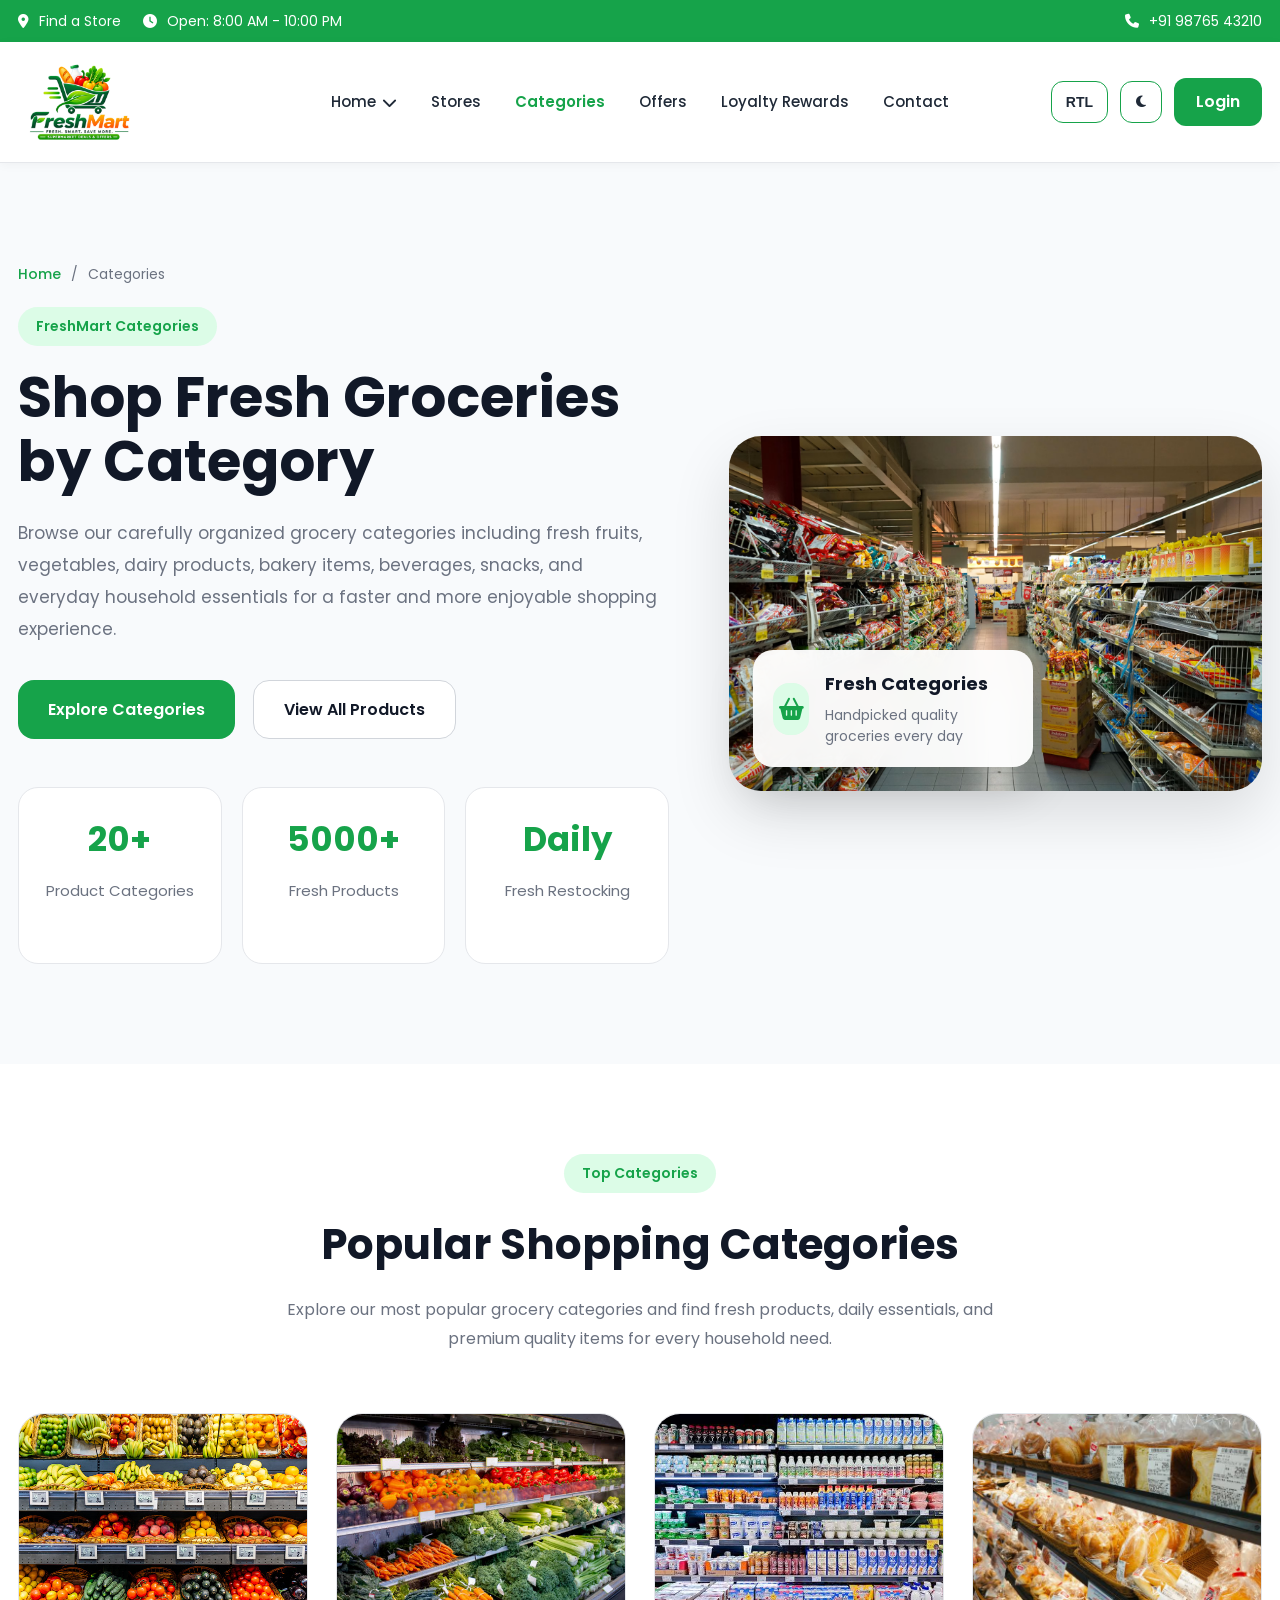
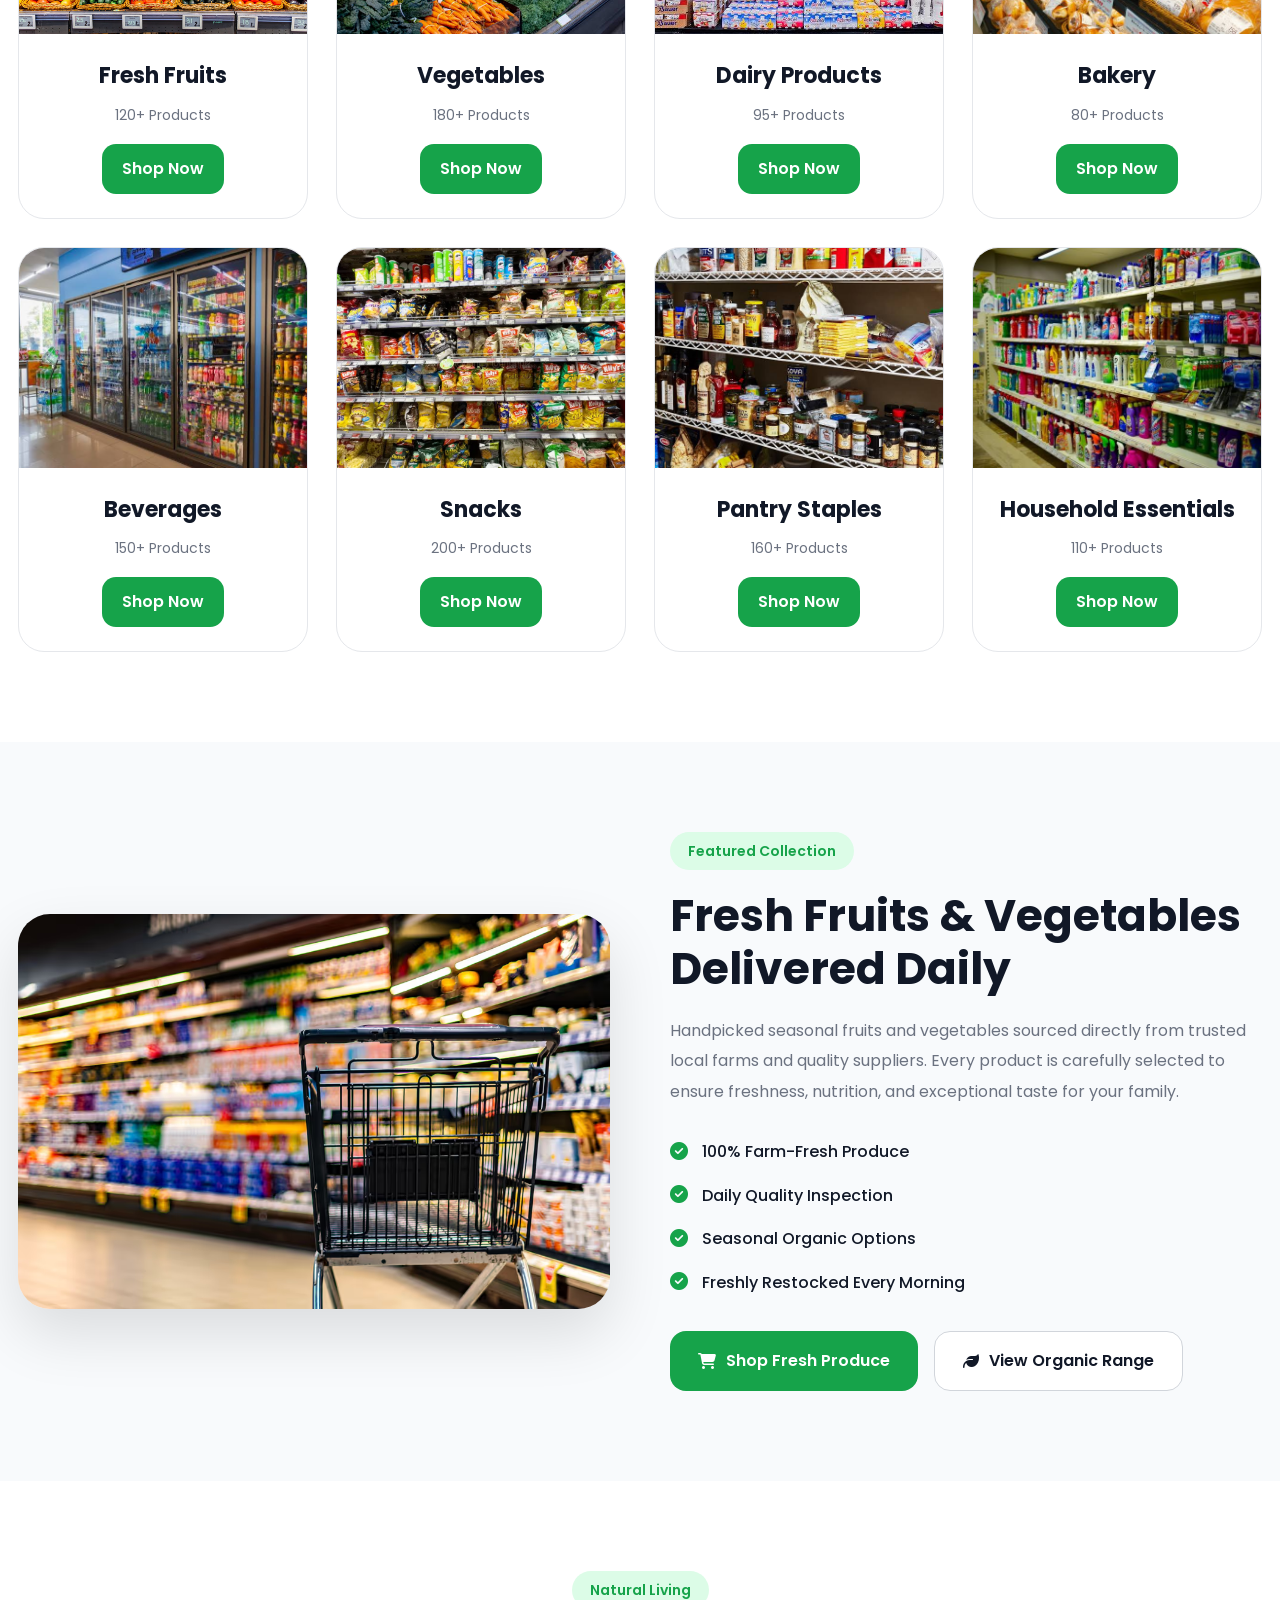
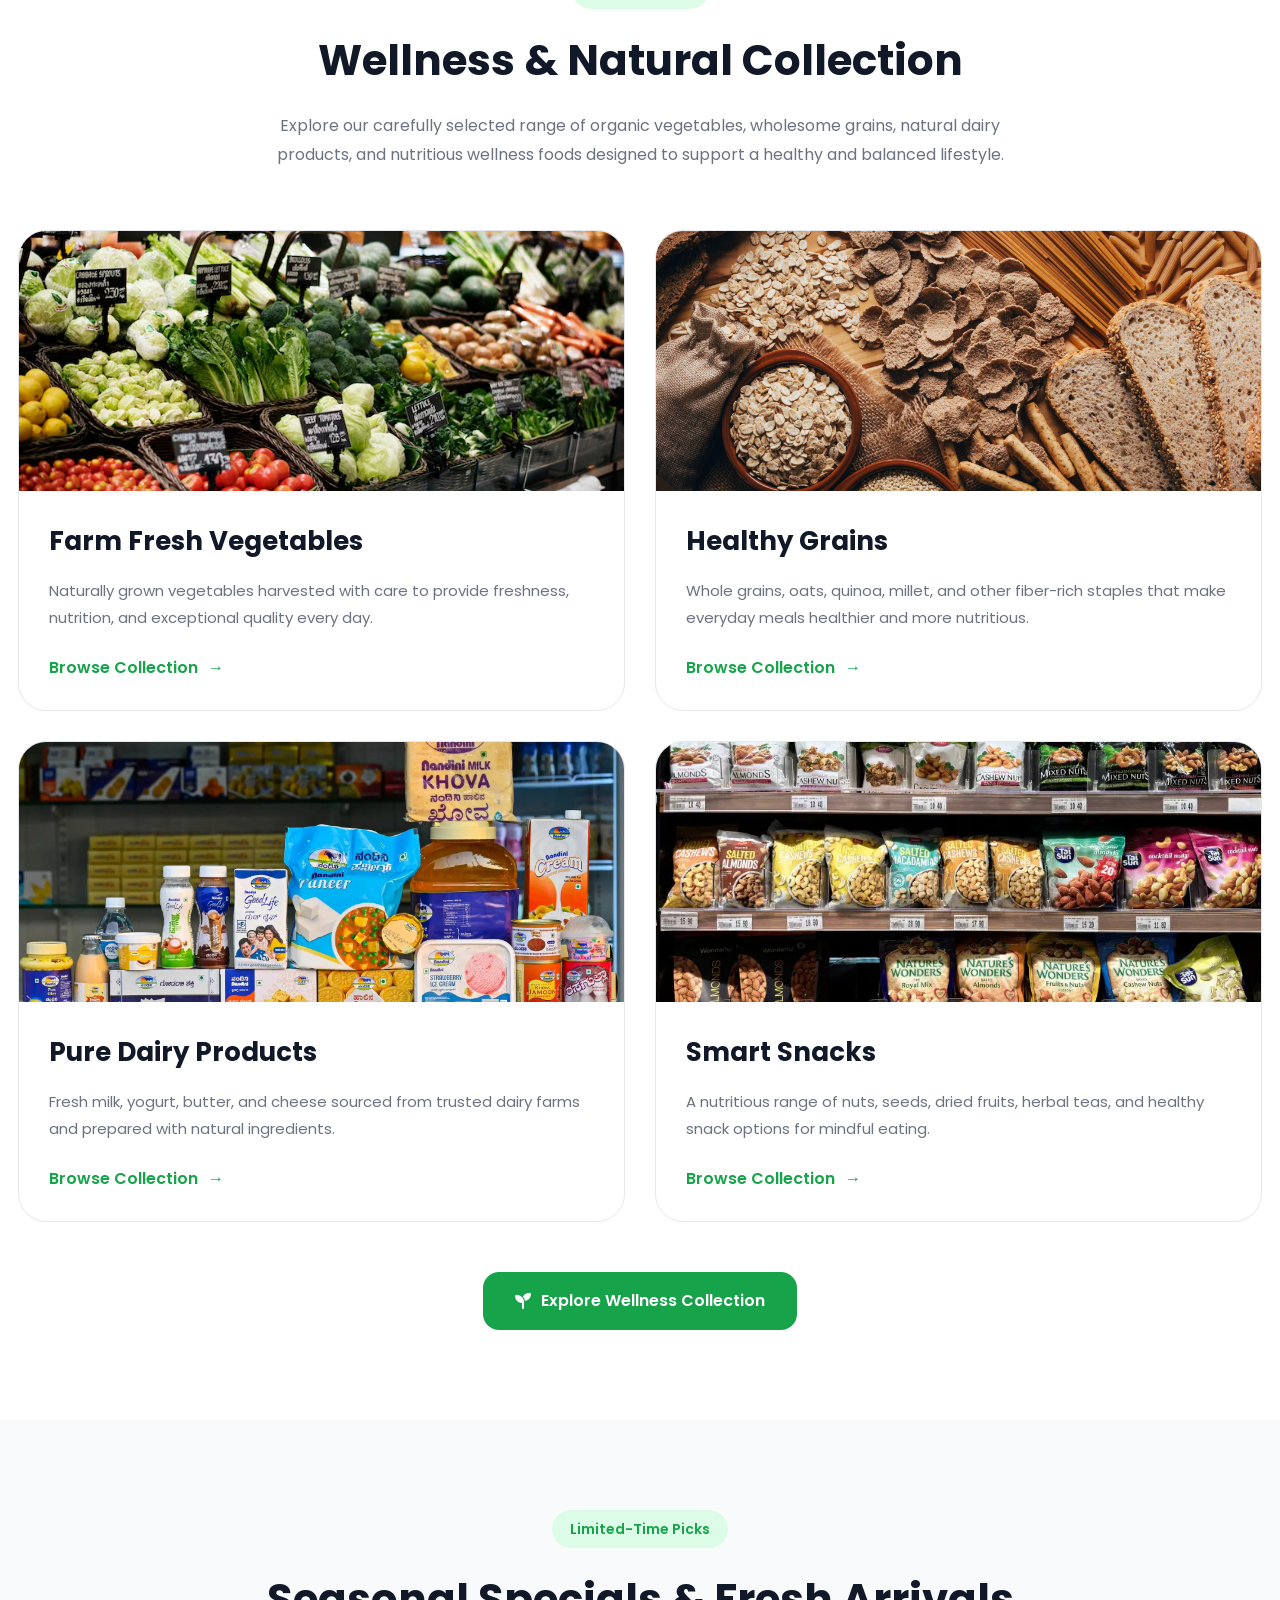
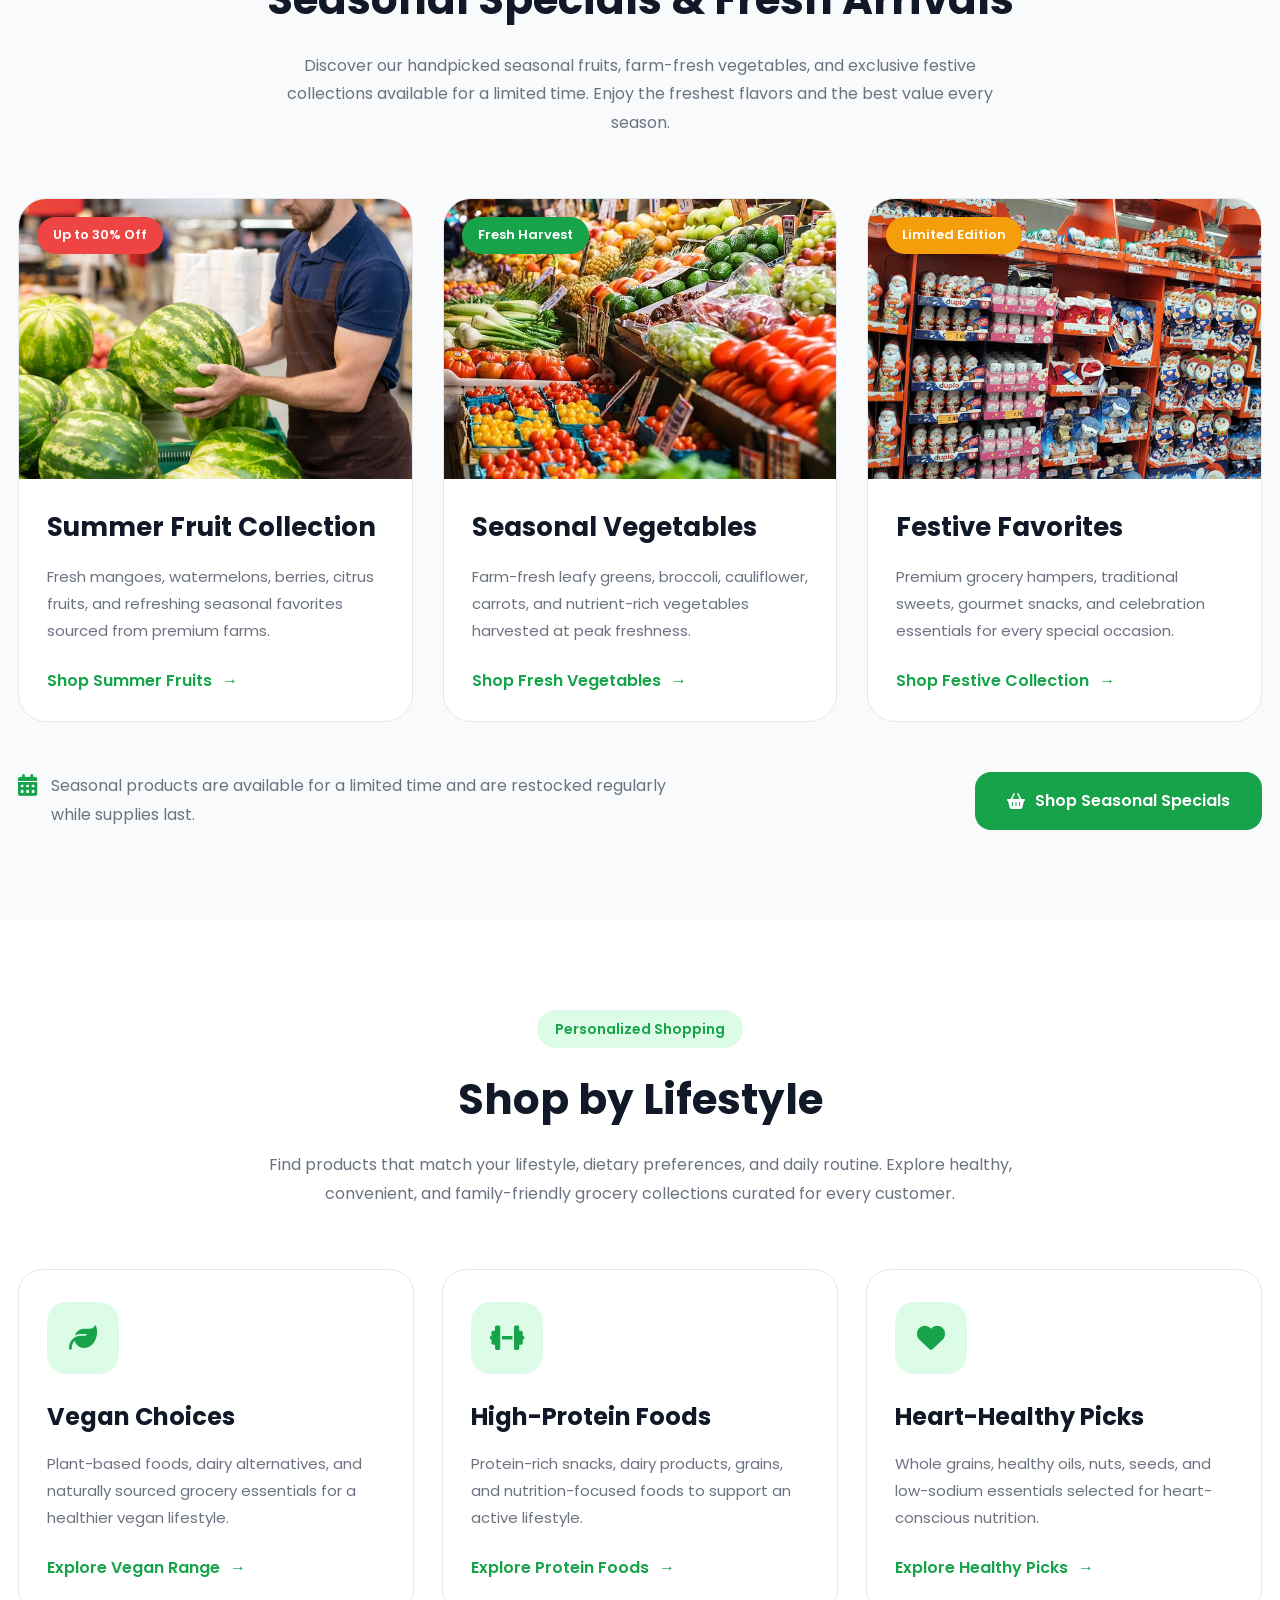
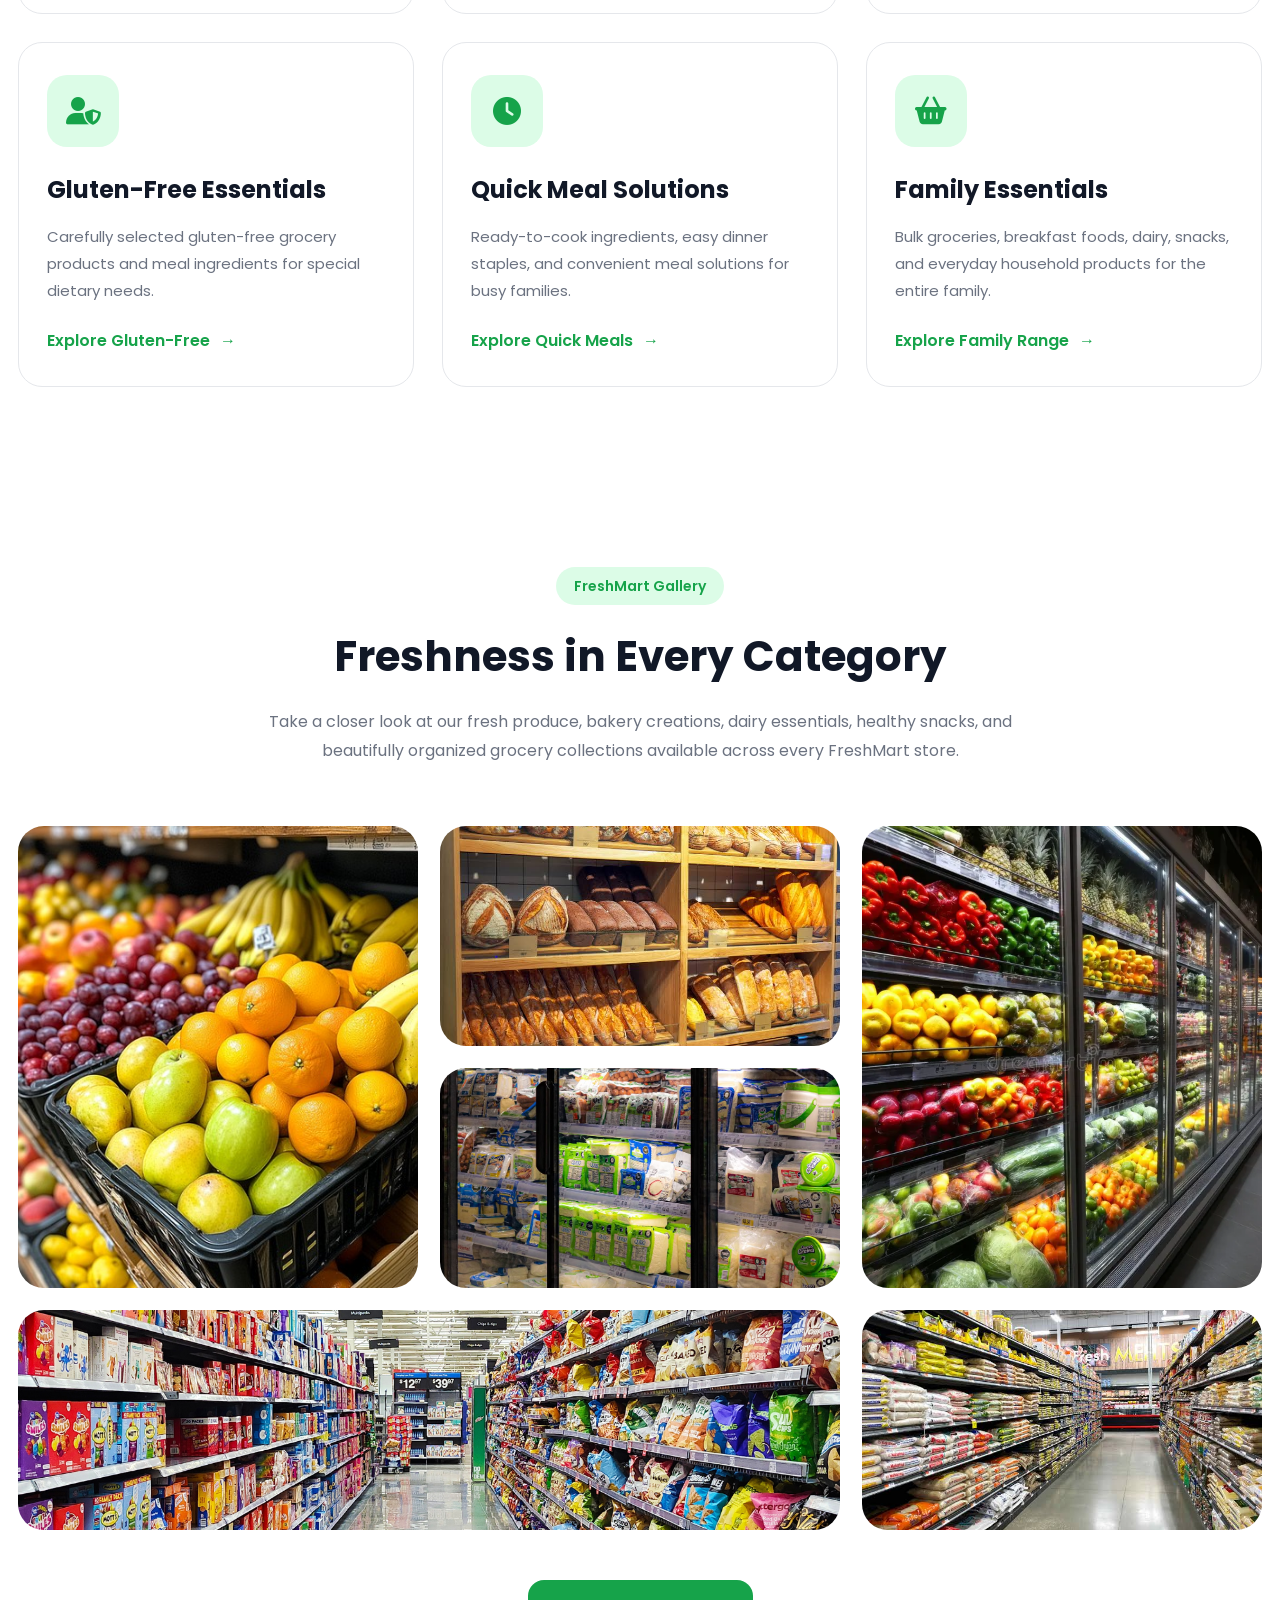
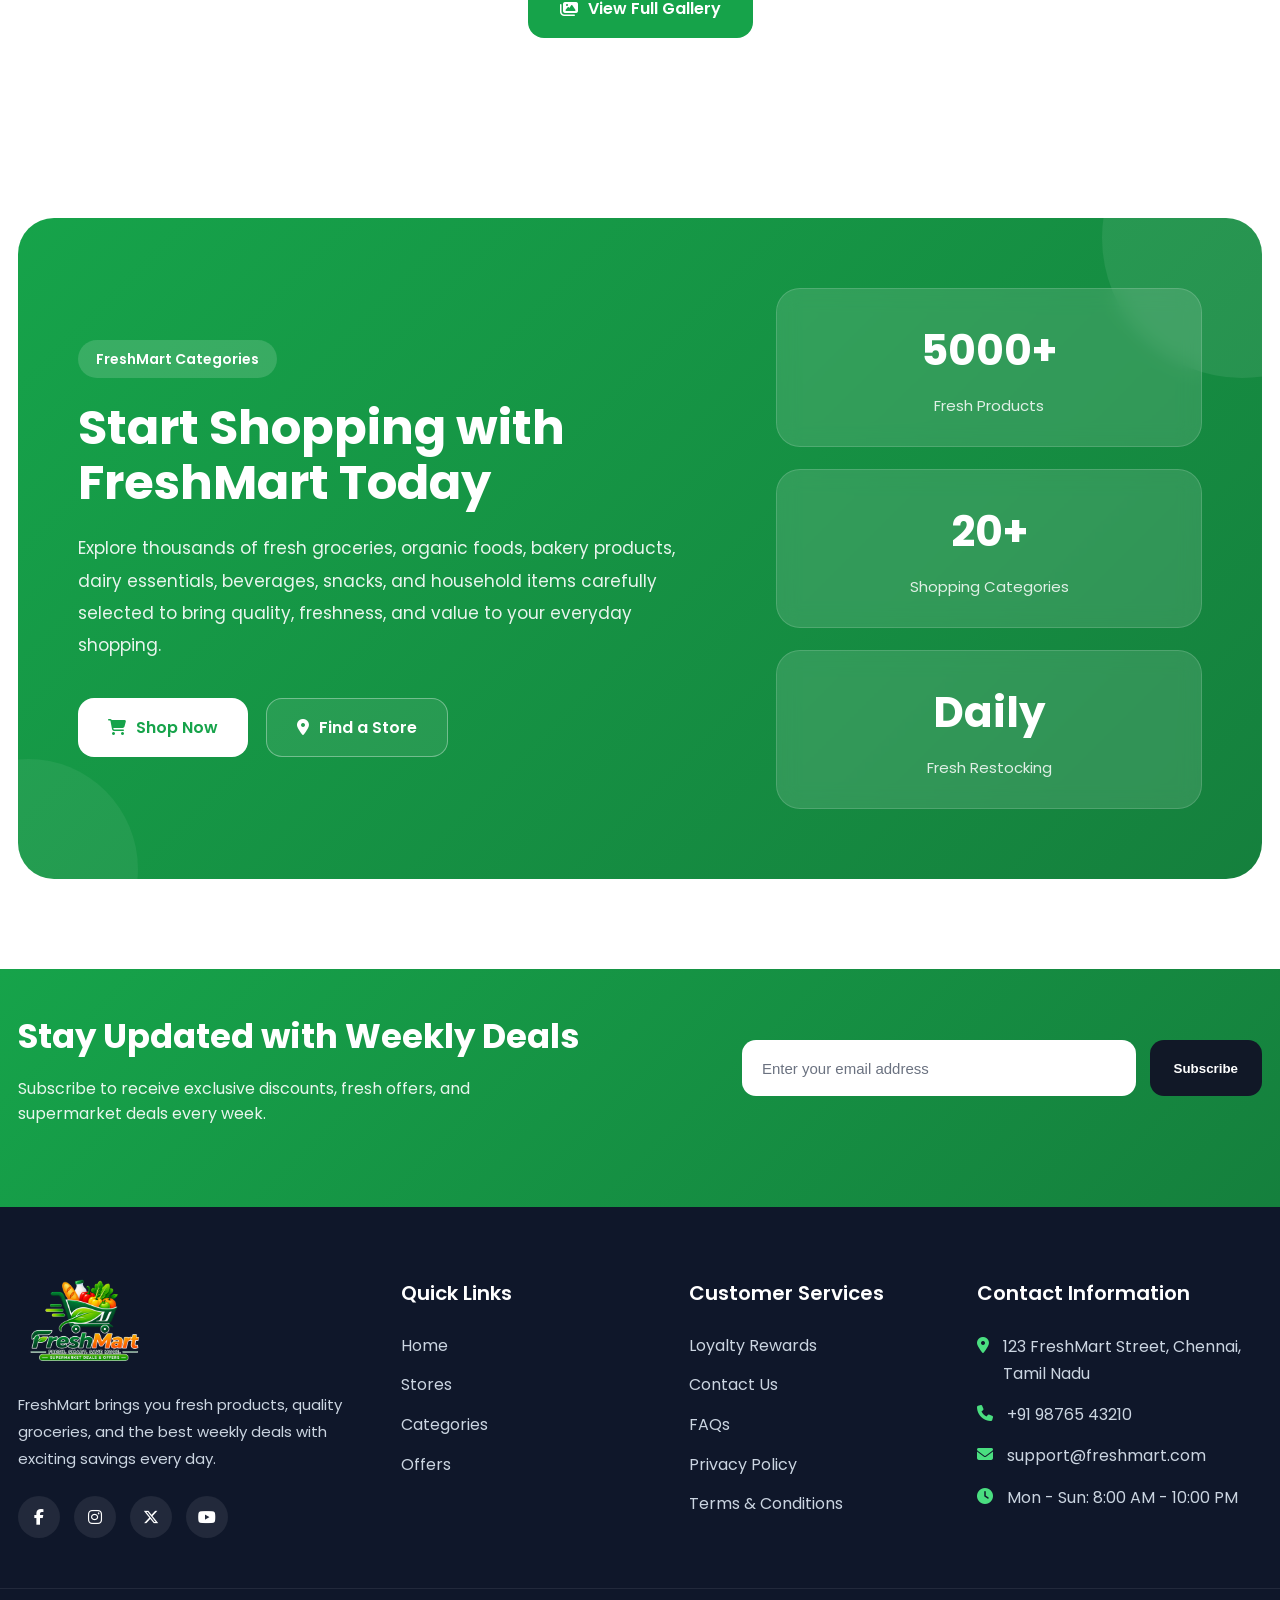
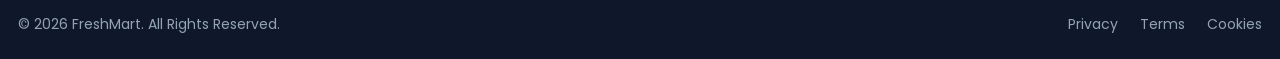
==== commit c26369d2: "Update categories.html" ====
--- a/categories.html
+++ b/categories.html
@@ -244,7 +244,7 @@
         <div class="popular-content">
           <h3>Fresh Fruits</h3>
           <p>120+ Products</p>
-          <a href="shop.html">Shop Now</a>
+          <a href="#">Shop Now</a>
         </div>
       </div>
 
@@ -256,7 +256,7 @@
         <div class="popular-content">
           <h3>Vegetables</h3>
           <p>180+ Products</p>
-          <a href="shop.html">Shop Now</a>
+          <a href="#">Shop Now</a>
         </div>
       </div>
 
@@ -268,7 +268,7 @@
         <div class="popular-content">
           <h3>Dairy Products</h3>
           <p>95+ Products</p>
-          <a href="shop.html">Shop Now</a>
+          <a href="#">Shop Now</a>
         </div>
       </div>
 
@@ -280,7 +280,7 @@
         <div class="popular-content">
           <h3>Bakery</h3>
           <p>80+ Products</p>
-          <a href="shop.html">Shop Now</a>
+          <a href="#">Shop Now</a>
         </div>
       </div>
 
@@ -292,7 +292,7 @@
         <div class="popular-content">
           <h3>Beverages</h3>
           <p>150+ Products</p>
-          <a href="shop.html">Shop Now</a>
+          <a href="#">Shop Now</a>
         </div>
       </div>
 
@@ -304,7 +304,7 @@
         <div class="popular-content">
           <h3>Snacks</h3>
           <p>200+ Products</p>
-          <a href="shop.html">Shop Now</a>
+          <a href="#">Shop Now</a>
         </div>
       </div>
 
@@ -316,7 +316,7 @@
         <div class="popular-content">
           <h3>Pantry Staples</h3>
           <p>160+ Products</p>
-          <a href="shop.html">Shop Now</a>
+          <a href="#">Shop Now</a>
         </div>
       </div>
 
@@ -328,7 +328,7 @@
         <div class="popular-content">
           <h3>Household Essentials</h3>
           <p>110+ Products</p>
-          <a href="shop.html">Shop Now</a>
+          <a href="#">Shop Now</a>
         </div>
       </div>
 
@@ -394,7 +394,7 @@
             Shop Fresh Produce
           </a>
 
-          <a href="shop.html" class="produce-secondary-btn">
+          <a href="#" class="produce-secondary-btn">
             <i class="fas fa-leaf"></i>
             View Organic Range
           </a>
@@ -436,7 +436,7 @@
             Naturally grown vegetables harvested with care to provide freshness,
             nutrition, and exceptional quality every day.
           </p>
-          <a href="shop.html">Browse Collection</a>
+          <a href="#">Browse Collection</a>
         </div>
       </div>
 
@@ -451,7 +451,7 @@
             Whole grains, oats, quinoa, millet, and other fiber-rich staples
             that make everyday meals healthier and more nutritious.
           </p>
-          <a href="shop.html">Browse Collection</a>
+          <a href="#">Browse Collection</a>
         </div>
       </div>
 
@@ -466,7 +466,7 @@
             Fresh milk, yogurt, butter, and cheese sourced from trusted dairy
             farms and prepared with natural ingredients.
           </p>
-          <a href="shop.html">Browse Collection</a>
+          <a href="#">Browse Collection</a>
         </div>
       </div>
 
@@ -481,14 +481,14 @@
             A nutritious range of nuts, seeds, dried fruits, herbal teas, and
             healthy snack options for mindful eating.
           </p>
-          <a href="shop.html">Browse Collection</a>
+          <a href="#">Browse Collection</a>
         </div>
       </div>
 
     </div>
 
     <div class="wellness-footer">
-      <a href="shop.html" class="wellness-btn">
+      <a href="#" class="wellness-btn">
         <i class="fas fa-seedling"></i>
         Explore Wellness Collection
       </a>
@@ -526,7 +526,7 @@
             Fresh mangoes, watermelons, berries, citrus fruits, and refreshing
             seasonal favorites sourced from premium farms.
           </p>
-          <a href="shop.html">Shop Summer Fruits</a>
+          <a href="#">Shop Summer Fruits</a>
         </div>
       </div>
 
@@ -542,7 +542,7 @@
             Farm-fresh leafy greens, broccoli, cauliflower, carrots, and
             nutrient-rich vegetables harvested at peak freshness.
           </p>
-          <a href="shop.html">Shop Fresh Vegetables</a>
+          <a href="#">Shop Fresh Vegetables</a>
         </div>
       </div>
 
@@ -558,7 +558,7 @@
             Premium grocery hampers, traditional sweets, gourmet snacks, and
             celebration essentials for every special occasion.
           </p>
-          <a href="shop.html">Shop Festive Collection</a>
+          <a href="#">Shop Festive Collection</a>
         </div>
       </div>
 
@@ -573,7 +573,7 @@
         </p>
       </div>
 
-      <a href="shop.html" class="seasonal-btn">
+      <a href="#" class="seasonal-btn">
         <i class="fas fa-basket-shopping"></i>
         Shop Seasonal Specials
       </a>
@@ -611,7 +611,7 @@
             Plant-based foods, dairy alternatives, and naturally sourced
             grocery essentials for a healthier vegan lifestyle.
           </p>
-          <a href="shop.html">Explore Vegan Range</a>
+          <a href="#">Explore Vegan Range</a>
         </div>
       </div>
 
@@ -626,7 +626,7 @@
             Protein-rich snacks, dairy products, grains, and nutrition-focused
             foods to support an active lifestyle.
           </p>
-          <a href="shop.html">Explore Protein Foods</a>
+          <a href="#">Explore Protein Foods</a>
         </div>
       </div>
 
@@ -641,7 +641,7 @@
             Whole grains, healthy oils, nuts, seeds, and low-sodium essentials
             selected for heart-conscious nutrition.
           </p>
-          <a href="shop.html">Explore Healthy Picks</a>
+          <a href="#">Explore Healthy Picks</a>
         </div>
       </div>
 
@@ -656,7 +656,7 @@
             Carefully selected gluten-free grocery products and meal ingredients
             for special dietary needs.
           </p>
-          <a href="shop.html">Explore Gluten-Free</a>
+          <a href="#">Explore Gluten-Free</a>
         </div>
       </div>
 
@@ -671,7 +671,7 @@
             Ready-to-cook ingredients, easy dinner staples, and convenient meal
             solutions for busy families.
           </p>
-          <a href="shop.html">Explore Quick Meals</a>
+          <a href="#">Explore Quick Meals</a>
         </div>
       </div>
 
@@ -686,7 +686,7 @@
             Bulk groceries, breakfast foods, dairy, snacks, and everyday
             household products for the entire family.
           </p>
-          <a href="shop.html">Explore Family Range</a>
+          <a href="#">Explore Family Range</a>
         </div>
       </div>
 
@@ -801,12 +801,12 @@
 
         <div class="ctafresh-buttons">
 
-          <a href="shop.html" class="ctafresh-primary-btn">
+          <a href="#" class="ctafresh-primary-btn">
             <i class="fas fa-cart-shopping"></i>
             Shop Now
           </a>
 
-          <a href="stores.html" class="ctafresh-secondary-btn">
+          <a href="#" class="ctafresh-secondary-btn">
             <i class="fas fa-location-dot"></i>
             Find a Store
           </a>
--- a/css/style.css
+++ b/css/style.css
@@ -25,7 +25,9 @@
   --shadow:0 8px 25px rgba(0,0,0,.08);
   --transition:all .3s ease;
 }
-
+html {
+    scroll-behavior: smooth;
+}
 /* ========================================
    RESET
 ======================================== */
@@ -14363,4 +14365,99 @@
 body.rtl .auth-controls{
     right: auto;
     left: 24px;
+}
+
+
+
+
+
+
+
+
+
+
+
+
+
+
+
+/*******SCROLL-TOP***********/
+
+/* ========================================
+   SCROLL TO TOP
+======================================== */
+
+.scroll-top-btn {
+    position: fixed;
+    right: 25px;
+    bottom: 25px;
+
+    width: 48px;
+    height: 48px;
+
+    border: none;
+    border-radius: 50%;
+
+    background: #16a34a;
+    color: #ffffff;
+
+    display: flex;
+    align-items: center;
+    justify-content: center;
+
+    font-size: 18px;
+    cursor: pointer;
+
+    box-shadow: 0 8px 25px rgba(0, 0, 0, 0.18);
+
+    opacity: 0;
+    visibility: hidden;
+    transform: translateY(15px);
+
+    transition: all 0.3s ease;
+
+    z-index: 9999;
+}
+
+.scroll-top-btn.show {
+    opacity: 1;
+    visibility: visible;
+    transform: translateY(0);
+}
+
+.scroll-top-btn:hover {
+    background: #15803d;
+    transform: translateY(-4px);
+}
+
+/* Dark Mode */
+body.dark-mode .scroll-top-btn {
+    background: #22c55e;
+    color: #ffffff;
+}
+
+body.dark-mode .scroll-top-btn:hover {
+    background: #16a34a;
+}
+
+/* RTL */
+html[dir="rtl"] .scroll-top-btn {
+    right: auto;
+    left: 25px;
+}
+
+/* Mobile */
+@media (max-width: 600px) {
+    .scroll-top-btn {
+        width: 44px;
+        height: 44px;
+        right: 18px;
+        bottom: 18px;
+        font-size: 16px;
+    }
+
+    html[dir="rtl"] .scroll-top-btn {
+        right: auto;
+        left: 18px;
+    }
 }
--- a/css/responsive.css
+++ b/css/responsive.css
@@ -153,8 +153,8 @@
   }
 
   .logo img{
-    width:42px;
-    height:42px;
+    width:55px;
+    height:55px;
   }
 
   .logo span{
@@ -193,8 +193,8 @@
   }
 
   .logo img{
-    width:38px;
-    height:38px;
+    width:40px;
+    height:40px;
   }
 
   .logo span{
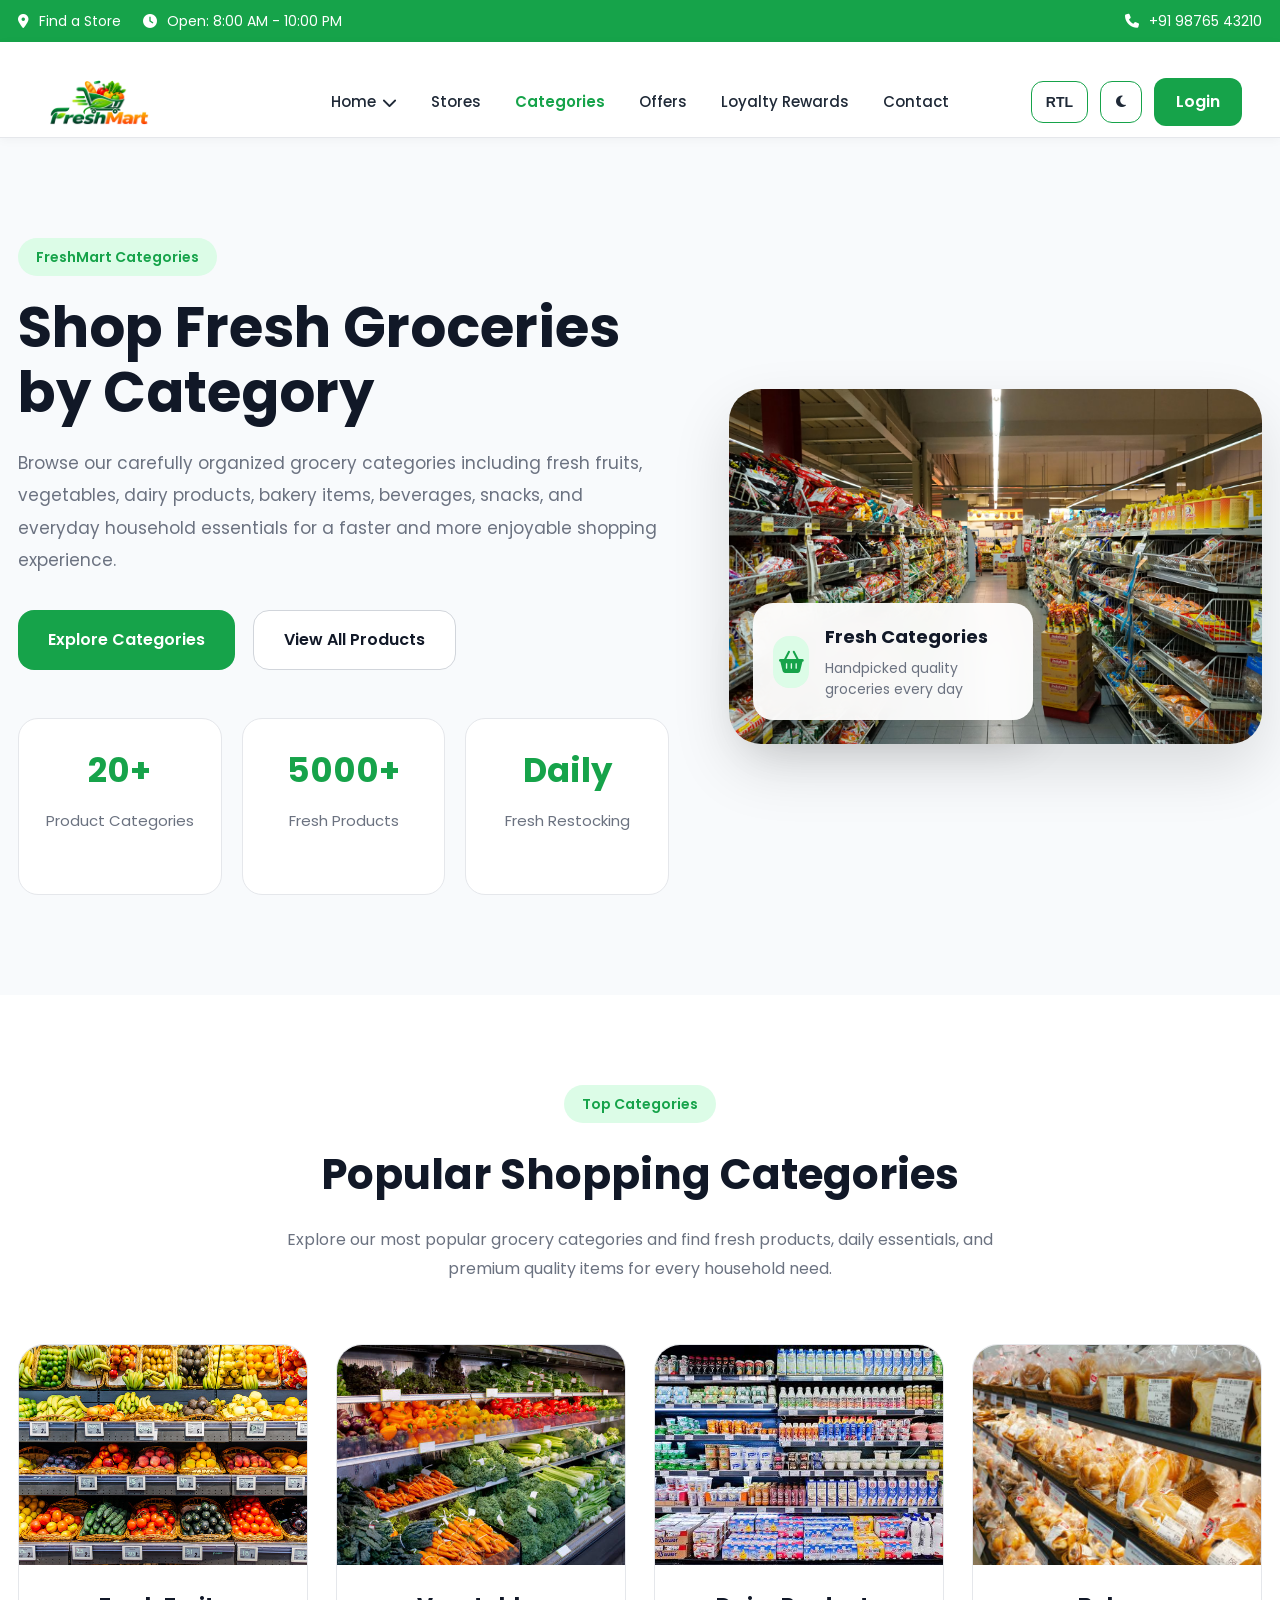
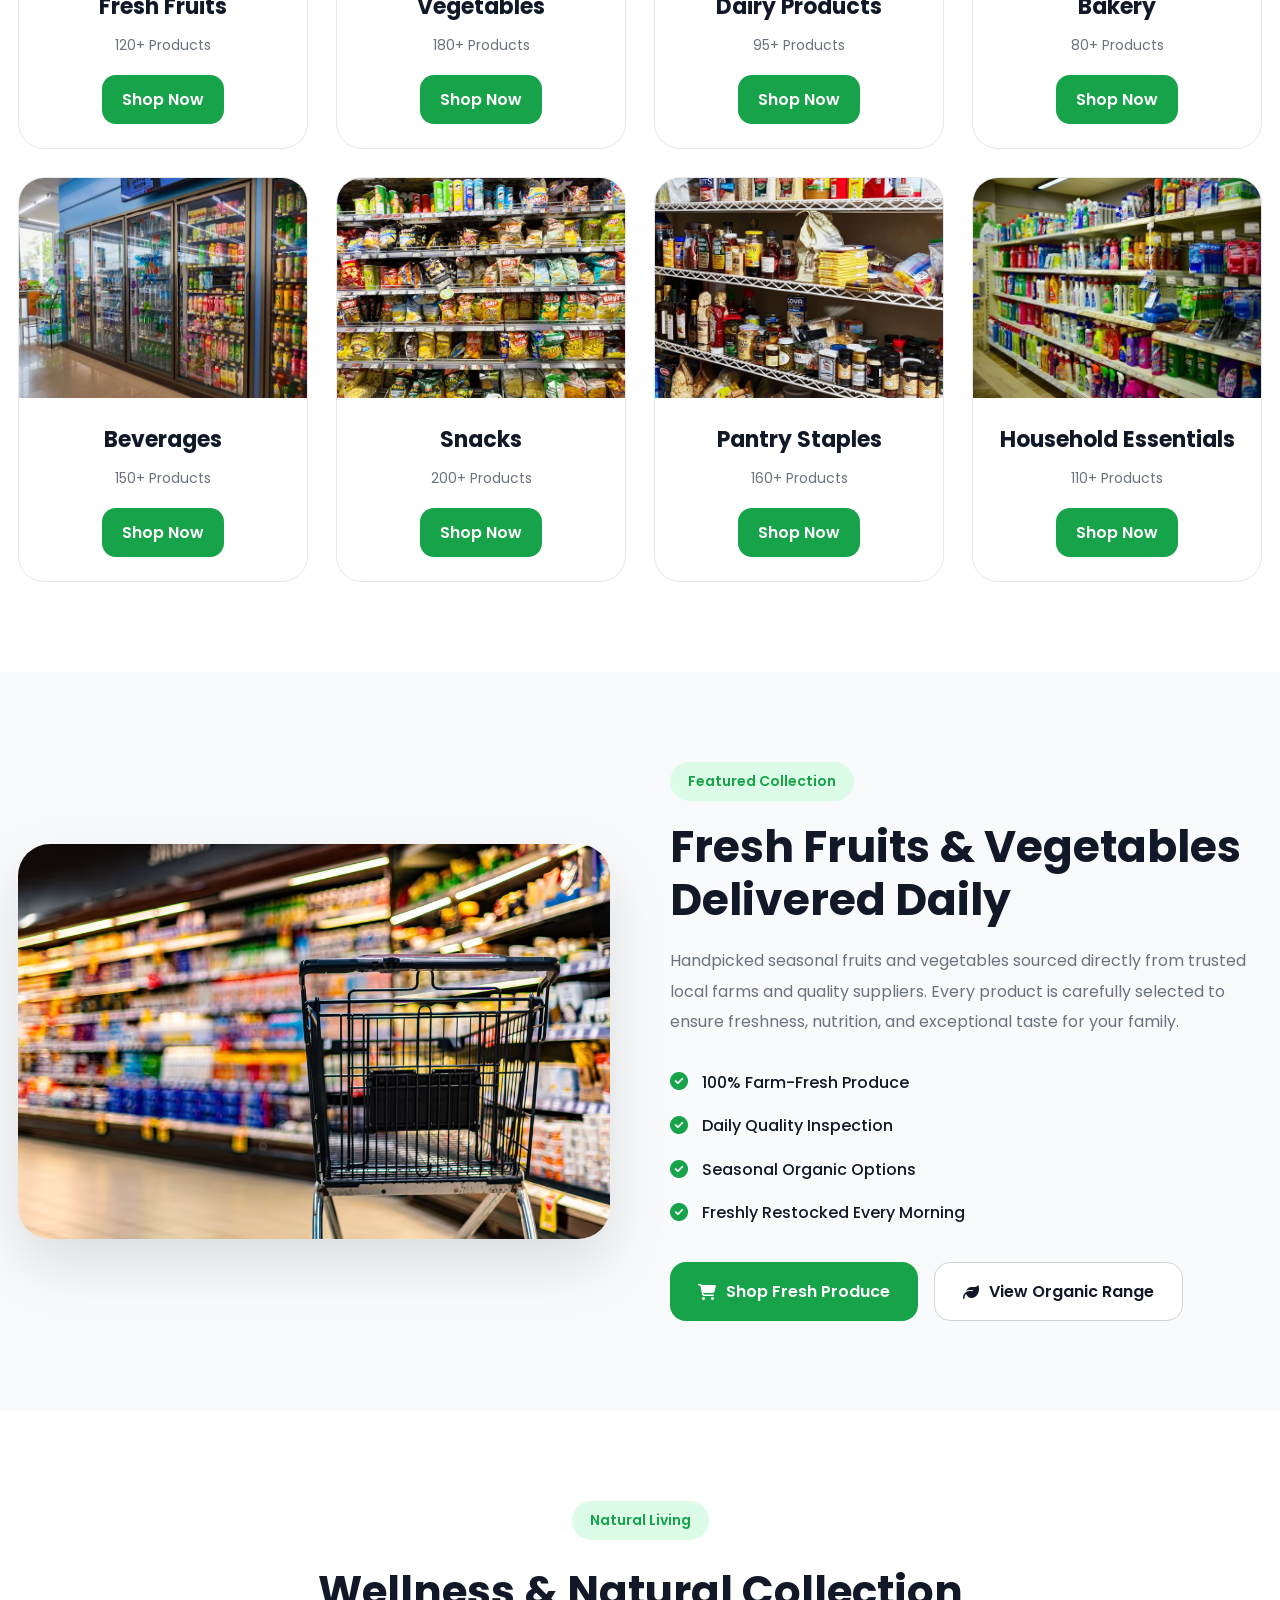
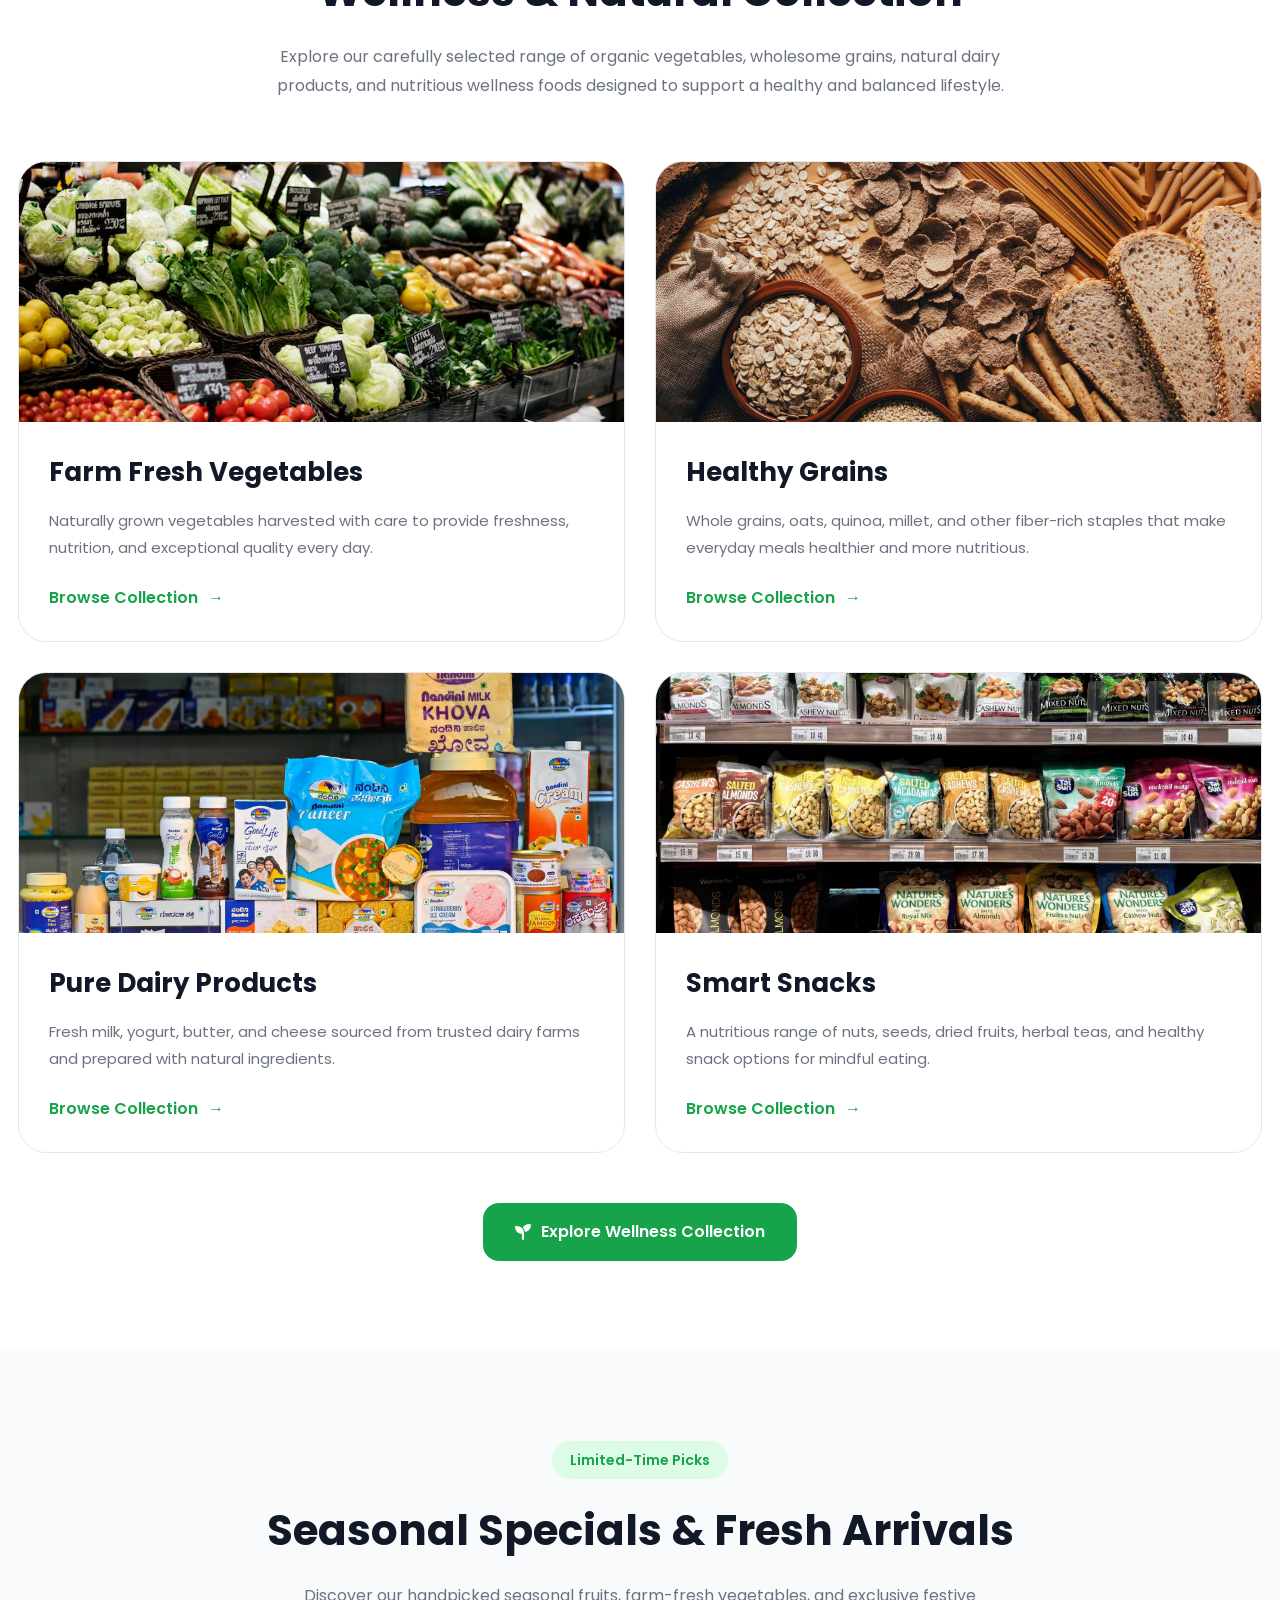
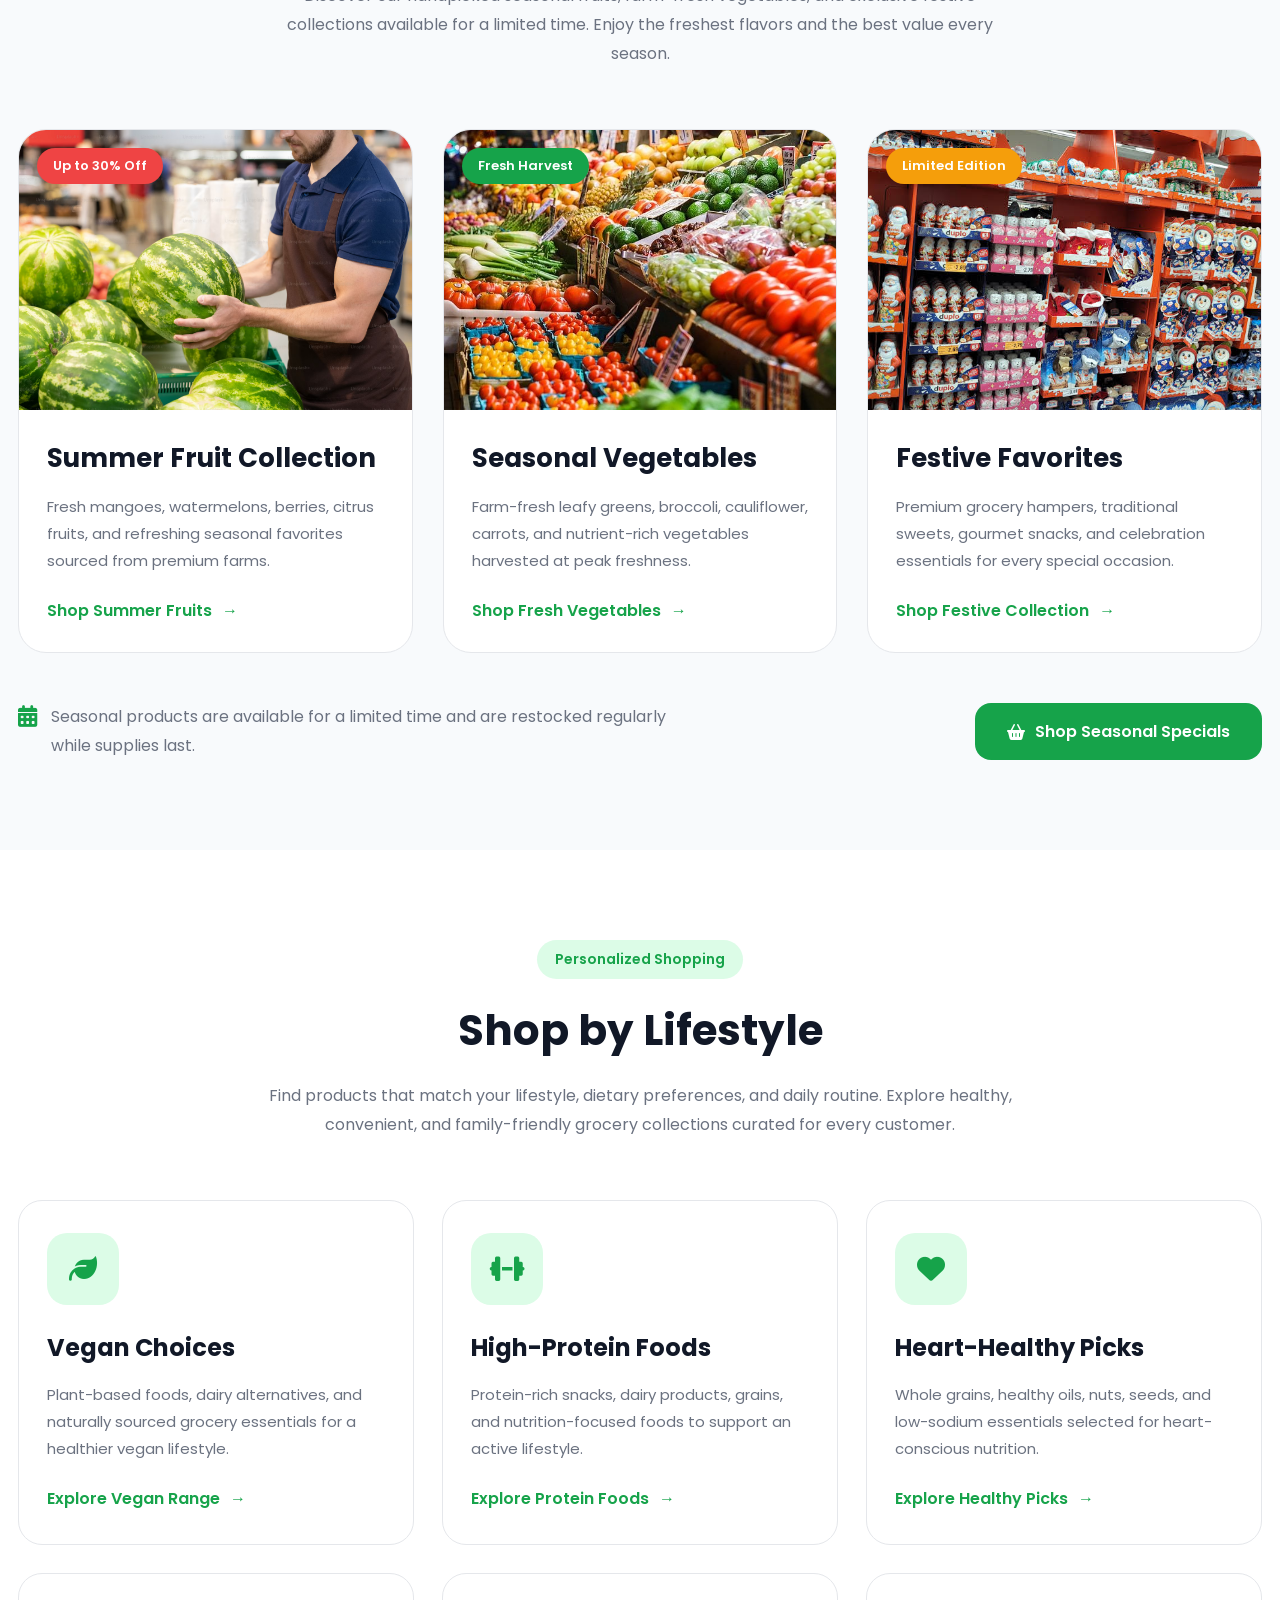
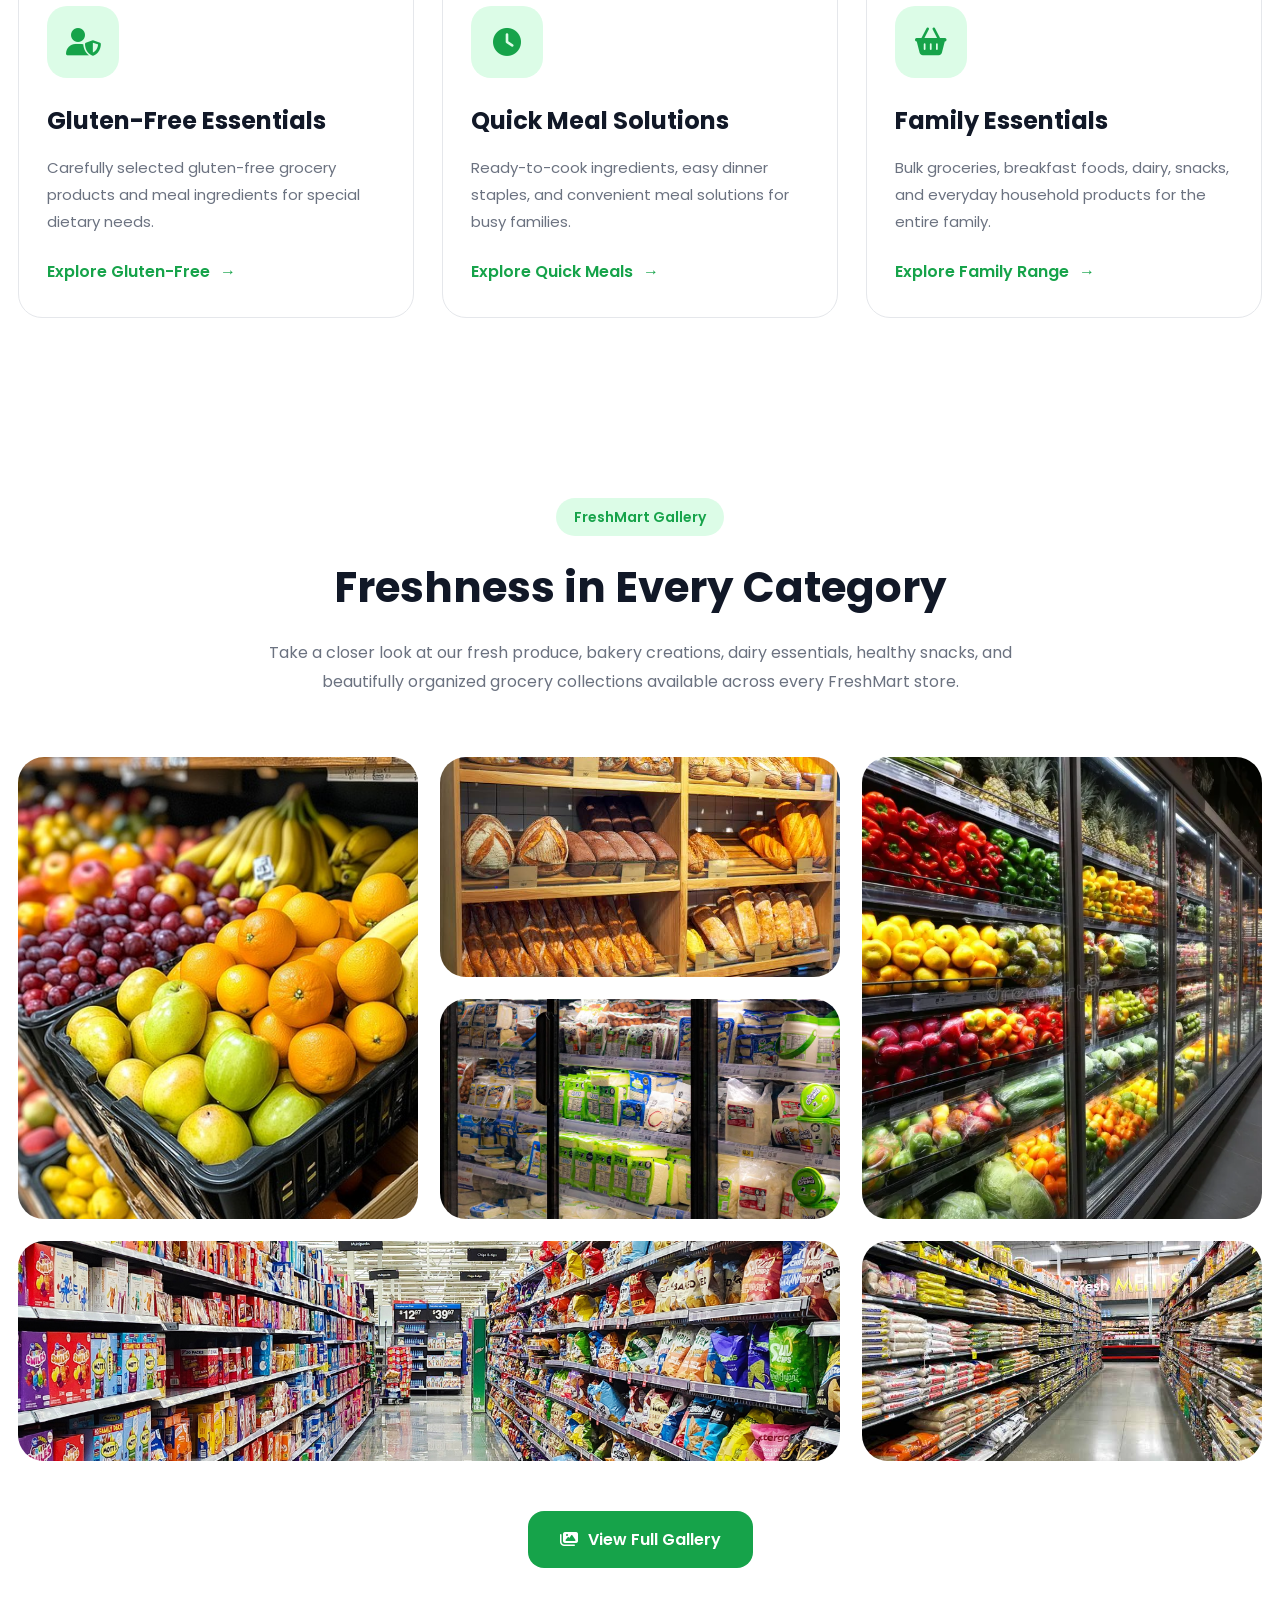
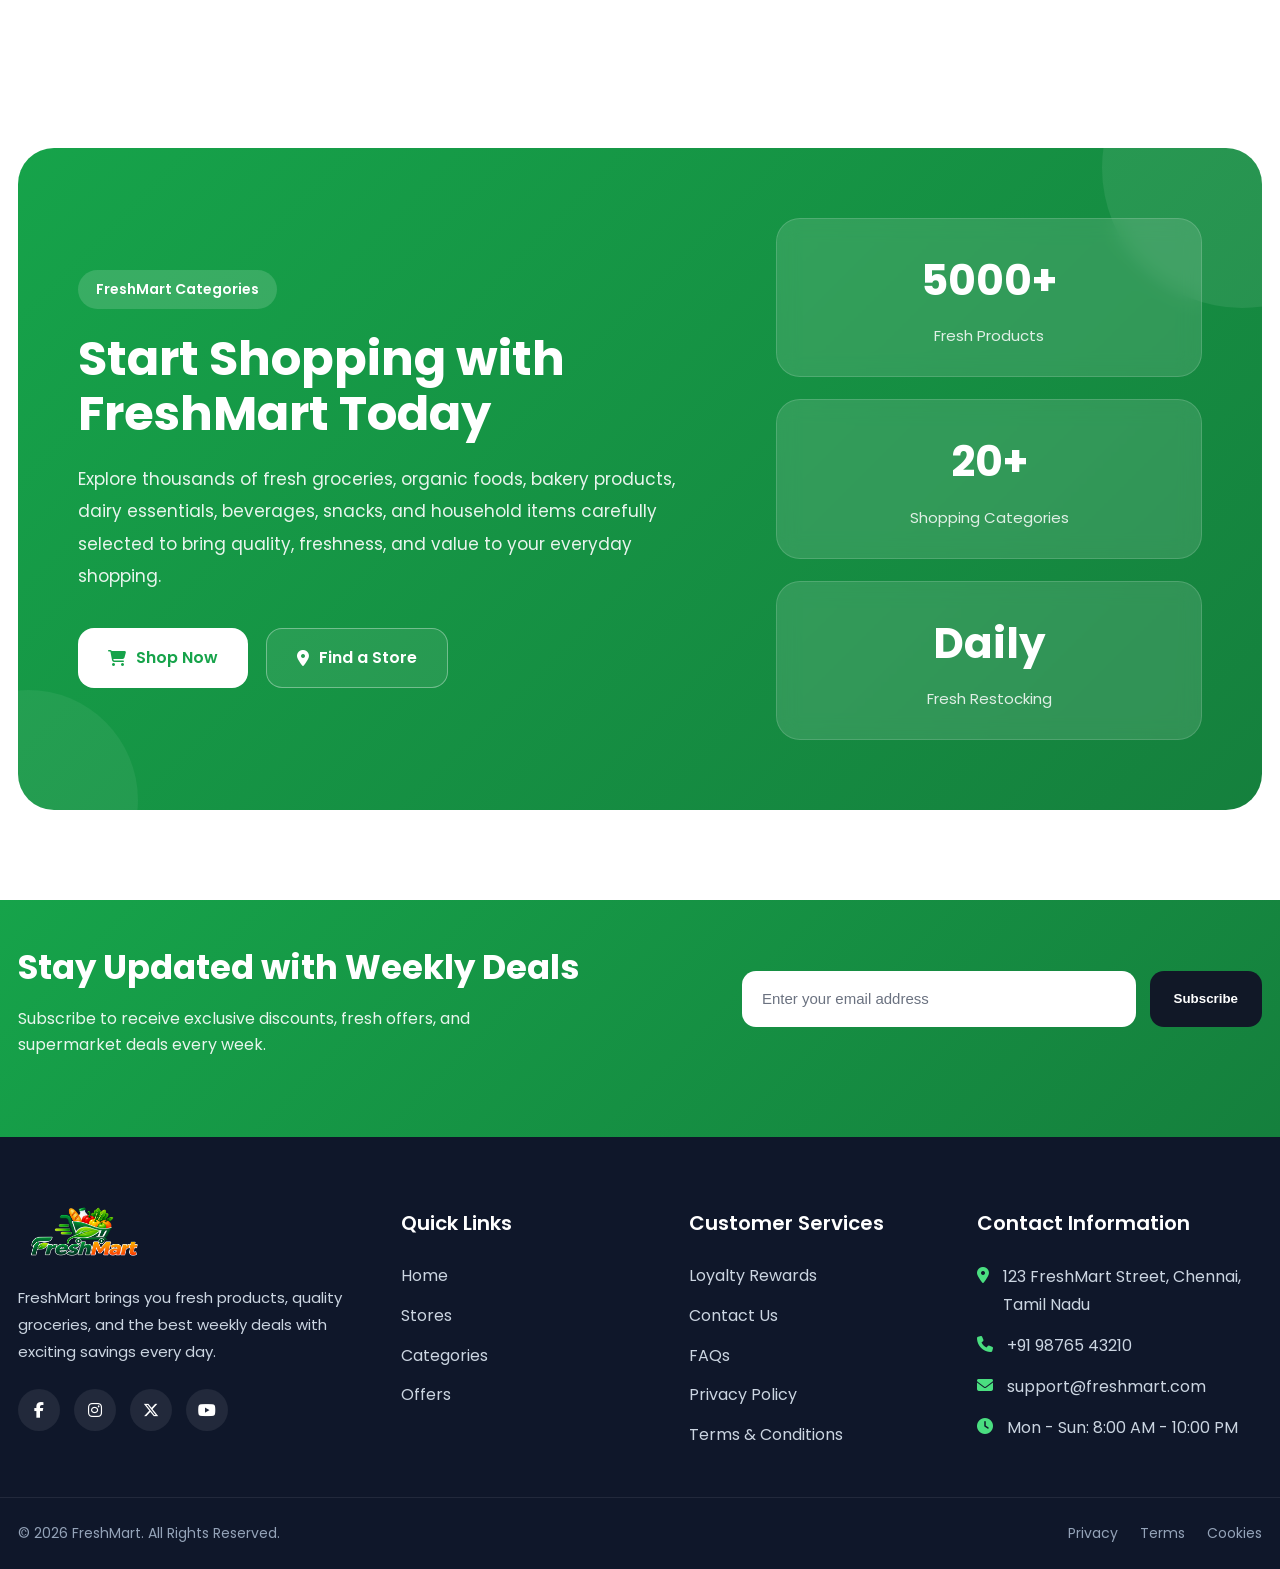
==== commit e6735bda: "Add files via upload" ====
--- a/categories.html
+++ b/categories.html
@@ -148,11 +148,7 @@
 
       <div class="catalog-content">
 
-        <div class="catalog-breadcrumb">
-          <a href="index.html">Home</a>
-          <span>/</span>
-          <span>Categories</span>
-        </div>
+        
 
         <span class="catalog-badge">FreshMart Categories</span>
 
@@ -244,7 +240,7 @@
         <div class="popular-content">
           <h3>Fresh Fruits</h3>
           <p>120+ Products</p>
-          <a href="#">Shop Now</a>
+          <a href="shop.html">Shop Now</a>
         </div>
       </div>
 
@@ -256,7 +252,7 @@
         <div class="popular-content">
           <h3>Vegetables</h3>
           <p>180+ Products</p>
-          <a href="#">Shop Now</a>
+          <a href="shop.html">Shop Now</a>
         </div>
       </div>
 
@@ -268,7 +264,7 @@
         <div class="popular-content">
           <h3>Dairy Products</h3>
           <p>95+ Products</p>
-          <a href="#">Shop Now</a>
+          <a href="shop.html">Shop Now</a>
         </div>
       </div>
 
@@ -280,7 +276,7 @@
         <div class="popular-content">
           <h3>Bakery</h3>
           <p>80+ Products</p>
-          <a href="#">Shop Now</a>
+          <a href="shop.html">Shop Now</a>
         </div>
       </div>
 
@@ -292,7 +288,7 @@
         <div class="popular-content">
           <h3>Beverages</h3>
           <p>150+ Products</p>
-          <a href="#">Shop Now</a>
+          <a href="shop.html">Shop Now</a>
         </div>
       </div>
 
@@ -304,7 +300,7 @@
         <div class="popular-content">
           <h3>Snacks</h3>
           <p>200+ Products</p>
-          <a href="#">Shop Now</a>
+          <a href="shop.html">Shop Now</a>
         </div>
       </div>
 
@@ -316,7 +312,7 @@
         <div class="popular-content">
           <h3>Pantry Staples</h3>
           <p>160+ Products</p>
-          <a href="#">Shop Now</a>
+          <a href="shop.html">Shop Now</a>
         </div>
       </div>
 
@@ -328,7 +324,7 @@
         <div class="popular-content">
           <h3>Household Essentials</h3>
           <p>110+ Products</p>
-          <a href="#">Shop Now</a>
+          <a href="shop.html">Shop Now</a>
         </div>
       </div>
 
@@ -394,7 +390,7 @@
             Shop Fresh Produce
           </a>
 
-          <a href="#" class="produce-secondary-btn">
+          <a href="shop.html" class="produce-secondary-btn">
             <i class="fas fa-leaf"></i>
             View Organic Range
           </a>
@@ -436,7 +432,7 @@
             Naturally grown vegetables harvested with care to provide freshness,
             nutrition, and exceptional quality every day.
           </p>
-          <a href="#">Browse Collection</a>
+          <a href="shop.html">Browse Collection</a>
         </div>
       </div>
 
@@ -451,7 +447,7 @@
             Whole grains, oats, quinoa, millet, and other fiber-rich staples
             that make everyday meals healthier and more nutritious.
           </p>
-          <a href="#">Browse Collection</a>
+          <a href="shop.html">Browse Collection</a>
         </div>
       </div>
 
@@ -466,7 +462,7 @@
             Fresh milk, yogurt, butter, and cheese sourced from trusted dairy
             farms and prepared with natural ingredients.
           </p>
-          <a href="#">Browse Collection</a>
+          <a href="shop.html">Browse Collection</a>
         </div>
       </div>
 
@@ -481,14 +477,14 @@
             A nutritious range of nuts, seeds, dried fruits, herbal teas, and
             healthy snack options for mindful eating.
           </p>
-          <a href="#">Browse Collection</a>
+          <a href="shop.html">Browse Collection</a>
         </div>
       </div>
 
     </div>
 
     <div class="wellness-footer">
-      <a href="#" class="wellness-btn">
+      <a href="shop.html" class="wellness-btn">
         <i class="fas fa-seedling"></i>
         Explore Wellness Collection
       </a>
@@ -526,7 +522,7 @@
             Fresh mangoes, watermelons, berries, citrus fruits, and refreshing
             seasonal favorites sourced from premium farms.
           </p>
-          <a href="#">Shop Summer Fruits</a>
+          <a href="shop.html">Shop Summer Fruits</a>
         </div>
       </div>
 
@@ -542,7 +538,7 @@
             Farm-fresh leafy greens, broccoli, cauliflower, carrots, and
             nutrient-rich vegetables harvested at peak freshness.
           </p>
-          <a href="#">Shop Fresh Vegetables</a>
+          <a href="shop.html">Shop Fresh Vegetables</a>
         </div>
       </div>
 
@@ -558,7 +554,7 @@
             Premium grocery hampers, traditional sweets, gourmet snacks, and
             celebration essentials for every special occasion.
           </p>
-          <a href="#">Shop Festive Collection</a>
+          <a href="shop.html">Shop Festive Collection</a>
         </div>
       </div>
 
@@ -573,7 +569,7 @@
         </p>
       </div>
 
-      <a href="#" class="seasonal-btn">
+      <a href="shop.html" class="seasonal-btn">
         <i class="fas fa-basket-shopping"></i>
         Shop Seasonal Specials
       </a>
@@ -611,7 +607,7 @@
             Plant-based foods, dairy alternatives, and naturally sourced
             grocery essentials for a healthier vegan lifestyle.
           </p>
-          <a href="#">Explore Vegan Range</a>
+          <a href="shop.html">Explore Vegan Range</a>
         </div>
       </div>
 
@@ -626,7 +622,7 @@
             Protein-rich snacks, dairy products, grains, and nutrition-focused
             foods to support an active lifestyle.
           </p>
-          <a href="#">Explore Protein Foods</a>
+          <a href="shop.html">Explore Protein Foods</a>
         </div>
       </div>
 
@@ -641,7 +637,7 @@
             Whole grains, healthy oils, nuts, seeds, and low-sodium essentials
             selected for heart-conscious nutrition.
           </p>
-          <a href="#">Explore Healthy Picks</a>
+          <a href="shop.html">Explore Healthy Picks</a>
         </div>
       </div>
 
@@ -656,7 +652,7 @@
             Carefully selected gluten-free grocery products and meal ingredients
             for special dietary needs.
           </p>
-          <a href="#">Explore Gluten-Free</a>
+          <a href="shop.html">Explore Gluten-Free</a>
         </div>
       </div>
 
@@ -671,7 +667,7 @@
             Ready-to-cook ingredients, easy dinner staples, and convenient meal
             solutions for busy families.
           </p>
-          <a href="#">Explore Quick Meals</a>
+          <a href="shop.html">Explore Quick Meals</a>
         </div>
       </div>
 
@@ -686,7 +682,7 @@
             Bulk groceries, breakfast foods, dairy, snacks, and everyday
             household products for the entire family.
           </p>
-          <a href="#">Explore Family Range</a>
+          <a href="shop.html">Explore Family Range</a>
         </div>
       </div>
 
@@ -801,12 +797,12 @@
 
         <div class="ctafresh-buttons">
 
-          <a href="#" class="ctafresh-primary-btn">
+          <a href="shop.html" class="ctafresh-primary-btn">
             <i class="fas fa-cart-shopping"></i>
             Shop Now
           </a>
 
-          <a href="#" class="ctafresh-secondary-btn">
+          <a href="stores.html" class="ctafresh-secondary-btn">
             <i class="fas fa-location-dot"></i>
             Find a Store
           </a>
--- a/css/style.css
+++ b/css/style.css
@@ -116,7 +116,9 @@
   display:grid;
   grid-template-columns:210px 1fr 210px;
   align-items:center;
-  min-height:82px;
+  min-height:79px;
+  height: 95px;
+  padding: 0 20px;
   gap:20px;
 }
 
@@ -328,7 +330,7 @@
   width:24px;
   height:2px;
   background:var(--text);
-  transition:all 0.3s ease;
+  transition: 0.3s ease;
 }
 
 .menu-toggle span:nth-child(1){
@@ -346,7 +348,7 @@
 /* Close (X) icon */
 .menu-toggle.active span:nth-child(1){
   top:21px;
-  transform:rotate(45deg);
+  transform: translateY(7px) rotate(45deg);
 }
 
 .menu-toggle.active span:nth-child(2){
@@ -355,8 +357,9 @@
 
 .menu-toggle.active span:nth-child(3){
   top:21px;
-  transform:rotate(-45deg);
-}
+  transform: translateY(-7px) rotate(-45deg);
+}
+
 /* ========================================
    DARK MODE
 ======================================== */
@@ -439,9 +442,7 @@
    DARK MODE - MOBILE MENU
 ======================================== */
 
-body.dark-mode .nav-menu{
-  background:#07132f;
-}
+
 /* Dark mode */
 body.dark-mode .nav-menu a.active{
   color:#4ade80;
@@ -2458,7 +2459,8 @@
 
 .cta-image img{
   width:100%;
-  max-width:360px;
+  max-width:400px;
+  height: 350px;
   filter:drop-shadow(0 25px 45px rgba(0,0,0,.18));
   animation:ctaFloat 4s ease-in-out infinite;
 }
@@ -2550,7 +2552,7 @@
 ======================================== */
 
 .hero2-section{
-  padding:100px 0 80px;
+  padding:65px 0 55px;
   background:linear-gradient(135deg,#f8fafc,#ecfdf5);
   overflow:hidden;
 }
@@ -2711,16 +2713,23 @@
 
 .hero2-image{
   text-align:center;
+  width:100%;
+    max-height:500px;
+    overflow:hidden;
+    display:flex;
+    align-items:center;
+    justify-content:center;
 }
 
 .hero2-image img{
   width:100%;
-  max-width:520px;
+  max-width:620px;
   display:block;
   margin:0 auto;
   filter:drop-shadow(0 20px 40px rgba(0,0,0,.10));
   animation:none;
   transform:none;
+  transform:scale(1.08);
 }
 
 /* Remove floating offer card */
@@ -2906,11 +2915,12 @@
   display:inline-block;
   background:rgba(255,255,255,.18);
   color:#ffffff;
-  padding:8px 16px;
+  padding:6px 14px;
   border-radius:999px;
   font-size:14px;
   font-weight:600;
-  margin-bottom:20px;
+  align-self: flex-start;
+  margin-bottom:12px;
 }
 
 .featured-deal h3{
@@ -2981,7 +2991,8 @@
 
 .featured-image img{
   width:100%;
-  max-width:280px;
+  max-width:400px;
+  height: 400px;
 }
 
 /* ========================================
@@ -3002,6 +3013,7 @@
   text-align:center;
   transition:all .35s ease;
   position:relative;
+  overflow: visible;
 }
 
 .deal-card:hover{
@@ -3011,15 +3023,22 @@
 }
 
 .discount-badge{
-  position:absolute;
-  top:18px;
-  left:18px;
-  background:#ef4444;
-  color:#ffffff;
-  padding:6px 10px;
-  border-radius:10px;
-  font-size:12px;
-  font-weight:600;
+  position: absolute;
+    top: 20px;
+    left: 20px;
+    z-index: 10;
+
+    display: inline-flex;
+    width: fit-content;
+
+    padding: 6px 12px;
+    border-radius: 8px;
+
+    background: #ef4444;
+    color: #ffffff;
+
+    font-size: 14px;
+    font-weight: 700;
 }
 
 .deal-card img{
@@ -3705,12 +3724,12 @@
 .organic-featured{
   background:linear-gradient(135deg,#ecfdf5,#dcfce7);
   border:1px solid #d1fae5;
-  border-radius:28px;
-  padding:40px;
+  border-radius:24px;
+  padding:28px;
   display:grid;
-  grid-template-columns:1fr auto;
-  align-items:center;
-  gap:24px;
+  grid-template-columns:1fr 0.95fr;
+  align-items:center;
+  gap:18px;
   transition:all .35s ease;
 }
 
@@ -3731,18 +3750,18 @@
 }
 
 .organic-content h3{
-  font-size:32px;
+  font-size:26px;
   font-weight:700;
   color:#111827;
   line-height:1.2;
-  margin-bottom:16px;
+  margin-bottom:12px;
 }
 
 .organic-content p{
   color:#6b7280;
   font-size:15px;
   line-height:1.8;
-  margin-bottom:26px;
+  margin-bottom:20px;
 }
 
 .organic-content .btn-primary{
@@ -3767,13 +3786,15 @@
 
 .organic-image{
   text-align:center;
+  width: 100%;
 }
 
 .organic-image img{
   width:100%;
-  height:200px;
+  height:170px;
   object-fit:cover;
   display:block;
+  border-radius: 4px;
   transition:transform .35s ease;
 }
 
@@ -4737,9 +4758,11 @@
 
 .network-image-area img{
   width:100%;
-  border-radius:28px;
-  display:block;
-  box-shadow:0 25px 60px rgba(0,0,0,.12);
+    height:550px;
+    object-fit:cover;
+    border-radius:28px;
+    display:block;
+    box-shadow:0 25px 60px rgba(0,0,0,.12);
 }
 
 /* ========================================
@@ -7896,7 +7919,7 @@
 ======================================== */
 
 .offerhero-section{
-  padding:100px 0;
+  padding:70px 0 25px;
   background:#f8fafc;
   overflow:hidden;
 }
@@ -8024,7 +8047,7 @@
   background:#ffffff;
   border:1px solid #e5e7eb;
   border-radius:20px;
-  padding:24px;
+  padding:16px 18px 5px;
   text-align:center;
   transition:all .3s ease;
 }
@@ -8038,12 +8061,13 @@
   font-size:34px;
   font-weight:700;
   color:#16a34a;
-  margin-bottom:10px;
+  margin-bottom:6px;
 }
 
 .offerhero-stat-box p{
   font-size:15px;
   color:#6b7280;
+  margin: 0;
 }
 
 /* ========================================
@@ -12911,6 +12935,7 @@
   font-weight:600;
   cursor:pointer;
   transition:all .3s ease;
+  margin-top: 25px;
 }
 
 .contactform-btn:hover{
@@ -13576,7 +13601,19 @@
     width:22px;
     height:22px;
 }
-
+.loginform-social-btn.apple {
+    display: flex;
+    align-items: center;
+    justify-content: center;
+    gap: 10px;
+
+    color: #111827;
+}
+
+.loginform-social-btn.apple i {
+    font-size: 20px;
+    color: #111827;
+}
 /* ========================================
    FOOTER
 ======================================== */
@@ -13806,7 +13843,15 @@
     background:#22c55e;
     color:#ffffff;
 }
-
+/* Dark Mode */
+body.dark-mode .loginform-social-btn.apple {
+    background: #07132f;
+    border-color: #243556;
+}
+
+body.dark-mode .loginform-social-btn.apple i {
+    color: #ffffff;
+}
 
 
 
@@ -14070,7 +14115,19 @@
     width:22px;
     height:22px;
 }
-
+/* Apple Social Button - Register */
+.registerform-social-btn {
+    display: flex;
+    align-items: center;
+    justify-content: center;
+
+    color: #111827;
+}
+
+.registerform-social-btn i {
+    font-size: 20px;
+    color: #111827;
+}
 /* ========================================
    FOOTER
 ======================================== */
@@ -14300,7 +14357,14 @@
 body.dark-mode .registerform-social-btn[aria-label="Apple"] svg {
     fill: #ffffff !important;
 }
-
+/* Dark Mode */
+body.dark-mode .registerform-social-btn {
+    color: #ffffff;
+}
+
+body.dark-mode .registerform-social-btn i {
+    color: #ffffff;
+}
 
 
 
@@ -14314,12 +14378,15 @@
 }
 
 .auth-controls button{
-    width: 50px;
-    height: 50px;
+    width: 56px;
+    height: 56px;
+    min-width: 56px;
+    min-height: 56px;
     border: 1px solid #d1d5db;
     border-radius: 50%;
     background: #ffffff;
     color: #111827;
+    padding: 0;
     display: flex;
     align-items: center;
     justify-content: center;
--- a/css/responsive.css
+++ b/css/responsive.css
@@ -153,8 +153,8 @@
   }
 
   .logo img{
-    width:55px;
-    height:55px;
+    width:70px;
+    height:70px
   }
 
   .logo span{
@@ -193,8 +193,8 @@
   }
 
   .logo img{
-    width:40px;
-    height:40px;
+    width:50px;
+    height:50px;
   }
 
   .logo span{
@@ -540,9 +540,21 @@
   }
 
   .newsletter-form input{
- 
-    height:150px;
-  }
+   width: 280px !important;
+        max-width: 280px !important;
+        height: 38px;
+        margin: 0 auto;
+    box-sizing: border-box;
+    border-radius: 10px;
+  }
+  .btn-subscribe {
+        width: auto;
+        min-width: 140px;
+        max-width: 180px;
+        height: 42px;
+        padding: 0 24px;
+        align-self: center;
+    }
 
   .footer-main{
     padding:50px 0 40px;
@@ -593,8 +605,9 @@
   }
 
   .newsletter-form input{
-  
-    font-size:14px;
+    height:42px;
+    width:100%;
+    box-sizing:border-box;
   }
 
   .btn-subscribe{
@@ -711,17 +724,32 @@
   }
 
 }
-body.rtl .footer-contact{
-  direction:rtl;
-}
-
-body.rtl .footer-contact li{
-  display:flex;
-  flex-direction:row-reverse;
-  align-items:flex-start;
-  justify-content:flex-start;
-  gap:12px;
-  text-align:right;
+/* ========================================
+   RTL FOOTER CONTACT ALIGNMENT
+======================================== */
+
+body.rtl .footer-contact {
+    direction: rtl;
+}
+
+body.rtl .footer-contact li {
+    display: flex;
+    flex-direction: row;
+    align-items: flex-start;
+    justify-content: flex-start;
+    gap: 14px;
+    width: 100%;
+    text-align: right;
+}
+
+body.rtl .footer-contact li i {
+    flex-shrink: 0;
+    margin-top: 4px;
+}
+
+body.rtl .footer-contact li span {
+    flex: 1;
+    text-align: right;
 }
 
 body.rtl .footer-contact i{
@@ -771,79 +799,100 @@
 }
 
 /* ========================================
-   TABLET (1024px)
-======================================== */
-@media (max-width:1024px){
+   iPAD PRO - 1024px
+======================================== */
+@media (min-width:769px) and (max-width:1024px) {
+
+    .hero-slider {
+        height: 620px;
+        min-height: 620px;
+    }
+
+    .hero-slider .container {
+        height: 100%;
+        display: flex;
+        align-items: center;
+    }
+
+    .hero-content {
+        width: 52%;
+        max-width: 520px;
+        padding: 30px 0;
+        box-sizing: border-box;
+    }
+
+    .hero-content h1 {
+        font-size: 40px;
+        line-height: 1.2;
+        margin-bottom: 18px;
+    }
+
+    .hero-content p {
+        font-size: 15px;
+        line-height: 1.7;
+        margin-bottom: 24px;
+
+        /* Prevent text clipping */
+        height: auto;
+        max-height: none;
+        overflow: visible;
+        white-space: normal;
+        word-break: normal;
+        overflow-wrap: break-word;
+    }
+
+    .hero-buttons {
+        margin-bottom: 24px;
+    }
+
+    .hero-features {
+        gap: 14px;
+        flex-wrap: wrap;
+    }
+
+    .feature-item {
+        font-size: 13px;
+    }
+
+    .feature-item i {
+        width: 36px;
+        height: 36px;
+    }
+
+    /* Grocery image */
+    .hero-slider .hero-image {
+        width: 48%;
+        max-width: 480px;
+    }
+
+    .hero-slider .hero-image img {
+        width: 100%;
+        max-width: 480px;
+        height: auto;
+        object-fit: contain;
+    }
+
+    /* Slider arrows */
+    .slider-arrow {
+        width: 44px;
+        height: 44px;
+    }
+
+    .prev-slide {
+        left: 18px;
+    }
+
+    .next-slide {
+        right: 18px;
+    }
+}
+/* ========================================
+   TABLET (768px)
+======================================== */
+@media (max-width:768px){
 
   .hero-slider{
-    height:620px;
-  }
-
-  .hero-slider .container{
-    align-items:center;
-  }
-
-  .hero-content{
-    max-width:520px;
-  }
-
-  .hero-content h1{
-    font-size:44px;
-    line-height:1.15;
-  }
-
-  .hero-content p{
-    font-size:16px;
-    line-height:1.7;
-    margin-bottom:28px;
-  }
-
-  .hero-buttons{
-    gap:14px;
-    margin-bottom:30px;
-  }
-
-  .btn-primary,
-  .btn-outline{
-    padding:14px 24px;
-    font-size:15px;
-  }
-
-  .hero-features{
-    gap:18px;
-  }
-
-  .feature-item{
-    font-size:14px;
-  }
-
-  .feature-item i{
-    width:38px;
-    height:38px;
-  }
-
-  .slider-arrow{
-    width:50px;
-    height:50px;
-  }
-
-  .prev-slide{
-    left:20px;
-  }
-
-  .next-slide{
-    right:20px;
-  }
-
-}
-
-/* ========================================
-   TABLET (768px)
-======================================== */
-@media (max-width:768px){
-
-  .hero-slider{
-    height:500px;
+    height:540px;
   }
 
   .hero-slider .container{
@@ -855,8 +904,10 @@
   }
 
   .hero-content{
-    max-width:100%;
-    padding:0;
+    width: 100%;
+        max-width: 100%;
+        padding: 0 35px;
+        box-sizing: border-box;
   }
 
   .offer-badge{
@@ -870,9 +921,12 @@
   }
 
   .hero-content p{
-    font-size:15px;
-    line-height:1.6;
-    margin-bottom:20px;
+    width: 100%;
+        max-width: 100%;
+        white-space: normal;
+        overflow: visible;
+        word-break: normal;
+        overflow-wrap: break-word;
   }
 
   .hero-buttons{
@@ -899,6 +953,21 @@
   .slider-dots{
     bottom:16px;
   }
+  .slider-arrow{
+    width:42px;
+    height:42px;
+    top:50%;
+    transform:translateY(-50%);
+  }
+
+  .prev-slide{
+    left:12px;
+  }
+
+  .next-slide{
+    right:12px;
+  }
+
 
 }
 
@@ -978,15 +1047,15 @@
   .slider-arrow{
     width:36px;
     height:36px;
-    top:58%;
+    top:50%;
   }
 
   .prev-slide{
-    left:12px;
+    left:10px;
   }
 
   .next-slide{
-    right:12px;
+    right:10px;
   }
 
   .slider-dots{
@@ -1058,7 +1127,17 @@
   }
 
 }
-
+/* ========================================
+   HOME 1 - RTL FEATURE GAP
+======================================== */
+
+body.rtl .hero-features {
+    gap: 15px;
+}
+
+body.rtl .feature-item {
+    gap: 12px;
+}
 
 
 
@@ -1418,7 +1497,7 @@
   }
 
   .home1deals-grid{
-    grid-template-columns:1fr;
+    grid-template-columns:(2,1fr);
     gap:22px;
   }
 
@@ -1973,7 +2052,7 @@
   }
 
   .why-grid{
-    grid-template-columns:1fr;
+    grid-template-columns:(2,1fr);
     gap:20px;
   }
 
@@ -2161,7 +2240,7 @@
   }
 
   .testimonial-grid{
-    grid-template-columns:1fr;
+    grid-template-columns:(2,1fr);
     gap:20px;
   }
 
@@ -2367,7 +2446,7 @@
   }
 
   .blog-grid{
-    grid-template-columns:1fr;
+    grid-template-columns:(2,1fr);
     gap:20px;
   }
 
@@ -2576,13 +2655,21 @@
     padding:50px 40px;
   }
 
-  .cta-image{
-    order:-1;
-  }
-
-  .cta-image img{
-    max-width:280px;
-  }
+  .cta-image {
+        width: 100%;
+        display: flex;
+        justify-content: center;
+        align-items: center;
+    }
+
+    .cta-image img {
+        display: block;
+        max-width: 280px;
+        width: auto;
+        height: auto;
+        margin: 0 auto;
+    }
+
 
   .cta-content h2{
     font-size:36px;
@@ -2605,27 +2692,41 @@
 @media (max-width:768px){
 
   .cta-section{
-    padding:60px 0;
+    padding:45px 0;
   }
 
   .cta-wrapper{
-    padding:40px 28px;
-    gap:32px;
-    border-radius:28px;
-  }
-
-  .cta-image img{
-    max-width:240px;
-  }
+    grid-template-columns:1fr;
+        padding:32px 24px;
+        gap:24px;
+        border-radius:24px;
+        text-align:center;
+  }
+
+  .cta-image{
+        width:100%;
+        display:flex;
+        justify-content:center;
+        align-items:center;
+    }
+
+    .cta-image img{
+        width:100%;
+        max-width:400px;
+        height:auto;
+        object-fit:contain;
+    }
 
   .cta-content h2{
-    font-size:30px;
-    line-height:1.3;
+    font-size:28px;
+        line-height:1.25;
+        margin-bottom:12px;
   }
 
   .cta-content p{
     font-size:15px;
     line-height:1.7;
+    margin-bottom: 20px;
   }
 
   .cta-buttons{
@@ -2648,7 +2749,7 @@
 @media (max-width:480px){
 
   .cta-section{
-    padding:50px 0;
+    padding:45px 0;
   }
 
   .cta-wrapper{
@@ -3011,12 +3112,29 @@
   text-align:right;
 }
 
-body.rtl .hero2-search{
-  flex-direction:row-reverse;
-}
-
-body.rtl .hero2-search i{
-  margin:0 0 0 16px;
+/* ========================================
+   HOME 2 HERO - RTL SEARCH ALIGNMENT
+======================================== */
+
+body.rtl .hero2-search {
+    direction: rtl;
+    flex-direction: row;
+    align-items: center;
+}
+
+body.rtl .hero2-search i {
+    margin: 0 0 0 16px;
+    flex-shrink: 0;
+}
+
+body.rtl .hero2-search input {
+    direction: rtl;
+    text-align: right;
+    flex: 1;
+}
+
+body.rtl .hero2-search button {
+    flex-shrink: 0;
 }
 
 body.rtl .hero2-buttons{
@@ -3174,6 +3292,21 @@
     object-fit: contain;
   
   }
+  .featured-image {
+        width: 100%;
+        display: flex;
+        justify-content: center;
+        align-items: center;
+    }
+
+    .featured-image img {
+        display: block;
+        width: auto;
+        max-width: 240px;
+        height: 220px;
+        object-fit: contain;
+        margin: 0 auto;
+    }
 
 }
 
@@ -3209,23 +3342,36 @@
   }
 
   .deal-products{
-    grid-template-columns:1fr;
+    grid-template-columns:(2,1fr);
     gap:18px;
   }
 
   .deal-card{
-    padding:22px;
+    padding:18px;
   }
 
   .deal-card img{
     width:140%;
-    height:200px;
-    object-fit: contain;
+    height:150px;
+    object-fit: cover;
   
   }
-  .featured-image img{
-    height:220px;
-  }
+  .featured-image {
+        width: 100%;
+        display: flex;
+        justify-content: center;
+        align-items: center;
+    }
+
+    .featured-image img {
+        display: block;
+        width: auto;
+        max-width: 240px;
+        height: 220px;
+        object-fit: contain;
+        margin: 0 auto;
+    }
+  
 
 }
 
@@ -3471,7 +3617,7 @@
   }
 
   .stores-grid{
-    grid-template-columns:1fr;
+    grid-template-columns:(2,1fr);
     gap:20px;
   }
 
@@ -3554,33 +3700,54 @@
 
 /* ========================================
    RTL MODE
-======================================== */
-
-body.rtl .stores-grid{
-  direction:rtl;
-}
-
-body.rtl .store-content{
-  text-align:right;
-}
-
-body.rtl .store-content p{
-  flex-direction:row-reverse;
-  text-align:right;
-}
-
-body.rtl .store-content p i{
-  margin-top:3px;
-}
-
-body.rtl .store-card::before{
-  transform-origin:right;
-}
-
-body.rtl .store-btn{
-  text-align:center;
-}
-
+========================================/
+/* ========================================
+   HOME 2 STORE LOCATIONS - RTL FIX
+======================================== */
+
+body.rtl .stores-grid {
+    direction: rtl;
+}
+
+body.rtl .store-card {
+    direction: rtl;
+}
+
+body.rtl .store-content {
+    text-align: right;
+}
+
+body.rtl .store-content h3 {
+    text-align: right;
+}
+
+body.rtl .store-content p {
+    display: flex;
+    flex-direction: row;   /* IMPORTANT */
+    align-items: flex-start;
+    justify-content: flex-start;
+    gap: 14px;
+    width: 100%;
+    text-align: right;
+}
+
+body.rtl .store-content p i {
+    flex-shrink: 0;
+    margin-top: 4px;
+}
+
+body.rtl .store-content p span {
+    flex: 1;
+    text-align: right;
+}
+
+body.rtl .store-card::before {
+    transform-origin: right;
+}
+
+body.rtl .store-btn {
+    text-align: center;
+}
 /* ========================================
    RTL RESPONSIVE
 ======================================== */
@@ -3664,11 +3831,15 @@
     gap:14px;
   }
 
-  .membership-benefits{
-    grid-template-columns:repeat(2,1fr);
-    gap:20px;
-  }
-
+  .membership-benefits {
+        grid-template-columns: 1fr;
+        gap: 20px;
+    }
+
+    .membership-card:nth-child(3) {
+        grid-column: auto;
+        width: 100%;
+    }
 }
 
 /* ========================================
@@ -3988,7 +4159,7 @@
   }
 
   .organic-featured{
-    grid-template-columns:1fr;
+    grid-template-columns:(2,1fr);
     text-align:center;
     padding:30px 24px;
     border-radius:24px;
@@ -5214,7 +5385,7 @@
   }
 
   .locator-grid{
-    grid-template-columns:1fr;
+    grid-template-columns:(2,1fr);
     gap:26px;
   }
 
@@ -5248,7 +5419,6 @@
   .locator-heading{
     margin-bottom:40px;
   }
-
   .locator-heading h2{
     font-size:30px;
   }
@@ -6064,28 +6234,50 @@
   direction:rtl;
 }
 
-body.rtl .hours-card{
-  text-align:right;
-}
-
-body.rtl .hours-card-head{
-  flex-direction:row-reverse;
-}
-
-body.rtl .hours-row{
-  flex-direction:row-reverse;
-}
-
-body.rtl .hours-contact-item{
-  flex-direction:row-reverse;
-}
-
-body.rtl .hours-button{
-  flex-direction:row-reverse;
-}
-
-body.rtl .hours-button:hover i{
-  transform:translateX(-5px);
+/* ========================================
+   STORE PAGE - CONTACT SUPPORT RTL
+======================================== */
+
+body.rtl .hours-card {
+    direction: rtl;
+    text-align: right;
+}
+
+body.rtl .hours-card-head {
+    display: flex;
+    flex-direction: row;
+    align-items: center;
+    justify-content: flex-start;
+    gap: 16px;
+}
+
+body.rtl .hours-contact-list {
+    direction: rtl;
+}
+
+body.rtl .hours-contact-item {
+    display: flex;
+    flex-direction: row;
+    align-items: flex-start;
+    justify-content: flex-start;
+    gap: 16px;
+    text-align: right;
+}
+
+body.rtl .hours-contact-item i {
+    flex-shrink: 0;
+    margin-top: 4px;
+}
+
+body.rtl .hours-contact-item > div {
+    flex: 1;
+    text-align: right;
+}
+
+body.rtl .hours-contact-item span,
+body.rtl .hours-contact-item p {
+    display: block;
+    text-align: right;
 }
 
 /* ========================================
@@ -7153,7 +7345,7 @@
   }
 
   .wellness-grid{
-    grid-template-columns:1fr;
+    grid-template-columns:(2,1fr);
     gap:24px;
   }
 
@@ -7735,7 +7927,7 @@
   }
 
   .lifestyle-grid{
-    grid-template-columns:1fr;
+    grid-template-columns:(2,1fr);
     gap:20px;
   }
 
@@ -7985,7 +8177,7 @@
   }
 
   .galleryx-grid{
-    grid-template-columns:1fr;
+    grid-template-columns:(2,1fr);
     grid-auto-rows:240px;
     gap:16px;
   }
@@ -8744,7 +8936,7 @@
   }
 
   .dealgrid-grid{
-    grid-template-columns:1fr;
+    grid-template-columns:(2,1fr);
     gap:20px;
   }
 
@@ -9040,7 +9232,7 @@
   }
 
   .weekpromo-sidecards{
-    grid-template-columns:1fr;
+    grid-template-columns:(2,1fr);
   }
 
   .weekpromo-card{
@@ -9256,8 +9448,9 @@
   }
 
   .combodeal-grid{
-    grid-template-columns:repeat(2,1fr);
+    grid-template-columns:repeat(1,1fr);
     gap:22px;
+    width: 100%;
   }
 
   .combodeal-image img{
@@ -9516,7 +9709,7 @@
   }
 
   .coupondeal-grid{
-    grid-template-columns:repeat(2,1fr);
+    grid-template-columns:repeat(1,1fr);
     gap:22px;
   }
 
@@ -9784,7 +9977,7 @@
   }
 
   .flashsale-grid{
-    grid-template-columns:repeat(2,1fr);
+    grid-template-columns:repeat(1,1fr);
     gap:22px;
   }
 
@@ -10691,7 +10884,7 @@
   }
 
   .rewardsteps-grid{
-    grid-template-columns:1fr;
+    grid-template-columns:(2,1fr);
     gap:20px;
   }
 
@@ -11177,7 +11370,7 @@
   }
 
   .pointsearn-grid{
-    grid-template-columns:1fr;
+    grid-template-columns:(2,1fr);
     gap:20px;
   }
 
@@ -11387,7 +11580,7 @@
   }
 
   .rewardcatalog-grid{
-    grid-template-columns:1fr;
+    grid-template-columns:(2,1fr);
     gap:20px;
   }
 
@@ -11619,7 +11812,7 @@
   }
 
   .memberstory-grid{
-    grid-template-columns:1fr;
+    grid-template-columns:(2,1fr);
     gap:20px;
   }
 
@@ -12636,7 +12829,7 @@
   }
 
   .contactinfo-grid{
-    grid-template-columns:1fr;
+    grid-template-columns:(2,1fr);
     gap:20px;
   }
 
@@ -12951,31 +13144,46 @@
     height:240px;
   }
 
-  .contactform-storecard{
-    padding:20px;
-    border-radius:18px;
-  }
-
-  .contactform-storecard h3{
-    font-size:20px;
-    margin-bottom:18px;
-  }
-
-  .contactform-storeitem{
-    gap:12px;
-    margin-bottom:16px;
-  }
-
-  .contactform-storeitem i{
-    width:40px;
-    height:40px;
-    font-size:16px;
-    border-radius:12px;
-  }
-
-  .contactform-storeitem span{
-    font-size:14px;
-  }
+ .contactform-storecard {
+        width: 100%;
+        box-sizing: border-box;
+        padding: 20px 18px;
+    }
+
+    .contactform-storecard h3 {
+        text-align: left;
+        margin-bottom: 22px;
+    }
+
+    .contactform-storeitem {
+        display: flex;
+        align-items: flex-start;
+        gap: 14px;
+        width: 100%;
+        margin-bottom: 18px;
+    }
+
+    .contactform-storeitem i {
+        width: 42px;
+        height: 42px;
+        min-width: 42px;
+
+        display: flex;
+        align-items: center;
+        justify-content: center;
+
+        border-radius: 12px;
+        flex-shrink: 0;
+    }
+
+    .contactform-storeitem span {
+        flex: 1;
+        text-align: left;
+        line-height: 1.6;
+        padding-top: 6px;
+        word-break: normal;
+        overflow-wrap: break-word;
+    }
 
   .contactform-storebtn{
     padding:14px;
@@ -13126,7 +13334,7 @@
   }
 
   .supportcategory-grid{
-    grid-template-columns:1fr;
+    grid-template-columns:(2,1fr);
     gap:20px;
   }
 
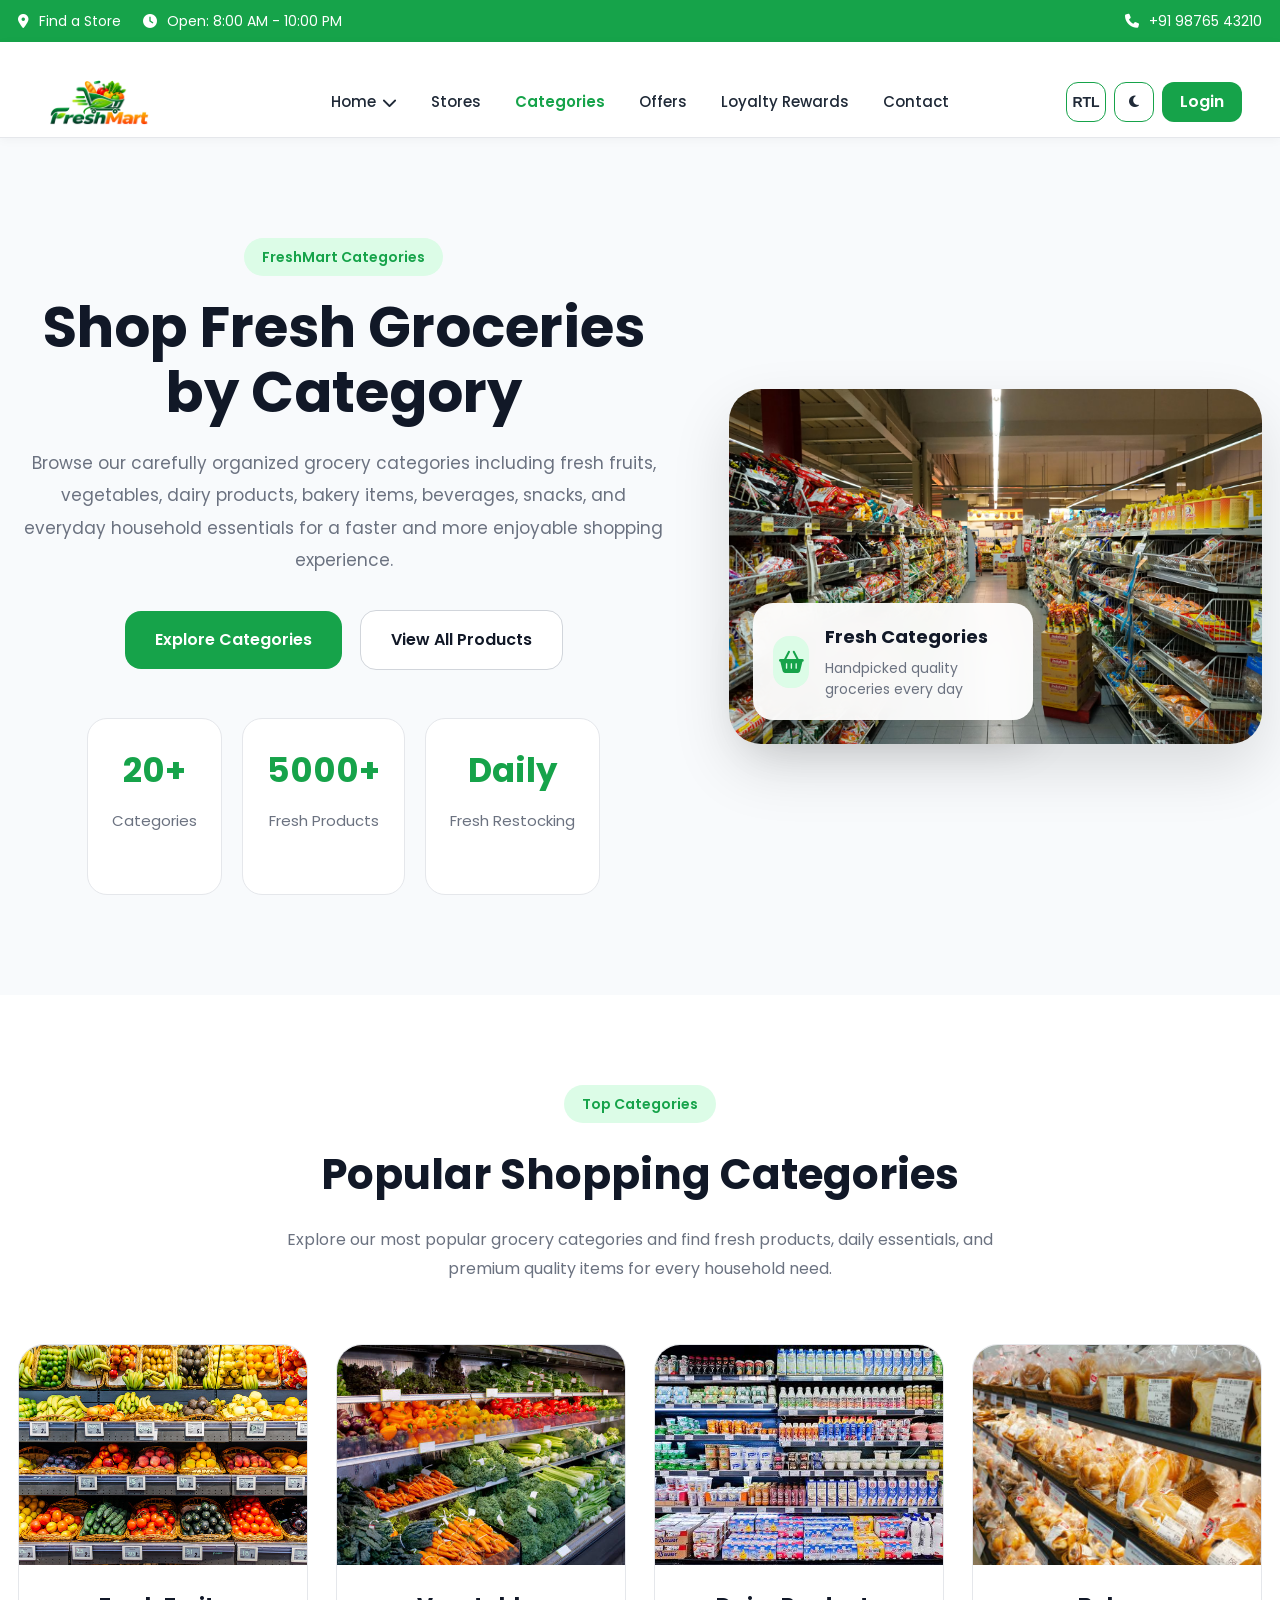
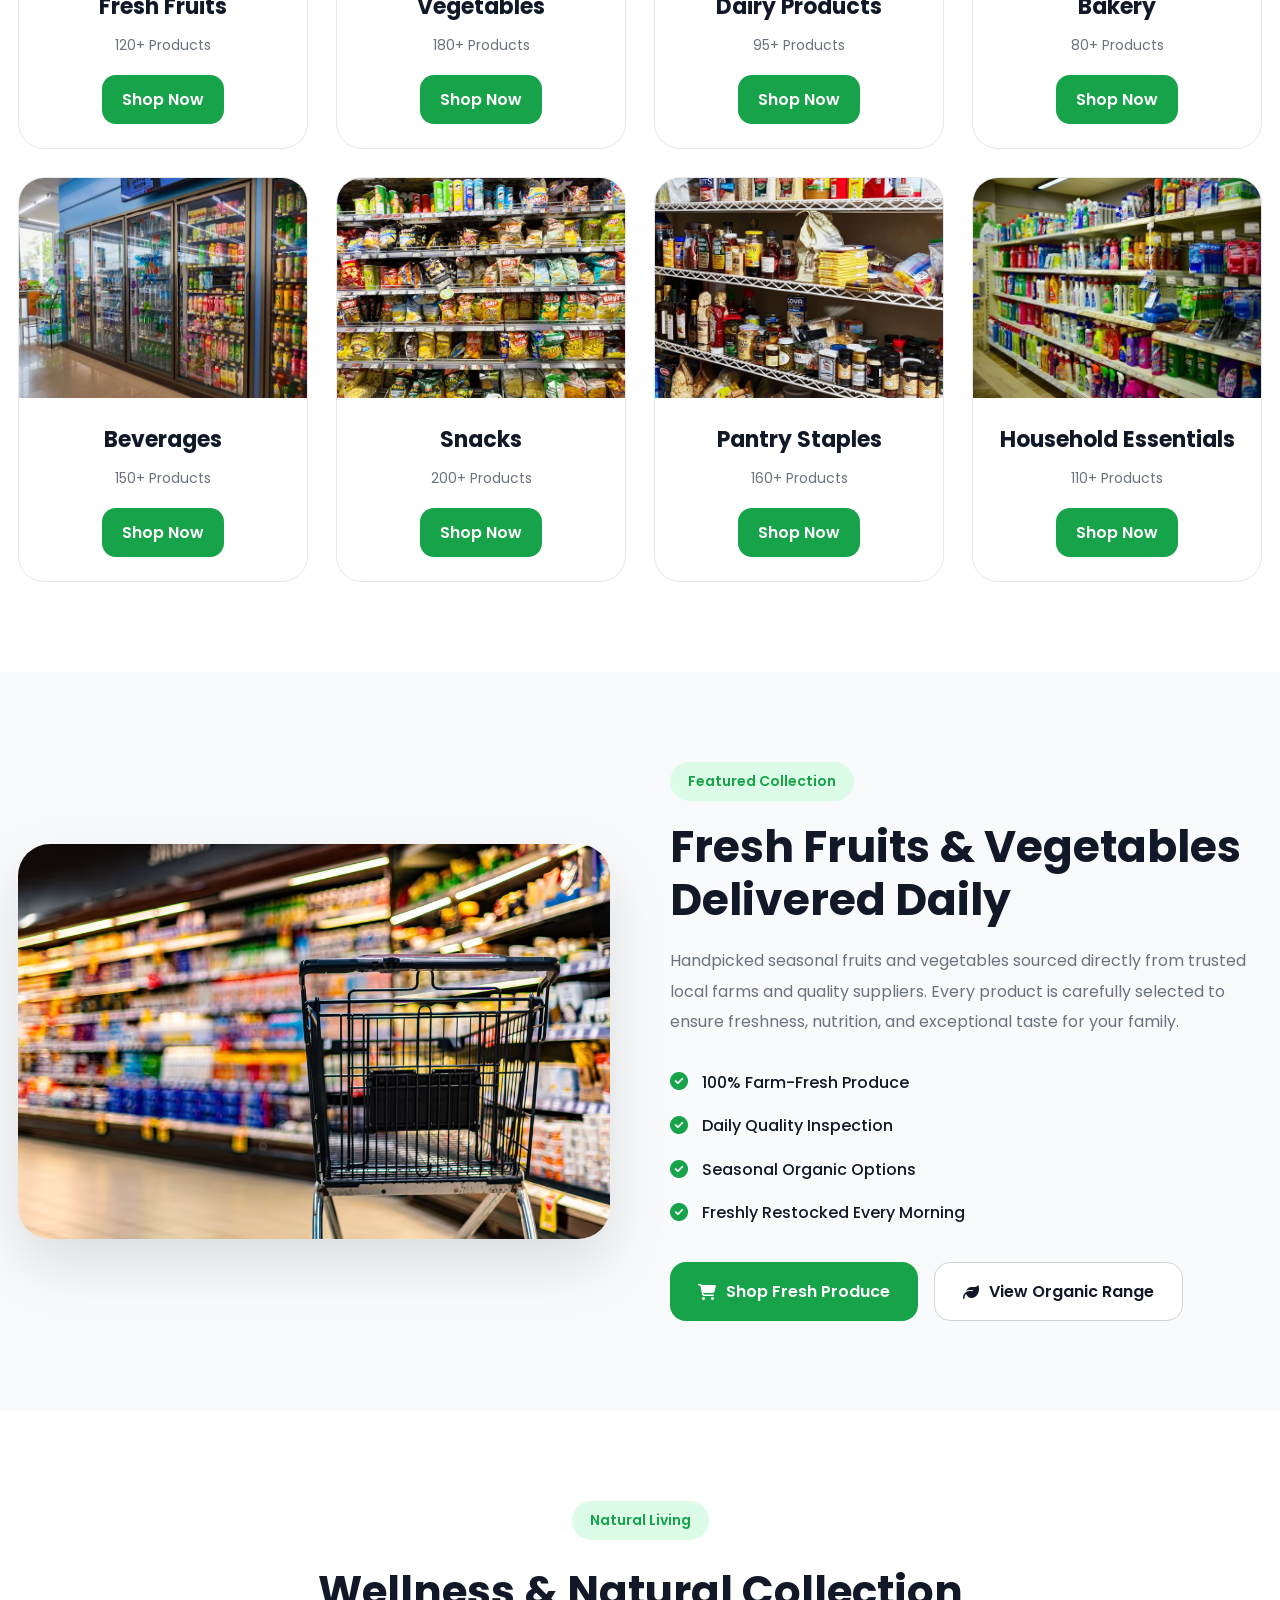
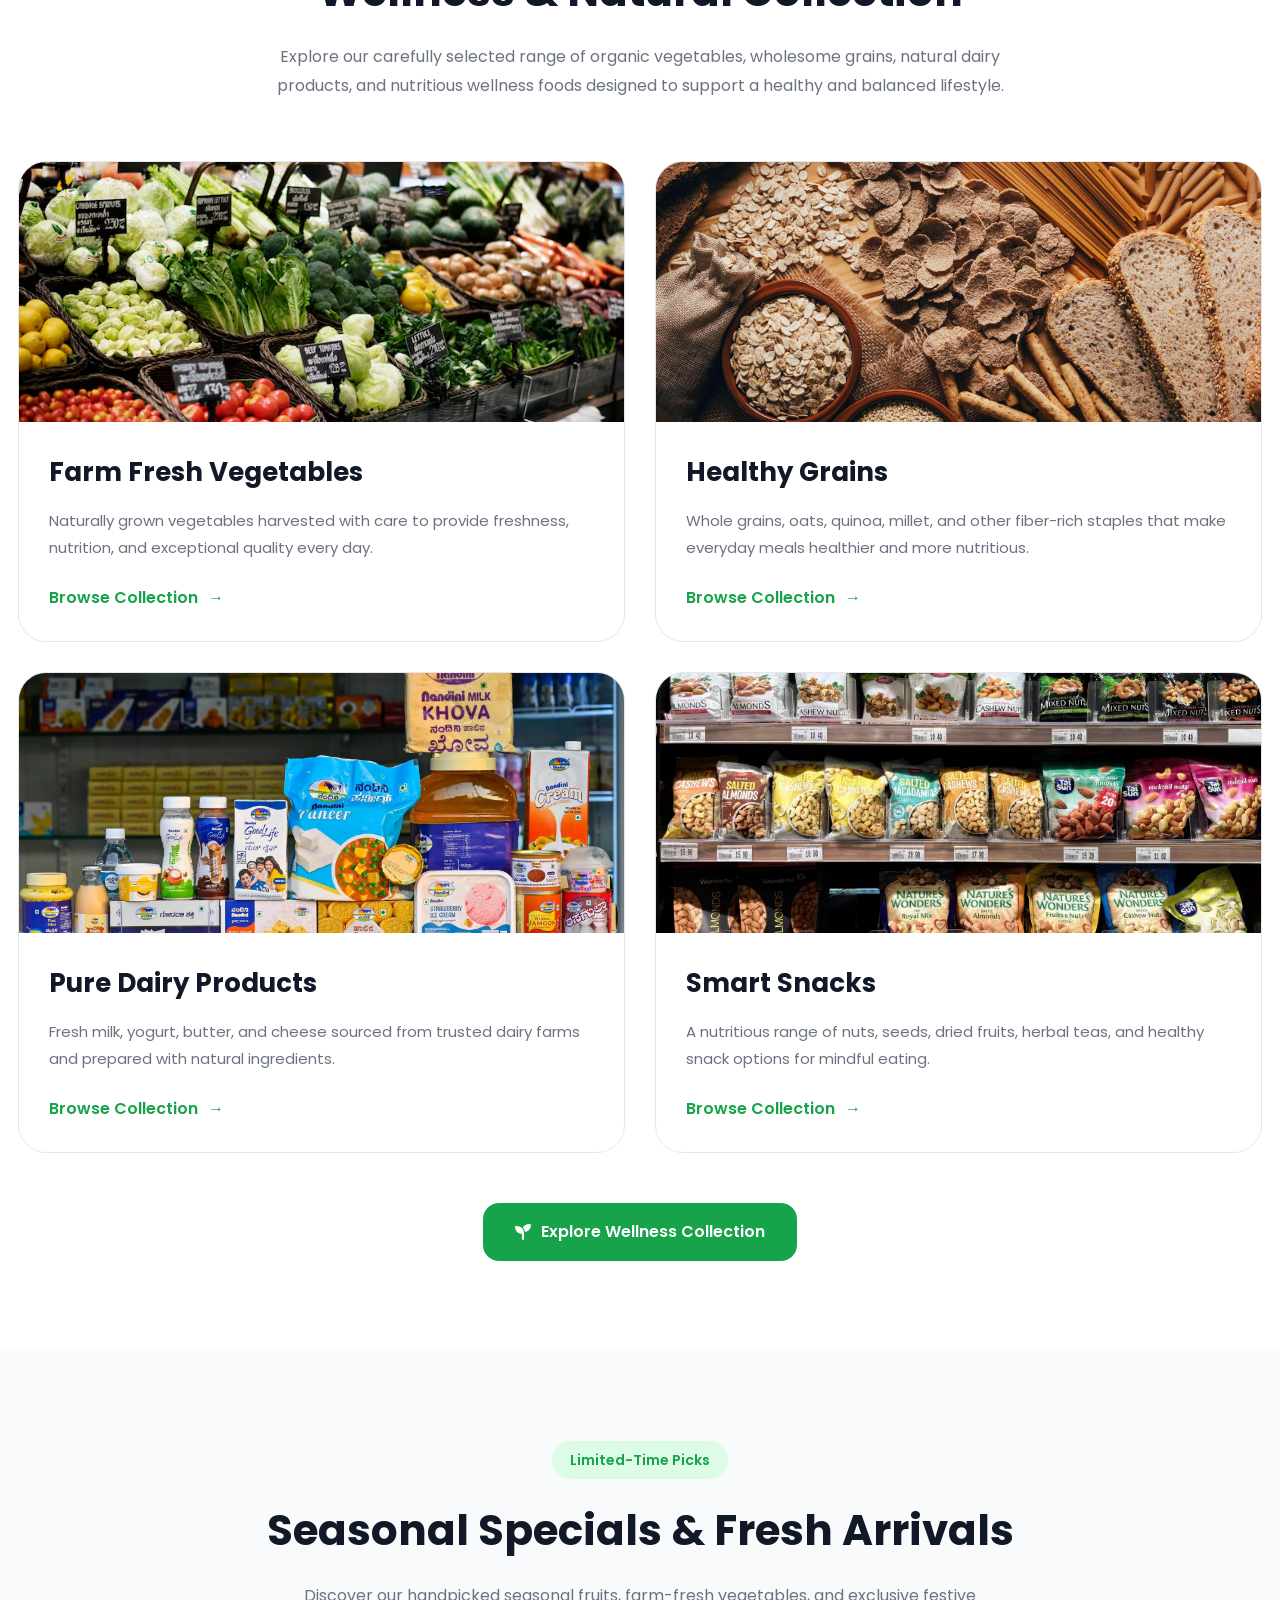
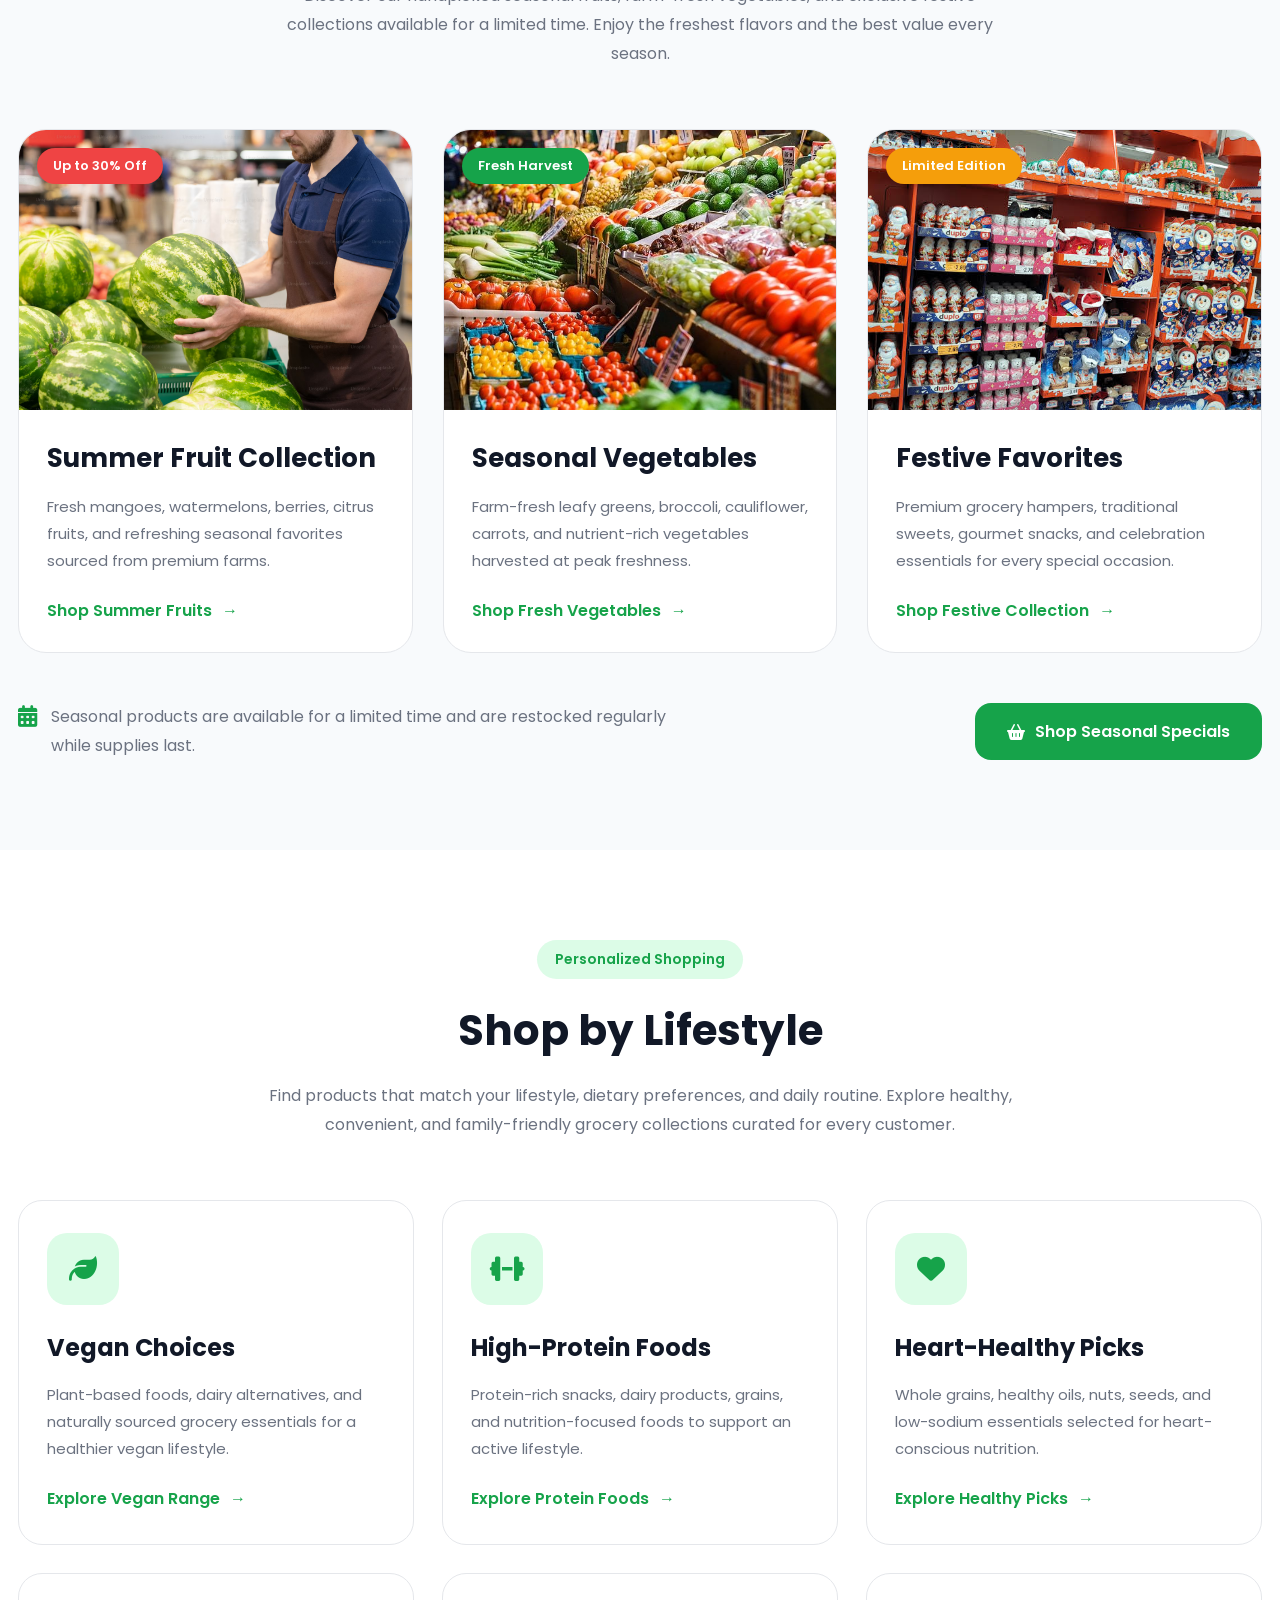
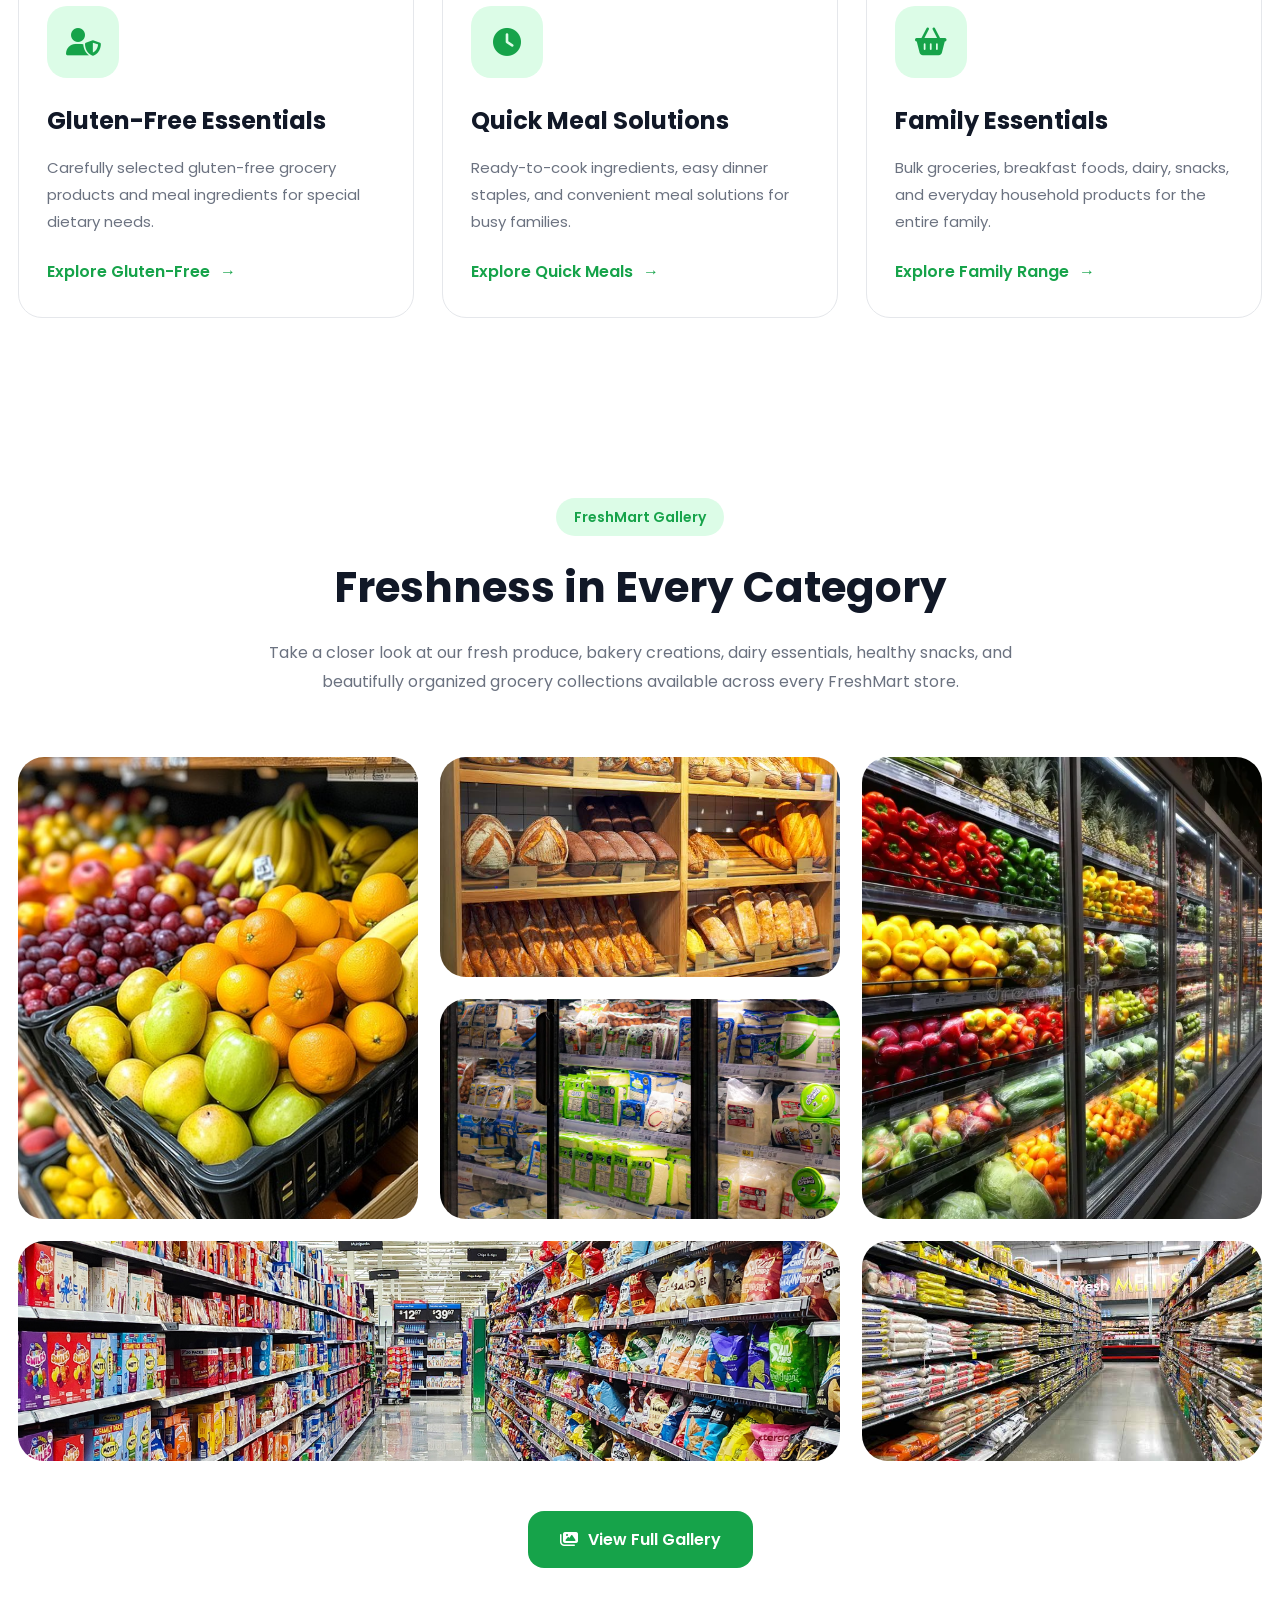
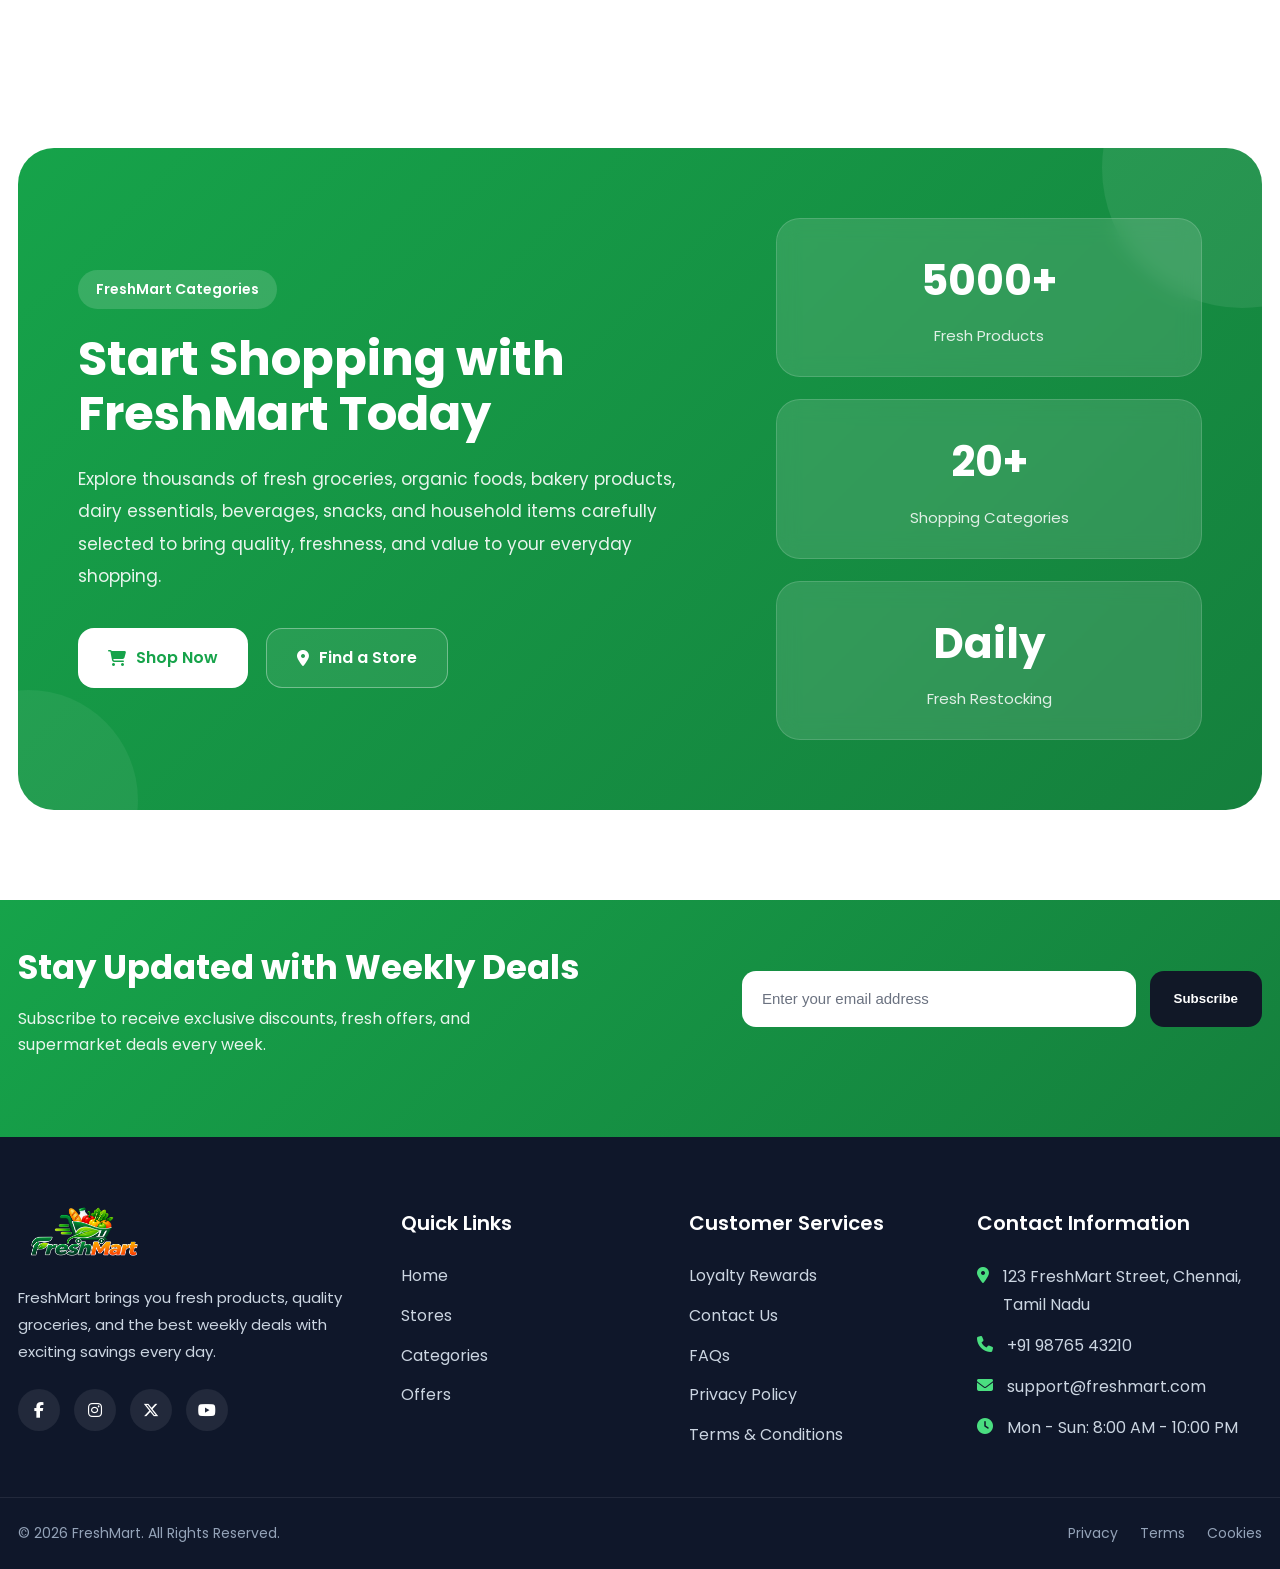
==== commit 0f8d8d62: "Add files via upload" ====
--- a/categories.html
+++ b/categories.html
@@ -177,7 +177,7 @@
 
           <div class="catalog-stat-box">
             <h3>20+</h3>
-            <p>Product Categories</p>
+            <p>Categories</p>
           </div>
 
           <div class="catalog-stat-box">
--- a/css/style.css
+++ b/css/style.css
@@ -14527,4 +14527,445 @@
         right: auto;
         left: 18px;
     }
+}
+
+
+
+/* Home Hero CTA - Equal Button Size */
+.hero-buttons {
+    display: flex;
+    align-items: center;
+    gap: 18px;
+}
+
+.hero-buttons a {
+    width: 180px;
+    height: 70px;
+    display: flex;
+    align-items: center;
+    justify-content: center;
+    box-sizing: border-box;
+    padding: 0;
+    border-radius: 18px;
+    font-size: 18px;
+    font-weight: 600;
+    text-align: center;
+}
+/* =========================================
+   HOME 1 HERO - FULL CONTENT CENTER
+========================================= */
+
+.hero-slider .slide .container {
+    width: 100%;
+    display: flex;
+    justify-content: center;
+}
+
+.hero-slider .hero-content {
+    width: 100%;
+    max-width: 850px;
+    margin: 0 auto;
+    text-align: center;
+    display: flex;
+    flex-direction: column;
+    align-items: center;
+}
+
+/* Badge */
+.hero-slider .offer-badge {
+    margin-left: auto;
+    margin-right: auto;
+}
+
+/* Heading */
+.hero-slider .hero-content h1 {
+    width: 100%;
+    text-align: center;
+    margin-left: auto;
+    margin-right: auto;
+}
+
+/* Paragraph */
+.hero-slider .hero-content p {
+    width: 100%;
+    max-width: 750px;
+    text-align: center;
+    margin-left: auto;
+    margin-right: auto;
+}
+
+/* Buttons */
+.hero-slider .hero-buttons {
+    width: 100%;
+    display: flex;
+    justify-content: center;
+    align-items: center;
+}
+
+/* Features */
+.hero-slider .hero-features {
+    width: 100%;
+    display: flex;
+    justify-content: center;
+    align-items: center;
+}
+/* =========================================================
+   RTL FOOTER SOCIAL ICONS
+========================================================= */
+
+html[dir="rtl"] .footer-social,
+body.rtl .footer-social {
+    direction: ltr;
+    display: flex;
+    justify-content: center;
+    align-items: center;
+    gap: 16px;
+    width: 100%;
+}
+
+html[dir="rtl"] .footer-social a,
+body.rtl .footer-social a {
+    display: flex;
+    align-items: center;
+    justify-content: center;
+    flex-shrink: 0;
+    margin: 0;
+}
+/* =========================================================
+   HOME 2 - FRESH MOMENTS GALLERY
+   Clear images + better hover
+========================================================= */
+
+.gallery-item {
+    position: relative;
+    display: block;
+    overflow: hidden;
+    border-radius: 18px;
+    background: #ffffff;
+}
+
+.gallery-item img {
+    display: block;
+    width: 100%;
+    height: 100%;
+    object-fit: cover;
+
+    /* Keep image clear */
+    opacity: 1;
+    filter: none;
+
+    transition:
+        transform 0.4s ease,
+        filter 0.4s ease;
+}
+
+/* Overlay */
+.gallery-overlay {
+    position: absolute;
+    inset: 0;
+
+    display: flex;
+    align-items: center;
+    justify-content: center;
+
+    background: rgba(0, 0, 0, 0);
+    opacity: 0;
+
+    transition:
+        opacity 0.3s ease,
+        background 0.3s ease;
+
+    pointer-events: none;
+}
+
+/* Hover */
+.gallery-item:hover img {
+    transform: scale(1.05);
+    filter: brightness(1.08) contrast(1.05);
+}
+
+.gallery-item:hover .gallery-overlay {
+    opacity: 1;
+    background: rgba(0, 0, 0, 0.18);
+}
+
+/* Instagram icon */
+.gallery-overlay i {
+    display: flex;
+    align-items: center;
+    justify-content: center;
+
+    width: 48px;
+    height: 48px;
+
+    border-radius: 50%;
+
+    font-size: 20px;
+    color: #ffffff;
+
+    background: rgba(20, 190, 85, 0.9);
+
+    transform: scale(0.7);
+    transition: transform 0.3s ease;
+}
+
+.gallery-item:hover .gallery-overlay i {
+    transform: scale(1);
+}
+
+
+
+/* =========================================================
+   HERO OVERLAY CARDS - REDUCED SIZE
+========================================================= */
+
+.offerhero-discount-card,
+.loyalhero-card,
+.contacthero-card {
+    padding: 20px 22px;
+    width: 270px;
+    max-width: 270px;
+    border-radius: 18px;
+}
+
+/* Card heading */
+.offerhero-discount-card h3,
+.loyalhero-card h3,
+.contacthero-card h3 {
+    font-size: 22px;
+    line-height: 1.2;
+    margin: 12px 0 8px;
+}
+
+/* Card paragraph */
+.offerhero-discount-card p,
+.loyalhero-card p,
+.contacthero-card p {
+    font-size: 14px;
+    line-height: 1.5;
+    margin: 0 0 12px;
+}
+
+/* Small badge */
+.offerhero-discount-badge,
+.loyalhero-card-top span,
+.contacthero-card-top span {
+    font-size: 11px;
+    padding: 7px 12px;
+}
+
+/* Card top row */
+.loyalhero-card-top,
+.contacthero-card-top {
+    font-size: 13px;
+}
+/* =========================================================
+   SMALL HERO OVERLAY CARD
+========================================================= */
+
+.offerhero-discount-card,
+.loyalhero-card,
+.contacthero-card {
+    width: 210px;
+    max-width: 210px;
+    padding: 12px 14px;
+    border-radius: 14px;
+}
+
+/* Badge */
+.offerhero-discount-badge,
+.loyalhero-card-top span,
+.contacthero-card-top span {
+    font-size: 8px;
+    padding: 4px 8px;
+    border-radius: 20px;
+}
+
+/* Heading */
+.offerhero-discount-card h3,
+.loyalhero-card h3,
+.contacthero-card h3 {
+    font-size: 16px;
+    line-height: 1.15;
+    margin: 8px 0 5px;
+}
+
+/* Description */
+.offerhero-discount-card p,
+.loyalhero-card p,
+.contacthero-card p {
+    font-size: 10px;
+    line-height: 1.35;
+    margin: 0;
+}
+/* Small button inside hero cards */
+.offerhero-discount-card a,
+.loyalhero-card a,
+.contacthero-card a {
+    display: inline-block;
+    padding: 7px 14px;
+    font-size: 11px;
+    line-height: 1.2;
+    border-radius: 8px;
+}
+/* Reduce buttons inside loyalty/contact hero cards */
+.loyalhero-card a,
+.contacthero-card a {
+    width: auto;
+    max-width: 160px;
+    display: inline-block;
+    padding: 7px 16px;
+    font-size: 11px;
+}
+
+/* =========================================================
+   OFFER - COMBO DEAL & COUPON DEAL CTA
+   MIDDLE CARD = PRIMARY
+   OTHER CARDS = SECONDARY
+========================================================= */
+
+/* ---------- COMBO DEAL ---------- */
+
+.combodeal-grid .combodeal-card .combodeal-btn {
+    background: transparent !important;
+    color: #20c968 !important;
+    border: 1px solid #20c968 !important;
+}
+
+.combodeal-grid .combodeal-card:nth-child(2) .combodeal-btn {
+    background: #20c968 !important;
+    color: #ffffff !important;
+    border: 1px solid #20c968 !important;
+}
+
+
+/* ---------- COUPON DEAL ---------- */
+
+.coupondeal-grid .coupondeal-card .coupondeal-btn {
+    background: transparent !important;
+    color: #20c968 !important;
+    border: 1px solid #20c968 !important;
+}
+
+.coupondeal-grid .coupondeal-card:nth-child(2) .coupondeal-btn {
+    background: #20c968 !important;
+    color: #ffffff !important;
+    border: 1px solid #20c968 !important;
+}
+
+
+/* ---------- SAME HOVER STYLE ---------- */
+
+.combodeal-grid .combodeal-card .combodeal-btn:hover,
+.coupondeal-grid .coupondeal-card .coupondeal-btn:hover {
+    background: #20c968 !important;
+    color: #ffffff !important;
+    border-color: #20c968 !important;
+}
+
+
+
+/* =========================================
+   CATEGORIES HERO - CENTER ALIGNMENT
+========================================= */
+
+.catalog-content {
+    display: flex;
+    flex-direction: column;
+    align-items: center;
+    text-align: center;
+}
+
+.catalog-content .catalog-badge {
+    margin-left: auto;
+    margin-right: auto;
+}
+
+.catalog-content h1,
+.catalog-content p {
+    text-align: center;
+    margin-left: auto;
+    margin-right: auto;
+}
+
+.catalog-actions {
+    display: flex;
+    justify-content: center;
+    align-items: center;
+    width: 100%;
+}
+
+.catalog-stats {
+    display: flex;
+    justify-content: center;
+    align-items: stretch;
+    width: 100%;
+}
+/* =========================================
+   FRESHMART CATEGORIES - DARK MODE STATS
+========================================= */
+
+body.dark-mode .ctafresh-stat-box {
+    background: #183f35;
+    color: #ffffff;
+}
+
+body.dark-mode .ctafresh-stat-box h3 {
+    color: #39d98a;
+}
+
+body.dark-mode .ctafresh-stat-box p {
+    color: #d6e4df;
+}
+
+.header-actions .icon-btn {
+    width: 44px;
+    height: 44px;
+    min-width: 44px;
+    min-height: 44px;
+    padding: 0;
+    display: inline-flex;
+    align-items: center;
+    justify-content: center;
+}.header-actions {
+    display: flex;
+    align-items: center;
+    gap: 8px;
+}
+
+.header-actions .icon-btn {
+    width: 40px !important;
+    height: 40px !important;
+    min-width: 40px !important;
+    min-height: 40px !important;
+    padding: 0 !important;
+}
+
+.header-actions .btn-login {
+    height: 40px !important;
+    min-height: 40px !important;
+    padding: 0 18px !important;
+    margin: 0 !important;
+}
+
+/* =========================================================
+   CONTACT LAST SECTION - SAME CTA SIZE
+========================================================= */
+
+.supportcategory-link {
+    width: 190px;
+    min-width: 190px;
+    height: 56px;
+    min-height: 56px;
+
+    display: inline-flex;
+    align-items: center;
+    justify-content: center;
+
+    padding: 0 20px;
+    box-sizing: border-box;
+
+    text-align: center;
+    line-height: 1.2;
+    white-space: normal;
 }
--- a/css/responsive.css
+++ b/css/responsive.css
@@ -153,8 +153,8 @@
   }
 
   .logo img{
-    width:70px;
-    height:70px
+    width:100px;
+    height:90px
   }
 
   .logo span{
@@ -185,7 +185,7 @@
   }
 
   .navbar{
-    min-height:70px;
+    min-height:60px;
   }
 
   .logo{
@@ -193,7 +193,7 @@
   }
 
   .logo img{
-    width:50px;
+    width:70px;
     height:50px;
   }
 
@@ -202,8 +202,8 @@
   }
 
   .menu-toggle{
-    width:42px;
-    height:42px;
+    width:36px;
+    height:30px;
   }
 
   .nav-menu{
